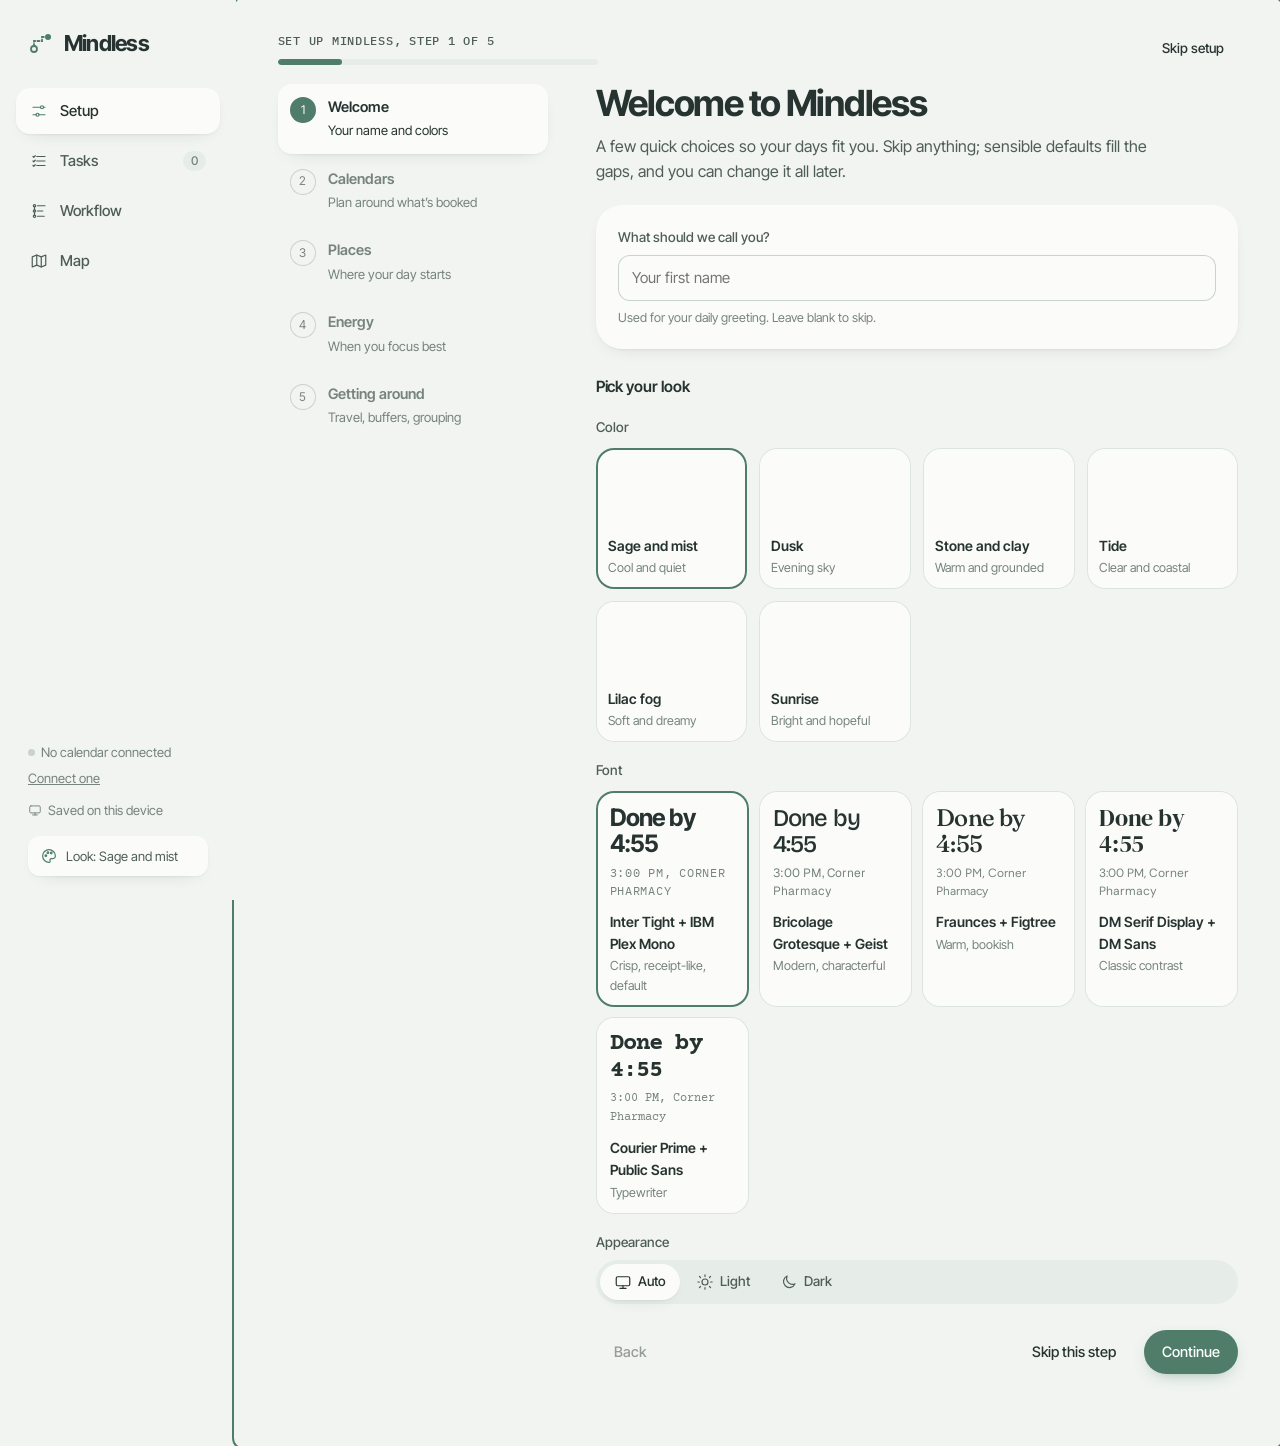
==== index.html @ 7bddb367 "Mindless: AI day planner web app Scheduling engine with order search, route map, one-tap re-plan, Go" ====
<!doctype html><html lang="en"><head><meta charset="utf-8"><meta name="viewport" content="width=device-width,initial-scale=1,viewport-fit=cover"><style>body{margin:0}[hidden]{display:none!important}</style></head><body><title>Mindless</title>
<meta name="claude:viewport-fit-sides" content="cover">
<link rel="preconnect" href="https://fonts.googleapis.com">
<link rel="preconnect" href="https://fonts.gstatic.com" crossorigin>
<link rel="stylesheet" href="https://fonts.googleapis.com/css2?family=Inter+Tight:wght@400;500;600;700&family=IBM+Plex+Mono:wght@400;500&family=Bricolage+Grotesque:opsz,wght@12..96,500;12..96,650&family=Geist:wght@400;500;600&family=Fraunces:opsz,wght@9..144,500;9..144,600&family=Figtree:wght@400;500;600&family=DM+Serif+Display&family=DM+Sans:opsz,wght@9..40,400;9..40,500;9..40,600&family=Courier+Prime:wght@400;700&family=Public+Sans:wght@400;500;600&display=swap">
<style>
/* Layout: an app shell. Desktop = left rail + content; phone = content + bottom tab bar.
   Softer pass: rounder shapes, tinted shadows instead of borders, one accent per theme.
   Theme colors are injected at runtime (six palettes x light/dark); these are the Sage defaults. */
:root{
  --bg:#F1F4F1; --surface:#FBFCFA; --sunk:#E6ECE7; --ink:#263330; --ink-2:#4F5D58; --ink-3:#76837E;
  --line:#DDE4DF; --line-2:#C9D3CC;
  --accent:#4F7D69; --accent-ink:#FFFFFF; --accent-soft:#E0EBE4; --accent-line:#A9C7B9; --accent-text:#3B6452;
  --map-bg:#E6ECE7; --map-street:#FBFCFA; --map-major:#FBFCFA;
  --warn:#9A5A1B; --warn-soft:color-mix(in srgb, #E9A35A 22%, var(--surface)); --bad:#A93A2F;
  --water:color-mix(in srgb, #6FA3BF 30%, var(--bg)); --park:color-mix(in srgb, #7DB38A 26%, var(--bg)); --map-label:var(--ink-3);
  --shadow:0 1px 2px color-mix(in srgb, var(--ink) 6%, transparent), 0 10px 30px -18px color-mix(in srgb, var(--ink) 35%, transparent);
  --shadow-soft:0 1px 2px color-mix(in srgb, var(--ink) 5%, transparent), 0 6px 20px -14px color-mix(in srgb, var(--ink) 30%, transparent);
  --display:'Inter Tight', ui-sans-serif, system-ui, -apple-system, 'Segoe UI', sans-serif;
  --body:'Inter Tight', ui-sans-serif, system-ui, -apple-system, 'Segoe UI', Roboto, sans-serif;
  --label:'IBM Plex Mono', ui-monospace, Menlo, monospace;
  --display-w:700; --display-ls:-.035em; --label-case:uppercase; --label-ls:.06em; --label-size:.88;
  --r-s:12px; --r-m:18px; --r-l:26px;
  --rail:236px; --tabbar:66px;
  --ease:cubic-bezier(.16,1,.3,1);
}
@media (prefers-color-scheme: dark){ :root:not([data-theme="light"]){
  --bg:#131816; --surface:#1A211F; --sunk:#212926; --ink:#E4EBE7; --ink-2:#AAB7B1; --ink-3:#7F8C86;
  --line:#2A3330; --line-2:#37423E;
  --accent:#8DBBA6; --accent-ink:#102019; --accent-soft:#1E3029; --accent-line:#38594B; --accent-text:#A9D1BF;
  --map-bg:#1A211F; --map-street:#2A3330; --map-major:#37423E; --warn:#E6AC6E; --bad:#EE8B7F;
  color-scheme:dark;
}}
:root[data-theme="dark"]{
  --bg:#131816; --surface:#1A211F; --sunk:#212926; --ink:#E4EBE7; --ink-2:#AAB7B1; --ink-3:#7F8C86;
  --line:#2A3330; --line-2:#37423E;
  --accent:#8DBBA6; --accent-ink:#102019; --accent-soft:#1E3029; --accent-line:#38594B; --accent-text:#A9D1BF;
  --map-bg:#1A211F; --map-street:#2A3330; --map-major:#37423E; --warn:#E6AC6E; --bad:#EE8B7F;
  color-scheme:dark;
}
:root[data-appearance="dark"]{--warn:#E6AC6E; --bad:#EE8B7F}
*{box-sizing:border-box}
html,body{height:100%}
body{background:var(--bg);color:var(--ink);font-family:var(--body);font-size:15px;line-height:1.55;-webkit-font-smoothing:antialiased;transition:background .4s var(--ease), color .4s var(--ease)}
button,input,select,textarea{font:inherit;color:inherit}
button{cursor:pointer}
a{color:inherit}
:focus-visible{outline:2px solid var(--accent);outline-offset:2px;border-radius:8px}
.tnum{font-variant-numeric:tabular-nums}
.sr{position:absolute;width:1px;height:1px;overflow:hidden;clip:rect(0 0 0 0);white-space:nowrap}
svg.i{width:18px;height:18px;flex:none;stroke:currentColor;fill:none;stroke-width:1.6;stroke-linecap:round;stroke-linejoin:round}

/* ---------- shell ---------- */
.app{display:grid;grid-template-columns:var(--rail) minmax(0,1fr);min-height:100%}
.rail{position:sticky;top:0;height:100dvh;display:flex;flex-direction:column;gap:4px;padding:24px 16px;background:var(--bg)}
.brand{display:flex;align-items:center;gap:10px;padding:2px 12px 24px;font-family:var(--display);font-weight:var(--display-w);font-size:22px;letter-spacing:var(--display-ls);color:var(--ink)}
.brand-mark{width:26px;height:26px;color:var(--accent)}
.nav-link{display:flex;align-items:center;gap:12px;padding:10px 14px;border-radius:14px;text-decoration:none;color:var(--ink-2);font-weight:500;min-height:46px;transition:background .2s, color .2s}
.nav-link:hover{background:var(--sunk);color:var(--ink)}
.nav-link[aria-current="page"]{background:var(--surface);color:var(--ink);box-shadow:var(--shadow-soft)}
.nav-link[aria-current="page"] svg.i{color:var(--accent)}
.nav-link .count{margin-left:auto;font-size:12px;color:var(--ink-3);background:var(--sunk);padding:1px 8px;border-radius:999px}
.rail-foot{margin-top:auto;padding:14px 12px 0;font-size:13px;color:var(--ink-3);display:flex;flex-direction:column;gap:6px}
.sync-dot{display:inline-block;width:7px;height:7px;border-radius:50%;background:var(--accent);margin-right:6px;vertical-align:1px}
.sync-dot.off{background:var(--line-2)}
.theme-mini{display:flex;align-items:center;gap:8px;margin-top:10px;border:0;background:var(--surface);box-shadow:var(--shadow-soft);border-radius:12px;padding:9px 12px;font-size:13px;color:var(--ink-2);text-align:left;min-height:40px}
.theme-mini:hover{color:var(--ink)}
.theme-mini svg.i{color:var(--accent)}

main{min-width:0;padding-block:30px 72px;padding-left:max(16px, env(safe-area-inset-left, 0px));padding-right:max(16px, env(safe-area-inset-right, 0px))}
.wrap{max-width:1140px;margin:0 auto;padding:0 clamp(0px, 2vw, 28px)}
.desk-only{}

@media (max-width: 820px){
  .app{grid-template-columns:minmax(0,1fr)}
  .rail{position:fixed;top:auto;bottom:0;left:0;right:0;height:auto;z-index:20;flex-direction:row;justify-content:space-around;gap:0;padding:6px max(8px, env(safe-area-inset-right, 0px)) calc(6px + env(safe-area-inset-bottom, 0px)) max(8px, env(safe-area-inset-left, 0px));background:var(--surface);box-shadow:0 -8px 24px -18px color-mix(in srgb, var(--ink) 40%, transparent)}
  .brand,.rail-foot{display:none}
  .nav-link{flex-direction:column;gap:3px;padding:6px 4px;font-size:11.5px;flex:1;justify-content:center;min-height:52px;border-radius:12px}
  .nav-link[aria-current="page"]{box-shadow:none;background:var(--accent-soft);color:var(--accent-text)}
  .nav-link .count{display:none}
  main{padding-block:14px calc(var(--tabbar) + 40px + env(safe-area-inset-bottom, 0px))}
  .mobile-top{display:flex!important}
  .desk-only{display:none!important}
}
.mobile-top{display:none;align-items:center;justify-content:space-between;margin-bottom:16px;gap:8px}
.mobile-top .brand{display:flex;padding:0;font-size:20px}

/* ---------- type ---------- */
.eyebrow{font-size:calc(14px * var(--label-size));color:var(--ink-2);font-weight:500}
.eyebrow,.nn-k,.fact .k,.tl .time,.ml-area,.inbox li.inbox-h,.nn-clock > span,.fc-lbl{font-family:var(--label);text-transform:var(--label-case);letter-spacing:var(--label-ls)}
h1,h2,h3{margin:0;text-wrap:balance}
.h-display{font-family:var(--display);font-weight:var(--display-w);letter-spacing:var(--display-ls);line-height:1.02;font-size:clamp(36px, 5.4vw, 62px)}
.h-display .soft{color:var(--ink-3)}
.h-page{font-family:var(--display);font-weight:var(--display-w);letter-spacing:var(--display-ls);font-size:clamp(27px, 3.4vw, 36px);line-height:1.1}
.h-sec{font-size:15.5px;font-weight:600;letter-spacing:-.005em}
.lede{color:var(--ink-2);max-width:62ch;margin:10px 0 0;font-size:16px;line-height:1.6}
.muted{color:var(--ink-3)}
.small{font-size:13px}

/* ---------- controls ---------- */
.btn{display:inline-flex;align-items:center;justify-content:center;gap:8px;min-height:44px;padding:0 18px;border-radius:999px;border:0;background:var(--surface);box-shadow:inset 0 0 0 1px var(--line-2);font-weight:500;font-size:14.5px;transition:transform .2s var(--ease), background .2s, box-shadow .2s;white-space:nowrap;text-decoration:none}
.btn:hover{box-shadow:inset 0 0 0 1px var(--ink-3)}
.btn:active{transform:scale(.97)}
.btn.primary,.btn.accent{background:var(--accent);color:var(--accent-ink);box-shadow:0 6px 18px -10px color-mix(in srgb, var(--accent) 80%, transparent)}
.btn.primary:hover,.btn.accent:hover{background:color-mix(in srgb, var(--accent) 88%, var(--ink))}
.btn.ghost{box-shadow:none;background:transparent}
.btn.ghost:hover{background:var(--sunk)}
.btn.sm{min-height:36px;padding:0 14px;font-size:13.5px}
.btn[disabled]{opacity:.45;cursor:not-allowed}
.icon-btn{display:inline-grid;place-items:center;width:38px;height:38px;border-radius:12px;border:0;background:transparent;color:var(--ink-3);flex:none}
.icon-btn:hover{background:var(--sunk);color:var(--ink)}
.icon-btn[aria-pressed="true"]{color:var(--accent-text);background:var(--accent-soft)}
.row{display:flex;flex-wrap:wrap;gap:10px;align-items:center}

.field{display:flex;flex-direction:column;gap:7px;min-width:0}
.field label,.field .lbl{font-size:13.5px;font-weight:500;color:var(--ink-2)}
.field .help{font-size:12.5px;color:var(--ink-3)}
.field .err{font-size:12.5px;color:var(--bad)}
.input,select.input,textarea.input{width:100%;min-height:46px;padding:11px 14px;border-radius:var(--r-s);border:0;box-shadow:inset 0 0 0 1px var(--line-2);background:var(--surface)}
textarea.input{resize:vertical;line-height:1.6;min-height:150px}
.input:focus{outline:2px solid var(--accent);outline-offset:0;box-shadow:none}
.input[aria-invalid="true"]{box-shadow:inset 0 0 0 1.5px var(--bad)}
.seg{display:inline-flex;padding:4px;border-radius:999px;background:var(--sunk);gap:2px;flex-wrap:wrap}
.seg button{border:0;background:transparent;padding:7px 14px;border-radius:999px;font-size:13.5px;font-weight:500;color:var(--ink-2);min-height:36px;display:inline-flex;align-items:center;gap:6px;transition:background .2s, color .2s}
.seg button[aria-pressed="true"],.seg button[aria-selected="true"],.seg button[aria-checked="true"]{background:var(--surface);color:var(--ink);box-shadow:var(--shadow-soft)}

.chip{display:inline-flex;align-items:center;gap:5px;padding:3px 10px;border-radius:999px;background:var(--sunk);color:var(--ink-2);font-size:12.5px;line-height:1.45;white-space:nowrap}
.chip.acc{background:var(--accent-soft);color:var(--accent-text)}
.chip.warn{background:var(--warn-soft);color:var(--warn)}
.chip button{border:0;background:transparent;padding:0;margin-left:2px;color:inherit;display:inline-grid;place-items:center;width:18px;height:18px;border-radius:50%}
.chip button:hover{background:color-mix(in srgb, currentColor 16%, transparent)}
.chip svg.i{width:13px;height:13px}

.panel{background:var(--surface);border-radius:var(--r-l);padding:22px;box-shadow:var(--shadow-soft)}
.panel + .panel{margin-top:14px}

/* ---------- theme picker ---------- */
.pick-h{font-size:13.5px;font-weight:500;color:var(--ink-2);margin:18px 0 10px}
.font-grid{display:grid;grid-template-columns:repeat(auto-fill, minmax(150px, 1fr));gap:10px}
@media (max-width: 420px){ .font-grid,.theme-grid{grid-template-columns:repeat(2, minmax(0,1fr))} .fc-aa{font-size:20px} .font-card{padding:12px 12px 10px} }
.font-card{display:flex;flex-direction:column;gap:2px;text-align:left;padding:14px 14px 12px;border-radius:var(--r-m);border:0;background:var(--surface);box-shadow:inset 0 0 0 1px var(--line);transition:transform .25s var(--ease), box-shadow .2s}
.font-card:hover{transform:translateY(-2px)}
.font-card[aria-checked="true"]{box-shadow:inset 0 0 0 2px var(--accent)}
.fc-aa{font-size:24px;line-height:1.1;color:var(--ink);margin-bottom:4px}
.fc-lbl{font-size:12px;color:var(--ink-3);margin-bottom:8px}
.font-card .tc-name,.font-card .tc-sub{padding:0}
.theme-grid{display:grid;grid-template-columns:repeat(auto-fill, minmax(148px, 1fr));gap:12px}
.theme-card{display:flex;flex-direction:column;gap:1px;text-align:left;padding:8px 8px 12px;border-radius:var(--r-m);border:0;background:var(--surface);box-shadow:inset 0 0 0 1px var(--line);transition:transform .25s var(--ease), box-shadow .2s}
.theme-card:hover{transform:translateY(-2px)}
.theme-card[aria-checked="true"]{box-shadow:inset 0 0 0 2px var(--accent)}
.tc-prev{display:block;position:relative;height:70px;border-radius:12px;background:var(--tb);margin-bottom:8px;overflow:hidden}
.tc-bar{position:absolute;left:10px;right:38px;top:12px;height:24px;border-radius:8px;background:var(--ts);display:flex;align-items:center;padding-left:7px}
.tc-chip{width:24px;height:8px;border-radius:999px;background:var(--tsoft)}
.tc-line{position:absolute;left:10px;top:45px;width:52%;height:6px;border-radius:3px;background:var(--ti);opacity:.8}
.tc-line.short{top:55px;width:32%;opacity:.35}
.tc-dot{position:absolute;right:10px;top:12px;width:22px;height:22px;border-radius:50%;background:var(--ta)}
.tc-name{font-weight:600;font-size:14px;padding:0 4px}
.tc-sub{font-size:12.5px;color:var(--ink-3);padding:0 4px}

/* ---------- setup ---------- */
.setup-top{display:flex;justify-content:space-between;align-items:center;gap:12px;max-width:1040px}
.progress{width:min(320px, 60vw);height:6px;border-radius:999px;background:var(--sunk);margin-top:8px;overflow:hidden}
.progress span{display:block;height:100%;background:var(--accent);border-radius:inherit;transition:width .5s var(--ease)}
.setup{display:grid;grid-template-columns:minmax(0,270px) minmax(0,1fr);gap:48px;align-items:start;max-width:1040px}
.setup-body{animation:rise .5s var(--ease) both}
.steps-nav{display:flex;flex-direction:column;gap:2px;position:sticky;top:28px}
.steps-nav button{display:flex;gap:12px;align-items:flex-start;text-align:left;border:0;background:transparent;padding:12px;border-radius:14px;color:var(--ink-3)}
.steps-nav button:hover{background:var(--sunk)}
.steps-nav .n{width:26px;height:26px;border-radius:50%;box-shadow:inset 0 0 0 1px var(--line-2);display:grid;place-items:center;font-size:12px;flex:none;margin-top:1px}
.steps-nav .n svg.i{width:14px;height:14px}
.steps-nav button[aria-current="step"]{color:var(--ink);background:var(--surface);box-shadow:var(--shadow-soft)}
.steps-nav button[aria-current="step"] .n{background:var(--accent);box-shadow:none;color:var(--accent-ink)}
.steps-nav button.done .n{background:var(--accent-soft);box-shadow:none;color:var(--accent-text)}
.steps-nav b{display:block;font-weight:600;font-size:14.5px}
.steps-nav span.s{font-size:13px}
.choice-grid{display:grid;grid-template-columns:repeat(auto-fit, minmax(180px, 1fr));gap:12px}
.choice{display:flex;flex-direction:column;gap:6px;text-align:left;padding:16px 18px;border-radius:var(--r-m);border:0;background:var(--surface);box-shadow:inset 0 0 0 1px var(--line);min-height:44px;transition:box-shadow .2s, transform .25s var(--ease)}
.choice:hover{transform:translateY(-1px)}
.choice[aria-pressed="true"],.choice[aria-checked="true"]{box-shadow:inset 0 0 0 2px var(--accent);background:color-mix(in srgb, var(--accent-soft) 45%, var(--surface))}
.choice svg.i{color:var(--accent)}
.choice b{font-weight:600}
.choice .muted{font-size:13px}
.cal-row{display:flex;align-items:center;gap:14px;padding:14px 0;border-top:1px solid var(--line)}
.cal-row:first-child{border-top:0;padding-top:0}
.cal-row:last-child{padding-bottom:0}
.cal-logo{width:40px;height:40px;border-radius:13px;display:grid;place-items:center;background:var(--sunk);font-weight:600;font-size:13px;flex:none}
.cal-row .grow{flex:1;min-width:0}
.form-grid{display:grid;grid-template-columns:repeat(2, minmax(0,1fr));gap:18px}
.form-grid .span{grid-column:1 / -1}
.curve{width:100%;height:46px;margin-top:4px}
.curve path{fill:none;stroke:var(--ink-3);stroke-width:1.8;stroke-linecap:round}
.choice[aria-pressed="true"] .curve path{stroke:var(--accent)}
.range-row{display:flex;align-items:center;gap:14px}
.range-row input{flex:1;accent-color:var(--accent)}
.switch{position:relative;width:46px;height:28px;border-radius:999px;border:0;background:var(--line-2);flex:none;transition:background .25s}
.switch::after{content:"";position:absolute;top:3px;left:3px;width:22px;height:22px;border-radius:50%;background:var(--surface);transition:transform .3s var(--ease);box-shadow:0 1px 3px rgba(0,0,0,.2)}
.switch[aria-checked="true"]{background:var(--accent)}
.switch[aria-checked="true"]::after{transform:translateX(18px)}
.setup-foot{display:flex;justify-content:space-between;gap:12px;margin-top:26px;flex-wrap:wrap}

@media (max-width: 820px){
  .setup{grid-template-columns:minmax(0,1fr);gap:16px}
  .steps-nav{position:static;flex-direction:row;overflow-x:auto;gap:4px;padding-bottom:4px}
  .steps-nav button{flex:none;padding:8px 12px}
  .steps-nav span.s{display:none}
  .form-grid{grid-template-columns:minmax(0,1fr)}
  .setup-foot{position:sticky;bottom:calc(var(--tabbar) + 10px + env(safe-area-inset-bottom, 0px));background:color-mix(in srgb, var(--bg) 92%, transparent);padding:10px 0;margin-top:20px}
}

/* ---------- add tasks ---------- */
.add-grid{display:grid;grid-template-columns:minmax(0,1.15fr) minmax(0,1fr);gap:28px;align-items:start;margin-top:26px}
.tabs{display:inline-flex;gap:2px;padding:4px;border-radius:999px;background:var(--sunk);margin-bottom:20px;max-width:100%;overflow-x:auto}
.tabs button{border:0;background:transparent;padding:8px 14px;display:inline-flex;align-items:center;gap:7px;color:var(--ink-2);font-weight:500;border-radius:999px;white-space:nowrap;min-height:40px;transition:background .2s, color .2s}
.tabs button[aria-selected="true"]{background:var(--surface);color:var(--ink);box-shadow:var(--shadow-soft)}
.tabs button[aria-selected="true"] svg.i{color:var(--accent)}
#addPane{animation:rise .35s var(--ease) both}
.parsed{display:flex;flex-direction:column;gap:8px;margin-top:16px}
.parsed-row{display:flex;flex-direction:column;gap:7px;padding:12px 14px;border-radius:var(--r-m);background:var(--bg)}
.parsed-row .t{font-weight:500}
.parsed-row .chips{display:flex;flex-wrap:wrap;gap:6px}
.mic{width:116px;height:116px;border-radius:50%;border:0;background:var(--accent-soft);color:var(--accent-text);display:grid;place-items:center;margin:8px auto 14px;position:relative;transition:transform .25s var(--ease), background .25s}
.mic svg.i{width:34px;height:34px}
.mic:active{transform:scale(.96)}
.mic.rec{background:var(--accent);color:var(--accent-ink)}
.mic.rec::before,.mic.rec::after{content:"";position:absolute;inset:-10px;border-radius:50%;border:2px solid var(--accent);opacity:.5;animation:ring 1.8s var(--ease) infinite}
.mic.rec::after{animation-delay:.9s}
@keyframes ring{from{transform:scale(.92);opacity:.6}to{transform:scale(1.3);opacity:0}}
.transcript{min-height:88px;padding:16px 18px;border-radius:var(--r-m);background:var(--bg);color:var(--ink-2);font-size:15.5px}
.caret{display:inline-block;width:2px;height:1.05em;background:var(--accent);vertical-align:-2px;margin-left:2px;animation:blink 1s steps(1) infinite}
@keyframes blink{50%{opacity:0}}
.import-src{padding:14px 0;border-top:1px solid var(--line)}
.import-src:first-child{border-top:0;padding-top:0}
.import-item{display:flex;align-items:center;gap:12px;padding:8px 0}
.import-item input{width:18px;height:18px;accent-color:var(--accent);flex:none}
.import-item .grow{flex:1;min-width:0}
.list-head{display:flex;align-items:baseline;justify-content:space-between;gap:10px;margin-bottom:10px}
.inbox{list-style:none;margin:0;padding:0}
.inbox li{display:flex;gap:12px;align-items:flex-start;padding:12px 0;border-top:1px solid var(--line)}
.inbox li.inbox-h{border:0;padding:16px 0 2px;font-size:12.5px;font-weight:600;color:var(--ink-3)}
.inbox li.inbox-h:first-child{padding-top:8px}
.inbox li.inbox-h + li{border-top:0}
.inbox .grow{flex:1;min-width:0}
.inbox .t{font-weight:500}
.inbox .meta{display:flex;flex-wrap:wrap;gap:6px;margin-top:6px}
.kind{width:9px;height:9px;border-radius:50%;background:var(--accent);margin-top:8px;flex:none;opacity:.7}
.kind.fixed{background:transparent;box-shadow:inset 0 0 0 2px var(--ink-3);border-radius:3px}
.build-bar{margin-top:16px;display:flex;justify-content:flex-end}
@media (max-width: 960px){ .add-grid{grid-template-columns:minmax(0,1fr)} }
@media (max-width: 820px){ .build-bar{position:sticky;z-index:5;bottom:calc(var(--tabbar) + 12px + env(safe-area-inset-bottom, 0px))} .build-bar .btn{width:100%} }

/* ---------- plan ---------- */
@keyframes rise{from{opacity:.001;transform:translateY(10px)}to{opacity:1;transform:none}}
.plan-grid{display:grid;grid-template-columns:minmax(0,1fr) 300px;gap:40px;align-items:start;margin-top:30px}
.plan-head{display:flex;flex-direction:column;gap:14px;max-width:840px}
.enter .plan-head > *{animation:rise .7s var(--ease) both}
.enter .plan-head > *:nth-child(2){animation-delay:.06s}
.enter .plan-head > *:nth-child(3){animation-delay:.14s}
.enter .plan-head > *:nth-child(4){animation-delay:.2s}
.enter .tl > li{animation:rise .5s var(--ease) both;animation-delay:calc(.25s + var(--i, 0) * 30ms)}
.banner{display:flex;gap:12px;align-items:center;flex-wrap:wrap;padding:12px 12px 12px 16px;border-radius:var(--r-m);background:var(--accent-soft);color:var(--ink);margin-top:22px;animation:rise .4s var(--ease) both}
.banner > svg.i{color:var(--accent-text)}
.banner .grow{flex:1;min-width:200px}

.nownext{display:grid;grid-template-columns:minmax(0,1.3fr) minmax(0,1fr);gap:0;border-radius:var(--r-l);background:var(--surface);box-shadow:var(--shadow);overflow:hidden;margin-bottom:28px}
.nn-now{padding:20px 22px;background:var(--accent-soft)}
.nn-next{padding:20px 22px}
.nn-k{display:flex;align-items:center;gap:8px;font-size:13px;font-weight:500;color:var(--accent-text)}
.nn-next .nn-k{color:var(--ink-3)}
.pulse{width:8px;height:8px;border-radius:50%;background:var(--accent);position:relative}
.pulse::after{content:"";position:absolute;inset:-4px;border-radius:50%;border:1.5px solid var(--accent);animation:ring 2.2s var(--ease) infinite}
.nn-t{font-family:var(--display);font-weight:var(--display-w);font-size:22px;letter-spacing:var(--display-ls);line-height:1.2;margin-top:6px}
.nn-t2{font-weight:600;font-size:16px;margin-top:6px;line-height:1.3}
.nn-s{color:var(--ink-2);font-size:14px;margin-top:4px}
.nn-clock{grid-column:1 / -1;display:flex;align-items:center;justify-content:flex-end;gap:10px;padding:10px 16px;border-top:1px solid var(--line);color:var(--ink-3)}
.nn-clock .input{width:auto;min-height:34px;padding:4px 10px}
.tl-head{display:flex;justify-content:space-between;align-items:baseline;gap:10px}
.meter{height:6px;border-radius:999px;background:var(--sunk);margin:10px 0 18px;overflow:hidden}
.meter span{display:block;height:100%;background:var(--accent);border-radius:inherit;transition:width .6s var(--ease)}

.tl{list-style:none;margin:0;padding:0;position:relative}
.tl > li{display:grid;grid-template-columns:78px 22px minmax(0,1fr);column-gap:12px;position:relative}
.tl > li::before{content:"";position:absolute;left:calc(78px + 12px + 10px);top:0;bottom:0;width:2px;margin-left:-.5px;background:var(--line);border-radius:2px}
.tl > li:first-child::before{top:20px}
.tl > li:last-child::before{bottom:calc(100% - 20px)}
.tl .time{padding-top:14px;text-align:right;font-size:calc(13.5px * var(--label-size));color:var(--ink-2);line-height:1.25}
.tl .time small{display:block;color:var(--ink-3);font-size:12px}
.tl .node{position:relative;z-index:1;width:12px;height:12px;border-radius:50%;background:var(--surface);box-shadow:0 0 0 2px var(--line-2);margin:19px auto 0;transition:background .3s, box-shadow .3s}
.tl .body{padding:8px 0 10px;min-width:0}
.tl .step{display:flex;gap:12px;align-items:flex-start;padding:14px 14px 14px 16px;border-radius:var(--r-m);background:var(--surface);box-shadow:var(--shadow-soft);transition:box-shadow .25s, opacity .3s, transform .25s var(--ease)}
.tl .step .grow{flex:1;min-width:0}
.tl .step .title{font-weight:600;font-size:15.5px;line-height:1.35;transition:color .3s}
.tl .step .where{display:flex;flex-wrap:wrap;gap:6px 10px;align-items:center;margin-top:4px;color:var(--ink-3);font-size:13px}
.tl .step .where svg.i{width:14px;height:14px}
.hint{margin:9px 0 0;font-size:13.5px;color:var(--ink-2);line-height:1.5}
.hint.more{margin-top:4px;animation:rise .3s var(--ease) both}
.why-btn{border:0;background:transparent;padding:2px 4px;margin-left:2px;color:var(--accent-text);font-size:13px;font-weight:500;border-radius:6px;text-decoration:underline;text-underline-offset:3px;text-decoration-color:color-mix(in srgb, currentColor 40%, transparent)}
.check{width:26px;height:26px;border-radius:50%;border:0;box-shadow:inset 0 0 0 1.5px var(--line-2);background:transparent;display:grid;place-items:center;flex:none;margin-top:-1px;color:transparent;transition:background .25s, box-shadow .25s, color .25s, transform .25s var(--ease)}
.check svg.i{width:15px;height:15px;stroke-width:2.2}
.check:hover{box-shadow:inset 0 0 0 1.5px var(--accent);color:var(--accent)}
.check[aria-checked="true"]{background:var(--accent);box-shadow:none;color:var(--accent-ink);animation:tick .4s var(--ease)}
.check[disabled]{cursor:default}
@keyframes tick{0%{transform:scale(.7)}60%{transform:scale(1.12)}100%{transform:scale(1)}}
.cal-ic{width:26px;height:26px;display:grid;place-items:center;color:var(--ink-3);flex:none;margin-top:-1px}
.tl li.is-fixed .node{border-radius:4px;background:var(--ink-3);box-shadow:none}
.tl li.is-fixed .step{background:var(--sunk);box-shadow:none}
.tl li.is-pinned .node{box-shadow:0 0 0 2px var(--accent)}
.tl li.is-sel .step{box-shadow:inset 0 0 0 2px var(--accent)}
.tl li.is-live .step{box-shadow:inset 0 0 0 2px var(--accent), var(--shadow)}
.tl li.is-live .node{background:var(--accent);box-shadow:0 0 0 4px var(--accent-soft)}
.tl li.is-done .step{opacity:.62;box-shadow:none;background:color-mix(in srgb, var(--surface) 60%, transparent)}
.tl li.is-done .title{text-decoration:line-through;text-decoration-color:color-mix(in srgb, var(--ink-3) 70%, transparent);color:var(--ink-2)}
.tl li.is-done .node{background:var(--accent);box-shadow:none}
.tl li.leg .time{padding-top:8px;font-size:12px;color:var(--ink-3)}
.tl li.leg .node{width:8px;height:8px;box-shadow:none;background:var(--line-2);margin-top:12px}
.tl li.leg .body{padding:6px 0;display:flex;align-items:center;gap:8px;color:var(--ink-3);font-size:13px;flex-wrap:wrap}
.tl li.leg .body svg.i{width:16px;height:16px;color:var(--ink-2)}
.tl li.leg .body b{color:var(--ink-2);font-weight:500}
.tl li.leg.brk .body{color:var(--accent-text)}
.tl li.leg.brk .body svg.i{color:var(--accent-text)}
.tl li.now-li .time{padding-top:2px;font-size:12px;color:var(--accent-text);font-weight:600}
.now-dot{position:relative;z-index:1;width:12px;height:12px;border-radius:50%;background:var(--accent);margin:4px auto 0;box-shadow:0 0 0 4px var(--accent-soft)}
.now-line{display:flex;align-items:center;gap:8px;padding:4px 0 8px}
.now-line::before{content:"";flex:1;height:2px;border-radius:2px;background:var(--accent);order:2;opacity:.6}
.now-line span{font-size:12px;font-weight:600;color:var(--accent-text)}

.aside{display:flex;flex-direction:column;gap:14px;position:sticky;top:24px}
.aside h3{font-size:14px;font-weight:600;margin-bottom:10px}
.facts-panel{display:grid;grid-template-columns:1fr 1fr;gap:16px 12px}
.fact{display:flex;flex-direction:column}
.fact .k{font-size:12.5px;color:var(--ink-3)}
.fact .v{font-weight:600;font-size:16px}
.fact .v svg.i{color:var(--accent)}
.cal-mini{display:flex;flex-direction:column;gap:8px;font-size:13.5px}
.cal-mini .r{display:flex;justify-content:space-between;gap:8px}
.miss{list-style:none;margin:0;padding:0}
.miss li{padding:10px 0;border-top:1px solid var(--line);font-size:13.5px}
.miss li:first-child{border-top:0;padding-top:0}
@media (max-width: 1060px){ .plan-grid{grid-template-columns:minmax(0,1fr)} .aside{position:static} }
@media (max-width: 600px){
  .nownext{grid-template-columns:minmax(0,1fr)}
  .nn-next{border-top:1px solid var(--line)}
  .tl > li{grid-template-columns:50px 16px minmax(0,1fr);column-gap:8px}
  .tl > li::before{left:calc(50px + 8px + 7px)}
  .tl .time{font-size:12.5px}
  .tl .step{padding:12px;gap:10px}
}

.skel{border-radius:var(--r-m);background:linear-gradient(90deg, var(--sunk) 0%, var(--surface) 45%, var(--sunk) 90%);background-size:300% 100%;animation:shimmer 1.4s linear infinite}
@keyframes shimmer{from{background-position:100% 0}to{background-position:0 0}}

/* ---------- map ---------- */
.map-grid{display:grid;grid-template-columns:minmax(0,1fr) minmax(0,360px);grid-template-rows:minmax(0,1fr);margin-top:20px;border-radius:var(--r-l);overflow:hidden;background:var(--surface);box-shadow:var(--shadow);height:min(78dvh, 760px)}
.map-list{display:flex;flex-direction:column;min-height:0;border-left:1px solid var(--line);background:var(--surface)}
.sheet-handle{display:none}
.sheet-title{display:flex;justify-content:space-between;align-items:baseline;padding:16px 18px 6px}
.sheet-body{overflow:auto;flex:1;padding:4px 0 12px;position:relative}
.map-pane{position:relative;background:var(--map-bg);min-width:0;min-height:0;overflow:hidden}
.map-pane svg.map{position:absolute;inset:0;width:100%;height:100%;display:block;cursor:grab;touch-action:none;-webkit-user-select:none;user-select:none}
.map-pane svg.map.grabbing{cursor:grabbing}
.map-pane svg.map:focus-visible{outline:2px solid var(--accent);outline-offset:-4px}
.map-zoom{position:absolute;right:12px;bottom:12px;display:flex;flex-direction:column;background:var(--surface);border-radius:14px;box-shadow:var(--shadow);overflow:hidden}
.map-zoom button{width:42px;height:42px;display:grid;place-items:center;border:0;background:transparent;color:var(--ink-2)}
.map-zoom button + button{border-top:1px solid var(--line)}
.map-zoom button:hover{background:var(--sunk);color:var(--ink)}
.map-zoom button[disabled]{opacity:.35;cursor:default}
.map-tools{position:absolute;top:12px;left:12px;right:12px;display:flex;justify-content:space-between;gap:8px;flex-wrap:wrap;pointer-events:none}
.map-tools > *{pointer-events:auto}
.map-tools .seg{background:var(--surface);box-shadow:var(--shadow);flex-wrap:nowrap}
.map-tools .seg button{white-space:nowrap;flex:none}
.map-tools .seg button[aria-pressed="true"]{background:var(--accent);color:var(--accent-ink);box-shadow:none}
.legend{position:absolute;left:12px;bottom:12px;background:var(--surface);border-radius:14px;box-shadow:var(--shadow);padding:10px 12px;font-size:12.5px;color:var(--ink-2);display:flex;flex-direction:column;gap:5px}
.legend svg{width:34px;height:8px}
.legend .r{display:flex;align-items:center;gap:8px}
.ml-item{display:flex;gap:12px;align-items:flex-start;width:calc(100% - 16px);margin:0 8px;text-align:left;border:0;background:transparent;padding:10px 12px;border-radius:14px;transition:background .2s}
.ml-item:hover{background:var(--sunk)}
.ml-item[aria-pressed="true"]{background:var(--accent-soft)}
.ml-item.is-done .t{text-decoration:line-through;color:var(--ink-3)}
.ml-item .badge{width:28px;height:28px;border-radius:50%;display:grid;place-items:center;font-size:12.5px;font-weight:600;background:var(--ink);color:var(--bg);flex:none}
.ml-item .badge.fixed{border-radius:9px}
.ml-item .badge.done{background:var(--accent);color:var(--accent-ink)}
.ml-item .badge.done svg.i{width:14px;height:14px;stroke-width:2.2}
.ml-item .badge.none{background:transparent;box-shadow:inset 0 0 0 1.5px var(--line-2);color:var(--ink-3)}
.ml-item .badge.none svg.i{width:14px;height:14px}
.ml-item .grow{flex:1;min-width:0}
.ml-item .t{font-weight:500;line-height:1.3}
.ml-item .s{font-size:12.5px;color:var(--ink-3)}
.ml-leg{display:flex;align-items:center;gap:8px;padding:2px 16px 2px 60px;font-size:12px;color:var(--ink-3)}
.ml-leg svg.i{width:14px;height:14px}
.ml-area{padding:14px 20px 4px;font-size:12.5px;font-weight:600;color:var(--ink-2)}

svg.map .street{stroke:var(--map-street);stroke-width:.8}
svg.map .major{stroke:var(--map-major);stroke-width:1.8}
svg.map .water{fill:var(--water)}
svg.map .park{fill:var(--park)}
svg.map .lbl{fill:var(--map-label);font-size:calc(var(--u, .15) * 11px);font-family:var(--body)}
svg.map .lbl.area{font-size:calc(var(--u, .15) * 12.5px);font-weight:600;fill:var(--ink-3);letter-spacing:calc(var(--u, .15) * 1px)}
svg.map .cluster,svg.map .cluster-lbl,svg.map .lbl,svg.map .leg-path,svg.map .street,svg.map .major,svg.map .water,svg.map .park{pointer-events:none}
svg.map .leg-path{fill:none;stroke:var(--accent);stroke-width:calc(var(--u, .15) * 3.4px);stroke-linecap:round;stroke-linejoin:round;transition:opacity .25s, stroke-width .25s, stroke .25s}
svg.map .leg-path.walk{stroke-dasharray:calc(var(--u, .15) * .5px) calc(var(--u, .15) * 7px);stroke-width:calc(var(--u, .15) * 4.4px)}
svg.map .leg-path.transit{stroke-dasharray:calc(var(--u, .15) * 13px) calc(var(--u, .15) * 6px)}
svg.map .leg-path.drive{stroke-width:calc(var(--u, .15) * 4.6px)}
svg.map .leg-path.bike{stroke-dasharray:calc(var(--u, .15) * 18px) calc(var(--u, .15) * 4px) calc(var(--u, .15) * 3px) calc(var(--u, .15) * 4px)}
svg.map.has-sel .leg-path{opacity:.25}
svg.map .leg-path.hot{opacity:1;stroke:var(--ink);stroke-width:calc(var(--u, .15) * 5px)}
@keyframes drawleg{to{stroke-dashoffset:0}}
@keyframes popin{from{opacity:.001}to{opacity:1}}
svg.map .stop{cursor:pointer;outline:none}
svg.map .stop:focus,svg.map .stop:focus-visible{outline:none}
svg.map .stop circle,svg.map .stop rect{fill:var(--ink);stroke:var(--map-bg);stroke-width:.7}
svg.map .stop text{fill:var(--bg);font-size:2.4px;font-weight:600;text-anchor:middle;dominant-baseline:central;font-family:var(--body);pointer-events:none}
svg.map .stop .nm{fill:var(--ink);font-size:2.1px;font-weight:500;text-anchor:start;paint-order:stroke;stroke:var(--map-bg);stroke-width:.9px}
svg.map .stop .shape{transform-box:fill-box;transform-origin:center;transition:transform .3s var(--ease), fill .2s}
svg.map .stop.hot .shape{fill:var(--accent);transform:scale(1.25)}
svg.map .stop.hot text:not(.nm){fill:var(--accent-ink)}
svg.map .stop:focus-visible .shape{stroke:var(--accent);stroke-width:.9}
svg.map .home .shape{fill:var(--surface);stroke:var(--ink);stroke-width:.6}
svg.map .home text{fill:var(--ink)}
svg.map .cluster{fill:var(--accent);fill-opacity:.08;stroke:var(--accent);stroke-width:calc(var(--u, .15) * 1.4px);stroke-dasharray:calc(var(--u, .15) * 6px) calc(var(--u, .15) * 5px)}
svg.map .cluster-lbl{fill:var(--accent-text);font-size:calc(var(--u, .15) * 12px);font-weight:600;font-family:var(--body)}
@media (min-width: 821px) and (max-width: 1180px){
  .map-grid{grid-template-columns:minmax(0,1fr);grid-template-rows:auto auto;height:auto}
  .map-pane{height:min(64dvh, 600px);min-height:420px}
  .map-list{border-left:0;border-top:1px solid var(--line)}
  .sheet-body{overflow:visible}
}
@media (max-width: 820px){
  .map-head .lede{display:none}
  .map-grid{display:block;position:relative;height:calc(100dvh - 210px - env(safe-area-inset-bottom, 0px) - env(safe-area-inset-top, 0px));min-height:480px;margin-top:12px}
  .map-pane{position:absolute;inset:0}
  .map-zoom{transition:bottom .45s var(--ease)}
  .map-tools .lbl-opt{display:none}
  .map-list{position:absolute;left:0;right:0;bottom:0;height:var(--sheet, 34%);border-left:0;border-radius:24px 24px 0 0;box-shadow:0 -10px 30px -16px color-mix(in srgb, var(--ink) 45%, transparent);transition:height .45s var(--ease);z-index:4}
  .map-list.dragging{transition:none}
  .sheet-handle{display:flex;justify-content:center;align-items:center;width:100%;height:28px;border:0;background:transparent;touch-action:none;cursor:grab;flex:none}
  .sheet-handle span{width:40px;height:5px;border-radius:5px;background:var(--line-2)}
  .sheet-title{padding:0 18px 6px}
  .legend{display:none}
}

/* ---------- modal & toast ---------- */
.scrim{position:fixed;inset:0;background:color-mix(in srgb, var(--ink) 38%, transparent);z-index:40;display:grid;place-items:center;padding:16px;animation:fade .2s ease-out}
@keyframes fade{from{opacity:0}}
.dialog{width:min(600px, 100%);max-height:calc(100dvh - 32px);overflow:auto;background:var(--surface);border-radius:28px;padding:24px;box-shadow:0 30px 80px -30px rgba(0,0,0,.5);animation:pop .35s var(--ease)}
@keyframes pop{from{opacity:0;transform:translateY(14px) scale(.98)}}
.dialog header{display:flex;justify-content:space-between;align-items:flex-start;gap:12px;margin-bottom:6px}
.opt-list{display:flex;flex-direction:column;gap:8px;margin-top:16px}
.opt{border-radius:var(--r-m);padding:13px 15px;box-shadow:inset 0 0 0 1px var(--line);transition:box-shadow .2s, background .2s}
.opt[data-on="true"]{box-shadow:inset 0 0 0 2px var(--accent);background:color-mix(in srgb, var(--accent-soft) 40%, var(--surface))}
.opt > label{display:flex;gap:10px;align-items:center;font-weight:500;cursor:pointer}
.opt > label input{width:18px;height:18px;accent-color:var(--accent)}
.opt .more{margin:10px 0 2px 28px;display:flex;flex-wrap:wrap;gap:8px;align-items:center}
.opt .more .input{width:auto;min-height:40px;padding:6px 12px}
.diff{list-style:none;margin:14px 0 0;padding:0}
.diff li{display:flex;gap:10px;justify-content:space-between;align-items:center;padding:10px 0;border-top:1px solid var(--line);font-size:14px}
.diff li:first-child{border-top:0}
.toast{position:fixed;left:50%;bottom:24px;transform:translate(-50%, 20px);opacity:0;z-index:50;background:var(--ink);color:var(--bg);padding:12px 18px;border-radius:16px;font-size:14px;transition:opacity .25s, transform .4s var(--ease);pointer-events:none;max-width:calc(100vw - 32px);box-shadow:var(--shadow)}
.toast.show{opacity:1;transform:translate(-50%, 0)}
@media (max-width: 820px){ .toast{bottom:calc(var(--tabbar) + 18px + env(safe-area-inset-bottom, 0px))} }

@media (prefers-reduced-motion: reduce){ *,*::before,*::after{animation-duration:.01ms!important;animation-delay:0s!important;animation-iteration-count:1!important;transition-duration:.01ms!important} }

/* ---- web app additions ---- */
.chip-sel { appearance: none; -webkit-appearance: none; border: 0; background: transparent; font: inherit; color: inherit; padding: 0 2px; max-width: 170px; text-overflow: ellipsis; cursor: pointer; border-radius: 4px; }
.chip-sel:focus-visible { outline: 2px solid var(--accent-line, var(--line-strong)); outline-offset: 1px; }
.places-edit { display: flex; flex-direction: column; gap: 10px; }
.pl-row { display: grid; grid-template-columns: minmax(0, 1fr) minmax(0, 1fr) auto; gap: 8px; align-items: center; }
.pl-row .input[type="time"] { width: 136px; }
@media (max-width: 720px) { .pl-row { grid-template-columns: 1fr; padding-bottom: 10px; border-bottom: 1px solid var(--line); } .pl-row:last-child { border-bottom: 0; padding-bottom: 0; } }
.day-seg { display: inline-flex; width: auto; }
.day-seg button { padding: 6px 12px; font-size: 13px; }
.store-line { display: flex; align-items: center; gap: 6px; margin-top: 6px; }
.store-line .i { width: 14px; height: 14px; }
.store-line.cloud { color: var(--accent-text, inherit); }
.hist { list-style: none; margin: 0; padding: 0; font-size: 13px; }
.hist li { display: flex; justify-content: space-between; gap: 10px; padding: 7px 0; border-top: 1px solid var(--line); }
.hist li:first-child { border-top: 0; }
.mic:disabled { opacity: .45; cursor: not-allowed; }
</style>

<div class="app">
  <nav class="rail" aria-label="Main">
    <div class="brand"><svg class="brand-mark" viewBox="0 0 26 26" aria-hidden="true"><circle cx="6" cy="19" r="3" fill="none" stroke="currentColor" stroke-width="1.8"/><circle cx="20" cy="7" r="3" fill="currentColor"/><path d="M6 16 V11 H14 V7 H17" fill="none" stroke="currentColor" stroke-width="1.8" stroke-dasharray="2 2.2" stroke-linecap="round"/></svg>Mindless</div>
    <a class="nav-link" href="#setup" data-view="setup"></a>
    <a class="nav-link" href="#add" data-view="add"></a>
    <a class="nav-link" href="#plan" data-view="plan"></a>
    <a class="nav-link" href="#map" data-view="map"></a>
    <div class="rail-foot" id="railFoot"></div>
  </nav>
  <main id="view" tabindex="-1"></main>
</div>
<div id="modalRoot"></div>
<div class="toast" id="toast" role="status" aria-live="polite"></div>

<script>
// ===== Mindless planning engine (pure functions, no DOM) =====
const PLACES = {
  home:    { name: 'Home', addr: '41 Hazel Ct', x: 16, y: 76, area: 'Elm Street', open: 0, close: 1440 },
  work:    { name: 'Linden Cowork', addr: '214 Linden Ave', x: 56, y: 28, area: 'Downtown', open: 420, close: 1320 },
  pharmacy:{ name: 'Corner Pharmacy', addr: '9 State St', x: 64, y: 38, area: 'Downtown', open: 540, close: 1080 },
  post:    { name: 'Post Office', addr: '213 N Tioga St', x: 61, y: 20, area: 'Downtown', open: 540, close: 1020 },
  cafe:    { name: 'Café Alder', addr: '118 Green St', x: 48, y: 42, area: 'Downtown', open: 420, close: 1140 },
  library: { name: 'Fall Creek Library', addr: '101 E Green St', x: 42, y: 30, area: 'Downtown', open: 600, close: 1200 },
  market:  { name: 'Greenway Market', addr: '702 Elm St', x: 30, y: 64, area: 'Elm Street', open: 480, close: 1260 },
  cleaner: { name: 'Bright Press Cleaners', addr: '640 Elm St', x: 25, y: 57, area: 'Elm Street', open: 420, close: 1140 },
  paper:   { name: 'Paperleaf Stationers', addr: '27 Aurora St', x: 53, y: 35, area: 'Downtown', open: 600, close: 1080 },
  friend:  { name: "Marisol's place", addr: '12 Hazel Ct', x: 20, y: 70, area: 'Elm Street', open: 0, close: 1440 },
  gym:     { name: 'Northside Gym', addr: '1290 Lake Rd', x: 84, y: 14, area: 'Northside', open: 330, close: 1320 },
  dentist: { name: 'Riverside Dental', addr: '55 Inlet Way', x: 76, y: 60, area: 'Riverside', open: 480, close: 1020 },
};

const MODES = {
  walk:    { label: 'Walk',    perUnit: 0.42, fixed: 0 },
  bike:    { label: 'Bike',    perUnit: 0.15, fixed: 2 },
  transit: { label: 'Transit', perUnit: 0.12, fixed: 7 },
  drive:   { label: 'Drive',   perUnit: 0.08, fixed: 5 },
};

const PEAKS = { morning: [480, 720], afternoon: [780, 990], evening: [1020, 1200] };

function dist(a, b) { const A = PLACES[a], B = PLACES[b]; return Math.abs(A.x - B.x) + Math.abs(A.y - B.y); }
function miles(a, b) { return dist(a, b) * 0.025; }
function travel(a, b, mode) {
  if (!a || !b || a === b) return 0;
  const m = MODES[mode];
  return Math.max(2, Math.round(m.fixed + dist(a, b) * m.perUnit));
}

function fmt(min) {
  min = Math.round(min);
  let h = Math.floor(min / 60), m = min % 60;
  const ap = h >= 12 ? 'PM' : 'AM';
  h = h % 12 || 12;
  return `${h}:${String(m).padStart(2, '0')} ${ap}`;
}
function fmtShort(min) { return fmt(min).replace(':00', ''); }
function dur(min) {
  min = Math.round(min);
  if (min < 60) return `${min} min`;
  const h = Math.floor(min / 60), m = min % 60;
  return m ? `${h} h ${m} min` : `${h} h`;
}

function inPeak(t, peak) { const p = PEAKS[peak]; return t >= p[0] && t < p[1]; }

/**
 * Schedule one day.
 * opts: { tasks, fixed, settings, startTime, startPlace, order: 'smart'|'input' }
 * Returns { steps, unscheduled, stats }
 */
function schedule(opts) {
  const { tasks, fixed, settings } = opts;
  const mode = settings.mode, buffer = settings.buffer;
  const order = opts.order || 'smart';
  let t = opts.startTime, loc = opts.startPlace;
  const steps = [];
  const remaining = tasks.filter(x => !x.done);
  const fixedQ = fixed.filter(f => f.end > t).sort((a, b) => a.start - b.start);
  let focusRun = 0, needBreak = false, lastTaskPlace = null, lastArea = null;

  const pushTravel = (to, why) => {
    const tr = travel(loc, to, mode);
    if (tr > 0) {
      steps.push({ type: 'travel', from: loc, to, start: t, end: t + tr + buffer, minutes: tr, buffer, mode, miles: miles(loc, to), why });
      t += tr + buffer;
      if (tr >= 8) { focusRun = 0; needBreak = false; }
    }
    loc = to;
  };

  for (let guard = 0; guard < 80; guard++) {
    const F = fixedQ[0];
    const cands = [];
    remaining.forEach((task, idx) => {
      const p = task.place || loc;
      const P = PLACES[p];
      let bt = t;
      const breakFirst = needBreak && travel(loc, p, mode) < 8;
      if (breakFirst) bt += settings.breakLen;
      const tr = travel(loc, p, mode);
      const arrive = bt + tr + (tr ? buffer : 0);
      const winStart = task.window ? task.window[0] : 0;
      const begin = Math.max(arrive, P.open, winStart);
      const wait = begin - arrive;
      const finish = begin + task.dur;
      if (finish > P.close) return;
      if (task.window && finish > task.window[1]) return;
      if (finish > settings.dayEnd) return;
      if (F) {
        const trF = travel(p, F.place, mode);
        if (finish + trF + (trF ? buffer : 0) > F.start) return;
      }
      if (wait > 45) return; // don't idle long when something else could happen
      let score;
      if (order === 'input') score = tasks.indexOf(task);
      else if (Array.isArray(order)) score = order.indexOf(task.id);
      else {
        score = tr * 1.0 + wait * 1.3;
        if (task.deadline != null) {
          const slack = task.deadline - finish;
          score -= slack < 0 ? -200 : Math.max(0, 150 - slack) * 0.35;
        }
        if (P.close < 1440) score -= Math.max(0, 210 - (P.close - finish)) * 0.22;
        if (task.window) score -= Math.max(0, 180 - (task.window[1] - finish)) * 0.15;
        const peak = inPeak(begin, settings.peak);
        if (task.energy === 'high') score += peak ? -28 : 22;
        if (task.energy === 'low') score += peak ? 10 : -4;
        score -= (task.priority - 1) * 5;
        // prefer finishing an area before leaving it
        if (task.place && lastArea && PLACES[task.place].area === lastArea) score -= 6;
      }
      cands.push({ task, idx, p, tr, begin, wait, finish, breakFirst, score });
    });

    if (!cands.length) {
      if (F) {
        if (needBreak && travel(loc, F.place, mode) < 8 && t + settings.breakLen + travel(loc, F.place, mode) + buffer <= F.start) {
          steps.push({ type: 'break', start: t, end: t + settings.breakLen });
          t += settings.breakLen; needBreak = false; focusRun = 0;
        }
        const trF = travel(loc, F.place, mode);
        const leave = Math.max(t, F.start - trF - (trF ? buffer : 0));
        if (leave > t) { steps.push({ type: 'free', start: t, end: leave }); t = leave; }
        pushTravel(F.place, `Gets you to ${F.title.toLowerCase()} on time`);
        steps.push({ type: 'fixed', event: F, place: F.place, start: F.start, end: F.end });
        t = Math.max(t, F.end);
        lastArea = PLACES[F.place].area;
        lastTaskPlace = F.place;
        fixedQ.shift();
        focusRun = 0;
        continue;
      }
      break;
    }

    cands.sort((a, b) => a.score - b.score);
    const c = cands[0];
    if (c.breakFirst) {
      steps.push({ type: 'break', start: t, end: t + settings.breakLen });
      t += settings.breakLen; needBreak = false; focusRun = 0;
    }
    const prevLoc = loc, prevArea = lastArea;
    if (c.task.place && c.task.place !== loc) pushTravel(c.task.place);
    if (c.begin > t) { steps.push({ type: 'free', start: t, end: c.begin }); t = c.begin; }

    // reasons
    const P = PLACES[c.p];
    const reasons = [];
    const peak = inPeak(c.begin, settings.peak);
    if (c.task.energy === 'high' && peak) reasons.push(`Deep work in your ${settings.peak} focus peak.`);
    if (c.task.deadline != null) {
      const slack = c.task.deadline - c.finish;
      reasons.push(slack >= 0 ? `Due ${fmtShort(c.task.deadline)}; done with ${dur(slack)} to spare.` : `Due ${fmtShort(c.task.deadline)}; this is the earliest open slot.`);
    }
    if (c.task.place && P.close < 1440 && P.close - c.finish < 240) reasons.push(`${P.name} closes at ${fmtShort(P.close)}.`);
    if (c.task.window && !reasons.length) reasons.push(`Fits your ${fmtShort(c.task.window[0])} to ${fmtShort(c.task.window[1])} window.`);
    if (c.task.place && c.task.place === prevLoc) reasons.push('Same place as your last stop, no travel.');
    else if (c.task.place && c.tr && c.tr <= 8 && lastTaskPlace) reasons.push(`${c.tr} min from ${PLACES[prevLoc].name}.`);
    if (c.task.place && prevArea && P.area === prevArea && c.task.place !== prevLoc) reasons.push(`Grouped with your other ${P.area} stops.`);
    if (!c.task.place) {
      if (F && F.start - c.finish < 40) reasons.push(`No location needed; fills the gap before ${F.title.toLowerCase()}.`);
      else reasons.push(`No location needed; done at ${PLACES[c.p].name}.`);
    }
    if (c.task.energy === 'low' && !peak && reasons.length < 2) reasons.push('Light task, kept out of your focus peak.');
    if (c.task.energy === 'med' && reasons.length < 2) reasons.push(peak ? 'Moderate effort while your energy is up.' : 'Moderate effort, after your deep work is done.');
    if (c.task.place && prevArea && P.area !== prevArea && reasons.length < 2) reasons.push(`Starts your ${P.area} stops.`);
    if (c.task.place && !prevArea && reasons.length < 2) reasons.push('First errand, on your way out.');
    if (!reasons.length) reasons.push('Shortest detour from where you are.');

    steps.push({ type: 'task', task: c.task, place: c.p, start: c.begin, end: c.finish, reasons: reasons.slice(0, 2) });
    t = c.finish;
    if (c.task.place) { lastTaskPlace = c.task.place; lastArea = P.area; }
    remaining.splice(remaining.indexOf(c.task), 1);
    focusRun += c.task.dur;
    if (focusRun >= settings.breakEvery) needBreak = true;
  }

  // remaining fixed events
  while (fixedQ.length) {
    const F = fixedQ.shift();
    const trF = travel(loc, F.place, mode);
    const leave = Math.max(t, F.start - trF - (trF ? buffer : 0));
    if (leave > t) { steps.push({ type: 'free', start: t, end: leave }); t = leave; }
    pushTravel(F.place, `Gets you to ${F.title.toLowerCase()} on time`);
    steps.push({ type: 'fixed', event: F, place: F.place, start: F.start, end: F.end });
    t = Math.max(t, F.end);
  }
  if (loc !== settings.home) pushTravel(settings.home, 'Back home');
  const finishAt = t;

  const travelMin = steps.filter(s => s.type === 'travel').reduce((a, s) => a + s.minutes, 0);
  const waitMin = steps.filter(s => s.type === 'free').reduce((a, s) => a + (s.end - s.start), 0);
  const unscheduled = remaining.map(task => {
    const P = PLACES[task.place || settings.home];
    let why = 'No open slot long enough today.';
    if (task.place && P.close < 1440) why = `${P.name} closes at ${fmtShort(P.close)} and the day is full before then.`;
    if (task.deadline != null) why = `Couldn't fit before its ${fmtShort(task.deadline)} deadline.`;
    return { task, why };
  });
  return { steps, unscheduled, stats: { finishAt, travelMin, waitMin, stops: new Set(steps.filter(s => s.type === 'task' && s.task.place).map(s => s.place)).size } };
}

// Objective: lower is better.
function cost(r, settings) {
  let c = r.stats.finishAt + r.stats.travelMin * 0.9 + r.stats.waitMin * 0.35 + r.unscheduled.length * 600;
  r.steps.forEach(s => {
    if (s.type !== 'task') return;
    const pk = inPeak(s.start, settings.peak);
    if (s.task.energy === 'high' && !pk) c += 45;
    if (s.task.energy === 'low' && pk) c += 8;
    if (s.task.deadline != null && s.end > s.task.deadline) c += (s.end - s.task.deadline) * 4 + 120;
    c -= (s.task.priority - 1) * 0; // priority only matters when something must drop
  });
  r.unscheduled.forEach(u => { c += (u.task.priority) * 150; });
  return c;
}

// Seeded RNG so the same inputs always give the same plan.
function rng(seed) { return () => { seed = (seed * 1664525 + 1013904223) % 4294967296; return seed / 4294967296; }; }

/** Search task orderings; returns the best schedule plus the input-order baseline. */
function optimize(opts) {
  const active = opts.tasks.filter(t => !t.done);
  const ids = active.map(t => t.id);
  const run = order => schedule({ ...opts, order });
  const evalOrder = order => { const r = run(order); return { r, c: cost(r, opts.settings), order }; };

  const baseline = run('input');
  const greedy = run('smart');
  const greedyOrder = greedy.steps.filter(s => s.type === 'task').map(s => s.task.id);
  ids.forEach(id => { if (!greedyOrder.includes(id)) greedyOrder.push(id); });

  let best = evalOrder(greedyOrder);
  const inp = evalOrder(ids.slice());
  if (inp.c < best.c) best = inp;

  const rand = rng(ids.length * 7919 + Math.round(opts.startTime) + opts.settings.mode.length * 31);
  const localSearch = start => {
    let cur = start, improved = true;
    while (improved) {
      improved = false;
      for (let i = 0; i < ids.length && !improved; i++) {
        for (let j = 0; j < ids.length && !improved; j++) {
          if (i === j) continue;
          const o = cur.order.slice();
          const [x] = o.splice(i, 1); o.splice(j, 0, x);
          const e = evalOrder(o);
          if (e.c < cur.c - 0.01) { cur = e; improved = true; }
        }
      }
    }
    return cur;
  };
  best = localSearch(best);
  for (let k = 0; k < 24; k++) {
    const o = ids.slice();
    for (let i = o.length - 1; i > 0; i--) { const j = Math.floor(rand() * (i + 1)); [o[i], o[j]] = [o[j], o[i]]; }
    const e = localSearch(evalOrder(o));
    if (e.c < best.c) best = e;
  }
  return { ...best.r, baseline, cost: best.c };
}



</script>
<script>
// ===== Mindless web app UI =====
const $ = (s, r = document) => r.querySelector(s);
const $$ = (s, r = document) => Array.from(r.querySelectorAll(s));
const esc = s => String(s).replace(/[&<>"']/g, c => ({ '&': '&amp;', '<': '&lt;', '>': '&gt;', '"': '&quot;', "'": '&#39;' }[c]));
const hm = s => { const [a, b] = s.split(':').map(Number); return a * 60 + (b || 0); };
const toHM = m => `${String(Math.floor(m / 60)).padStart(2, '0')}:${String(m % 60).padStart(2, '0')}`;
let uid = 0; const nid = p => `${p}${Date.now().toString(36)}${(uid++).toString(36)}${Math.random().toString(36).slice(2, 5)}`;

// ---------- icons (stroke, 24 grid) ----------
const IC = {
  setup: '<path d="M4 7h10M18 7h2M4 17h4M12 17h8"/><circle cx="16" cy="7" r="2"/><circle cx="10" cy="17" r="2"/>',
  tasks: '<path d="M9 6h11M9 12h11M9 18h11"/><path d="M4 6l1 1 2-2M4 12l1 1 2-2M4 18l1 1 2-2"/>',
  plan: '<circle cx="6" cy="5" r="1.6"/><circle cx="6" cy="12" r="1.6"/><circle cx="6" cy="19" r="1.6"/><path d="M6 6.6v3.8M6 13.6v3.8M10 5h10M10 12h7M10 19h9"/>',
  map: '<path d="M9 4 3 6.5v13.5l6-2.5 6 2.5 6-2.5V4l-6 2.5z"/><path d="M9 4v13.5M15 6.5V20"/>',
  pin: '<path d="M12 21s-6.5-5.6-6.5-11a6.5 6.5 0 0 1 13 0c0 5.4-6.5 11-6.5 11z"/><circle cx="12" cy="10" r="2.3"/>',
  clock: '<circle cx="12" cy="12" r="8.5"/><path d="M12 7.5V12l3 2"/>',
  lock: '<rect x="5" y="10.5" width="14" height="10" rx="2"/><path d="M8 10.5V8a4 4 0 0 1 8 0v2.5"/>',
  unlock: '<rect x="5" y="10.5" width="14" height="10" rx="2"/><path d="M8 10.5V8a4 4 0 0 1 7.6-1.7"/>',
  walk: '<circle cx="13" cy="4.5" r="1.8"/><path d="m10 21 2-6 3 3v3M8.5 12.5l2-4.5 4 1.5 2 3.5M12 15l-1-6.5"/>',
  bike: '<circle cx="6" cy="16" r="3.5"/><circle cx="18" cy="16" r="3.5"/><path d="M6 16l4-8h5l3 8M10 8 13 16h-3M14 5h2"/>',
  transit: '<rect x="5" y="3.5" width="14" height="14" rx="3"/><path d="M5 11h14M8.5 14.5h.01M15.5 14.5h.01M8 21l1.5-3.5M16 21l-1.5-3.5"/>',
  drive: '<path d="M4 16v-3.5L6 7.5h12l2 5V16"/><path d="M3 16h18v3H3z"/><circle cx="7.5" cy="16" r=".5"/><path d="M4 12.5h16"/>',
  refresh: '<path d="M20 11a8 8 0 0 0-14.5-4.5L4 8"/><path d="M4 4v4h4"/><path d="M4 13a8 8 0 0 0 14.5 4.5L20 16"/><path d="M20 20v-4h-4"/>',
  calendar: '<rect x="3.5" y="5" width="17" height="15.5" rx="2.5"/><path d="M3.5 9.5h17M8 3v4M16 3v4"/>',
  mic: '<rect x="9" y="3" width="6" height="11" rx="3"/><path d="M5.5 11a6.5 6.5 0 0 0 13 0M12 17.5V21"/>',
  text: '<path d="M4 6h16M4 11h16M4 16h10"/>',
  form: '<rect x="4" y="4" width="16" height="16" rx="2.5"/><path d="M8 9h8M8 13h8M8 17h4"/>',
  import: '<path d="M12 4v11M7.5 10.5 12 15l4.5-4.5"/><path d="M4 16v3a1 1 0 0 0 1 1h14a1 1 0 0 0 1-1v-3"/>',
  x: '<path d="M6 6l12 12M18 6 6 18"/>',
  check: '<path d="m5 12.5 4.5 4.5L19 7.5"/>',
  plus: '<path d="M12 5v14M5 12h14"/>',
  pause: '<path d="M8 12h.01M12 12h.01M16 12h.01"/>',
  undo: '<path d="M9 14 4 9l5-5"/><path d="M4 9h10a6 6 0 0 1 0 12h-3"/>',
  layers: '<path d="m12 3 9 5-9 5-9-5z"/><path d="m3 13 9 5 9-5"/>',
  focus: '<circle cx="12" cy="12" r="8.5"/><circle cx="12" cy="12" r="4"/><circle cx="12" cy="12" r=".8"/>',
  bolt: '<path d="M13 3 5 13.5h6L10 21l8-10.5h-6z"/>',
  minus: '<path d="M5 12h14"/>',
  fit: '<path d="M4 9V4h5M20 9V4h-5M4 15v5h5M20 15v5h-5"/><circle cx="12" cy="12" r="2.5"/>',
  palette: '<path d="M12 3.5a8.5 8.5 0 1 0 0 17c1.4 0 2-1 1.4-2.1-.7-1.3.2-2.9 1.7-2.9H17a3.5 3.5 0 0 0 3.5-3.5c0-4.7-3.8-8.5-8.5-8.5z"/><circle cx="7.8" cy="11.5" r="1.1"/><circle cx="10.5" cy="7.6" r="1.1"/><circle cx="15" cy="8" r="1.1"/>',
  device: '<rect x="3" y="5" width="18" height="12" rx="2"/><path d="M8 20.5h8M12 17v3.5"/>',
  sun: '<circle cx="12" cy="12" r="4"/><path d="M12 2.5v2M12 19.5v2M4.6 4.6 6 6M18 18l1.4 1.4M2.5 12h2M19.5 12h2M4.6 19.4 6 18M18 6l1.4-1.4"/>',
  moon: '<path d="M20 14.5A8 8 0 0 1 9.5 4a8 8 0 1 0 10.5 10.5z"/>',
  leaf: '<path d="M5 19c0-8 6-14 15-14 0 9-6 15-14 15"/><path d="M5 19 13 11"/>',
};
const icon = (n, cls = '') => `<svg class="i ${cls}" viewBox="0 0 24 24" aria-hidden="true">${IC[n] || ''}</svg>`;

// ---------- state ----------
const SAMPLE_TASKS = () => [
  { id: 't1', title: 'Finish Q4 budget report draft', dur: 120, place: null, energy: 'high', deadline: hm('17:00'), priority: 3, source: 'Brain dump' },
  { id: 't2', title: 'Pick up prescription', dur: 15, place: 'pharmacy', energy: 'low', priority: 2, source: 'Brain dump' },
  { id: 't3', title: 'Mail return package', dur: 10, place: 'post', energy: 'low', priority: 2, source: 'Voice' },
  { id: 't4', title: 'Grocery run for the week', dur: 40, place: 'market', energy: 'low', priority: 1, source: 'Todoist' },
  { id: 't5', title: 'Drop off dry cleaning', dur: 10, place: 'cleaner', energy: 'low', priority: 1, source: 'Form' },
  { id: 't6', title: 'Strength workout', dur: 60, place: 'gym', energy: 'med', priority: 2, source: 'Form' },
  { id: 't7', title: 'Clear inbox backlog', dur: 45, place: null, energy: 'low', priority: 1, source: 'Brain dump' },
  { id: 't8', title: 'Call landlord about lease renewal', dur: 15, place: null, energy: 'low', priority: 2, window: [600, 960], source: 'Brain dump' },
];
const SAMPLE_FIXED = () => [
  { id: 'f1', title: 'Team standup', start: hm('11:00'), end: hm('11:20'), place: 'work', source: 'Google Calendar' },
  { id: 'f2', title: 'Lunch with Odessa', start: hm('13:00'), end: hm('14:00'), place: 'cafe', source: 'Google Calendar' },
];
const DEFAULT_SETTINGS = () => ({
  mode: 'transit', modes: ['walk', 'transit', 'bike'], buffer: 5, breakLen: 10, breakEvery: 90, peak: 'morning',
  dayStart: hm('08:00'), dayEnd: hm('21:00'), home: 'home', homeAddr: '', workAddr: '', startAt: 'home',
  cluster: true, calendars: { google: false, apple: false, outlook: false }, syncMode: 'two-way', theme: 'sage', appearance: 'system', name: '', font: 'inter',
});

// ---------- dates and the real clock ----------
const pad2 = n => String(n).padStart(2, '0');
const dayKey = d => `${d.getFullYear()}-${pad2(d.getMonth() + 1)}-${pad2(d.getDate())}`;
const todayKey = () => dayKey(new Date());
const tomorrowKey = () => { const d = new Date(); d.setDate(d.getDate() + 1); return dayKey(d); };
const keyDate = k => { const [y, m, d] = k.split('-').map(Number); return new Date(y, m - 1, d); };
const longDate = k => keyDate(k).toLocaleDateString(undefined, { weekday: 'long', month: 'long', day: 'numeric' });
const nowMin = () => { const d = new Date(); return d.getHours() * 60 + d.getMinutes(); };
const isToday = () => S.day === todayKey();
const dayWord = () => isToday() ? 'today' : S.day === tomorrowKey() ? 'tomorrow' : longDate(S.day);

// ---------- state ----------
const KEY = 'mindless-v2';
const SAVED_FIELDS = ['settings', 'places', 'tasks', 'fixed', 'later', 'day', 'setupStep', 'onboarded', 'base', 'synced', 'checked', 'gcal', 'placeFor', 'history', 'updatedAt'];
function fresh() {
  return { settings: DEFAULT_SETTINGS(), places: {}, tasks: [], fixed: [], later: [], day: todayKey(), setupStep: 0, onboarded: false, base: null, synced: false, checked: {}, gcal: { ids: [], day: null }, placeFor: {}, history: [], updatedAt: 0 };
}
function normalize(x) {
  const f = fresh(), s = { ...f, ...(x || {}) };
  s.settings = { ...f.settings, ...(s.settings || {}) };
  s.settings.calendars = { ...f.settings.calendars, ...(s.settings.calendars || {}) };
  ['tasks', 'fixed', 'later', 'history'].forEach(k => { if (!Array.isArray(s[k])) s[k] = []; });
  ['checked', 'places', 'placeFor'].forEach(k => { if (!s[k] || typeof s[k] !== 'object') s[k] = {}; });
  if (!s.gcal || !Array.isArray(s.gcal.ids)) s.gcal = { ids: [], day: null };
  return s;
}
function snapshotState() { const o = {}; SAVED_FIELDS.forEach(k => { o[k] = S[k]; }); return JSON.parse(JSON.stringify(o)); }
function loadLocal() { try { const r = localStorage.getItem(KEY); return r ? JSON.parse(r) : null; } catch (e) { return null; } }
let S = normalize(loadLocal());
S.clock = nowMin();

// Saving: instantly to this browser, and (when signed in) to the person's private account storage.
const STORE = { db: null, ref: null, mode: 'local', pending: null, writing: false, lastRev: null };
function save() {
  S.updatedAt = Date.now();
  const snap = snapshotState();
  try { localStorage.setItem(KEY, JSON.stringify(snap)); } catch (e) { /* storage unavailable */ }
  if (!STORE.ref) return;
  STORE.pending = snap;
  clearTimeout(save._t); save._t = setTimeout(flushRemote, 600);
}
async function flushRemote() {
  if (STORE.writing || !STORE.pending || !STORE.ref) return;
  const body = STORE.pending; STORE.pending = null; STORE.writing = true;
  body.rev = STORE.lastRev = Math.random().toString(36).slice(2);
  try { await STORE.ref.set(body); setStoreMode('cloud'); }
  catch (e) {
    if (e && e.code === 'unavailable') { STORE.pending = STORE.pending || body; setTimeout(flushRemote, 1500 + Math.random() * 1500); }
    else if (e && e.code === 'quota_exceeded') toast('Your account storage is full. Clear old history to keep saving.');
    else { STORE.ref = null; setStoreMode('local'); }
  } finally { STORE.writing = false; if (STORE.pending) flushRemote(); }
}
function setStoreMode(m) { if (STORE.mode === m) return; STORE.mode = m; if ($('#railFoot')) renderRailFoot(); }
function adoptRemote(data) {
  const keepUI = S.clock;
  S = normalize(data); S.clock = keepUI; applyPlaces();
  try { localStorage.setItem(KEY, JSON.stringify(snapshotState())); } catch (e) { /* ignore */ }
  rollDay(); refreshPlan();
  if (!$('#modalRoot') || !$('#modalRoot').innerHTML) route();
}
async function connectStore() {
  const api = window.claude && window.claude.use;
  if (!api) return;
  const [db, user] = await Promise.all([window.claude.use('db'), window.claude.use('user')]);
  const id = user ? await user.id() : null;
  if (!db || !id) { setStoreMode('local'); return; }
  STORE.db = db;
  const ref = db.collection('data/users/' + id).doc('state');
  let first = true, timer = setTimeout(() => { if (first) setStoreMode('offline'); }, 10000);
  ref.onSnapshot(snap => {
    if (snap.metadata.fromCache && first) return;
    clearTimeout(timer);
    const data = snap.exists ? snap.data() : null;
    if (first) {
      first = false; STORE.ref = ref; setStoreMode('cloud');
      if (data && (data.updatedAt || 0) >= (S.updatedAt || 0)) adoptRemote(data);
      else save(); // first visit on this account, or this browser has newer changes: upload them
      return;
    }
    if (!data || snap.metadata.hasPendingWrites || data.rev === STORE.lastRev) return;
    if ((data.updatedAt || 0) > (S.updatedAt || 0)) adoptRemote(data); // edited on another device
  }, () => { clearTimeout(timer); STORE.ref = null; setStoreMode('local'); });
}

// Places: the twelve map spots can be renamed to the person's real places.
const PLACE_DEFAULTS = JSON.parse(JSON.stringify(PLACES));
function applyPlaces() {
  // only addresses the person typed are kept; the map spots themselves are illustrative
  Object.keys(PLACE_DEFAULTS).forEach(k => { PLACES[k] = { ...PLACE_DEFAULTS[k], addr: '', ...((S.places || {})[k] || {}) }; });
  PLACES.home.addr = S.settings.homeAddr || ''; PLACES.work.addr = S.settings.workAddr || '';
  if (!(S.places.work || {}).name) PLACES.work.name = 'Work';
}

// A new day: archive yesterday, carry unfinished tasks forward.
function rollDay() {
  const today = todayKey();
  if (S.day >= today) return false;
  const p = (() => { try { return computePlan(); } catch (e) { return null; } })();
  const done = S.tasks.filter(t => S.checked[t.id]);
  S.history = [{ day: S.day, done: done.length, total: S.tasks.length, travelMin: p ? planStats(p).travelMin : 0 }].concat(S.history || []).slice(0, 60);
  S.tasks = S.tasks.filter(t => !S.checked[t.id]).map(t => { const c = { ...t }; delete c.pinned; return c; }).concat((S.later || []).filter(l => !l.for || l.for <= today).map(l => l.task));
  S.later = (S.later || []).filter(l => l.for && l.for > today);
  S.fixed = [];
  S.day = today; S.base = null; S.checked = {}; S.synced = false; S.gcal = { ids: [], day: null };
  save();
  return true;
}

// transient UI state
const U = { firstPlan: true, drawRoute: false, sheet: 34, addTab: 'dump', dumpText: null, parsed: [], voice: 'idle', voiceText: '', voiceParsed: [], sel: null, plan: null, diff: null, undo: null, loading: false, formErr: {} };

// ---------- planning ----------
function buildInputs(extra = {}) {
  const st = { ...S.settings, ...(extra.settings || {}) };
  const tasks = (extra.tasks || S.tasks);
  const fixed = (extra.fixed || S.fixed).slice();
  const free = [];
  tasks.forEach(t => {
    if (t.pinned) fixed.push({ id: t.id, title: t.title, start: t.pinned.start, end: t.pinned.end, place: t.pinned.place, source: 'Locked by you', fromTask: t });
    else free.push(t);
  });
  return { st, free, fixed };
}

function computePlan(extra = {}) {
  const { st, free, fixed } = buildInputs(extra);
  const base = extra.base !== undefined ? extra.base : S.base;
  const startPlace = st.startAt === 'work' ? 'work' : st.home;
  let startTime = st.dayStart, loc = startPlace, kept = [], doneIds = new Set();
  // planning today: start from the next five minutes, never in the past
  if (!base && S.day === todayKey()) startTime = Math.max(st.dayStart, Math.min(Math.ceil((nowMin() + 1) / 5) * 5, st.dayEnd - 15));
  if (base) {
    startTime = base.time; loc = base.loc; kept = base.kept;
    doneIds = new Set(base.doneIds);
  }
  const remaining = free.filter(t => !doneIds.has(t.id));
  const fx = fixed.filter(f => !doneIds.has(f.id) && f.end > startTime);
  const r = optimize({ tasks: remaining, fixed: fx, settings: st, startTime, startPlace: loc });
  // "doing it in the order you wrote it", from the same starting point
  return { ...r, steps: kept.concat(r.steps), keptCount: kept.length, baseTime: base ? base.time : null, settings: st };
}

function planStats(p) {
  const travelMin = p.steps.filter(s => s.type === 'travel').reduce((a, s) => a + s.minutes, 0);
  const waitMin = p.steps.filter(s => s.type === 'free').reduce((a, s) => a + (s.end - s.start), 0);
  const bl = p.baseline.stats;
  const saved = Math.max(0, (bl.travelMin + bl.waitMin) - (p.stats.travelMin + p.stats.waitMin));
  const earlier = Math.max(0, bl.finishAt - p.stats.finishAt);
  return { travelMin, waitMin, saved, earlier, finishAt: p.stats.finishAt };
}

function diffPlans(a, b) {
  const pos = p => { const m = {}; p.steps.forEach(s => { if (s.type === 'task') m[s.task.id] = s.start; if (s.type === 'fixed' && s.event.fromTask) m[s.event.fromTask.id] = s.start; }); return m; };
  const A = pos(a), B = pos(b), out = { moved: [], added: [], dropped: [], map: {} };
  Object.keys(B).forEach(id => {
    if (A[id] == null) { out.added.push(id); out.map[id] = 'New'; }
    else { const d = B[id] - A[id]; if (Math.abs(d) >= 5) { out.moved.push({ id, d }); out.map[id] = d < 0 ? `${dur(-d)} earlier` : `${dur(d)} later`; } }
  });
  Object.keys(A).forEach(id => { if (B[id] == null) out.dropped.push(id); });
  return out;
}

const taskById = id => S.tasks.find(t => t.id === id);

function refreshPlan() { U.plan = computePlan(); }


// ---------- fonts ----------
const SANS = "ui-sans-serif, system-ui, -apple-system, 'Segoe UI', Roboto, sans-serif", SERIF = "Georgia, 'Times New Roman', serif", MONO = "ui-monospace, 'SFMono-Regular', Menlo, monospace";
const FONTS = {
  inter: { name: 'Inter Tight + IBM Plex Mono', mood: 'Crisp, receipt-like', display: `'Inter Tight', ${SANS}`, body: `'Inter Tight', ${SANS}`, label: `'IBM Plex Mono', ${MONO}`, w: 700, ls: '-.035em', lcase: 'uppercase', lls: '.06em', lsize: 0.88 },
  bricolage: { name: 'Bricolage Grotesque + Geist', mood: 'Modern, characterful', display: `'Bricolage Grotesque', ${SANS}`, body: `'Geist', ${SANS}`, label: `'Geist', ${SANS}`, w: 500, ls: '-.035em', lcase: 'none', lls: '0', lsize: 1 },
  fraunces: { name: 'Fraunces + Figtree', mood: 'Warm, bookish', display: `'Fraunces', ${SERIF}`, body: `'Figtree', ${SANS}`, label: `'Figtree', ${SANS}`, w: 500, ls: '-.025em', lcase: 'none', lls: '0', lsize: 1 },
  dm: { name: 'DM Serif Display + DM Sans', mood: 'Classic contrast', display: `'DM Serif Display', ${SERIF}`, body: `'DM Sans', ${SANS}`, label: `'DM Sans', ${SANS}`, w: 400, ls: '-.01em', lcase: 'none', lls: '0', lsize: 1 },
  courier: { name: 'Courier Prime + Public Sans', mood: 'Typewriter', display: `'Courier Prime', ${MONO}`, body: `'Public Sans', ${SANS}`, label: `'Courier Prime', ${MONO}`, w: 700, ls: '-.035em', lcase: 'none', lls: '0', lsize: 1 },
};
function fontCSS(f) {
  return `:root{--display:${f.display};--body:${f.body};--label:${f.label};--display-w:${f.w};--display-ls:${f.ls};--label-case:${f.lcase};--label-ls:${f.lls};--label-size:${f.lsize}}`;
}
function fontPicker() {
  const cur = S.settings.font;
  return `<div class="pick-h">Font</div><div class="font-grid" role="radiogroup" aria-label="Font">${Object.keys(FONTS).map(k => {
    const f = FONTS[k];
    return `<button type="button" role="radio" class="font-card" data-font-pick="${k}" aria-checked="${cur === k}">
      <span class="fc-aa" style="font-family:${f.display.replace(/"/g, '&quot;')};font-weight:${f.w};letter-spacing:${f.ls}">Done by 4:55</span>
      <span class="fc-lbl" style="font-family:${f.label.replace(/"/g, '&quot;')};text-transform:${f.lcase};letter-spacing:${f.lls}">3:00 PM, Corner Pharmacy</span>
      <span class="tc-name">${f.name}</span><span class="tc-sub">${f.mood}${k === 'inter' ? ', default' : ''}</span></button>`;
  }).join('')}</div>`;
}

// ---------- themes ----------
const THEMES = {
  sage: { name: 'Sage and mist', mood: 'Cool and quiet',
    light: { bg: '#F1F4F1', surface: '#FBFCFA', sunk: '#E6ECE7', ink: '#263330', ink2: '#4F5D58', ink3: '#76837E', line: '#DDE4DF', line2: '#C9D3CC', accent: '#4F7D69', accentInk: '#FFFFFF', accentSoft: '#E0EBE4', accentLine: '#A9C7B9', accentText: '#3B6452' },
    dark: { bg: '#131816', surface: '#1A211F', sunk: '#212926', ink: '#E4EBE7', ink2: '#AAB7B1', ink3: '#7F8C86', line: '#2A3330', line2: '#37423E', accent: '#8DBBA6', accentInk: '#102019', accentSoft: '#1E3029', accentLine: '#38594B', accentText: '#A9D1BF' } },
  dusk: { name: 'Dusk', mood: 'Evening sky',
    light: { bg: '#EEF1F5', surface: '#FAFBFD', sunk: '#E3E8EF', ink: '#232B38', ink2: '#4E5869', ink3: '#737D8F', line: '#DBE1EA', line2: '#C6CEDA', accent: '#D98C5F', accentInk: '#2B1A10', accentSoft: '#F6E3D6', accentLine: '#E8B898', accentText: '#8E4F2C' },
    dark: { bg: '#141922', surface: '#1B212C', sunk: '#222935', ink: '#E6EAF1', ink2: '#A9B2C2', ink3: '#7C8597', line: '#2A3240', line2: '#37404F', accent: '#E7A07A', accentInk: '#25160D', accentSoft: '#3A2A22', accentLine: '#6B4A37', accentText: '#F0B996' } },
  clay: { name: 'Stone and clay', mood: 'Warm and grounded',
    light: { bg: '#F3F0EC', surface: '#FCFBF9', sunk: '#EAE5DF', ink: '#2E2925', ink2: '#5A524C', ink3: '#81776F', line: '#E2DBD4', line2: '#D2C8BF', accent: '#A8636C', accentInk: '#FFFFFF', accentSoft: '#F1E1DF', accentLine: '#D9AEB2', accentText: '#7E4048' },
    dark: { bg: '#191614', surface: '#211D1A', sunk: '#29241F', ink: '#EEE8E3', ink2: '#B9AFA7', ink3: '#8A8079', line: '#332D28', line2: '#413933', accent: '#D9969E', accentInk: '#2A1316', accentSoft: '#3A2427', accentLine: '#6A444A', accentText: '#E8B1B7' } },
  tide: { name: 'Tide', mood: 'Clear and coastal',
    light: { bg: '#EDF3F5', surface: '#FAFCFD', sunk: '#E1EAEE', ink: '#1F2E35', ink2: '#4A5C64', ink3: '#71838B', line: '#D7E2E7', line2: '#C1D0D7', accent: '#3D7D92', accentInk: '#FFFFFF', accentSoft: '#DCEBF0', accentLine: '#9CC3D0', accentText: '#2B5E6F' },
    dark: { bg: '#11181B', surface: '#172024', sunk: '#1E292E', ink: '#E2ECEF', ink2: '#A6B8BF', ink3: '#7A8E96', line: '#26343A', line2: '#33434A', accent: '#7FBACB', accentInk: '#0C1A1F', accentSoft: '#1A3039', accentLine: '#335664', accentText: '#9DCFDD' } },
  lilac: { name: 'Lilac fog', mood: 'Soft and dreamy',
    light: { bg: '#F3F1F6', surface: '#FCFBFD', sunk: '#E9E5EF', ink: '#2B2733', ink2: '#575062', ink3: '#7D768A', line: '#E0DBE7', line2: '#CEC7D8', accent: '#7D6B9A', accentInk: '#FFFFFF', accentSoft: '#EAE4F2', accentLine: '#BDB0D2', accentText: '#5A4A75' },
    dark: { bg: '#16141A', surface: '#1D1A22', sunk: '#25212B', ink: '#ECE8F1', ink2: '#B5AEBF', ink3: '#878092', line: '#2F2A36', line2: '#3D3745', accent: '#B3A3D0', accentInk: '#1C1626', accentSoft: '#2C2538', accentLine: '#544867', accentText: '#C9BCE2' } },
  sunrise: { name: 'Sunrise', mood: 'Bright and hopeful',
    light: { bg: '#F7F3EA', surface: '#FFFDF8', sunk: '#EFE8DA', ink: '#2F2A20', ink2: '#5C5444', ink3: '#81786A', line: '#E7DFCE', line2: '#D8CDB7', accent: '#9C7124', accentInk: '#FFFFFF', accentSoft: '#F3E6C8', accentLine: '#DCC08A', accentText: '#76551A' },
    dark: { bg: '#18150F', surface: '#201C15', sunk: '#28231A', ink: '#F0EBE0', ink2: '#BDB4A3', ink3: '#8D8473', line: '#332D22', line2: '#423A2C', accent: '#E2B868', accentInk: '#271C08', accentSoft: '#3A2F17', accentLine: '#6B5528', accentText: '#EBCB8B' } },
};
const TOK = { bg: 'bg', surface: 'surface', sunk: 'sunk', ink: 'ink', ink2: 'ink-2', ink3: 'ink-3', line: 'line', line2: 'line-2', accent: 'accent', accentInk: 'accent-ink', accentSoft: 'accent-soft', accentLine: 'accent-line', accentText: 'accent-text' };
function themeCSS(t) {
  const decl = (c, dark) => Object.keys(TOK).map(k => `--${TOK[k]}:${c[k]}`).join(';') + `;--map-bg:${dark ? c.surface : c.sunk};--map-street:${dark ? c.line : c.surface};--map-major:${dark ? c.line2 : c.surface};color-scheme:${dark ? 'dark' : 'light'}`;
  return `:root{${decl(t.light, false)}}
:root[data-appearance="light"]{${decl(t.light, false)}}
@media (prefers-color-scheme: dark){:root:not([data-theme="light"]):not([data-appearance="light"]){${decl(t.dark, true)}}}
:root[data-theme="dark"]:not([data-appearance="light"]),:root[data-appearance="dark"]{${decl(t.dark, true)}}`;
}
function isDark() {
  const r = document.documentElement, a = S.settings.appearance;
  if (a === 'dark') return true; if (a === 'light') return false;
  if (r.getAttribute('data-theme') === 'dark') return true; if (r.getAttribute('data-theme') === 'light') return false;
  return matchMedia('(prefers-color-scheme: dark)').matches;
}
function applyTheme() {
  const st = S.settings;
  let el = document.getElementById('themeVars');
  if (!el) { el = document.createElement('style'); el.id = 'themeVars'; document.body.appendChild(el); }
  el.textContent = themeCSS(THEMES[st.theme] || THEMES.sage) + '\n' + fontCSS(FONTS[st.font] || FONTS.inter);
  const r = document.documentElement;
  if (st.appearance === 'system') r.removeAttribute('data-appearance'); else r.setAttribute('data-appearance', st.appearance);
}
function themePicker() {
  const st = S.settings, dk = isDark();
  return `<div class="pick-h">Color</div><div class="theme-grid" role="radiogroup" aria-label="Color theme">${Object.keys(THEMES).map(k => {
    const t = THEMES[k], c = dk ? t.dark : t.light;
    return `<button type="button" role="radio" class="theme-card" data-theme-pick="${k}" aria-checked="${st.theme === k}" style="--tb:${c.bg};--ts:${c.surface};--ta:${c.accent};--ti:${c.ink};--tsoft:${c.accentSoft}">
      <span class="tc-prev" aria-hidden="true"><span class="tc-bar"><span class="tc-chip"></span></span><span class="tc-line"></span><span class="tc-line short"></span><span class="tc-dot"></span></span>
      <span class="tc-name">${t.name}</span><span class="tc-sub">${t.mood}</span></button>`;
  }).join('')}</div>
  ${fontPicker()}
  <div class="field" style="margin-top:18px"><span class="lbl" id="apL">Appearance</span><div class="seg" role="radiogroup" aria-labelledby="apL">${['system', 'light', 'dark'].map(a => `<button type="button" role="radio" data-appear="${a}" aria-checked="${st.appearance === a}" aria-pressed="${st.appearance === a}">${icon(a === 'system' ? 'device' : a === 'light' ? 'sun' : 'moon')}${{ system: 'Auto', light: 'Light', dark: 'Dark' }[a]}</button>`).join('')}</div></div>`;
}
function bindThemePicker(rerender) {
  $$('[data-theme-pick]').forEach(b => b.onclick = () => { S.settings.theme = b.dataset.themePick; save(); applyTheme(); rerender(); const n = $(`[data-theme-pick="${S.settings.theme}"]`); n && n.focus(); });
  $$('[data-font-pick]').forEach(b => b.onclick = () => { S.settings.font = b.dataset.fontPick; save(); applyTheme(); rerender(); const n = $(`[data-font-pick="${S.settings.font}"]`); n && n.focus(); });
  $$('[data-appear]').forEach(b => b.onclick = () => { S.settings.appearance = b.dataset.appear; save(); applyTheme(); rerender(); const n = $(`[data-appear="${S.settings.appearance}"]`); n && n.focus(); });
}
function openTheme() {
  const root = $('#modalRoot'), prev = document.activeElement;
  const close = () => { root.innerHTML = ''; document.removeEventListener('keydown', onKey); renderRailFoot(); prev && prev.focus && prev.focus(); };
  const onKey = e => { if (e.key === 'Escape') close(); };
  document.addEventListener('keydown', onKey);
  const draw = () => {
    root.innerHTML = `<div class="scrim" id="scrim"><div class="dialog" role="dialog" aria-modal="true" aria-labelledby="thTitle">
      <header><div><h2 class="h-page" id="thTitle" style="font-size:24px">Look and feel</h2><p class="small muted" style="margin:4px 0 0">Pick the colors and type that feel calm to you. It changes everywhere at once.</p></div><button class="icon-btn" id="thClose" aria-label="Close">${icon('x')}</button></header>
      <div style="margin-top:16px">${themePicker()}</div>
      <div class="row" style="justify-content:flex-end;margin-top:20px"><button class="btn primary" id="thDone">Done</button></div></div></div>`;
    $('#scrim').onclick = e => { if (e.target.id === 'scrim') close(); };
    $('#thClose').onclick = close; $('#thDone').onclick = close;
    bindThemePicker(draw);
  };
  draw();
  setTimeout(() => { const f = $(`[data-theme-pick="${S.settings.theme}"]`); f && f.focus(); }, 30);
}

// FLIP: animate list items from old to new positions after a re-render
function withFlip(fn) {
  const before = {};
  $$('[data-flip]').forEach(el => { before[el.dataset.flip] = el.getBoundingClientRect(); });
  fn();
  if (matchMedia('(prefers-reduced-motion: reduce)').matches) return;
  $$('[data-flip]').forEach(el => {
    const a = before[el.dataset.flip];
    if (!a) { el.animate([{ opacity: 0.001, transform: 'translateY(8px)' }, { opacity: 1, transform: 'none' }], { duration: 380, easing: 'cubic-bezier(.16,1,.3,1)' }); return; }
    const b = el.getBoundingClientRect(), dy = a.top - b.top;
    if (Math.abs(dy) < 1) return;
    el.animate([{ transform: `translateY(${dy}px)` }, { transform: 'none' }], { duration: 560, easing: 'cubic-bezier(.16,1,.3,1)' });
  });
}

// ---------- routing ----------
const VIEWS = { setup: 'Setup', add: 'Tasks', plan: 'Workflow', map: 'Map' };
const VIEW_ICON = { setup: 'setup', add: 'tasks', plan: 'plan', map: 'map' };
function route() {
  let v = (location.hash || '').slice(1);
  if (!VIEWS[v]) v = 'plan';
  $$('.nav-link').forEach(a => {
    const k = a.dataset.view;
    const count = k === 'add' ? `<span class="count tnum">${S.tasks.length + S.fixed.length}</span>` : '';
    a.innerHTML = `${icon(VIEW_ICON[k])}<span>${VIEWS[k]}</span>${count}`;
    if (k === v) a.setAttribute('aria-current', 'page'); else a.removeAttribute('aria-current');
  });
  renderRailFoot();
  const main = $('#view');
  if (v === 'map' && U.view !== 'map') { U.drawRoute = true; U.mapView = null; }
  if (v === 'setup') main.innerHTML = renderSetup();
  if (v === 'add') main.innerHTML = renderAdd();
  if (v === 'plan') main.innerHTML = renderPlan();
  if (v === 'map') main.innerHTML = renderMap();
  bind(v);
  U.view = v;
  $$('[data-themebtn]').forEach(b => b.onclick = openTheme);
}
window.addEventListener('hashchange', () => { route(); window.scrollTo(0, 0); $('#view').focus({ preventScroll: true }); });

function renderRailFoot() {
  const c = S.settings.calendars, on = Object.keys(c).filter(k => c[k]);
  const names = { google: 'Google', apple: 'Apple', outlook: 'Outlook' };
  const th = THEMES[S.settings.theme] || THEMES.sage;
  $('#railFoot').innerHTML = (on.length
    ? `<div><span class="sync-dot"></span>${on.map(k => names[k]).join(', ')} connected</div><div>${S.settings.syncMode === 'two-way' ? 'Two-way sync' : 'Read-only'}${S.synced ? ', plan synced' : ''}</div>`
    : `<div><span class="sync-dot off"></span>No calendar connected</div><a href="#setup">Connect one</a>`)
    + `<div class="store-line ${STORE.mode}" title="${STORE.mode === 'cloud' ? 'Saved privately to your account. Open Mindless on any device to pick up where you left off.' : STORE.mode === 'offline' ? 'Can’t reach your account right now. Changes are kept in this browser and sync when it’s back.' : 'Saved in this browser only. Open Mindless on claude.ai while signed in to save to your account.'}">${icon(STORE.mode === 'cloud' ? 'check' : 'device')}${STORE.mode === 'cloud' ? 'Saved to your account' : STORE.mode === 'offline' ? 'Offline, saved here' : 'Saved on this device'}</div>`
    + `<button class="theme-mini" data-themebtn>${icon('palette')}<span>Look: ${th.name}</span></button>`;
  $$('#railFoot [data-themebtn]').forEach(b => b.onclick = openTheme);
}
const mobileTop = right => `<div class="mobile-top"><div class="brand"><svg class="brand-mark" viewBox="0 0 26 26" aria-hidden="true"><circle cx="6" cy="19" r="3" fill="none" stroke="currentColor" stroke-width="1.8"/><circle cx="20" cy="7" r="3" fill="currentColor"/><path d="M6 16 V11 H14 V7 H17" fill="none" stroke="currentColor" stroke-width="1.8" stroke-dasharray="2 2.2" stroke-linecap="round"/></svg>Mindless</div><div class="row" style="gap:6px"><button class="icon-btn" data-themebtn aria-label="Look and feel">${icon('palette')}</button>${right || ''}</div></div>`;

function toast(msg) {
  const t = $('#toast'); t.textContent = msg; t.classList.add('show');
  clearTimeout(toast._t); toast._t = setTimeout(() => t.classList.remove('show'), 2800);
}

// ================= SETUP =================
const SETUP_STEPS = [
  { t: 'Welcome', s: 'Your name and colors' },
  { t: 'Calendars', s: 'Plan around what’s booked' },
  { t: 'Places', s: 'Where your day starts' },
  { t: 'Energy', s: 'When you focus best' },
  { t: 'Getting around', s: 'Travel, buffers, grouping' },
];
const LAST_STEP = SETUP_STEPS.length - 1;
function renderSetup() {
  const i = Math.min(S.setupStep, LAST_STEP), st = S.settings;
  const nav = SETUP_STEPS.map((x, k) => `<button type="button" data-step="${k}" ${k === i ? 'aria-current="step"' : ''} class="${k < i ? 'done' : ''}"><span class="n">${k < i ? icon('check') : k + 1}</span><span><b>${x.t}</b><span class="s">${x.s}</span></span></button>`).join('');
  let body = '';
  if (i === 0) {
    body = `<h2 class="h-page">Welcome to Mindless</h2>
      <p class="lede">A few quick choices so your days fit you. Skip anything; sensible defaults fill the gaps, and you can change it all later.</p>
      <div class="panel" style="margin-top:20px"><div class="field"><label for="userName">What should we call you?</label><input class="input" id="userName" value="${esc(st.name || '')}" placeholder="Your first name" autocomplete="given-name"><span class="help">Used for your daily greeting. Leave blank to skip.</span></div></div>
      <h3 class="h-sec" style="margin:26px 0 4px">Pick your look</h3>
      ${themePicker()}`;
  }
  if (i === 1) {
    const cal = (k, name, logo, note, soon) => `<div class="cal-row"><div class="cal-logo" aria-hidden="true">${logo}</div><div class="grow"><b>${name}</b><div class="small muted">${note}</div></div>${soon ? '<span class="chip">Not available yet</span>' : st.calendars[k] ? `<span class="chip acc">${icon('check')}Connected</span><button class="btn sm ghost" data-cal="${k}">Disconnect</button>` : `<button class="btn sm" data-cal="${k}" ${GCAL.busy ? 'disabled' : ''}>${GCAL.busy ? 'Connecting…' : 'Connect'}</button>`}</div>`;
    body = `<h2 class="h-page">Connect your calendars</h2>
      <p class="lede">Mindless reads when you’re busy and plans tasks around it. You can skip this and add events by hand.</p>
      <div class="panel" style="margin-top:20px">
        ${cal('google', 'Google Calendar', 'G', 'Uses your Google Calendar connection in Claude. You approve access the first time.')}
        ${cal('apple', 'Apple Calendar', 'A', 'Subscribe it to Google Calendar to use it here', true)}
        ${cal('outlook', 'Outlook', 'O', 'Work, school or personal Microsoft account', true)}
      </div>
      <div class="field" style="margin-top:22px"><span class="lbl">After you approve a plan</span>
        <div class="choice-grid">
          <button class="choice" data-sync="two-way" aria-pressed="${st.syncMode === 'two-way'}"><b>Add it to my calendar</b><span class="muted">Reads busy times and writes plan blocks back. Re-plans update them.</span></button>
          <button class="choice" data-sync="read" aria-pressed="${st.syncMode === 'read'}"><b>Only read my calendar</b><span class="muted">Your calendar is never changed. The plan lives in Mindless.</span></button>
        </div></div>`;
  }
  if (i === 2) {
    body = `<h2 class="h-page">Where does your day happen?</h2>
      <p class="lede">These anchor every route. Travel times are measured from here.</p>
      <div class="panel form-grid" style="margin-top:20px">
        <div class="field span"><label for="homeAddr">Home</label><input class="input" id="homeAddr" value="${esc(st.homeAddr)}" placeholder="Your street address" autocomplete="street-address"><span class="help">Shown on your plan and calendar blocks. Saved privately to your account.</span></div>
        <div class="field span"><label for="workAddr">Work or school</label><input class="input" id="workAddr" value="${esc(st.workAddr)}" placeholder="Office, campus or cowork"></div>
        <div class="field"><label for="startAt">Start the day at</label><select class="input" id="startAt"><option value="home" ${st.startAt === 'home' ? 'selected' : ''}>Home</option><option value="work" ${st.startAt === 'work' ? 'selected' : ''}>Work or school</option></select></div>
        <div class="field"><span class="lbl">Plan between</span><div class="row" style="flex-wrap:nowrap"><input class="input tnum" type="time" id="dayStart" value="${toHM(st.dayStart)}" aria-label="Day starts"><span class="muted">and</span><input class="input tnum" type="time" id="dayEnd" value="${toHM(st.dayEnd)}" aria-label="Day ends"></div></div>
      </div>
      <h3 class="h-sec" style="margin:26px 0 4px">Your regular spots</h3>
      <p class="small muted" style="margin:0 0 12px">Rename these to the places you actually go and set their hours. Each keeps its spot on the map, and Mindless checks the hours when it plans.</p>
      <div class="panel places-edit">${Object.keys(PLACES).filter(k => k !== 'home' && k !== 'work').map(k => { const P = PLACES[k]; return `<div class="pl-row"><input class="input" data-pname="${k}" value="${esc(P.name)}" aria-label="Name for the ${esc(PLACE_DEFAULTS[k].name)} spot"><input class="input" data-paddr="${k}" value="${esc(P.addr || '')}" placeholder="Address (optional)" aria-label="${esc(P.name)} address"><span class="row" style="flex-wrap:nowrap;gap:6px"><input class="input tnum" type="time" data-popen="${k}" value="${toHM(Math.min(P.open, 1439))}" aria-label="${esc(P.name)} opens"><span class="muted small">to</span><input class="input tnum" type="time" data-pclose="${k}" value="${toHM(Math.min(P.close, 1439))}" aria-label="${esc(P.name)} closes"></span></div>`; }).join('')}</div>`;
  }
  if (i === 3) {
    const curves = { morning: 'M0 34 C 20 6, 40 4, 60 18 S 100 30, 120 34 S 160 38, 180 40', afternoon: 'M0 38 C 30 34, 50 26, 75 10 S 110 8, 130 26 S 165 38, 180 40', evening: 'M0 40 C 40 38, 80 34, 110 26 S 150 6, 180 10' };
    const lbl = { morning: ['Morning', '8 AM to noon'], afternoon: ['Afternoon', '1 to 4:30 PM'], evening: ['Evening', '5 to 8 PM'] };
    body = `<h2 class="h-page">When do you focus best?</h2>
      <p class="lede">Deep work goes into your peak. Errands and calls fill the dips.</p>
      <div class="choice-grid" style="margin-top:20px">${Object.keys(curves).map(k => `<button class="choice" data-peak="${k}" aria-pressed="${st.peak === k}"><b>${lbl[k][0]}</b><span class="muted tnum">${lbl[k][1]}</span><svg class="curve" viewBox="0 0 180 44" preserveAspectRatio="none" aria-hidden="true"><path d="${curves[k]}"/></svg></button>`).join('')}</div>
      <div class="panel form-grid" style="margin-top:16px">
        <div class="field"><label for="breakEvery">Take a break after</label><select class="input" id="breakEvery">${[60, 90, 120].map(v => `<option value="${v}" ${st.breakEvery === v ? 'selected' : ''}>${dur(v)} of work</option>`).join('')}</select></div>
        <div class="field"><label for="breakLen">Break length</label><select class="input" id="breakLen">${[5, 10, 15].map(v => `<option value="${v}" ${st.breakLen === v ? 'selected' : ''}>${v} min</option>`).join('')}</select><span class="help">A walk of 8 minutes or more counts as a break.</span></div>
      </div>`;
  }
  if (i === 4) {
    body = `<h2 class="h-page">How do you get around?</h2>
      <p class="lede">Pick every way you travel. You can switch modes on the map at any time.</p>
      <div class="choice-grid" style="margin-top:20px">${Object.keys(MODES).map(k => `<button class="choice" data-mode-opt="${k}" aria-pressed="${st.modes.includes(k)}">${icon(k)}<b>${MODES[k].label}</b></button>`).join('')}</div>
      <div class="panel form-grid" style="margin-top:16px">
        <div class="field"><label for="defMode">Usually</label><select class="input" id="defMode">${st.modes.map(k => `<option value="${k}" ${st.mode === k ? 'selected' : ''}>${MODES[k].label}</option>`).join('')}</select></div>
        <div class="field"><label for="buffer">Buffer before each stop</label><div class="range-row"><input type="range" id="buffer" min="0" max="15" step="1" value="${st.buffer}"><span class="tnum" id="bufferOut" style="width:52px;text-align:right">${st.buffer} min</span></div><span class="help">Time to find parking, a door, a seat.</span></div>
        <div class="field span"><div class="row" style="justify-content:space-between;flex-wrap:nowrap"><span><b style="font-weight:500">Group nearby errands</b><br><span class="small muted">Finish one neighborhood before moving to the next.</span></span><button class="switch" role="switch" id="cluster" aria-checked="${st.cluster}" aria-label="Group nearby errands"></button></div></div>
      </div>`;
  }
  return `<div class="wrap">${mobileTop()}
    <div class="setup-top"><div><div class="eyebrow">Set up Mindless, step ${i + 1} of ${SETUP_STEPS.length}</div><div class="progress" aria-hidden="true"><span style="width:${(i + 1) / SETUP_STEPS.length * 100}%"></span></div></div><button class="btn sm ghost" id="setupAll">Skip setup</button></div>
    <div class="setup" style="margin-top:18px">
      <nav class="steps-nav" aria-label="Setup steps">${nav}</nav>
      <section class="setup-body">${body}
        <div class="setup-foot">
          <button class="btn ghost" id="setupBack" ${i === 0 ? 'disabled' : ''}>Back</button>
          <div class="row">${i < LAST_STEP ? `<button class="btn ghost" id="setupSkip">Skip this step</button><button class="btn primary" id="setupNext">Continue</button>` : `<button class="btn primary" id="setupDone">Save and add tasks</button>`}</div>
        </div>
      </section>
    </div></div>`;
}
function bindSetup() {
  const st = S.settings;
  $$('[data-step]').forEach(b => b.onclick = () => { readSetupInputs(); S.setupStep = +b.dataset.step; save(); route(); });
  $('#setupBack').onclick = () => { readSetupInputs(); S.setupStep = Math.max(0, S.setupStep - 1); save(); route(); };
  const next = () => { readSetupInputs(); S.setupStep = Math.min(LAST_STEP, S.setupStep + 1); save(); route(); window.scrollTo(0, 0); };
  $('#setupNext') && ($('#setupNext').onclick = next);
  $('#setupSkip') && ($('#setupSkip').onclick = () => { S.setupStep = Math.min(LAST_STEP, S.setupStep + 1); save(); route(); });
  $('#setupDone') && ($('#setupDone').onclick = () => { readSetupInputs(); S.onboarded = true; save(); refreshPlan(); toast('Preferences saved'); location.hash = 'add'; });
  $('#setupAll').onclick = () => { readSetupInputs(); S.onboarded = true; save(); refreshPlan(); toast('Using defaults. Change them any time in Setup.'); location.hash = 'add'; };
  bindThemePicker(() => { const n = $('#userName'); if (n) st.name = n.value.trim(); route(); });
  $$('[data-cal]').forEach(b => b.onclick = () => { if (b.dataset.cal !== 'google') return; if (st.calendars.google) gcalDisconnect(); else gcalConnect(); });
  $$('[data-pname]').forEach(inp => inp.onchange = () => { readPlaces(); });
  $$('[data-paddr],[data-popen],[data-pclose]').forEach(inp => inp.onchange = () => { readPlaces(); });
  $$('[data-sync]').forEach(b => b.onclick = () => { st.syncMode = b.dataset.sync; save(); route(); });
  $$('[data-peak]').forEach(b => b.onclick = () => { st.peak = b.dataset.peak; save(); route(); });
  $$('[data-mode-opt]').forEach(b => b.onclick = () => {
    const k = b.dataset.modeOpt, has = st.modes.includes(k);
    if (has && st.modes.length === 1) { toast('Keep at least one way to get around'); return; }
    st.modes = has ? st.modes.filter(x => x !== k) : st.modes.concat(k);
    if (!st.modes.includes(st.mode)) st.mode = st.modes[0];
    save(); route();
  });
  const buf = $('#buffer'); if (buf) buf.oninput = () => { $('#bufferOut').textContent = `${buf.value} min`; };
  const cl = $('#cluster'); if (cl) cl.onclick = () => { st.cluster = !st.cluster; cl.setAttribute('aria-checked', st.cluster); save(); };
}
function readPlaces() {
  $$('[data-pname]').forEach(inp => {
    const k = inp.dataset.pname, o = { ...(S.places[k] || {}) };
    const name = inp.value.trim(), addr = ($(`[data-paddr="${k}"]`) || {}).value, op = ($(`[data-popen="${k}"]`) || {}).value, cl = ($(`[data-pclose="${k}"]`) || {}).value;
    if (name) o.name = name.slice(0, 60);
    if (addr != null) o.addr = addr.trim().slice(0, 120);
    if (op) o.open = hm(op);
    if (cl) o.close = hm(cl) >= 1439 ? 1440 : hm(cl);
    if (o.close != null && o.open != null && o.close <= o.open) { o.open = 0; o.close = 1440; }
    S.places[k] = o;
  });
  applyPlaces(); S.base = null; save(); refreshPlan();
}
function readSetupInputs() {
  if ($('[data-pname]')) readPlaces();
  const st = S.settings, v = id => $('#' + id) && $('#' + id).value;
  if (v('userName') != null) st.name = v('userName').trim();
  if (v('homeAddr') != null) st.homeAddr = v('homeAddr').trim();
  if (v('workAddr') != null) st.workAddr = v('workAddr').trim();
  applyPlaces();
  if (v('startAt')) st.startAt = v('startAt');
  if (v('dayStart')) st.dayStart = hm(v('dayStart'));
  if (v('dayEnd')) st.dayEnd = hm(v('dayEnd'));
  if (v('breakEvery')) st.breakEvery = +v('breakEvery');
  if (v('breakLen')) st.breakLen = +v('breakLen');
  if (v('defMode')) st.mode = v('defMode');
  if ($('#buffer')) st.buffer = +v('buffer');
  if ($('#homeAddr') || $('#breakEvery') || $('#defMode')) { S.base = null; U.diff = null; }
}

// ================= PARSER =================
const PLACE_WORDS = [[/pharmac|prescription|\bmeds\b/i, 'pharmacy'], [/post office|\bmail\b|package|\bship\b/i, 'post'], [/grocer|groceries|market/i, 'market'], [/dry clean|cleaners/i, 'cleaner'], [/\bgym\b|workout|\blift/i, 'gym'], [/librar/i, 'library'], [/birthday card|\bcard\b|stationer|paperleaf/i, 'paper'], [/marisol/i, 'friend'], [/dentist|dental/i, 'dentist'], [/caf[eé]|coffee/i, 'cafe'], [/\boffice\b|cowork/i, 'work']];
const NUMW = { one: 1, two: 2, three: 3, four: 4, five: 5, six: 6, seven: 7, eight: 8, nine: 9, ten: 10, eleven: 11, twelve: 12, fifteen: 15, twenty: 20, thirty: 30, forty: 40, ninety: 90 };
const DEF_DUR = { market: 40, gym: 60, post: 10, pharmacy: 15, library: 10, paper: 15, friend: 10, cleaner: 10, dentist: 45, cafe: 30, work: 30 };
const VERBS = '(?:grab|drop|call|buy|pick|return|book|mail|email|go|get|finish|send|water|order|text|write|schedule|renew|clean)';
function splitDump(text) {
  const out = [];
  text.split(/\n|;/).forEach(line => {
    line.split(new RegExp(`,?\\s+and\\s+(?:then\\s+)?(?=(?:i\\s+(?:need\\s+to|should|have\\s+to|want\\s+to|gotta)\\s+)?${VERBS}\\b)|,\\s*(?=(?:and\\s+)?(?:i\\s+(?:need\\s+to|should|have\\s+to|want\\s+to|gotta)\\s+)?${VERBS}\\b)`, 'i')).forEach(p => { const q = (p || '').trim(); if (q.length > 2 && !/^(okay|ok|um|so|well|alright)[,.!]*$/i.test(q)) out.push(q); });
  });
  return out;
}
function parseLine(raw) {
  let s = ' ' + raw.replace(/^\s*(okay|ok|um|so)[,\s]+/i, '').trim() + ' ';
  s = s.replace(/\b(forty-five)\b/gi, '45').replace(new RegExp(`\\b(${Object.keys(NUMW).join('|')})\\b`, 'gi'), m => NUMW[m.toLowerCase()]);
  const tok = {};
  let m;
  if ((m = s.match(/\b(?:for\s+)?(?:about\s+)?(\d+(?:\.\d+)?)\s*(h|hr|hrs|hour|hours)\b/i))) { tok.dur = Math.round(parseFloat(m[1]) * 60); s = s.replace(m[0], ' '); }
  else if ((m = s.match(/\b(?:for\s+)?(?:about\s+)?(\d+)\s*(m|min|mins|minutes)\b/i))) { tok.dur = +m[1]; s = s.replace(m[0], ' '); }
  else if ((m = s.match(/\b(?:for\s+)?half an hour\b/i))) { tok.dur = 30; s = s.replace(m[0], ' '); }
  else if ((m = s.match(/\b(?:for\s+)?an hour\b/i))) { tok.dur = 60; s = s.replace(m[0], ' '); }
  if ((m = s.match(/\b(before|by)\s+(\d{1,2})(?::(\d\d))?\s*(am|pm)?\b/i))) {
    let h = +m[2]; const mm = +(m[3] || 0), ap = (m[4] || '').toLowerCase();
    if (ap === 'pm' && h < 12) h += 12; if (!ap && h < 8) h += 12;
    tok.deadline = h * 60 + mm; s = s.replace(m[0], ' ');
  }
  if ((m = s.match(/\btonight\b|\bthis evening\b/i))) { tok.window = [1080, 1260]; s = s.replace(m[0], ' '); }
  else if ((m = s.match(/\bthis morning\b/i))) { tok.window = [480, 720]; s = s.replace(m[0], ' '); }
  const remote = /^\s*(?:and\s+)?(?:i\s+(?:need\s+to|should|have\s+to|want\s+to|gotta)\s+)?(?:call|text|email|phone|message)\b/i.test(s);
  if (!remote) for (const [re, key] of PLACE_WORDS) if (re.test(s)) { tok.place = key; break; }
  if (/focus|write|draft|study|essay|report|research|book flights|slides|plan\b|deep/i.test(s)) tok.energy = 'high';
  else if (/\bcall|email|reply|text|pick up|drop|buy|mail|return|grab|water|order/i.test(s)) tok.energy = 'low';
  else tok.energy = 'med';
  s = s.replace(/[—–-]\s*needs focus/i, ' ').replace(/\bneeds focus\b/i, ' ');
  let title = s.replace(/^\s*(?:and\s+)?(?:i\s+(?:need\s+to|should|have\s+to|want\s+to|gotta)\s+)/i, '').replace(/\s+/g, ' ').replace(/^[\s,.\-—]+|[\s,.\-—]+$/g, '');
  title = title.charAt(0).toUpperCase() + title.slice(1);
  if (!tok.dur) tok.dur = tok.place ? DEF_DUR[tok.place] : (/\bcall\b/i.test(title) ? 15 : 30);
  return { id: nid('p'), title, dur: tok.dur, place: tok.place || null, deadline: tok.deadline ?? null, window: tok.window || null, energy: tok.energy, priority: tok.deadline != null ? 2 : 1 };
}
const ENERGY_LABEL = { high: 'Deep focus', med: 'Steady', low: 'Light' };
const DURS = [10, 15, 20, 30, 45, 60, 90, 120];
function parsedChips(p, scope) {
  const c = [];
  c.push(`<span class="chip tnum">${icon('clock')}<button type="button" data-cyc="${scope}:${p.id}" aria-label="Change duration, now ${p.dur} minutes" style="width:auto;padding:0 2px;border-radius:4px">${dur(p.dur)}</button></span>`);
  c.push(p.place ? `<span class="chip acc">${icon('pin')}${esc(PLACES[p.place].name)}<button type="button" data-rm="${scope}:${p.id}:place" aria-label="Remove place">${icon('x')}</button></span>` : `<span class="chip">${icon('pin')}Anywhere</span>`);
  if (p.deadline != null) c.push(`<span class="chip warn tnum">By ${fmt(p.deadline)}<button type="button" data-rm="${scope}:${p.id}:deadline" aria-label="Remove deadline">${icon('x')}</button></span>`);
  if (p.window) c.push(`<span class="chip tnum">${fmt(p.window[0])} to ${fmt(p.window[1])}<button type="button" data-rm="${scope}:${p.id}:window" aria-label="Remove time window">${icon('x')}</button></span>`);
  c.push(`<span class="chip">${icon(p.energy === 'high' ? 'focus' : p.energy === 'low' ? 'leaf' : 'bolt')}${ENERGY_LABEL[p.energy]}</span>`);
  return c.join('');
}


// ================= INTEGRATIONS =================
const SR = window.SpeechRecognition || window.webkitSpeechRecognition || null;
const nextDayKey = k => { const d = keyDate(k); d.setDate(d.getDate() + 1); return dayKey(d); };

function guessPlace(text) {
  const t = ' ' + String(text || '').toLowerCase() + ' ';
  for (const k of Object.keys(PLACES)) {
    const P = PLACES[k];
    if ((P.name && P.name.length > 3 && t.includes(P.name.toLowerCase())) || (P.addr && P.addr.length > 5 && t.includes(P.addr.toLowerCase()))) return k;
  }
  for (const [re, key] of PLACE_WORDS) if (re.test(t)) return key;
  return null;
}

// ---- AI reading (Claude, through the page's sample capability) ----
const AI = { ok: null };
async function aiApi() {
  const sm = window.claude && window.claude.use ? await window.claude.use('sample') : null;
  AI.ok = !!sm;
  if (!sm) throw new Error('AI reading isn’t available here. The quick reader still works.');
  return sm;
}
async function aiParse(text) {
  const sm = await aiApi();
  const places = Object.keys(PLACES).filter(k => k !== 'home').map(k => `${k}: ${PLACES[k].name}`).join('\n');
  const prompt = `You turn a person's messy to-do notes into tasks for a day planner. The day being planned is ${longDate(S.day)}.
Known places (key: name):
${places}

<notes>
${text.slice(0, 6000)}
</notes>

Reply with only a JSON array. One object per distinct task, in this shape:
{"title": "Pick up prescription", "dur": 15, "place": "pharmacy", "deadline": "17:00", "window": null, "energy": "low", "priority": 2}
Rules: title is short and starts with a verb, with no times or durations in it. dur is minutes (estimate if not given). place is one of the keys above, or null when the task can be done anywhere (calls, emails, online). deadline is "HH:MM" 24-hour or null. window is ["HH:MM","HH:MM"] when the note limits when it can happen (tonight = ["18:00","21:00"]) or null. energy is "high" for focused work, "low" for errands and quick admin, otherwise "med". priority is 3 urgent, 2 normal, 1 can wait. Skip filler that is not a task.`;
  const arr = await sm.json(prompt, { modelTier: 'quick' }).catch(e => {
    if (e && e.code === 'not_granted') { AI.ok = false; throw new Error('AI reading wasn’t allowed. The quick reader still works.'); }
    if (e && e.code === 'rate_limited') throw new Error('AI is busy. Try again in a moment.');
    throw new Error('AI couldn’t read that. The quick reader’s result is kept.');
  });
  if (!Array.isArray(arr)) return null;
  const toMin = v => (typeof v === 'string' && /^\d{1,2}:\d{2}$/.test(v)) ? hm(v) : null;
  return arr.filter(x => x && typeof x.title === 'string' && x.title.trim()).slice(0, 40).map(x => {
    const d = Math.min(480, Math.max(5, Math.round(+x.dur || 30)));
    const w = Array.isArray(x.window) && toMin(x.window[0]) != null && toMin(x.window[1]) > toMin(x.window[0]) ? [toMin(x.window[0]), toMin(x.window[1])] : null;
    return { id: nid('p'), title: x.title.trim().slice(0, 120), dur: d, place: PLACES[x.place] && x.place !== 'home' ? x.place : null, deadline: toMin(x.deadline), window: w, energy: ['high', 'med', 'low'].includes(x.energy) ? x.energy : 'med', priority: [1, 2, 3].includes(+x.priority) ? +x.priority : 2 };
  });
}

// ---- Google Calendar (the viewer's own connector, through the page's mcp capability) ----
const GSERVER = 'Google Calendar';
const GCAL = { busy: false, last: null, pulledFor: null };
const MARK = '#mindless';
async function mcpApi() {
  const m = window.claude && window.claude.use ? await window.claude.use('mcp') : null;
  if (!m) throw { code: 'unavailable_here' };
  return m;
}
function gErr(e) {
  const c = e && e.code;
  if (c === 'unavailable_here') return 'Calendar access works when Mindless is open on claude.ai and you’re signed in.';
  if (c === 'server_not_connected' || c === 'server_not_found') return 'Connect Google Calendar in Claude (Settings, Connectors), then try again.';
  if (c === 'needs_reauth') return 'Google Calendar needs you to sign in again in your Claude connector settings.';
  if (c === 'consent_required' || c === 'not_granted' || c === 'approval_required' || c === 'blocked_by_policy' || c === 'self_only') return 'Mindless needs your OK to use Google Calendar. Try again and allow it.';
  if (c === 'rate_limited') return 'Google Calendar is busy. Try again in a minute.';
  return 'Google Calendar didn’t respond. Try again in a moment.';
}
const localISO = (day, min) => `${day}T${toHM(Math.max(0, Math.min(1439, Math.round(min))))}:00`;
async function gcalConnect() {
  S.settings.calendars.google = true; save();
  const ok = await gcalPull(true);
  if (!ok) { S.settings.calendars.google = false; save(); }
  route();
}
function gcalDisconnect() {
  S.settings.calendars.google = false;
  S.fixed = S.fixed.filter(f => !f.gid); S.synced = false; S.base = null;
  save(); refreshPlan(); route(); toast('Google Calendar disconnected. Blocks already added stay on your calendar.');
}
async function gcalPull(manual) {
  if (GCAL.busy) return false;
  GCAL.busy = true; if (manual && U.view) route();
  try {
    const m = await mcpApi();
    const r = await m.callTool(GSERVER, 'list_events', { startTime: localISO(S.day, 0), endTime: `${nextDayKey(S.day)}T00:00:00`, orderBy: 'startTime', pageSize: 100 });
    const pl = r && r.payload, evs = (pl && Array.isArray(pl.events)) ? pl.events : [];
    const own = new Set(S.gcal.ids || []);
    const mapped = [];
    evs.forEach(ev => {
      if (!ev || ev.status === 'cancelled' || own.has(ev.id) || !ev.start || !ev.start.dateTime || !ev.end) return;
      if ((ev.description || '').includes(MARK)) return;
      if ((ev.attendees || []).some(a => a.self && a.responseStatus === 'declined')) return;
      const a = new Date(ev.start.dateTime), b = new Date(ev.end.dateTime || ev.start.dateTime);
      const start = dayKey(a) === S.day ? a.getHours() * 60 + a.getMinutes() : 0;
      const end = dayKey(b) === S.day ? b.getHours() * 60 + b.getMinutes() : 1440;
      if (end <= start) return;
      const place = S.placeFor[ev.id] || guessPlace((ev.summary || '') + ' ' + (ev.location || '')) || S.settings.home;
      mapped.push({ id: 'g' + String(ev.id).replace(/[^a-zA-Z0-9]/g, '').slice(-24), gid: ev.id, title: ev.summary || 'Busy', start, end, place, source: 'Google Calendar' });
    });
    const sig = arr => JSON.stringify(arr.map(f => [f.gid, f.start, f.end, f.title]));
    const changed = sig(S.fixed.filter(f => f.gid)) !== sig(mapped);
    S.fixed = S.fixed.filter(f => !f.gid).concat(mapped);
    GCAL.last = nowMin(); GCAL.pulledFor = S.day;
    if (changed) { save(); refreshPlan(); }
    if (manual) toast(mapped.length ? `${mapped.length} ${mapped.length === 1 ? 'event' : 'events'} from Google Calendar for ${dayWord()}` : `No timed events on Google Calendar for ${dayWord()}`);
    return true;
  } catch (e) {
    if (manual) toast(gErr(e));
    return false;
  } finally { GCAL.busy = false; if (U.view) route(); }
}
async function gcalPush() {
  if (GCAL.busy || !U.plan) return;
  GCAL.busy = true; route();
  let made = 0;
  try {
    const m = await mcpApi();
    for (const id of (S.gcal.ids || [])) {
      try { await m.callTool(GSERVER, 'delete_event', { eventId: id, notificationLevel: 'NONE' }); }
      catch (e) { if (e && e.code !== 'tool_error') throw e; }
    }
    S.gcal.ids = []; save();
    const steps = U.plan.steps.filter(x => (x.type === 'task' || x.type === 'travel') && !(isToday() && x.end <= S.clock) && !S.checked[x.type === 'task' ? x.task.id : '']);
    for (const x of steps) {
      const summary = x.type === 'task' ? x.task.title : `${MODES[x.mode].label} to ${PLACES[x.to].name}`;
      const where = x.type === 'task' ? (x.task.place ? PLACES[x.place] : null) : PLACES[x.to];
      const why = x.type === 'task' && x.reasons && x.reasons.length ? x.reasons.join(' ') + '\n\n' : '';
      const input = { summary, startTime: localISO(S.day, x.start), endTime: localISO(S.day, x.end), description: `${why}Planned by Mindless ${MARK}` };
      if (where && where.addr) input.location = where.addr;
      const r = await m.callTool(GSERVER, 'create_event', input);
      const ev = r && r.payload; if (ev && ev.id) { S.gcal.ids.push(ev.id); made++; }
    }
    S.gcal.day = S.day; S.synced = true; save();
    toast(`${made} ${made === 1 ? 'block' : 'blocks'} on your Google Calendar`);
  } catch (e) { toast(gErr(e)); }
  finally { GCAL.busy = false; route(); }
}
function resyncIfSynced() {
  if (S.synced && S.settings.calendars.google && S.settings.syncMode === 'two-way') gcalPush();
}

// ---- which day is being planned ----
function daySwitch() {
  const t = todayKey(), tm = tomorrowKey();
  return `<div class="seg day-seg" role="group" aria-label="Day to plan"><button type="button" data-day="${t}" aria-pressed="${S.day === t}">Today</button><button type="button" data-day="${tm}" aria-pressed="${S.day === tm}">Tomorrow</button></div>`;
}
function bindDaySwitch() {
  $$('[data-day]').forEach(b => b.onclick = () => {
    const k = b.dataset.day; if (k === S.day) return;
    if (S.day === todayKey() && k === tomorrowKey()) {
      const done = S.tasks.filter(t => S.checked[t.id]);
      if (done.length) S.history = [{ day: S.day, done: done.length, total: S.tasks.length, travelMin: U.plan ? planStats(U.plan).travelMin : 0 }].concat(S.history).slice(0, 60);
      S.tasks = S.tasks.filter(t => !S.checked[t.id]);
    }
    S.tasks.forEach(t => delete t.pinned);
    S.day = k; S.fixed = []; S.base = null; S.checked = {}; S.synced = false; S.gcal = { ids: [], day: null }; U.diff = null; U.undo = null;
    save(); refreshPlan(); route();
    if (S.settings.calendars.google) gcalPull(false);
  });
}
function loadSample() {
  S.tasks = SAMPLE_TASKS().map(t => ({ ...t, id: nid('t'), source: 'Sample' }));
  if (!S.settings.calendars.google) S.fixed = SAMPLE_FIXED().map(f => ({ ...f, id: nid('f'), source: 'Sample event' }));
  S.base = null; S.checked = {}; S.synced = false; U.diff = null;
  save(); refreshPlan(); route(); toast('Sample day loaded. Remove any of it from the Tasks screen.');
}

// ================= ADD TASKS =================
const DUMP_SAMPLE = `return library books, 10 min
buy a birthday card for Theo before 6pm
pick up spare keys from Marisol
book flights for December, needs focus, 30 min`;

function renderAdd() {
  if (U.dumpText == null) { U.dumpText = ''; U.parsed = []; }
  const tabs = [['dump', 'text', 'Brain dump'], ['form', 'form', 'Form'], ['voice', 'mic', 'Voice'], ['import', 'import', 'Import']];
  let pane = '';
  if (U.addTab === 'dump') {
    pane = `<div class="field"><label for="dump">Type everything on your mind</label>
      <textarea class="input" id="dump" spellcheck="true" placeholder="${esc(DUMP_SAMPLE)}">${esc(U.dumpText)}</textarea>
      <span class="help">One per line, or run them together. Mindless picks out times, places and deadlines; tap a chip to fix it.</span></div>
      <div class="parsed" id="parsed" aria-live="polite">${renderParsed(U.parsed, 'dump')}</div>
      <div class="row" style="margin-top:14px;justify-content:flex-end">${AI.ok !== false ? `<button class="btn ghost" id="aiParse" ${U.dumpText.trim() && !U.aiBusy ? '' : 'disabled'}>${icon('bolt')}${U.aiBusy ? 'Reading…' : 'Read it with AI'}</button>` : ''}<button class="btn primary" id="addParsed" ${U.parsed.length ? '' : 'disabled'}>${icon('plus')}Add ${U.parsed.length} ${U.parsed.length === 1 ? 'task' : 'tasks'}</button></div>`;
  }
  if (U.addTab === 'form') {
    const e = U.formErr;
    pane = `<form id="taskForm" class="form-grid" novalidate>
      <div class="field span"><label for="fTitle">Task</label><input class="input" id="fTitle" placeholder="Return the library books" ${e.title ? 'aria-invalid="true" aria-describedby="fTitleErr"' : ''}>${e.title ? `<span class="err" id="fTitleErr">${e.title}</span>` : ''}</div>
      <div class="field"><label for="fDur">How long</label><select class="input" id="fDur">${DURS.map(d => `<option value="${d}" ${d === 30 ? 'selected' : ''}>${dur(d)}</option>`).join('')}</select></div>
      <div class="field"><label for="fPlace">Where</label><select class="input" id="fPlace"><option value="">Anywhere</option>${Object.keys(PLACES).filter(k => k !== 'home').map(k => `<option value="${k}">${esc(PLACES[k].name)}</option>`).join('')}</select><span class="help">Opening hours are checked automatically.</span></div>
      <div class="field span"><span class="lbl" id="fEnergyL">Focus needed</span><div class="seg" role="radiogroup" aria-labelledby="fEnergyL" id="fEnergy">${['high', 'med', 'low'].map(k => `<button type="button" role="radio" data-en="${k}" aria-pressed="${k === 'med'}" aria-checked="${k === 'med'}">${ENERGY_LABEL[k]}</button>`).join('')}</div></div>
      <div class="field"><label for="fBy">Finish by <span class="muted">(optional)</span></label><input class="input tnum" type="time" id="fBy"></div>
      <div class="field"><label for="fPri">Priority</label><select class="input" id="fPri"><option value="3">High</option><option value="2" selected>Normal</option><option value="1">Low, can wait</option></select></div>
      <div class="field"><label for="fFrom">Only between <span class="muted">(optional)</span></label><input class="input tnum" type="time" id="fFrom"></div>
      <div class="field"><label for="fTo">and</label><input class="input tnum" type="time" id="fTo" ${e.win ? 'aria-invalid="true"' : ''}>${e.win ? `<span class="err">${e.win}</span>` : ''}</div>
      <div class="span row" style="justify-content:flex-end"><button class="btn primary" type="submit">${icon('plus')}Add task</button></div>
    </form>`;
  }
  if (U.addTab === 'voice') {
    const rec = U.voice === 'rec';
    pane = `<div style="text-align:center"><button class="mic ${rec ? 'rec' : ''}" id="mic" ${SR ? '' : 'disabled'} aria-pressed="${rec}" aria-label="${rec ? 'Stop recording' : 'Start recording'}">${icon('mic')}</button>
      <div class="small muted">${rec ? 'Listening… tap to stop' : U.voice === 'done' ? 'Got it. Review what Mindless heard.' : U.voice === 'err' ? esc(U.voiceErr) : SR ? 'Tap and talk through your day.' : 'Voice input needs Chrome, Edge or Safari. Brain dump works everywhere.'}</div></div>
      <div class="transcript" style="margin-top:16px" aria-live="polite">${U.voiceText ? esc(U.voiceText) : '<span class="muted">Your words appear here.</span>'}${rec ? '<span class="caret"></span>' : ''}</div>
      ${U.voice === 'done' ? `<div class="parsed">${renderParsed(U.voiceParsed, 'voice')}</div><div class="row" style="margin-top:14px;justify-content:flex-end"><button class="btn ghost" id="voiceAgain">Record again</button><button class="btn primary" id="addVoice">${icon('plus')}Add ${U.voiceParsed.length} tasks</button></div>` : ''}`;
  }
  if (U.addTab === 'import') {
    const g = S.settings.calendars.google;
    pane = `<div class="import-src"><div class="row" style="justify-content:space-between"><b>Google Calendar</b>${g ? `<span class="chip acc">${icon('check')}Connected</span>` : `<button class="btn sm" data-gconnect>Connect</button>`}</div>
        <p class="small muted" style="margin:8px 0 0">${g ? `Events for ${esc(dayWord())} come in as busy time. ${GCAL.last ? `Last checked ${fmt(GCAL.last)}.` : ''}` : 'Read your events so tasks fit around them. Uses your Google Calendar connection in Claude.'}</p>
        ${g ? `<div class="row" style="margin-top:10px"><button class="btn sm" data-gsync ${GCAL.busy ? 'disabled' : ''}>${icon('refresh')}${GCAL.busy ? 'Checking…' : 'Check for new events'}</button></div>` : ''}</div>
      <div class="import-src"><b>From another app</b>
        <p class="small muted" style="margin:8px 0 10px">Copy a list from Todoist, Notes or an email and paste it here. Each line becomes a task.</p>
        <textarea class="input" id="pasteList" style="min-height:96px" placeholder="Paste a list"></textarea>
        <div class="row" style="justify-content:flex-end;margin-top:10px"><button class="btn primary" id="doImport">${icon('import')}Read this list</button></div></div>
      <div class="import-src small muted">Apple Calendar and Outlook aren’t available yet. You can add events by hand on the Workflow screen with Re-plan.</div>`;
  }
  const items = S.fixed.map(f => ({ kind: 'fixed', start: f.start, f })).concat(S.tasks.map(t => ({ kind: 'task', t }))).sort((a, b) => (a.kind === 'fixed' ? 0 : 1) - (b.kind === 'fixed' ? 0 : 1) || (a.start || 0) - (b.start || 0));
  const list = items.map((x, ix) => { const head = (ix === 0 || items[ix - 1].kind !== x.kind) ? `<li class="inbox-h">${x.kind === 'fixed' ? 'On your calendar' : 'To do'}</li>` : '';
    if (x.kind === 'fixed') { const f = x.f; return head + `<li><span class="kind fixed" aria-hidden="true"></span><div class="grow"><div class="t">${esc(f.title)}</div><div class="meta"><span class="chip tnum">${fmt(f.start)} to ${fmt(f.end)}</span><span class="chip">${icon('pin')}<select class="chip-sel" data-fplace="${f.id}" aria-label="Where is ${esc(f.title)}?">${Object.keys(PLACES).map(k => `<option value="${k}" ${k === f.place ? 'selected' : ''}>${esc(PLACES[k].name)}</option>`).join('')}</select></span><span class="chip">${icon('calendar')}${esc(f.source)}</span></div></div><button class="icon-btn" data-delf="${f.id}" aria-label="Remove ${esc(f.title)}">${icon('x')}</button></li>`; }
    const t = x.t;
    return head + `<li><span class="kind" aria-hidden="true"></span><div class="grow"><div class="t">${esc(t.title)}</div><div class="meta"><span class="chip tnum">${dur(t.dur)}</span><span class="chip">${icon('pin')}${t.place ? esc(PLACES[t.place].name) : 'Anywhere'}</span>${t.deadline != null ? `<span class="chip warn tnum">By ${fmt(t.deadline)}</span>` : ''}${t.window ? `<span class="chip tnum">${fmt(t.window[0])} to ${fmt(t.window[1])}</span>` : ''}<span class="chip">${ENERGY_LABEL[t.energy]}</span></div></div><button class="icon-btn" data-delt="${t.id}" aria-label="Remove ${esc(t.title)}">${icon('x')}</button></li>`;
  }).join('');
  return `<div class="wrap">${mobileTop()}
    <div class="row" style="justify-content:space-between;align-items:center"><div class="eyebrow">${esc(longDate(S.day))}</div>${daySwitch()}</div>
    <h1 class="h-page" style="margin-top:6px">What needs doing ${esc(dayWord())}?</h1>
    <p class="lede">Add tasks however is easiest. Mindless works out the order, the route and the timing.</p>
    <div class="add-grid">
      <section class="panel" aria-label="Add tasks">
        <div class="tabs" role="tablist">${tabs.map(([k, ic, l]) => `<button role="tab" id="tab-${k}" aria-selected="${U.addTab === k}" aria-controls="addPane" data-tab="${k}">${icon(ic)}${l}</button>`).join('')}</div>
        <div id="addPane" role="tabpanel" aria-labelledby="tab-${U.addTab}">${pane}</div>
      </section>
      <section aria-label="Your list">
        <div class="list-head"><h2 class="h-sec">${isToday() ? 'Today’s' : 'Your'} list</h2><span class="small muted tnum">${S.tasks.length} tasks, ${S.fixed.length} events</span></div>
        <div class="panel" style="padding:4px 18px">${items.length ? `<ul class="inbox">${list}</ul>` : `<div style="padding:28px 0;text-align:center" class="muted">Nothing here yet. Add a task on the left, or import from a calendar.<div style="margin-top:12px"><button class="btn sm" id="loadSample">Load a sample day</button></div></div>`}</div>
        <div class="build-bar"><a class="btn accent" href="#plan" id="buildBtn" ${S.tasks.length ? '' : 'aria-disabled="true"'}>${icon('plan')}Build my workflow</a></div>
      </section>
    </div></div>`;
}
function renderParsed(arr, scope) {
  if (!arr.length) return `<div class="small muted" style="padding:12px 0">Nothing recognized yet.</div>`;
  return arr.map(p => `<div class="parsed-row"><div class="t">${esc(p.title)}</div><div class="chips">${parsedChips(p, scope)}</div></div>`).join('');
}
function addTasks(arr, source) {
  arr.forEach(p => S.tasks.push({ ...p, id: nid('t'), source }));
  S.base = null; U.diff = null; S.synced = false; save(); refreshPlan();
}
function bindAdd() {
  $$('[data-tab]').forEach(b => b.onclick = () => { U.addTab = b.dataset.tab; route(); $(`#tab-${U.addTab}`).focus(); });
  const tabList = $('[role="tablist"]');
  tabList.onkeydown = e => {
    if (!['ArrowLeft', 'ArrowRight'].includes(e.key)) return;
    const keys = ['dump', 'form', 'voice', 'import']; let i = keys.indexOf(U.addTab);
    i = (i + (e.key === 'ArrowRight' ? 1 : -1) + keys.length) % keys.length; U.addTab = keys[i]; route(); $(`#tab-${U.addTab}`).focus();
  };
  // chips (shared by dump and voice)
  $('#addPane').onclick = e => {
    const rm = e.target.closest('[data-rm]'), cy = e.target.closest('[data-cyc]');
    if (!rm && !cy) return;
    const [scope, id, field] = (rm || cy).dataset[rm ? 'rm' : 'cyc'].split(':');
    const arr = scope === 'dump' ? U.parsed : U.voiceParsed, p = arr.find(x => x.id === id);
    if (rm) p[field] = field === 'deadline' ? null : null;
    if (cy) p.dur = DURS[(DURS.indexOf(p.dur) + 1) % DURS.length] || 30;
    const host = scope === 'dump' ? $('#parsed') : $('.parsed');
    host.innerHTML = renderParsed(arr, scope);
  };
  const dump = $('#dump');
  if (dump) {
    let t;
    dump.oninput = () => { clearTimeout(t); t = setTimeout(() => {
      U.dumpText = dump.value; U.parsed = splitDump(dump.value).map(parseLine);
      $('#parsed').innerHTML = renderParsed(U.parsed, 'dump');
      const b = $('#addParsed'); b.disabled = !U.parsed.length; b.innerHTML = `${icon('plus')}Add ${U.parsed.length} ${U.parsed.length === 1 ? 'task' : 'tasks'}`;
      const ai = $('#aiParse'); if (ai) ai.disabled = !dump.value.trim() || U.aiBusy;
    }, 220); };
    const ai = $('#aiParse');
    if (ai) ai.onclick = async () => {
      U.dumpText = dump.value; U.aiBusy = true; route();
      try { const r = await aiParse(U.dumpText); if (r && r.length) { U.parsed = r; toast(`AI found ${r.length} ${r.length === 1 ? 'task' : 'tasks'}. Check the chips, then add.`); } else toast('AI couldn’t read that. The quick reader’s result is kept.'); }
      catch (e) { toast(e.message || 'AI is unavailable right now'); }
      U.aiBusy = false; if (U.view === 'add') route();
    };
    $('#addParsed').onclick = () => { const n = U.parsed.length; addTasks(U.parsed, 'Brain dump'); U.dumpText = ''; U.parsed = []; toast(`Added ${n} ${n === 1 ? 'task' : 'tasks'}`); route(); };
  }
  const form = $('#taskForm');
  if (form) {
    $$('#fEnergy button').forEach(b => b.onclick = () => $$('#fEnergy button').forEach(x => { const on = x === b; x.setAttribute('aria-pressed', on); x.setAttribute('aria-checked', on); }));
    form.onsubmit = e => {
      e.preventDefault();
      const title = $('#fTitle').value.trim(), from = $('#fFrom').value, to = $('#fTo').value, by = $('#fBy').value;
      U.formErr = {};
      if (!title) U.formErr.title = 'Give the task a name so you can find it in your plan.';
      if ((from && !to) || (!from && to)) U.formErr.win = 'Add both times, or leave both empty.';
      else if (from && to && hm(to) <= hm(from)) U.formErr.win = 'The end time needs to be after the start time.';
      if (Object.keys(U.formErr).length) { route(); $('#fTitle').value = title; ($('[aria-invalid="true"]') || $('#fTitle')).focus(); return; }
      const en = $('#fEnergy [aria-pressed="true"]').dataset.en;
      addTasks([{ title, dur: +$('#fDur').value, place: $('#fPlace').value || null, energy: en, priority: +$('#fPri').value, deadline: by ? hm(by) : null, window: from ? [hm(from), hm(to)] : null }], 'Form');
      toast(`Added “${title}”`); route();
    };
  }
  const mic = $('#mic');
  if (mic) mic.onclick = () => {
    if (U.voice === 'rec') { U._rec && U._rec.stop(); return; }
    if (!SR) return;
    const rec = new SR(); U._rec = rec;
    rec.lang = navigator.language || 'en-US'; rec.continuous = true; rec.interimResults = true;
    let finalText = '';
    rec.onresult = e => {
      let interim = '';
      for (let i = e.resultIndex; i < e.results.length; i++) { const r = e.results[i]; if (r.isFinal) finalText += r[0].transcript + ' '; else interim += r[0].transcript; }
      U.voiceText = (finalText + interim).trim();
      const tr = $('.transcript'); if (tr) tr.innerHTML = esc(U.voiceText) + '<span class="caret"></span>';
    };
    rec.onerror = e => { U.voice = 'err'; U.voiceErr = e.error === 'not-allowed' || e.error === 'service-not-allowed' ? 'Microphone access was blocked here. Use Brain dump instead, or try again after allowing the microphone.' : e.error === 'no-speech' ? 'Didn’t catch anything. Tap to try again.' : 'Voice stopped unexpectedly. Tap to try again.'; if (U.view === 'add') route(); };
    rec.onend = () => { if (U.voice !== 'rec') return; finishVoice((finalText || U.voiceText).trim()); };
    U.voice = 'rec'; U.voiceText = ''; route();
    try { rec.start(); } catch (e) { U.voice = 'err'; U.voiceErr = 'Voice input couldn’t start here. Use Brain dump instead.'; route(); }
  };
  function finishVoice(text) {
    U.voiceText = text; U.voiceParsed = text ? splitDump(text).map(parseLine) : [];
    U.voice = text ? 'done' : 'idle'; route();
  }
  $('#voiceAgain') && ($('#voiceAgain').onclick = () => { U.voice = 'idle'; U.voiceText = ''; route(); });
  $('#addVoice') && ($('#addVoice').onclick = () => { const n = U.voiceParsed.length; addTasks(U.voiceParsed, 'Voice'); U.voice = 'idle'; U.voiceText = ''; toast(`Added ${n} tasks from voice`); route(); });
  $$('[data-gconnect]').forEach(b => b.onclick = () => gcalConnect());
  $$('[data-gsync]').forEach(b => b.onclick = () => gcalPull(true));
  $('#doImport') && ($('#doImport').onclick = () => {
    const txt = $('#pasteList').value.trim();
    if (!txt) { toast('Paste a list first'); return; }
    const lines = txt.split(/\n+/).map(l => l.replace(/^\s*([-*•–]|\d+[.)]|\[[ x]?\])\s*/i, '').trim()).filter(l => l.length > 1);
    U.addTab = 'dump'; U.dumpText = lines.join('\n'); U.parsed = lines.map(parseLine); route();
    toast(`Read ${lines.length} ${lines.length === 1 ? 'line' : 'lines'}. Check them, then add.`);
  });
  $$('[data-fplace]').forEach(sel => sel.onchange = () => {
    const f = S.fixed.find(x => x.id === sel.dataset.fplace); if (!f) return;
    f.place = sel.value; if (f.gid) S.placeFor[f.gid] = sel.value;
    S.base = null; save(); refreshPlan(); toast(`${f.title}: ${PLACES[f.place].name}`);
  });
  bindDaySwitch();
  $('#loadSample') && ($('#loadSample').onclick = loadSample);
  $$('[data-delt]').forEach(b => b.onclick = () => { S.tasks = S.tasks.filter(t => t.id !== b.dataset.delt); S.synced = false; S.base = null; U.diff = null; save(); refreshPlan(); route(); });
  $$('[data-delf]').forEach(b => b.onclick = () => { S.fixed = S.fixed.filter(f => f.id !== b.dataset.delf); S.synced = false; S.base = null; U.diff = null; save(); refreshPlan(); route(); });
  const bb = $('#buildBtn'); bb.onclick = e => {
    if (!S.tasks.length) { e.preventDefault(); toast('Add at least one task first'); return; }
    U.loading = true; U.firstPlan = true;
  };
}

// ================= PLAN =================
function placeLabel(k) { return k ? PLACES[k].name : 'Anywhere'; }
function greeting() {
  const c = S.clock, n = (S.settings.name || '').trim();
  const g = c < 720 ? 'Good morning' : c < 1020 ? 'Good afternoon' : 'Good evening';
  return n ? `${g}, ${esc(n)}` : g;
}
function headline(p, ps) {
  return `Everything’s done by <span class="tnum">${fmt(ps.finishAt)}</span><span class="soft">${p.unscheduled.length ? `, with ${p.unscheduled.length} left for tomorrow.` : '.'}</span>`;
}
function rationale(p) {
  const st = p.settings, bits = [];
  const tasks = p.steps.filter(s => s.type === 'task');
  const deep = tasks.filter(s => s.task.energy === 'high');
  if (deep.length) {
    const inPk = deep.every(s => s.start >= PEAKS[st.peak][0] && s.start < PEAKS[st.peak][1]);
    bits.push(inPk ? `deep work lands in your ${st.peak} peak` : `deep work takes the longest open block before its deadline`);
  }
  const areas = []; tasks.forEach(s => { if (s.task.place) { const a = PLACES[s.task.place].area; if (areas[areas.length - 1] !== a) areas.push(a); } });
  const uniq = [...new Set(areas)];
  if (uniq.length > 1) bits.push(`errands are grouped by neighborhood`);
  const closing = tasks.filter(s => s.task.place && PLACES[s.task.place].close < 1440 && PLACES[s.task.place].close - s.end < 120);
  if (closing.length) bits.push(`${PLACES[closing[0].task.place].name} is reached before it closes`);
  if (!bits.length) return 'Tasks are ordered to keep travel short and fit around your calendar.';
  const s = bits.length > 1 ? bits.slice(0, -1).join(', ') + ' and ' + bits[bits.length - 1] : bits[0];
  return s.charAt(0).toUpperCase() + s.slice(1) + '.';
}
const stepId = s => s.type === 'task' ? s.task.id : s.event.fromTask ? s.event.fromTask.id : s.event.id;
const stepTitle = s => s.type === 'task' ? s.task.title : s.event.title;
function isStepDone(p, s, i) { return (p.baseTime != null && i < p.keptCount) || !!S.checked[stepId(s)]; }

function nowNext(p) {
  const c = S.clock, steps = p.steps;
  if (!isToday()) {
    const first = steps.find(s => s.type === 'task' || s.type === 'fixed');
    return `<section class="nownext" aria-label="Day ahead"><div class="nn-now"><div class="nn-k">Planned for ${esc(dayWord())}</div><div class="nn-t">${first ? esc(stepTitle(first)) : 'Nothing yet'}</div><div class="nn-s">${first ? `First up at ${fmt(first.start)}, at ${esc(PLACES[first.place].name)}.` : ''}</div></div><div class="nn-next"><div class="nn-k">Check-offs</div><div class="nn-t2 muted">Open on ${esc(longDate(S.day))} to tick things off as you go.</div></div></section>`;
  }
  const cur = steps.find(s => s.start <= c && c < s.end && s.type !== 'free');
  const real = steps.map((s, i) => ({ s, i })).filter(x => (x.s.type === 'task' || x.s.type === 'fixed') && x.s.start >= c && x.s !== cur && !S.checked[stepId(x.s)]);
  const nx = real[0];
  let nowT, nowS, nowAct = '';
  if (!cur) {
    if (c < steps[0].start) { nowT = 'Your day hasn’t started'; nowS = `First up at ${fmt(steps[0].start)}.`; }
    else if (!nx) { nowT = 'All done for today'; nowS = 'Nothing else is planned. Enjoy the evening.'; }
    else { nowT = 'Free time'; nowS = `Nothing scheduled until ${fmt(nx.s.start)}.`; }
  } else if (cur.type === 'travel') { nowT = `Heading to ${PLACES[cur.to].name}`; nowS = `${MODES[cur.mode].label}, arrive about ${fmt(cur.end)}.`; }
  else if (cur.type === 'break') { nowT = 'Taking a break'; nowS = `Back to it at ${fmt(cur.end)}.`; }
  else {
    nowT = stepTitle(cur); nowS = `Until ${fmt(cur.end)}, at ${esc(PLACES[cur.place].name)}.`;
    const id = stepId(cur);
    if (cur.type === 'task') nowAct = S.checked[id] ? `<span class="chip acc">${icon('check')}Done</span>` : `<button class="btn sm" data-check="${id}">${icon('check')}Mark done</button>`;
  }
  let next = `<div class="nn-t2 muted">Nothing after this</div>`;
  if (nx) {
    const prev = steps[nx.i - 1];
    const leave = prev && prev.type === 'travel' && prev.start > c ? `, leave by ${fmt(prev.start)}` : '';
    next = `<div class="nn-t2">${esc(stepTitle(nx.s))}</div><div class="nn-s tnum">${fmt(nx.s.start)} at ${esc(PLACES[nx.s.place].name)}${leave}</div>`;
  }
  return `<section class="nownext" aria-label="Now and next">
    <div class="nn-now"><div class="nn-k"><span class="pulse" aria-hidden="true"></span>Now, <span class="tnum">${fmt(c)}</span></div><div class="nn-t">${esc(nowT)}</div><div class="nn-s">${nowS}</div>${nowAct ? `<div style="margin-top:10px">${nowAct}</div>` : ''}</div>
    <div class="nn-next"><div class="nn-k">Next</div>${next}</div>
  </section>`;
}

function renderSteps(p) {
  const c = isToday() ? S.clock : -1;
  const out = [];
  let nowPlaced = false;
  const nowLi = `<li class="now-li" aria-label="Now, ${fmt(c)}"><div class="time tnum">${fmtShort(c)}</div><div class="now-dot" aria-hidden="true"></div><div class="now-line"><span>Now</span></div></li>`;
  p.steps.forEach((s, i) => {
    if (c >= 0 && !nowPlaced && s.start >= c && i > 0) { out.push(nowLi); nowPlaced = true; }
    if (!nowPlaced && s.start < c && c < s.end && s.type !== 'travel' && s.type !== 'free') { /* now line goes after the current step */ }
    if (s.type === 'travel') { out.push(`<li class="leg"><div class="time tnum">${fmtShort(s.start)}</div><div class="node"></div><div class="body">${icon(s.mode)}<b>${MODES[s.mode].label} ${s.minutes} min</b><span>to ${esc(PLACES[s.to].name)}, ${s.miles.toFixed(1)} mi${s.buffer ? `, plus ${s.buffer} min buffer` : ''}</span></div></li>`); return; }
    if (s.type === 'break') { out.push(`<li class="leg brk"><div class="time tnum">${fmtShort(s.start)}</div><div class="node"></div><div class="body">${icon('leaf')}<b style="color:inherit">Break, ${dur(s.end - s.start)}</b><span class="muted">Stretch, refill your water.</span></div></li>`); return; }
    if (s.type === 'free') { if (s.end - s.start >= 3) out.push(`<li class="leg"><div class="time tnum">${fmtShort(s.start)}</div><div class="node"></div><div class="body">${icon('pause')}<span>Open time, ${dur(s.end - s.start)}</span></div></li>`); return; }
    const id = stepId(s), done = isStepDone(p, s, i), kept = p.baseTime != null && i < p.keptCount;
    const live = s.start <= c && c < s.end;
    const tag = U.diff && U.diff.map[id] ? `<span class="chip acc">${U.diff.map[id]}</span>` : '';
    const sel = U.sel === s.place ? 'is-sel' : '';
    if (s.type === 'fixed') {
      const ft = s.event.fromTask;
      out.push(`<li class="${ft ? 'is-pinned' : 'is-fixed'} ${done ? 'is-done' : ''} ${live ? 'is-live' : ''} ${sel}" data-flip="${id}" data-place="${s.place}"><div class="time tnum">${fmt(s.start)}<small>${fmt(s.end)}</small></div><div class="node"></div><div class="body"><div class="step">
        ${ft ? `<button class="check" role="checkbox" aria-checked="${done}" data-check="${id}" ${kept ? 'disabled' : ''} aria-label="${esc(s.event.title)} done">${icon('check')}</button>` : `<span class="cal-ic" aria-hidden="true">${icon('calendar')}</span>`}
        <div class="grow"><div class="title">${esc(s.event.title)}</div><div class="where">${icon('pin')}${esc(PLACES[s.place].name)}<span>${icon(ft ? 'lock' : 'calendar')}${esc(s.event.source)}</span>${tag}</div></div>
        ${ft ? `<button class="icon-btn" data-pin="${ft.id}" aria-pressed="true" aria-label="Unlock ${esc(ft.title)} so Mindless can move it">${icon('lock')}</button>` : ''}</div></div></li>`);
      return;
    }
    const t = s.task, r = s.reasons || [];
    out.push(`<li class="${done ? 'is-done' : ''} ${live ? 'is-live' : ''} ${sel}" data-flip="${id}" data-place="${s.place}"><div class="time tnum">${fmt(s.start)}<small>${fmt(s.end)}</small></div><div class="node"></div><div class="body"><div class="step">
      <button class="check" role="checkbox" aria-checked="${done}" data-check="${id}" ${kept ? 'disabled' : ''} aria-label="${esc(t.title)} done">${icon('check')}</button>
      <div class="grow">
        <div class="title">${esc(t.title)}</div>
        <div class="where">${icon('pin')}${t.place ? esc(PLACES[t.place].name) : `Anywhere, at ${esc(PLACES[s.place].name)}`}<span class="tnum">${dur(t.dur)}</span>${tag}</div>
        ${done || !r.length ? '' : `<p class="hint">${esc(r[0])}${r.length > 1 ? ` <button type="button" class="why-btn" data-why aria-expanded="false" aria-controls="why-${id}">Why here?</button>` : ''}</p>${r.length > 1 ? `<p class="hint more" id="why-${id}" hidden>${r.slice(1).map(esc).join(' ')}</p>` : ''}`}
      </div>
      ${done ? '' : `<button class="icon-btn" data-pin="${t.id}" aria-pressed="false" aria-label="Lock ${esc(t.title)} at ${fmt(s.start)}" title="Lock this time">${icon('unlock')}</button>`}
    </div></div></li>`);
  });
  if (c >= 0 && !nowPlaced && p.steps.length && c >= p.steps[0].start && c < p.stats.finishAt) out.push(nowLi);
  return out.join('');
}

function renderPlan() {
  if (!S.tasks.length && !S.fixed.length) {
    const first = !S.onboarded && !S.history.length;
    return `<div class="wrap">${mobileTop()}<div style="max-width:540px;margin:12vh auto 0;text-align:center"><div class="eyebrow">${greeting()}. <span class="muted">${esc(longDate(S.day))}</span></div><h1 class="h-page" style="margin-top:10px">${first ? 'Let’s plan your first day' : `Your ${isToday() ? 'day' : esc(dayWord())} is clear`}</h1><p class="lede" style="margin-inline:auto">${first ? 'Tell Mindless what’s on your plate. It works out the order, the route and the timing, and remembers everything for next time.' : 'Add a few tasks and Mindless will plan the calmest, quickest way through them.'}</p>${first ? `<div class="row" style="justify-content:center;margin-top:6px"><a class="btn sm ghost" href="#setup">Set your preferences first</a></div>` : ''}<div class="row" style="justify-content:center;margin-top:18px"><a class="btn primary" href="#add">${icon('plus')}Add tasks</a><button class="btn" id="loadSample">Load a sample day</button></div></div></div>`;
  }
  if (U.loading) {
    setTimeout(() => { U.loading = false; refreshPlan(); if (U.view === 'plan') { route(); } }, 950);
    return `<div class="wrap">${mobileTop()}<div class="eyebrow">${greeting()}</div>
      <h1 class="h-page" style="margin-top:10px">Planning your day…</h1>
      <p class="lede">Checking ${S.tasks.length} tasks against opening hours, travel times and ${S.fixed.length} calendar events.</p>
      <div style="display:flex;flex-direction:column;gap:12px;margin-top:30px;max-width:720px" aria-hidden="true">${[120, 30, 88, 30, 64, 64].map(h => `<div class="skel" style="height:${h}px"></div>`).join('')}</div></div>`;
  }
  if (!U.plan) refreshPlan();
  if (!U.plan.steps.length) {
    const late = isToday() && S.clock >= S.settings.dayEnd - 30;
    return `<div class="wrap">${mobileTop()}<div style="max-width:560px;margin:12vh auto 0;text-align:center"><div class="eyebrow">${greeting()}. <span class="muted">${esc(longDate(S.day))}</span></div><h1 class="h-page" style="margin-top:10px">${late ? 'Today’s planning window has closed' : 'Nothing fits in the time left'}</h1><p class="lede" style="margin-inline:auto">${late ? `You plan between ${fmt(S.settings.dayStart)} and ${fmt(S.settings.dayEnd)}. Your ${S.tasks.length} ${S.tasks.length === 1 ? 'task is' : 'tasks are'} saved.` : 'Try shorter tasks, or widen your planning hours.'}</p><div class="row" style="justify-content:center;margin-top:18px">${isToday() ? `<button class="btn primary" data-day="${tomorrowKey()}">Plan tomorrow instead</button>` : ''}<a class="btn" href="#setup">Change planning hours</a></div></div></div>`;
  }
  const p = U.plan, ps = planStats(p), st = p.settings;
  const calOn = Object.keys(st.calendars).filter(k => st.calendars[k]);
  const calNames = { google: 'Google Calendar', apple: 'Apple Calendar', outlook: 'Outlook' };
  const blocks = p.steps.filter(s => s.type === 'task' || s.type === 'travel').length;
  const doneCount = p.steps.filter((s, i) => s.type === 'task' && isStepDone(p, s, i)).length, taskCount = p.steps.filter(s => s.type === 'task').length;
  const banner = U.diff ? `<div class="banner" role="status">${icon('refresh')}<div class="grow"><b>${U.diffWhy ? esc(U.diffWhy) : `Re-planned at ${fmt(S.clock)}.`}</b> ${U.diff.moved.length} moved, ${U.diff.added.length} added${U.diff.dropped.length ? `, ${U.diff.dropped.length} moved to tomorrow` : ''}.${S.synced && st.syncMode === 'two-way' ? ' Your calendar was updated.' : ''}</div>${U.undo ? `<button class="btn sm" id="undo">${icon('undo')}Undo</button>` : ''}<button class="icon-btn" id="dismissBanner" aria-label="Dismiss">${icon('x')}</button></div>` : '';
  const savedLine = ps.saved >= 5
    ? `That’s ${dur(ps.saved)} less travel and waiting than doing your list in the order you wrote it.`
    : 'Your list was already in a good order. Mindless kept it close and fitted it around your calendar.';
  const anim = U.firstPlan ? 'enter' : '';
  U.firstPlan = false;
  return `<div class="wrap ${anim}">${mobileTop(`<button class="btn sm" data-replan>${icon('refresh')}Re-plan</button>`)}
    <header class="plan-head">
      <div class="eyebrow">${greeting()}. <span class="muted">${esc(longDate(S.day))}${isToday() ? '' : ' (tomorrow)'}</span></div>
      <h1 class="h-display">${headline(p, ps)}</h1>
      <p class="lede" style="margin-top:0">${savedLine} ${rationale(p)}</p>
      <div class="row"><button class="btn primary" data-replan>${icon('refresh')}Re-plan</button><a class="btn" href="#map">${icon('map')}See it on a map</a></div>
    </header>
    ${banner}
    <div class="plan-grid">
      <section aria-label="Workflow">
        ${nowNext(p)}
        <div class="tl-head"><h2 class="h-sec">${isToday() ? 'Today’s' : 'Tomorrow’s'} workflow</h2><span class="small muted tnum">${doneCount} of ${taskCount} done</span></div>
        <div class="meter" aria-hidden="true"><span style="width:${taskCount ? doneCount / taskCount * 100 : 0}%"></span></div>
        <ol class="tl">${renderSteps(p)}</ol>
      </section>
      <aside class="aside">
        <div class="panel facts-panel tnum">
          <div class="fact"><span class="k">Travel</span><span class="v">${dur(ps.travelMin)}</span></div>
          <div class="fact"><span class="k">Waiting</span><span class="v">${dur(ps.waitMin)}</span></div>
          <div class="fact"><span class="k">Errand stops</span><span class="v">${p.stats.stops}</span></div>
          <div class="fact"><span class="k">Getting around</span><span class="v" style="display:flex;align-items:center;gap:6px">${icon(st.mode)}${MODES[st.mode].label}</span></div>
        </div>
        <div class="panel"><h3>Calendar</h3>
          ${calOn.length ? `<div class="cal-mini">
              ${calOn.map(k => `<div class="r"><span><span class="sync-dot"></span>${calNames[k]}</span><span class="muted">${st.syncMode === 'two-way' ? 'Two-way' : 'Read-only'}</span></div>`).join('')}
              <div class="muted">Planned around ${S.fixed.length} busy ${S.fixed.length === 1 ? 'block' : 'blocks'}.</div>
            </div>
            <button class="btn sm ghost" data-gsync style="margin-top:10px" ${GCAL.busy ? 'disabled' : ''}>${icon('refresh')}${GCAL.busy ? 'Working…' : 'Check for new events'}</button>
            ${st.syncMode === 'two-way' ? (S.synced ? `<div class="chip acc" style="margin-top:12px">${icon('check')}Plan is on your calendar</div><p class="small muted" style="margin:8px 0 0">Re-plans update these blocks automatically.</p>` : `<button class="btn primary" id="syncBtn" style="width:100%;margin-top:14px" ${GCAL.busy ? 'disabled' : ''}>${icon('calendar')}${S.gcal.ids.length ? 'Update your calendar' : 'Add plan to calendar'}</button><p class="small muted" style="margin:8px 0 0">${blocks} blocks go to ${calNames[calOn[0]]}.</p>`) : '<p class="small muted" style="margin:10px 0 0">Read-only: your calendar won’t change.</p>'}`
            : `<p class="small muted" style="margin:0 0 12px">Connect a calendar to plan around meetings and add this plan to it.</p><a class="btn sm" href="#setup">Connect a calendar</a>`}
        </div>
        <div class="panel"><h3>Didn’t fit today</h3>
          ${p.unscheduled.length ? `<ul class="miss">${p.unscheduled.map(u => `<li><b style="font-weight:500">${esc(u.task.title)}</b><div class="muted">${esc(u.why)}</div><div class="row" style="margin-top:8px"><button class="btn sm" data-tomorrow="${u.task.id}">Move to ${isToday() ? 'tomorrow' : 'the next day'}</button><button class="btn sm ghost" data-trim="${u.task.id}">Make it shorter</button></div></li>`).join('')}</ul>` : `<p class="small muted" style="margin:0">Everything fits, with room to breathe.</p>`}
        </div>
        <div class="panel"><h3>Adjust</h3>
          <p class="small muted" style="margin:0 0 10px">Lock a step to keep its time. Re-plan moves everything else.</p>
          <div class="row"><a class="btn sm" href="#add">${icon('plus')}Add a task</a><a class="btn sm ghost" href="#setup">Preferences</a></div>
        </div>
        ${S.history.length ? `<div class="panel"><h3>Recent days</h3><ul class="hist tnum">${S.history.slice(0, 5).map(h => `<li><span>${esc(keyDate(h.day).toLocaleDateString(undefined, { weekday: 'short', month: 'short', day: 'numeric' }))}</span><span class="muted">${h.done} of ${h.total} done${h.travelMin ? `, ${dur(h.travelMin)} travel` : ''}</span></li>`).join('')}</ul></div>` : ''}
      </aside>
    </div></div>`;
}

function bindPlan() {
  $('#loadSample') && ($('#loadSample').onclick = loadSample);
  bindDaySwitch();
  $$('[data-gsync]').forEach(b => b.onclick = () => gcalPull(true));
  $$('[data-replan]').forEach(b => b.onclick = openReplan);
  $('#undo') && ($('#undo').onclick = doUndo);
  $('#dismissBanner') && ($('#dismissBanner').onclick = () => { U.diff = null; U.diffWhy = null; route(); });
  $('#syncBtn') && ($('#syncBtn').onclick = gcalPush);
  $$('[data-pin]').forEach(b => b.onclick = () => togglePin(b.dataset.pin));
  $$('[data-check]').forEach(b => b.onclick = () => {
    const id = b.dataset.check, on = !S.checked[id];
    if (on) S.checked[id] = true; else delete S.checked[id];
    save();
    const t = taskById(id) || S.fixed.find(f => f.id === id);
    withFlip(route);
    const again = $(`.tl [data-check="${id}"]`); again && again.focus();
    if (on) toast(`Done: ${t ? t.title : 'step'}`);
  });
  $$('[data-why]').forEach(b => b.onclick = () => {
    const open = b.getAttribute('aria-expanded') === 'true', more = document.getElementById(b.getAttribute('aria-controls'));
    b.setAttribute('aria-expanded', !open); b.textContent = open ? 'Why here?' : 'Less'; more.hidden = open;
  });
  $$('.tl > li').forEach((li, i) => li.style.setProperty('--i', Math.min(i, 14)));
  $$('[data-tomorrow]').forEach(b => b.onclick = () => { const t = taskById(b.dataset.tomorrow); S.tasks = S.tasks.filter(x => x !== t); const c = { ...t }; delete c.pinned; S.later.push({ for: nextDayKey(S.day), task: c }); save(); refreshPlan(); toast(`“${t.title}” moved to ${longDate(nextDayKey(S.day))}`); route(); });
  $$('[data-trim]').forEach(b => b.onclick = () => { const t = taskById(b.dataset.trim); t.dur = Math.max(10, Math.round(t.dur * 0.6 / 5) * 5); save(); refreshPlan(); toast(`Shortened to ${dur(t.dur)}`); route(); });
}

function togglePin(id) {
  const t = taskById(id); if (!t) return;
  if (t.pinned) { delete t.pinned; toast(`Unlocked. Mindless can move “${t.title}” now.`); }
  else {
    const s = U.plan.steps.find(x => x.type === 'task' && x.task.id === id);
    t.pinned = { start: s.start, end: s.end, place: s.place };
    toast(`Locked at ${fmt(s.start)}`);
  }
  save(); refreshPlan(); withFlip(route); resyncIfSynced();
}

// ---------- re-plan ----------
function makeBase(plan, clock, delay) {
  // keep everything that has finished by `clock`; the step in progress finishes, plus any delay
  const kept = []; let loc = plan.settings.startAt === 'work' ? 'work' : plan.settings.home, time = clock;
  const doneIds = [];
  for (const s of plan.steps) {
    if (s.start >= clock) break;
    kept.push(s);
    if (s.type === 'task') { doneIds.push(s.task.id); loc = s.place; }
    if (s.type === 'fixed') { doneIds.push(s.event.fromTask ? s.event.fromTask.id : s.event.id); loc = s.place; }
    if (s.type === 'travel') loc = s.to;
    time = Math.max(clock, s.end);
  }
  return { time: time + delay, loc, kept, doneIds };
}
function openReplan() {
  const startC = isToday() ? Math.max(S.settings.dayStart, S.clock) : S.settings.dayStart;
  const R = { clock: startC, late: false, delay: 30, skip: false, skipId: '', add: false, addText: '', ev: false, evTitle: '', evStart: toHM(Math.min(1380, Math.ceil((startC + 30) / 15) * 15)), evEnd: toHM(Math.min(1439, Math.ceil((startC + 60) / 15) * 15)), preview: null };
  U.R = R;
  const root = $('#modalRoot');
  const prevFocus = document.activeElement;
  const close = () => { root.innerHTML = ''; document.removeEventListener('keydown', onKey); prevFocus && prevFocus.focus && prevFocus.focus(); };
  const onKey = e => { if (e.key === 'Escape') close(); if (e.key === 'Tab') { const f = $$('.dialog button, .dialog select, .dialog input', root).filter(x => !x.disabled); if (!f.length) return; if (e.shiftKey && document.activeElement === f[0]) { e.preventDefault(); f[f.length - 1].focus(); } else if (!e.shiftKey && document.activeElement === f[f.length - 1]) { e.preventDefault(); f[0].focus(); } } };
  document.addEventListener('keydown', onKey);
  const remainingTasks = () => U.plan.steps.filter(s => s.type === 'task' && s.start >= R.clock).map(s => s.task);
  const draw = () => {
    const rt = remainingTasks(); if (!R.skipId && rt[0]) R.skipId = rt[0].id;
    let inner;
    if (!R.preview) {
      inner = `<header><div><h2 class="h-page" id="rpTitle" style="font-size:24px">What changed?</h2><p class="small muted" style="margin:4px 0 0">Mindless keeps what’s done and locked, and re-orders the rest.</p></div><button class="icon-btn" id="rpClose" aria-label="Close">${icon('x')}</button></header>
        <div class="field" style="margin-top:14px"><label for="rpClock">Re-plan from <span class="muted">(${isToday() ? 'now' : 'start of the day'} by default)</span></label><input class="input tnum" type="time" id="rpClock" value="${toHM(R.clock)}"></div>
        <div class="opt-list">
          <div class="opt" data-on="${R.late}"><label><input type="checkbox" id="rpLate" ${R.late ? 'checked' : ''}>I’m running behind</label>${R.late ? `<div class="more"><select class="input" id="rpDelay" aria-label="How far behind">${[15, 30, 45, 60].map(d => `<option value="${d}" ${d === R.delay ? 'selected' : ''}>${d} min</option>`).join('')}</select></div>` : ''}</div>
          <div class="opt" data-on="${R.skip}"><label><input type="checkbox" id="rpSkip" ${R.skip ? 'checked' : ''} ${rt.length ? '' : 'disabled'}>Skip a task today</label>${R.skip ? `<div class="more"><select class="input" id="rpSkipId" aria-label="Task to skip">${rt.map(t => `<option value="${t.id}" ${t.id === R.skipId ? 'selected' : ''}>${esc(t.title)}</option>`).join('')}</select></div>` : ''}</div>
          <div class="opt" data-on="${R.add}"><label><input type="checkbox" id="rpAdd" ${R.add ? 'checked' : ''}>Something new to fit in</label>${R.add ? `<div class="more"><input class="input" id="rpAddT" value="${esc(R.addText)}" placeholder="Buy a birthday card before 6pm, 15 min" aria-label="New task" style="flex:1;min-width:200px"></div>` : ''}</div>
          <div class="opt" data-on="${R.ev}"><label><input type="checkbox" id="rpEv" ${R.ev ? 'checked' : ''}>A meeting came up</label>${R.ev ? `<div class="more"><input class="input" id="rpEvT" value="${esc(R.evTitle)}" placeholder="Meeting name" aria-label="Meeting name" style="flex:1;min-width:160px"><input class="input tnum" type="time" id="rpEvS" value="${R.evStart}" aria-label="Starts"><span class="muted">to</span><input class="input tnum" type="time" id="rpEvE" value="${R.evEnd}" aria-label="Ends"></div>` : ''}</div>
        </div>
        <div class="row" style="justify-content:flex-end;margin-top:18px"><button class="btn ghost" id="rpCancel">Cancel</button><button class="btn primary" id="rpPreview">Preview changes</button></div>`;
    } else {
      const { plan, diff } = R.preview, ps = planStats(plan), old = planStats(U.plan);
      const rows = [];
      diff.added.forEach(id => { const t = R.preview.tasks.find(x => x.id === id); rows.push(`<li><span>${esc(t ? t.title : id)}</span><span class="chip acc">Added</span></li>`); });
      diff.moved.forEach(m => { const t = R.preview.tasks.find(x => x.id === m.id); rows.push(`<li><span>${esc(t.title)}</span><span class="chip tnum">${m.d < 0 ? `${dur(-m.d)} earlier` : `${dur(m.d)} later`}</span></li>`); });
      diff.dropped.forEach(id => { const t = S.tasks.find(x => x.id === id); rows.push(`<li><span>${esc(t ? t.title : id)}</span><span class="chip warn">${R.skip && id === R.skipId ? 'Skipped' : 'Moves to tomorrow'}</span></li>`); });
      inner = `<header><div><h2 class="h-page" style="font-size:24px">Here’s the new plan</h2><p class="small muted tnum" style="margin:4px 0 0">Finishes at ${fmt(ps.finishAt)}${ps.finishAt !== old.finishAt ? `, was ${fmt(old.finishAt)}` : ', same as before'}.</p></div><button class="icon-btn" id="rpClose" aria-label="Close">${icon('x')}</button></header>
        ${rows.length ? `<ul class="diff">${rows.join('')}</ul>` : `<p class="muted" style="margin-top:14px">Nothing needs to move. Your plan still works.</p>`}
        <p class="small muted" style="margin-top:12px">Locked steps and calendar events stay where they are.</p>
        <div class="row" style="justify-content:flex-end;margin-top:18px"><button class="btn ghost" id="rpBack">Back</button><button class="btn primary" id="rpApply">${icon('check')}Use this plan</button></div>`;
    }
    root.innerHTML = `<div class="scrim" id="scrim"><div class="dialog" role="dialog" aria-modal="true" aria-labelledby="rpTitle">${inner}</div></div>`;
    $('#scrim').onclick = e => { if (e.target.id === 'scrim') close(); };
    $('#rpClose').onclick = close;
    if (!R.preview) {
      $('#rpCancel').onclick = close;
      $('#rpClock').onchange = e => { if (e.target.value) { R.clock = hm(e.target.value); R.skipId = ''; draw(); $('#rpClock').focus(); } };
      $('#rpAddT') && ($('#rpAddT').oninput = e => { R.addText = e.target.value; });
      $('#rpLate').onchange = e => { R.late = e.target.checked; draw(); $('#rpLate').focus(); };
      $('#rpSkip').onchange = e => { R.skip = e.target.checked; draw(); $('#rpSkip').focus(); };
      $('#rpAdd').onchange = e => { R.add = e.target.checked; draw(); $('#rpAdd').focus(); };
      $('#rpEv').onchange = e => { R.ev = e.target.checked; draw(); $('#rpEv').focus(); };
      $('#rpDelay') && ($('#rpDelay').onchange = e => R.delay = +e.target.value);
      $('#rpSkipId') && ($('#rpSkipId').onchange = e => R.skipId = e.target.value);
      ['rpEvT', 'rpEvS', 'rpEvE'].forEach(id => { const el = $('#' + id); if (el) el.oninput = () => { R.evTitle = $('#rpEvT').value; R.evStart = $('#rpEvS').value; R.evEnd = $('#rpEvE').value; }; });
      $('#rpPreview').onclick = () => {
        if (R.ev && (!R.evStart || !R.evEnd || hm(R.evEnd) <= hm(R.evStart))) { toast('Check the meeting times: the end needs to be after the start'); return; }
        let tasks = S.tasks.map(t => ({ ...t })), fixed = S.fixed.slice();
        if (R.skip && R.skipId) tasks = tasks.filter(t => t.id !== R.skipId);
        let addedTask = null;
        if (R.add) { if (!R.addText.trim()) { toast('Type the new task, or untick “Something new”'); return; } addedTask = { ...parseLine(R.addText), id: nid('t'), source: 'Re-plan' }; tasks.push(addedTask); }
        let addedEv = null;
        if (R.ev) { addedEv = { id: nid('f'), title: R.evTitle.trim() || 'New meeting', start: hm(R.evStart), end: hm(R.evEnd), place: guessPlace(R.evTitle) || 'work', source: 'Added by you' }; fixed.push(addedEv); }
        const base = makeBase(U.plan, R.clock, R.late ? R.delay : 0);
        const plan = computePlan({ tasks, fixed, base });
        R.preview = { plan, diff: diffPlans(U.plan, plan), tasks, fixed, base };
        draw(); $('#rpApply').focus();
      };
    } else {
      $('#rpBack').onclick = () => { R.preview = null; draw(); };
      $('#rpApply').onclick = () => {
        U.undo = { tasks: S.tasks, fixed: S.fixed, base: S.base, clock: S.clock, plan: U.plan, diff: U.diff, why: U.diffWhy };
        U.diffWhy = null;
        S.tasks = R.preview.tasks; S.fixed = R.preview.fixed; S.base = R.preview.base;
        S.clock = nowMin(); U.diff = R.preview.diff; U.plan = R.preview.plan; save();
        close(); withFlip(route); toast('Plan updated'); resyncIfSynced();
      };
    }
  };
  draw();
  setTimeout(() => { const f = $('#rpClock'); f && f.focus(); }, 30);
}
function doUndo() {
  if (!U.undo) return;
  const u = U.undo; S.tasks = u.tasks; S.fixed = u.fixed; S.base = u.base; U.plan = u.plan; U.diff = u.diff; U.diffWhy = u.why; if (u.mode) S.settings.mode = u.mode; U.undo = null;
  save(); U.drawRoute = U.view === 'map'; withFlip(route); toast('Change undone'); resyncIfSynced();
}

// ================= MAP =================
const SNAPS = [30, 56, 88];
function renderMap() {
  if (!S.tasks.length && !S.fixed.length) return `<div class="wrap">${mobileTop()}<div style="max-width:520px;margin:12vh auto 0;text-align:center"><h1 class="h-page">No route yet</h1><p class="lede" style="margin-inline:auto">Add tasks with a place and your route shows up here, stop by stop.</p><div class="row" style="justify-content:center;margin-top:18px"><a class="btn primary" href="#add">${icon('plus')}Add tasks</a></div></div></div>`;
  if (!U.plan) refreshPlan();
  const p = U.plan, st = p.settings, draw = U.drawRoute;
  U.drawRoute = false;
  const order = []; p.steps.forEach(s => { if ((s.type === 'task' && s.task.place) || s.type === 'fixed') { if (!order.includes(s.place)) order.push(s.place); } });
  const num = k => order.indexOf(k) + 1;
  const legs = p.steps.map((s, i) => ({ s, i })).filter(x => x.s.type === 'travel');
  const legPath = s => { const A = PLACES[s.from], B = PLACES[s.to]; return `M${A.x} ${A.y} H${B.x} V${B.y}`; };
  const LEG_T = 0.3, arrive = {};
  legs.forEach(({ s }, n) => { if (arrive[s.to] == null) arrive[s.to] = n * LEG_T + 0.3; });
  const areas = {}; order.forEach(k => { const a = PLACES[k].area; (areas[a] = areas[a] || []).push(k); });
  const clusters = st.cluster ? Object.keys(areas).filter(a => areas[a].length > 1).map(a => {
    const pts = areas[a].map(k => PLACES[k]); const cx = pts.reduce((s, q) => s + q.x, 0) / pts.length, cy = pts.reduce((s, q) => s + q.y, 0) / pts.length;
    const r = Math.max(...pts.map(q => Math.hypot(q.x - cx, q.y - cy))) + 6;
    return `<g aria-hidden="true"><circle class="cluster" cx="${cx}" cy="${cy}" r="${r}"/><text class="cluster-lbl" x="${cx}" y="${cy - r - 1.2}" text-anchor="middle">${a}, ${pts.length} stops</text></g>`;
  }).join('') : '';
  const streets = [];
  for (let v = -60; v < 170; v += 8) { streets.push(`<line class="street" x1="${v}" y1="-70" x2="${v}" y2="180"/>`, `<line class="street" x1="-70" y1="${v}" x2="180" y2="${v}"/>`); }
  const sel = U.sel;
  const stops = order.map(k => {
    const P = PLACES[k], n = num(k), isFixed = p.steps.some(s => s.type === 'fixed' && s.place === k && !s.event.fromTask);
    const right = P.x < 80;
    const pop = draw ? `style="animation:popin .5s cubic-bezier(.16,1,.3,1) ${(arrive[k] || 0).toFixed(2)}s both"` : '';
    return `<g class="stop ${sel === k ? 'hot' : ''}" tabindex="0" role="button" data-place="${k}" data-x="${P.x}" data-y="${P.y}" aria-label="Stop ${n}: ${esc(P.name)}" ${pop}>
      ${isFixed ? `<rect class="shape" x="${P.x - 2.4}" y="${P.y - 2.4}" width="4.8" height="4.8" rx="1.4"/>` : `<circle class="shape" cx="${P.x}" cy="${P.y}" r="2.6"/>`}
      <text x="${P.x}" y="${P.y + .1}">${n}</text>
      <text class="nm" x="${right ? P.x + 3.6 : P.x - 3.6}" y="${P.y + .1}" ${right ? '' : 'style="text-anchor:end"'} dominant-baseline="central">${esc(P.name)}</text></g>`;
  }).join('');
  const H = PLACES[st.home];
  const homeMark = `<g class="stop home ${sel === 'home' ? 'hot' : ''}" tabindex="0" role="button" data-place="home" data-x="${H.x}" data-y="${H.y}" aria-label="Home"><rect class="shape" x="${H.x - 2.6}" y="${H.y - 2.6}" width="5.2" height="5.2" rx="1.6"/><text x="${H.x}" y="${H.y + .1}" style="font-size:2px">H</text><text class="nm" x="${H.x + 3.8}" y="${H.y + .1}" dominant-baseline="central">Home</text></g>`;
  const hotLeg = s => sel && (s.from === sel || s.to === sel);
  const masks = draw ? `<defs>${legs.map(({ s, i }, n) => `<mask id="mk${i}" maskUnits="userSpaceOnUse" x="-10" y="-10" width="120" height="120"><path d="${legPath(s)}" fill="none" stroke="#fff" stroke-width="4" stroke-linecap="round" pathLength="1" stroke-dasharray="1 1" stroke-dashoffset="1" style="animation:drawleg ${LEG_T + .05}s cubic-bezier(.45,0,.25,1) ${(n * LEG_T).toFixed(2)}s forwards"/></mask>`).join('')}</defs>` : '';
  const svg = `<svg class="map ${sel ? 'has-sel' : ''}" viewBox="-4 -4 108 108" preserveAspectRatio="xMidYMid meet" tabindex="0" role="group" aria-roledescription="map" aria-label="Route map with ${order.length} places. Drag or use arrow keys to move, scroll or press plus and minus to zoom. The stop list describes the same route in order.">
    ${masks}
    <rect x="-80" y="-80" width="270" height="270" style="fill:var(--map-bg)"/>
    <path class="water" d="M86 -70 L 86 -10 C 90 8, 96 20, 120 26 L 180 40 L 180 -70 Z"/>
    <path class="water" d="M-80 50 L -10 49 C 14 44, 30 52, 52 50 S 84 44, 120 52 L 180 51 L 180 54.5 L 120 55.5 C 84 48, 70 55, 52 54 S 14 48, -10 53 L -80 54 Z"/>
    <rect class="park" x="34" y="74" width="16" height="16" rx="3"/>
    ${streets.join('')}
    <line class="major" x1="-70" y1="28" x2="180" y2="28"/><line class="major" x1="-70" y1="60" x2="180" y2="60"/><line class="major" x1="56" y1="-70" x2="56" y2="180"/><line class="major" x1="84" y1="-70" x2="84" y2="180"/>
    <text class="lbl" x="2" y="27">Linden Ave</text><text class="lbl" x="2" y="59">Elm St</text><text class="lbl" x="57" y="100">State St</text><text class="lbl" x="85" y="100">Lake Rd</text>
    <text class="lbl" x="36" y="83">Hazel Park</text><text class="lbl" x="2" y="47">Six Mile Creek</text><text class="lbl" x="92" y="6">Cayuga Lake</text>
    <text class="lbl area" x="22" y="22">DOWNTOWN</text><text class="lbl area" x="4" y="94">ELM STREET</text><text class="lbl area" x="66" y="70">RIVERSIDE</text><text class="lbl area" x="66" y="6">NORTHSIDE</text>
    ${clusters}
    ${legs.map(({ s, i }) => `<path class="leg-path ${s.mode} ${hotLeg(s) ? 'hot' : ''}" d="${legPath(s)}" data-leg="${i}" ${draw ? `mask="url(#mk${i})"` : ''}/>`).join('')}
    ${homeMark}${stops}
  </svg>`;

  let lastArea = null;
  const listItems = p.steps.map((s, i) => {
    if (s.type === 'travel') return `<div class="ml-leg">${icon(s.mode)}<span>${MODES[s.mode].label} ${s.minutes} min, ${s.miles.toFixed(1)} mi</span></div>`;
    if (s.type !== 'task' && s.type !== 'fixed') return '';
    const title = stepTitle(s);
    const real = s.type === 'fixed' || s.task.place;
    const area = PLACES[s.place].area;
    let head = '';
    if (st.cluster && real && area !== lastArea) { head = `<div class="ml-area"><span>${area}</span></div>`; lastArea = area; }
    const done = isStepDone(p, s, i);
    const badge = real ? `<span class="badge ${s.type === 'fixed' && !s.event.fromTask ? 'fixed' : ''} ${done ? 'done' : ''}">${done ? icon('check') : num(s.place)}</span>` : `<span class="badge none" aria-hidden="true">${icon('pin')}</span>`;
    return `${head}<button class="ml-item ${done ? 'is-done' : ''}" data-place="${s.place}" aria-pressed="${sel === s.place}">${badge}<span class="grow"><span class="t">${esc(title)}</span><br><span class="s tnum">${fmt(s.start)}, ${real ? esc(PLACES[s.place].name) : `anywhere (at ${esc(PLACES[s.place].name)})`}</span></span></button>`;
  }).join('');

  const ps = planStats(p);
  const sheet = U.sheet || 34;
  const modeWord = { walk: 'walking', bike: 'biking', transit: 'transit', drive: 'driving' }[st.mode];
  return `<div class="wrap">${mobileTop(`<button class="btn sm" data-replan>${icon('refresh')}Re-plan</button>`)}
    <div class="map-head row" style="justify-content:space-between;align-items:flex-end">
      <div><div class="eyebrow">${esc(longDate(S.day))}</div><h1 class="h-page" style="margin-top:6px">${isToday() ? 'Today’s' : 'Tomorrow’s'} route</h1>
      <p class="lede tnum" style="margin-top:6px">${order.length} places, ${dur(ps.travelMin)} of ${modeWord}, home by ${fmt(ps.finishAt)}.</p></div>
      <button class="btn desk-only" data-replan>${icon('refresh')}Re-plan</button>
    </div>
    <div class="map-grid">
      <div class="map-pane">${svg}
        <div class="map-tools">
          <div class="seg" role="group" aria-label="Travel mode">${st.modes.map(k => `<button data-mode="${k}" aria-pressed="${st.mode === k}">${icon(k)}<span>${MODES[k].label}</span></button>`).join('')}</div>
          <div class="seg" role="group" aria-label="Map options"><button id="clusterBtn" aria-pressed="${st.cluster}" aria-label="Group areas">${icon('layers')}<span class="lbl-opt">Group areas</span></button></div>
        </div>
        <div class="map-zoom" role="group" aria-label="Zoom"><button data-zoom="in" aria-label="Zoom in" title="Zoom in">${icon('plus')}</button><button data-zoom="out" aria-label="Zoom out" title="Zoom out">${icon('minus')}</button><button data-zoom="fit" aria-label="Show whole route" title="Show whole route">${icon('fit')}</button></div>
        <div class="legend" aria-hidden="true">
          <div class="r"><svg viewBox="0 0 34 8"><circle cx="4" cy="4" r="3.5" style="fill:var(--ink)"/></svg>Task stop</div>
          <div class="r"><svg viewBox="0 0 34 8"><rect x=".5" y=".5" width="7" height="7" rx="2" style="fill:var(--ink)"/></svg>Calendar event</div>
          <div class="r"><svg viewBox="0 0 34 8"><line x1="0" y1="4" x2="34" y2="4" style="stroke:var(--accent)" stroke-width="1.8" ${{ walk: 'stroke-dasharray=".2 3" stroke-linecap="round" stroke-width="2.4"', transit: 'stroke-dasharray="6 3"', bike: 'stroke-dasharray="8 2 1.5 2"', drive: 'stroke-width="2.6"' }[st.mode]}/></svg>${MODES[st.mode].label} route</div>
        </div>
      </div>
      <div class="map-list" id="sheet" style="--sheet:${sheet}%">
        <button class="sheet-handle" id="sheetHandle" aria-label="Stop list size. Drag, or press to resize."><span></span></button>
        <div class="sheet-title"><b>${order.length} places</b><span class="muted small tnum">Home by ${fmt(ps.finishAt)}</span></div>
        <div class="sheet-body" aria-label="Stops in order">${listItems}</div>
      </div>
    </div></div>`;
}

function bindMap() {
  const pick = k => {
    U.sel = U.sel === k ? null : k;
    $$('.ml-item').forEach(b => b.setAttribute('aria-pressed', b.dataset.place === U.sel));
    $$('svg.map .stop').forEach(g => g.classList.toggle('hot', g.dataset.place === U.sel));
    $('svg.map').classList.toggle('has-sel', !!U.sel);
    $$('svg.map .leg-path').forEach(pth => { const s = U.plan.steps[+pth.dataset.leg]; pth.classList.toggle('hot', !!U.sel && (s.from === U.sel || s.to === U.sel)); });
  };
  $$('.ml-item').forEach(b => b.onclick = () => { pick(b.dataset.place); if (U.sel && U.panTo) U.panTo(b.dataset.place); });
  $$('svg.map .stop').forEach(g => {
    const go = () => {
      pick(g.dataset.place);
      const li = $(`.ml-item[data-place="${g.dataset.place}"]`);
      if (li && U.sel) { const body = $('.sheet-body'); body.scrollTo({ top: li.offsetTop - body.offsetTop - 40, behavior: 'smooth' }); }
    };
    g.onclick = () => { if (U.mapDragged) return; go(); }; g.onkeydown = e => { if (e.key === 'Enter' || e.key === ' ') { e.preventDefault(); go(); } };
  });
  $$('[data-mode]').forEach(b => b.onclick = () => {
    if (b.dataset.mode === S.settings.mode) return;
    const before = planStats(U.plan).finishAt, prevMode = S.settings.mode, old = U.plan;
    U.undo = { tasks: S.tasks, fixed: S.fixed, base: S.base, clock: S.clock, plan: old, diff: U.diff, why: U.diffWhy, mode: prevMode };
    S.settings.mode = b.dataset.mode; if (S.synced) S.synced = false; save();
    refreshPlan(); U.diff = diffPlans(old, U.plan); U.diffWhy = `Switched to ${MODES[S.settings.mode].label.toLowerCase()}.`;
    const after = planStats(U.plan).finishAt, d = after - before;
    U.drawRoute = true; route();
    const nb = $(`[data-mode="${S.settings.mode}"]`); nb && nb.focus();
    toast(d === 0 ? `${MODES[S.settings.mode].label}: same finish time` : `${MODES[S.settings.mode].label}: home ${dur(Math.abs(d))} ${d < 0 ? 'sooner' : 'later'}, at ${fmt(after)}`);
  });
  $('#clusterBtn').onclick = () => { S.settings.cluster = !S.settings.cluster; save(); route(); $('#clusterBtn').focus(); };
  $$('[data-replan]').forEach(b => b.onclick = openReplan);

  // draggable bottom sheet (phones)
  const sheet = $('#sheet'), handle = $('#sheetHandle'), grid = $('.map-grid');
  const mobile = () => matchMedia('(max-width: 820px)').matches;
  const setSnap = v => { U.sheet = v; sheet.style.setProperty('--sheet', v + '%'); if (U.mapApply) setTimeout(U.mapApply, 460); handle.setAttribute('aria-label', `Stop list ${v < 40 ? 'collapsed' : v < 70 ? 'half open' : 'expanded'}. Drag, or press to resize.`); };
  let startY = null, startH = 0, moved = false;
  handle.onpointerdown = e => { if (!mobile()) return; startY = e.clientY; startH = sheet.getBoundingClientRect().height; moved = false; handle.setPointerCapture(e.pointerId); sheet.classList.add('dragging'); };
  handle.onpointermove = e => {
    if (startY == null) return;
    const dy = startY - e.clientY; if (Math.abs(dy) > 4) moved = true;
    const H = grid.clientHeight, h = Math.min(H * 0.92, Math.max(H * 0.18, startH + dy));
    sheet.style.setProperty('--sheet', (h / H * 100) + '%');
  };
  const end = () => {
    if (startY == null) return;
    sheet.classList.remove('dragging');
    const H = grid.clientHeight, pct = sheet.getBoundingClientRect().height / H * 100; startY = null;
    if (!moved) { const i = SNAPS.findIndex(s => s > (U.sheet || 34) + 1); setSnap(SNAPS[i === -1 ? 0 : i]); }
    else setSnap(SNAPS.reduce((a, b) => Math.abs(b - pct) < Math.abs(a - pct) ? b : a));
  };
  handle.onpointerup = end; handle.onpointercancel = end;
  handle.onclick = e => { if (e.detail === 0) { const i = SNAPS.findIndex(s => s > (U.sheet || 34) + 1); setSnap(SNAPS[i === -1 ? 0 : i]); } };

  // ---- pan and zoom (Google Maps style) ----
  const svg = $('svg.map'), pane = $('.map-pane');
  const mobileNow = () => matchMedia('(max-width: 820px)').matches;
  const stopsEl = $$('svg.map .stop');
  const pts = [U.plan.settings.home, ...new Set(U.plan.steps.filter(s => (s.type === 'task' && s.task.place) || s.type === 'fixed').map(s => s.place))].map(k => PLACES[k]);
  const size = () => ({ W: Math.max(1, pane.clientWidth), H: Math.max(1, pane.clientHeight) });
  const pad = () => mobileNow() ? { t: 70, b: Math.round(grid.clientHeight * (U.sheet || 34) / 100) + 16, l: 18, r: 64 } : { t: 76, b: 104, l: 44, r: 140 };
  const MIN_W = 26, MAX_W = 190;
  const fit = () => {
    const { W, H } = size(), p = pad();
    const xs = pts.map(q => q.x), ys = pts.map(q => q.y);
    const minX = Math.min(...xs), maxX = Math.max(...xs), minY = Math.min(...ys), maxY = Math.max(...ys);
    const aw = Math.max(80, W - p.l - p.r), ah = Math.max(80, H - p.t - p.b);
    const u = Math.max((maxX - minX) / aw, (maxY - minY) / ah, MIN_W / W);
    return { x: (minX + maxX) / 2 - (p.l + aw / 2) * u, y: (minY + maxY) / 2 - (p.t + ah / 2) * u, w: W * u };
  };
  const clamp = v => {
    const { W, H } = size(); const w = Math.min(MAX_W, Math.max(MIN_W, v.w)), h = w * H / W;
    const cl = (val, len) => (170 - len < -60) ? 50 - len / 2 : Math.min(170 - len, Math.max(-60, val));
    return { x: cl(v.x, w), y: cl(v.y, h), w };
  };
  const apply = () => {
    const { W, H } = size(); const v = U.mapView = clamp(U.mapView); const u = v.w / W;
    svg.setAttribute('viewBox', `${v.x} ${v.y} ${v.w} ${v.w * H / W}`);
    svg.style.setProperty('--u', u);
    stopsEl.forEach(g => { const X = +g.dataset.x, Y = +g.dataset.y, k = u * 5; g.setAttribute('transform', `translate(${X} ${Y}) scale(${k}) translate(${-X} ${-Y})`); });
    const zc = $('.map-zoom');
    if (zc) { if (mobileNow()) { const sh = grid.clientHeight * (U.sheet || 34) / 100; zc.style.top = 'auto'; zc.style.bottom = (sh + 12) + 'px'; zc.hidden = (U.sheet || 34) > 60; } else { zc.style.top = ''; zc.style.bottom = ''; zc.hidden = false; } }
    const zin = $('[data-zoom="in"]'), zout = $('[data-zoom="out"]');
    if (zin) zin.disabled = v.w <= MIN_W + 0.01; if (zout) zout.disabled = v.w >= MAX_W - 0.01;
  };
  const local = e => { const r = pane.getBoundingClientRect(); return [e.clientX - r.left, e.clientY - r.top]; };
  const zoomAt = (f, px, py, v = U.mapView) => { const { W } = size(); const u = v.w / W, wx = v.x + px * u, wy = v.y + py * u; const w = Math.min(MAX_W, Math.max(MIN_W, v.w / f)), nu = w / W; return { x: wx - px * nu, y: wy - py * nu, w }; };
  let anim = null;
  const animateTo = target => {
    cancelAnimationFrame(anim); const from = { ...U.mapView }, to = clamp(target);
    if (matchMedia('(prefers-reduced-motion: reduce)').matches) { U.mapView = to; apply(); return; }
    const t0 = performance.now(), D = 320, ease = t => 1 - Math.pow(1 - t, 3);
    const step = now => { const t = Math.min(1, (now - t0) / D), k = ease(t); U.mapView = { x: from.x + (to.x - from.x) * k, y: from.y + (to.y - from.y) * k, w: from.w + (to.w - from.w) * k }; apply(); if (t < 1) anim = requestAnimationFrame(step); };
    anim = requestAnimationFrame(step);
  };
  if (!U.mapView) U.mapView = fit();
  apply(); U.mapApply = apply;
  U.panTo = k => {
    const P = PLACES[k]; if (!P) return; const { W, H } = size(), p = pad(), v = U.mapView, u = v.w / W;
    const sx = (P.x - v.x) / u, sy = (P.y - v.y) / u;
    if (sx > p.l && sx < W - p.r && sy > p.t && sy < H - p.b) return;
    animateTo({ x: P.x - (p.l + (W - p.l - p.r) / 2) * u, y: P.y - (p.t + (H - p.t - p.b) / 2) * u, w: v.w });
  };
  // pointers: drag to pan, two fingers to pinch
  const ptrs = new Map(); let dragged = false, total = 0, pinchD = 0;
  svg.addEventListener('pointerdown', e => {
    if (e.pointerType === 'mouse' && e.button !== 0) return;
    ptrs.set(e.pointerId, { x: e.clientX, y: e.clientY }); if (ptrs.size === 1) { dragged = false; total = 0; }
    if (ptrs.size === 2) { const [a, b] = [...ptrs.values()]; pinchD = Math.hypot(a.x - b.x, a.y - b.y); }
    cancelAnimationFrame(anim);
  });
  svg.addEventListener('pointermove', e => {
    const prev = ptrs.get(e.pointerId); if (!prev) return;
    const cur = { x: e.clientX, y: e.clientY }; ptrs.set(e.pointerId, cur);
    const { W } = size(), u = U.mapView.w / W;
    if (ptrs.size === 1) {
      const dx = cur.x - prev.x, dy = cur.y - prev.y; total += Math.abs(dx) + Math.abs(dy);
      if (!dragged && total > 5) { dragged = true; svg.classList.add('grabbing'); try { svg.setPointerCapture(e.pointerId); } catch (_) {} }
      if (dragged) { U.mapView = { ...U.mapView, x: U.mapView.x - dx * u, y: U.mapView.y - dy * u }; apply(); }
    } else if (ptrs.size === 2) {
      dragged = true; const [a, b] = [...ptrs.values()], d = Math.hypot(a.x - b.x, a.y - b.y);
      if (pinchD > 0) { const r = pane.getBoundingClientRect(); U.mapView = zoomAt(d / pinchD, (a.x + b.x) / 2 - r.left, (a.y + b.y) / 2 - r.top); apply(); }
      pinchD = d;
    }
  });
  const up = e => {
    ptrs.delete(e.pointerId); if (ptrs.size < 2) pinchD = 0;
    if (!ptrs.size) { svg.classList.remove('grabbing'); if (dragged) { U.mapDragged = true; setTimeout(() => { U.mapDragged = false; }, 0); } }
  };
  svg.addEventListener('pointerup', up); svg.addEventListener('pointercancel', up);
  svg.addEventListener('wheel', e => { e.preventDefault(); const [px, py] = local(e); const f = Math.exp(-e.deltaY * (e.ctrlKey ? 0.01 : 0.0018)); U.mapView = zoomAt(f, px, py); apply(); }, { passive: false });
  svg.addEventListener('dblclick', e => { if (e.target.closest('.stop')) return; const [px, py] = local(e); animateTo(zoomAt(2, px, py)); });
  svg.addEventListener('keydown', e => {
    if (e.target !== svg) return; const { W, H } = size(), u = U.mapView.w / W, s = 80 * u; let t = null;
    if (e.key === 'ArrowLeft') t = { ...U.mapView, x: U.mapView.x - s }; if (e.key === 'ArrowRight') t = { ...U.mapView, x: U.mapView.x + s };
    if (e.key === 'ArrowUp') t = { ...U.mapView, y: U.mapView.y - s }; if (e.key === 'ArrowDown') t = { ...U.mapView, y: U.mapView.y + s };
    if (e.key === '+' || e.key === '=') t = zoomAt(1.6, W / 2, H / 2); if (e.key === '-' || e.key === '_') t = zoomAt(1 / 1.6, W / 2, H / 2); if (e.key === '0') t = fit();
    if (t) { e.preventDefault(); animateTo(t); }
  });
  $$('[data-zoom]').forEach(b => b.onclick = () => { const { W, H } = size(); const z = b.dataset.zoom; animateTo(z === 'fit' ? fit() : zoomAt(z === 'in' ? 1.6 : 1 / 1.6, W / 2, H / 2)); });
  if (U._mapRO) U._mapRO.disconnect();
  U._mapRO = new ResizeObserver(() => { if (document.body.contains(pane)) apply(); }); U._mapRO.observe(pane);
}

function bind(v) {
  if (v === 'setup') bindSetup();
  if (v === 'add') bindAdd();
  if (v === 'plan') bindPlan();
  if (v === 'map') bindMap();
}

// boot
(function boot() {
  applyPlaces();
  rollDay();
  if (!location.hash && !S.onboarded && !S.tasks.length) location.hash = 'setup';
  applyTheme();
  refreshPlan();
  route();
  connectStore().catch(() => setStoreMode('local'));
  if (S.settings.calendars.google) gcalPull(false);
  // the real clock: move the "now" line every minute; roll over at midnight
  setInterval(() => {
    const c = nowMin(); if (c === S.clock) return;
    S.clock = c;
    if (rollDay()) { refreshPlan(); route(); if (S.settings.calendars.google) gcalPull(false); return; }
    const busy = ($('#modalRoot') && $('#modalRoot').innerHTML) || (document.activeElement && /INPUT|TEXTAREA|SELECT/.test(document.activeElement.tagName));
    if (U.view === 'plan' && !busy && !U.loading) route();
  }, 15000);
  document.addEventListener('visibilitychange', () => { if (document.visibilityState === 'visible' && S.settings.calendars.google && !GCAL.busy && GCAL.last != null && nowMin() - GCAL.last > 10) gcalPull(false); });
})();

</script>
</body></html>
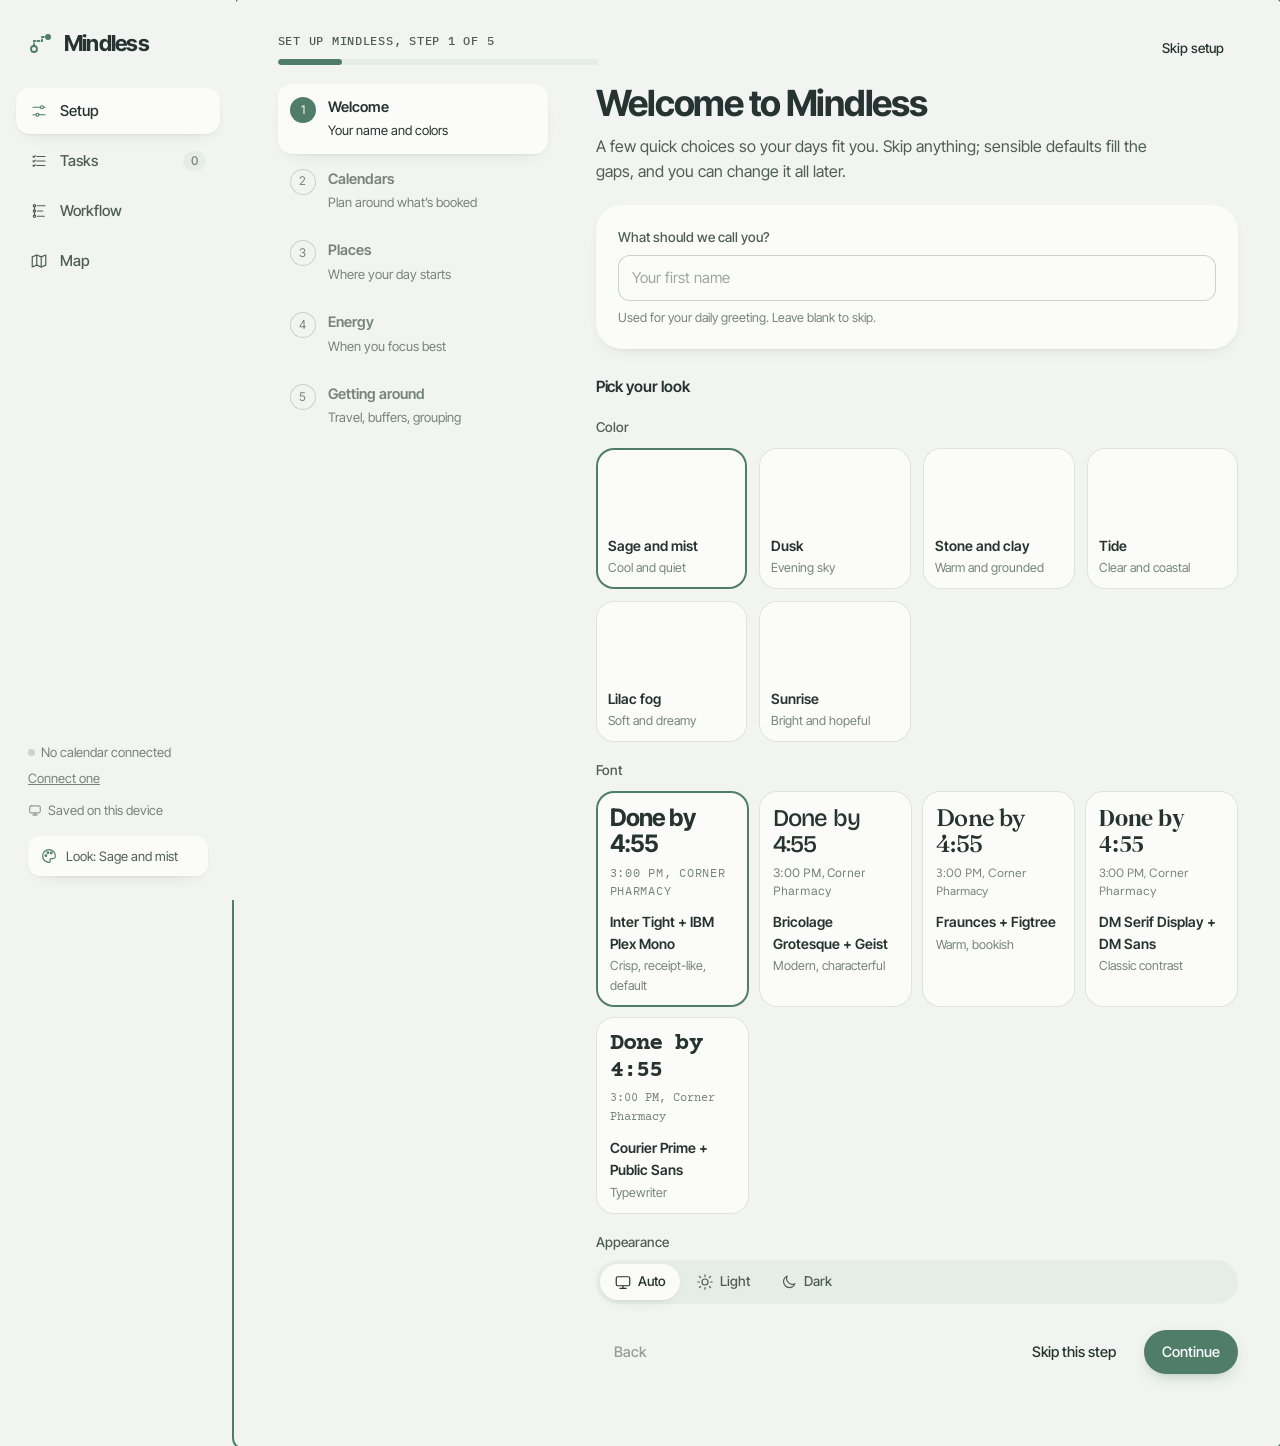
==== commit 1cbed474: "Add demo GIF to README; soften input placeholder text" ====
--- a/index.html
+++ b/index.html
@@ -475,6 +475,7 @@
 .hist li { display: flex; justify-content: space-between; gap: 10px; padding: 7px 0; border-top: 1px solid var(--line); }
 .hist li:first-child { border-top: 0; }
 .mic:disabled { opacity: .45; cursor: not-allowed; }
+.input::placeholder{color:var(--ink-3);opacity:.7}
 </style>
 
 <div class="app">
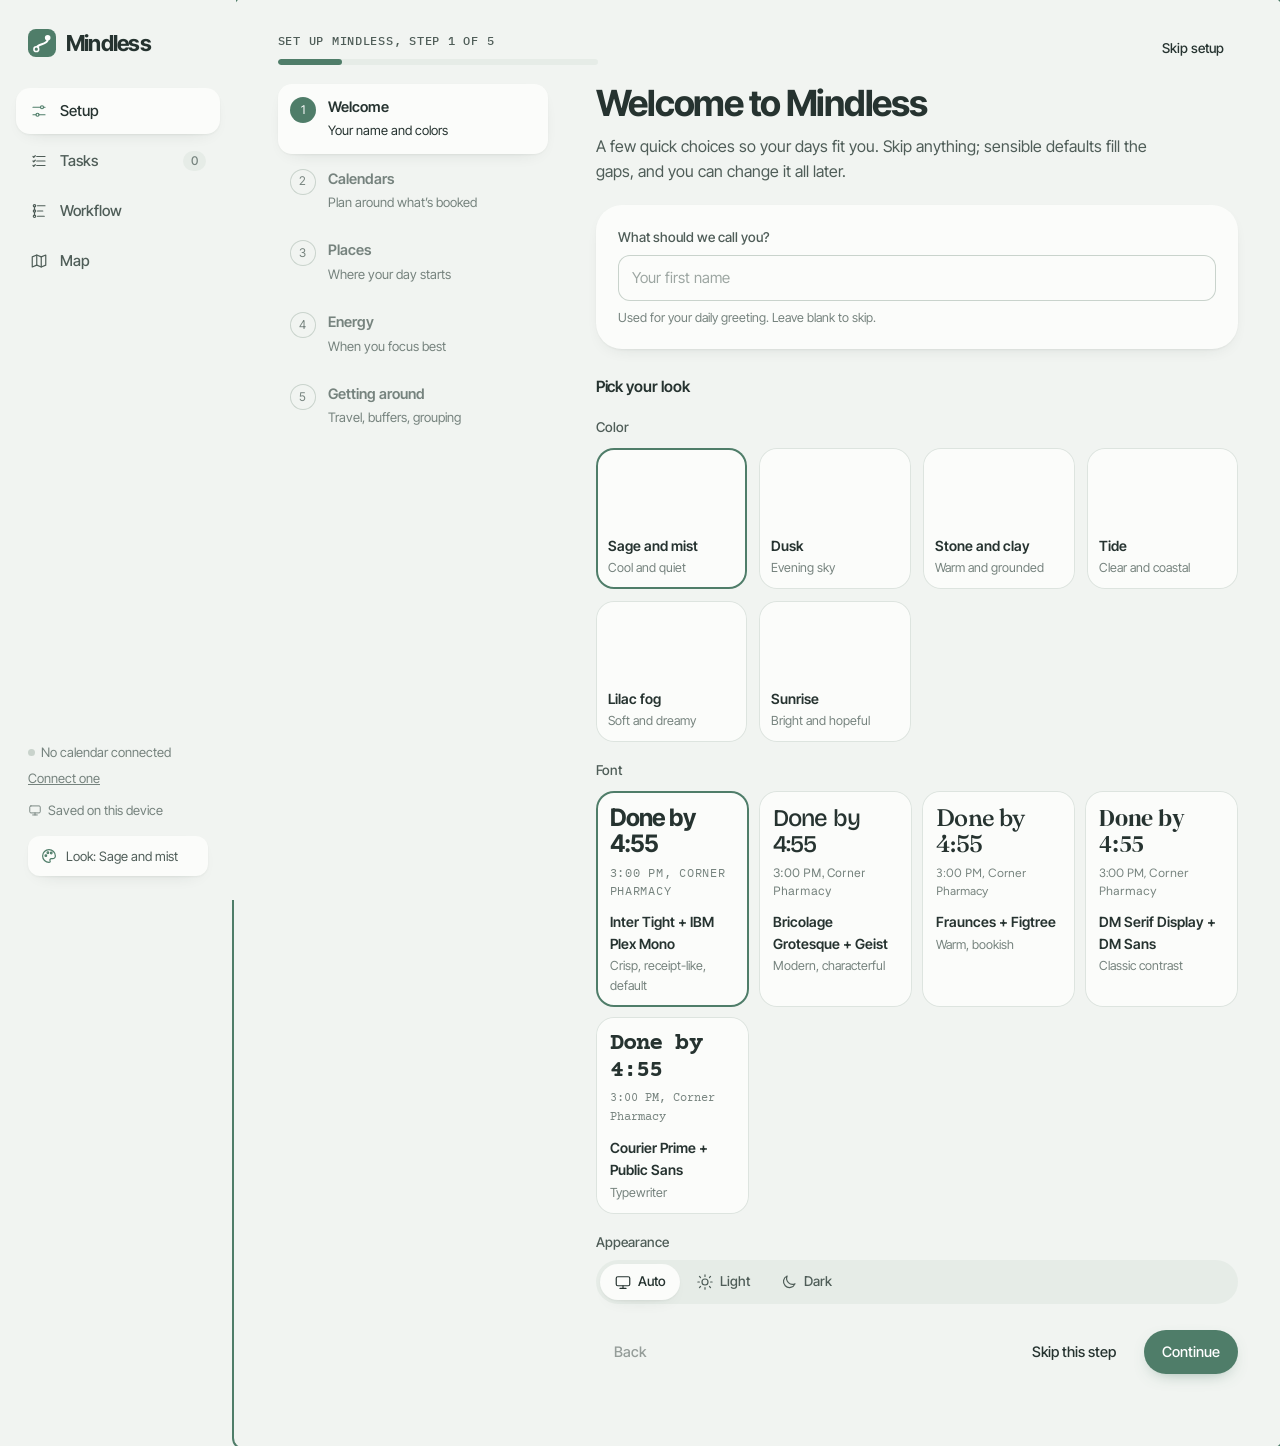
==== commit f932dadf: "Real places, live map and Google Maps links; new logo; clearer calendar errors - Pin places by addre" ====
--- a/index.html
+++ b/index.html
@@ -4,6 +4,668 @@
 <link rel="preconnect" href="https://fonts.gstatic.com" crossorigin>
 <link rel="stylesheet" href="https://fonts.googleapis.com/css2?family=Inter+Tight:wght@400;500;600;700&family=IBM+Plex+Mono:wght@400;500&family=Bricolage+Grotesque:opsz,wght@12..96,500;12..96,650&family=Geist:wght@400;500;600&family=Fraunces:opsz,wght@9..144,500;9..144,600&family=Figtree:wght@400;500;600&family=DM+Serif+Display&family=DM+Sans:opsz,wght@9..40,400;9..40,500;9..40,600&family=Courier+Prime:wght@400;700&family=Public+Sans:wght@400;500;600&display=swap">
 <style>
+/* required styles */
+
+.leaflet-pane,
+.leaflet-tile,
+.leaflet-marker-icon,
+.leaflet-marker-shadow,
+.leaflet-tile-container,
+.leaflet-pane > svg,
+.leaflet-pane > canvas,
+.leaflet-zoom-box,
+.leaflet-image-layer,
+.leaflet-layer {
+	position: absolute;
+	left: 0;
+	top: 0;
+	}
+.leaflet-container {
+	overflow: hidden;
+	}
+.leaflet-tile,
+.leaflet-marker-icon,
+.leaflet-marker-shadow {
+	-webkit-user-select: none;
+	   -moz-user-select: none;
+	        user-select: none;
+	  -webkit-user-drag: none;
+	}
+/* Prevents IE11 from highlighting tiles in blue */
+.leaflet-tile::selection {
+	background: transparent;
+}
+/* Safari renders non-retina tile on retina better with this, but Chrome is worse */
+.leaflet-safari .leaflet-tile {
+	image-rendering: -webkit-optimize-contrast;
+	}
+/* hack that prevents hw layers "stretching" when loading new tiles */
+.leaflet-safari .leaflet-tile-container {
+	width: 1600px;
+	height: 1600px;
+	-webkit-transform-origin: 0 0;
+	}
+.leaflet-marker-icon,
+.leaflet-marker-shadow {
+	display: block;
+	}
+/* .leaflet-container svg: reset svg max-width decleration shipped in Joomla! (joomla.org) 3.x */
+/* .leaflet-container img: map is broken in FF if you have max-width: 100% on tiles */
+.leaflet-container .leaflet-overlay-pane svg {
+	max-width: none !important;
+	max-height: none !important;
+	}
+.leaflet-container .leaflet-marker-pane img,
+.leaflet-container .leaflet-shadow-pane img,
+.leaflet-container .leaflet-tile-pane img,
+.leaflet-container img.leaflet-image-layer,
+.leaflet-container .leaflet-tile {
+	max-width: none !important;
+	max-height: none !important;
+	width: auto;
+	padding: 0;
+	}
+
+.leaflet-container img.leaflet-tile {
+	/* See: https://bugs.chromium.org/p/chromium/issues/detail?id=600120 */
+	mix-blend-mode: plus-lighter;
+}
+
+.leaflet-container.leaflet-touch-zoom {
+	-ms-touch-action: pan-x pan-y;
+	touch-action: pan-x pan-y;
+	}
+.leaflet-container.leaflet-touch-drag {
+	-ms-touch-action: pinch-zoom;
+	/* Fallback for FF which doesn't support pinch-zoom */
+	touch-action: none;
+	touch-action: pinch-zoom;
+}
+.leaflet-container.leaflet-touch-drag.leaflet-touch-zoom {
+	-ms-touch-action: none;
+	touch-action: none;
+}
+.leaflet-container {
+	-webkit-tap-highlight-color: transparent;
+}
+.leaflet-container a {
+	-webkit-tap-highlight-color: rgba(51, 181, 229, 0.4);
+}
+.leaflet-tile {
+	filter: inherit;
+	visibility: hidden;
+	}
+.leaflet-tile-loaded {
+	visibility: inherit;
+	}
+.leaflet-zoom-box {
+	width: 0;
+	height: 0;
+	-moz-box-sizing: border-box;
+	     box-sizing: border-box;
+	z-index: 800;
+	}
+/* workaround for https://bugzilla.mozilla.org/show_bug.cgi?id=888319 */
+.leaflet-overlay-pane svg {
+	-moz-user-select: none;
+	}
+
+.leaflet-pane         { z-index: 400; }
+
+.leaflet-tile-pane    { z-index: 200; }
+.leaflet-overlay-pane { z-index: 400; }
+.leaflet-shadow-pane  { z-index: 500; }
+.leaflet-marker-pane  { z-index: 600; }
+.leaflet-tooltip-pane   { z-index: 650; }
+.leaflet-popup-pane   { z-index: 700; }
+
+.leaflet-map-pane canvas { z-index: 100; }
+.leaflet-map-pane svg    { z-index: 200; }
+
+.leaflet-vml-shape {
+	width: 1px;
+	height: 1px;
+	}
+.lvml {
+	behavior: url(#default#VML);
+	display: inline-block;
+	position: absolute;
+	}
+
+
+/* control positioning */
+
+.leaflet-control {
+	position: relative;
+	z-index: 800;
+	pointer-events: visiblePainted; /* IE 9-10 doesn't have auto */
+	pointer-events: auto;
+	}
+.leaflet-top,
+.leaflet-bottom {
+	position: absolute;
+	z-index: 1000;
+	pointer-events: none;
+	}
+.leaflet-top {
+	top: 0;
+	}
+.leaflet-right {
+	right: 0;
+	}
+.leaflet-bottom {
+	bottom: 0;
+	}
+.leaflet-left {
+	left: 0;
+	}
+.leaflet-control {
+	float: left;
+	clear: both;
+	}
+.leaflet-right .leaflet-control {
+	float: right;
+	}
+.leaflet-top .leaflet-control {
+	margin-top: 10px;
+	}
+.leaflet-bottom .leaflet-control {
+	margin-bottom: 10px;
+	}
+.leaflet-left .leaflet-control {
+	margin-left: 10px;
+	}
+.leaflet-right .leaflet-control {
+	margin-right: 10px;
+	}
+
+
+/* zoom and fade animations */
+
+.leaflet-fade-anim .leaflet-popup {
+	opacity: 0;
+	-webkit-transition: opacity 0.2s linear;
+	   -moz-transition: opacity 0.2s linear;
+	        transition: opacity 0.2s linear;
+	}
+.leaflet-fade-anim .leaflet-map-pane .leaflet-popup {
+	opacity: 1;
+	}
+.leaflet-zoom-animated {
+	-webkit-transform-origin: 0 0;
+	    -ms-transform-origin: 0 0;
+	        transform-origin: 0 0;
+	}
+svg.leaflet-zoom-animated {
+	will-change: transform;
+}
+
+.leaflet-zoom-anim .leaflet-zoom-animated {
+	-webkit-transition: -webkit-transform 0.25s cubic-bezier(0,0,0.25,1);
+	   -moz-transition:    -moz-transform 0.25s cubic-bezier(0,0,0.25,1);
+	        transition:         transform 0.25s cubic-bezier(0,0,0.25,1);
+	}
+.leaflet-zoom-anim .leaflet-tile,
+.leaflet-pan-anim .leaflet-tile {
+	-webkit-transition: none;
+	   -moz-transition: none;
+	        transition: none;
+	}
+
+.leaflet-zoom-anim .leaflet-zoom-hide {
+	visibility: hidden;
+	}
+
+
+/* cursors */
+
+.leaflet-interactive {
+	cursor: pointer;
+	}
+.leaflet-grab {
+	cursor: -webkit-grab;
+	cursor:    -moz-grab;
+	cursor:         grab;
+	}
+.leaflet-crosshair,
+.leaflet-crosshair .leaflet-interactive {
+	cursor: crosshair;
+	}
+.leaflet-popup-pane,
+.leaflet-control {
+	cursor: auto;
+	}
+.leaflet-dragging .leaflet-grab,
+.leaflet-dragging .leaflet-grab .leaflet-interactive,
+.leaflet-dragging .leaflet-marker-draggable {
+	cursor: move;
+	cursor: -webkit-grabbing;
+	cursor:    -moz-grabbing;
+	cursor:         grabbing;
+	}
+
+/* marker & overlays interactivity */
+.leaflet-marker-icon,
+.leaflet-marker-shadow,
+.leaflet-image-layer,
+.leaflet-pane > svg path,
+.leaflet-tile-container {
+	pointer-events: none;
+	}
+
+.leaflet-marker-icon.leaflet-interactive,
+.leaflet-image-layer.leaflet-interactive,
+.leaflet-pane > svg path.leaflet-interactive,
+svg.leaflet-image-layer.leaflet-interactive path {
+	pointer-events: visiblePainted; /* IE 9-10 doesn't have auto */
+	pointer-events: auto;
+	}
+
+/* visual tweaks */
+
+.leaflet-container {
+	background: #ddd;
+	outline-offset: 1px;
+	}
+.leaflet-container a {
+	color: #0078A8;
+	}
+.leaflet-zoom-box {
+	border: 2px dotted #38f;
+	background: rgba(255,255,255,0.5);
+	}
+
+
+/* general typography */
+.leaflet-container {
+	font-family: "Helvetica Neue", Arial, Helvetica, sans-serif;
+	font-size: 12px;
+	font-size: 0.75rem;
+	line-height: 1.5;
+	}
+
+
+/* general toolbar styles */
+
+.leaflet-bar {
+	box-shadow: 0 1px 5px rgba(0,0,0,0.65);
+	border-radius: 4px;
+	}
+.leaflet-bar a {
+	background-color: #fff;
+	border-bottom: 1px solid #ccc;
+	width: 26px;
+	height: 26px;
+	line-height: 26px;
+	display: block;
+	text-align: center;
+	text-decoration: none;
+	color: black;
+	}
+.leaflet-bar a,
+.leaflet-control-layers-toggle {
+	background-position: 50% 50%;
+	background-repeat: no-repeat;
+	display: block;
+	}
+.leaflet-bar a:hover,
+.leaflet-bar a:focus {
+	background-color: #f4f4f4;
+	}
+.leaflet-bar a:first-child {
+	border-top-left-radius: 4px;
+	border-top-right-radius: 4px;
+	}
+.leaflet-bar a:last-child {
+	border-bottom-left-radius: 4px;
+	border-bottom-right-radius: 4px;
+	border-bottom: none;
+	}
+.leaflet-bar a.leaflet-disabled {
+	cursor: default;
+	background-color: #f4f4f4;
+	color: #bbb;
+	}
+
+.leaflet-touch .leaflet-bar a {
+	width: 30px;
+	height: 30px;
+	line-height: 30px;
+	}
+.leaflet-touch .leaflet-bar a:first-child {
+	border-top-left-radius: 2px;
+	border-top-right-radius: 2px;
+	}
+.leaflet-touch .leaflet-bar a:last-child {
+	border-bottom-left-radius: 2px;
+	border-bottom-right-radius: 2px;
+	}
+
+/* zoom control */
+
+.leaflet-control-zoom-in,
+.leaflet-control-zoom-out {
+	font: bold 18px 'Lucida Console', Monaco, monospace;
+	text-indent: 1px;
+	}
+
+.leaflet-touch .leaflet-control-zoom-in, .leaflet-touch .leaflet-control-zoom-out  {
+	font-size: 22px;
+	}
+
+
+/* layers control */
+
+.leaflet-control-layers {
+	box-shadow: 0 1px 5px rgba(0,0,0,0.4);
+	background: #fff;
+	border-radius: 5px;
+	}
+.leaflet-control-layers-toggle {
+	background-image: url(images/layers.png);
+	width: 36px;
+	height: 36px;
+	}
+.leaflet-retina .leaflet-control-layers-toggle {
+	background-image: url(images/layers-2x.png);
+	background-size: 26px 26px;
+	}
+.leaflet-touch .leaflet-control-layers-toggle {
+	width: 44px;
+	height: 44px;
+	}
+.leaflet-control-layers .leaflet-control-layers-list,
+.leaflet-control-layers-expanded .leaflet-control-layers-toggle {
+	display: none;
+	}
+.leaflet-control-layers-expanded .leaflet-control-layers-list {
+	display: block;
+	position: relative;
+	}
+.leaflet-control-layers-expanded {
+	padding: 6px 10px 6px 6px;
+	color: #333;
+	background: #fff;
+	}
+.leaflet-control-layers-scrollbar {
+	overflow-y: scroll;
+	overflow-x: hidden;
+	padding-right: 5px;
+	}
+.leaflet-control-layers-selector {
+	margin-top: 2px;
+	position: relative;
+	top: 1px;
+	}
+.leaflet-control-layers label {
+	display: block;
+	font-size: 13px;
+	font-size: 1.08333em;
+	}
+.leaflet-control-layers-separator {
+	height: 0;
+	border-top: 1px solid #ddd;
+	margin: 5px -10px 5px -6px;
+	}
+
+/* Default icon URLs */
+.leaflet-default-icon-path { /* used only in path-guessing heuristic, see L.Icon.Default */
+	background-image: url(images/marker-icon.png);
+	}
+
+
+/* attribution and scale controls */
+
+.leaflet-container .leaflet-control-attribution {
+	background: #fff;
+	background: rgba(255, 255, 255, 0.8);
+	margin: 0;
+	}
+.leaflet-control-attribution,
+.leaflet-control-scale-line {
+	padding: 0 5px;
+	color: #333;
+	line-height: 1.4;
+	}
+.leaflet-control-attribution a {
+	text-decoration: none;
+	}
+.leaflet-control-attribution a:hover,
+.leaflet-control-attribution a:focus {
+	text-decoration: underline;
+	}
+.leaflet-attribution-flag {
+	display: inline !important;
+	vertical-align: baseline !important;
+	width: 1em;
+	height: 0.6669em;
+	}
+.leaflet-left .leaflet-control-scale {
+	margin-left: 5px;
+	}
+.leaflet-bottom .leaflet-control-scale {
+	margin-bottom: 5px;
+	}
+.leaflet-control-scale-line {
+	border: 2px solid #777;
+	border-top: none;
+	line-height: 1.1;
+	padding: 2px 5px 1px;
+	white-space: nowrap;
+	-moz-box-sizing: border-box;
+	     box-sizing: border-box;
+	background: rgba(255, 255, 255, 0.8);
+	text-shadow: 1px 1px #fff;
+	}
+.leaflet-control-scale-line:not(:first-child) {
+	border-top: 2px solid #777;
+	border-bottom: none;
+	margin-top: -2px;
+	}
+.leaflet-control-scale-line:not(:first-child):not(:last-child) {
+	border-bottom: 2px solid #777;
+	}
+
+.leaflet-touch .leaflet-control-attribution,
+.leaflet-touch .leaflet-control-layers,
+.leaflet-touch .leaflet-bar {
+	box-shadow: none;
+	}
+.leaflet-touch .leaflet-control-layers,
+.leaflet-touch .leaflet-bar {
+	border: 2px solid rgba(0,0,0,0.2);
+	background-clip: padding-box;
+	}
+
+
+/* popup */
+
+.leaflet-popup {
+	position: absolute;
+	text-align: center;
+	margin-bottom: 20px;
+	}
+.leaflet-popup-content-wrapper {
+	padding: 1px;
+	text-align: left;
+	border-radius: 12px;
+	}
+.leaflet-popup-content {
+	margin: 13px 24px 13px 20px;
+	line-height: 1.3;
+	font-size: 13px;
+	font-size: 1.08333em;
+	min-height: 1px;
+	}
+.leaflet-popup-content p {
+	margin: 17px 0;
+	margin: 1.3em 0;
+	}
+.leaflet-popup-tip-container {
+	width: 40px;
+	height: 20px;
+	position: absolute;
+	left: 50%;
+	margin-top: -1px;
+	margin-left: -20px;
+	overflow: hidden;
+	pointer-events: none;
+	}
+.leaflet-popup-tip {
+	width: 17px;
+	height: 17px;
+	padding: 1px;
+
+	margin: -10px auto 0;
+	pointer-events: auto;
+
+	-webkit-transform: rotate(45deg);
+	   -moz-transform: rotate(45deg);
+	    -ms-transform: rotate(45deg);
+	        transform: rotate(45deg);
+	}
+.leaflet-popup-content-wrapper,
+.leaflet-popup-tip {
+	background: white;
+	color: #333;
+	box-shadow: 0 3px 14px rgba(0,0,0,0.4);
+	}
+.leaflet-container a.leaflet-popup-close-button {
+	position: absolute;
+	top: 0;
+	right: 0;
+	border: none;
+	text-align: center;
+	width: 24px;
+	height: 24px;
+	font: 16px/24px Tahoma, Verdana, sans-serif;
+	color: #757575;
+	text-decoration: none;
+	background: transparent;
+	}
+.leaflet-container a.leaflet-popup-close-button:hover,
+.leaflet-container a.leaflet-popup-close-button:focus {
+	color: #585858;
+	}
+.leaflet-popup-scrolled {
+	overflow: auto;
+	}
+
+.leaflet-oldie .leaflet-popup-content-wrapper {
+	-ms-zoom: 1;
+	}
+.leaflet-oldie .leaflet-popup-tip {
+	width: 24px;
+	margin: 0 auto;
+
+	-ms-filter: "progid:DXImageTransform.Microsoft.Matrix(M11=0.70710678, M12=0.70710678, M21=-0.70710678, M22=0.70710678)";
+	filter: progid:DXImageTransform.Microsoft.Matrix(M11=0.70710678, M12=0.70710678, M21=-0.70710678, M22=0.70710678);
+	}
+
+.leaflet-oldie .leaflet-control-zoom,
+.leaflet-oldie .leaflet-control-layers,
+.leaflet-oldie .leaflet-popup-content-wrapper,
+.leaflet-oldie .leaflet-popup-tip {
+	border: 1px solid #999;
+	}
+
+
+/* div icon */
+
+.leaflet-div-icon {
+	background: #fff;
+	border: 1px solid #666;
+	}
+
+
+/* Tooltip */
+/* Base styles for the element that has a tooltip */
+.leaflet-tooltip {
+	position: absolute;
+	padding: 6px;
+	background-color: #fff;
+	border: 1px solid #fff;
+	border-radius: 3px;
+	color: #222;
+	white-space: nowrap;
+	-webkit-user-select: none;
+	-moz-user-select: none;
+	-ms-user-select: none;
+	user-select: none;
+	pointer-events: none;
+	box-shadow: 0 1px 3px rgba(0,0,0,0.4);
+	}
+.leaflet-tooltip.leaflet-interactive {
+	cursor: pointer;
+	pointer-events: auto;
+	}
+.leaflet-tooltip-top:before,
+.leaflet-tooltip-bottom:before,
+.leaflet-tooltip-left:before,
+.leaflet-tooltip-right:before {
+	position: absolute;
+	pointer-events: none;
+	border: 6px solid transparent;
+	background: transparent;
+	content: "";
+	}
+
+/* Directions */
+
+.leaflet-tooltip-bottom {
+	margin-top: 6px;
+}
+.leaflet-tooltip-top {
+	margin-top: -6px;
+}
+.leaflet-tooltip-bottom:before,
+.leaflet-tooltip-top:before {
+	left: 50%;
+	margin-left: -6px;
+	}
+.leaflet-tooltip-top:before {
+	bottom: 0;
+	margin-bottom: -12px;
+	border-top-color: #fff;
+	}
+.leaflet-tooltip-bottom:before {
+	top: 0;
+	margin-top: -12px;
+	margin-left: -6px;
+	border-bottom-color: #fff;
+	}
+.leaflet-tooltip-left {
+	margin-left: -6px;
+}
+.leaflet-tooltip-right {
+	margin-left: 6px;
+}
+.leaflet-tooltip-left:before,
+.leaflet-tooltip-right:before {
+	top: 50%;
+	margin-top: -6px;
+	}
+.leaflet-tooltip-left:before {
+	right: 0;
+	margin-right: -12px;
+	border-left-color: #fff;
+	}
+.leaflet-tooltip-right:before {
+	left: 0;
+	margin-left: -12px;
+	border-right-color: #fff;
+	}
+
+/* Printing */
+
+@media print {
+	/* Prevent printers from removing background-images of controls. */
+	.leaflet-control {
+		-webkit-print-color-adjust: exact;
+		print-color-adjust: exact;
+		}
+	}
+
 /* Layout: an app shell. Desktop = left rail + content; phone = content + bottom tab bar.
    Softer pass: rounder shapes, tinted shadows instead of borders, one accent per theme.
    Theme colors are injected at runtime (six palettes x light/dark); these are the Sage defaults. */
@@ -476,11 +1138,64 @@
 .hist li:first-child { border-top: 0; }
 .mic:disabled { opacity: .45; cursor: not-allowed; }
 .input::placeholder{color:var(--ink-3);opacity:.7}
+
+/* ---- real places, live map, Google Maps ---- */
+.brand-mark{width:28px;height:28px}
+.addr-row{display:flex;gap:8px;align-items:center;min-width:0}
+.addr-row .input{flex:1;min-width:0}
+.btn.pinned{background:var(--accent-soft);color:var(--accent-text);border-color:var(--accent-line)}
+.pl-row{grid-template-columns:minmax(0,1fr) minmax(0,1.4fr) auto}
+.gerr{display:flex;gap:10px;align-items:flex-start;margin-top:12px;padding:12px 14px;border-radius:14px;background:color-mix(in srgb,#c0573e 9%,var(--surface));border:1px solid color-mix(in srgb,#c0573e 28%,transparent);color:var(--ink);font-size:14px}
+.gerr .i{width:16px;height:16px;flex:none;margin-top:2px;color:#b04a33}
+.gerr b{display:block;font-weight:500}
+.gerr .mono{display:block;margin-top:4px;font-family:var(--label);font-size:12px;word-break:break-word}
+.leg-dir,.ml-dir{margin-left:auto;font-size:12px;font-weight:500;color:var(--accent-text);text-decoration:none;padding:2px 8px;border-radius:999px;border:1px solid var(--accent-line);white-space:nowrap;flex:none}
+.leg-dir:hover,.ml-dir:hover{background:var(--accent-soft)}
+.tl .leg .body{display:flex;align-items:center;gap:8px;flex-wrap:wrap}
+.ml-leg{display:flex;align-items:center;gap:8px}
+.mob-only{display:none}
+@media (max-width:820px){.mob-only{display:inline-flex}.gm-mob{margin:0 0 12px}}
+.live-map{position:absolute;inset:0;z-index:0;background:var(--map-bg,var(--sunk))}
+.live-map.tiles-wait{background:repeating-linear-gradient(135deg,var(--sunk) 0 12px,color-mix(in srgb,var(--sunk) 70%,var(--surface)) 12px 24px)}
+.map-pane.is-live .legend{z-index:500}
+.map-pane.is-live .map-tools{z-index:500}
+.live-note{position:absolute;left:50%;top:70px;transform:translateX(-50%);z-index:500;background:var(--surface);border:1px solid var(--line);border-radius:999px;padding:7px 14px;font-size:13px;box-shadow:var(--shadow);white-space:nowrap;max-width:calc(100% - 32px);overflow:hidden;text-overflow:ellipsis}
+.live-note a{color:var(--accent-text);font-weight:500}
+.live-cta{position:absolute;right:16px;top:16px;z-index:3;display:inline-flex;align-items:center;gap:6px;padding:8px 14px;border-radius:999px;background:var(--surface);border:1px solid var(--line);font-size:13px;font-weight:500;color:var(--ink);text-decoration:none;box-shadow:var(--shadow)}
+.live-cta .i{width:15px;height:15px;color:var(--accent)}
+@media (max-width:820px){.live-cta{top:auto;bottom:calc(var(--sheet,34%) + 14px);right:12px}.live-note{top:64px}}
+.lm-pin{display:grid!important;place-items:center;width:30px!important;height:30px!important;border-radius:50%;background:var(--ink);color:var(--bg);font:600 13px/1 var(--body);border:2.5px solid var(--surface);box-shadow:0 6px 14px -6px rgba(0,0,0,.45)}
+.lm-pin.fixed{border-radius:9px}
+.lm-pin.home{background:var(--accent);color:var(--accent-ink);border-radius:9px}
+.lm-pin.pick{background:var(--accent);color:var(--accent-ink)}
+.lm-pin.pick .i{width:16px;height:16px}
+.leaflet-tooltip.lm-tip{background:var(--surface);color:var(--ink);border:1px solid var(--line);border-radius:10px;box-shadow:var(--shadow);font:500 12px var(--body);padding:4px 8px}
+.leaflet-tooltip.lm-tip:before{display:none}
+.leaflet-container{font-family:var(--body);background:var(--map-bg,var(--sunk))}
+.leaflet-control-zoom{border:1px solid var(--line)!important;border-radius:14px!important;overflow:hidden;box-shadow:var(--shadow)!important;margin:0 16px 104px 0!important}
+.leaflet-control-zoom a{background:var(--surface)!important;color:var(--ink)!important;border-color:var(--line)!important;width:38px!important;height:38px!important;line-height:36px!important}
+.leaflet-control-attribution{background:color-mix(in srgb,var(--surface) 85%,transparent)!important;color:var(--ink-3)!important;font-size:10px!important}
+.leaflet-control-attribution a{color:var(--ink-2)!important}
+.pin-dialog{width:min(680px,calc(100vw - 32px))}
+.pin-search{display:flex;gap:8px;margin-top:16px}
+.pin-search .input{flex:1}
+.pin-results{display:flex;flex-direction:column;gap:4px;margin-top:6px}
+.pin-hit{display:flex;flex-direction:column;align-items:flex-start;gap:2px;text-align:left;padding:9px 12px;border-radius:12px;border:1px solid var(--line);background:var(--surface);color:var(--ink);font:inherit;cursor:pointer}
+.pin-hit:hover,.pin-hit:focus-visible{border-color:var(--accent-line);background:var(--accent-soft)}
+.pin-hit span{font-size:12px;color:var(--ink-3);overflow:hidden;text-overflow:ellipsis;white-space:nowrap;max-width:100%}
+.pin-map-wrap{position:relative;margin-top:12px}
+.pin-map{height:min(46vh,380px);border-radius:18px;overflow:hidden;border:1px solid var(--line);background:var(--sunk)}
+.pin-map.tiles-blocked::after{content:'The live map can’t load here. Search an address or use your location to place the pin.';position:absolute;inset:0;display:grid;place-items:center;padding:24px;text-align:center;color:var(--ink-3);font-size:14px;background:var(--sunk);border-radius:18px;z-index:600}
+.pin-locate{position:absolute;left:12px;bottom:12px;z-index:500;background:var(--surface);box-shadow:var(--shadow)}
+@media (max-width:820px){
+  .live-note{top:118px;font-size:12px}
+  .map-pane.is-live .leaflet-control-zoom{display:none}
+}
 </style>
 
 <div class="app">
   <nav class="rail" aria-label="Main">
-    <div class="brand"><svg class="brand-mark" viewBox="0 0 26 26" aria-hidden="true"><circle cx="6" cy="19" r="3" fill="none" stroke="currentColor" stroke-width="1.8"/><circle cx="20" cy="7" r="3" fill="currentColor"/><path d="M6 16 V11 H14 V7 H17" fill="none" stroke="currentColor" stroke-width="1.8" stroke-dasharray="2 2.2" stroke-linecap="round"/></svg>Mindless</div>
+    <div class="brand"><svg class="brand-mark" viewBox="0 0 64 64" aria-hidden="true"><rect width="64" height="64" rx="18" fill="currentColor"/><path d="M19 45 C19 33, 45 37, 45 24" fill="none" stroke="var(--accent-ink)" stroke-width="4.6" stroke-linecap="round"/><circle cx="19" cy="46" r="5.4" fill="currentColor" stroke="var(--accent-ink)" stroke-width="3.6"/><circle cx="45" cy="20" r="6.4" fill="var(--accent-ink)"/></svg>Mindless</div>
     <a class="nav-link" href="#setup" data-view="setup"></a>
     <a class="nav-link" href="#add" data-view="add"></a>
     <a class="nav-link" href="#plan" data-view="plan"></a>
@@ -519,9 +1234,20 @@
 const PEAKS = { morning: [480, 720], afternoon: [780, 990], evening: [1020, 1200] };
 
 function dist(a, b) { const A = PLACES[a], B = PLACES[b]; return Math.abs(A.x - B.x) + Math.abs(A.y - B.y); }
-function miles(a, b) { return dist(a, b) * 0.025; }
+// Real places: when both ends are pinned on the live map, use the straight-line
+// distance on Earth with a 1.3x street-detour factor, and per-mode city speeds.
+const REAL = { walk: { perMile: 20, fixed: 0 }, bike: { perMile: 6, fixed: 2 }, transit: { perMile: 3.6, fixed: 8 }, drive: { perMile: 2.6, fixed: 4 } };
+const pinned = k => PLACES[k] && typeof PLACES[k].lat === 'number' && typeof PLACES[k].lng === 'number';
+function realMiles(a, b) {
+  const A = PLACES[a], B = PLACES[b], R = 3958.8, rad = Math.PI / 180;
+  const dLat = (B.lat - A.lat) * rad, dLng = (B.lng - A.lng) * rad;
+  const h = Math.sin(dLat / 2) ** 2 + Math.cos(A.lat * rad) * Math.cos(B.lat * rad) * Math.sin(dLng / 2) ** 2;
+  return 2 * R * Math.asin(Math.min(1, Math.sqrt(h))) * 1.3;
+}
+function miles(a, b) { return pinned(a) && pinned(b) ? realMiles(a, b) : dist(a, b) * 0.025; }
 function travel(a, b, mode) {
   if (!a || !b || a === b) return 0;
+  if (pinned(a) && pinned(b)) { const r = REAL[mode]; const mi = realMiles(a, b); return mi < 0.05 ? 0 : Math.max(2, Math.round(r.fixed + mi * r.perMile)); }
   const m = MODES[mode];
   return Math.max(2, Math.round(m.fixed + dist(a, b) * m.perUnit));
 }
@@ -765,6 +1491,223 @@
 
 </script>
 <script>
+/* @preserve
+ * Leaflet 1.9.4, a JS library for interactive maps. https://leafletjs.com
+ * (c) 2010-2023 Vladimir Agafonkin, (c) 2010-2011 CloudMade
+ */
+!function(t,e){"object"==typeof exports&&"undefined"!=typeof module?e(exports):"function"==typeof define&&define.amd?define(["exports"],e):e((t="undefined"!=typeof globalThis?globalThis:t||self).leaflet={})}(this,function(t){"use strict";function l(t){for(var e,i,n=1,o=arguments.length;n<o;n++)for(e in i=arguments[n])t[e]=i[e];return t}var R=Object.create||function(t){return N.prototype=t,new N};function N(){}function a(t,e){var i,n=Array.prototype.slice;return t.bind?t.bind.apply(t,n.call(arguments,1)):(i=n.call(arguments,2),function(){return t.apply(e,i.length?i.concat(n.call(arguments)):arguments)})}var D=0;function h(t){return"_leaflet_id"in t||(t._leaflet_id=++D),t._leaflet_id}function j(t,e,i){var n,o,s=function(){n=!1,o&&(r.apply(i,o),o=!1)},r=function(){n?o=arguments:(t.apply(i,arguments),setTimeout(s,e),n=!0)};return r}function H(t,e,i){var n=e[1],e=e[0],o=n-e;return t===n&&i?t:((t-e)%o+o)%o+e}function u(){return!1}function i(t,e){return!1===e?t:(e=Math.pow(10,void 0===e?6:e),Math.round(t*e)/e)}function W(t){return t.trim?t.trim():t.replace(/^\s+|\s+$/g,"")}function F(t){return W(t).split(/\s+/)}function c(t,e){for(var i in Object.prototype.hasOwnProperty.call(t,"options")||(t.options=t.options?R(t.options):{}),e)t.options[i]=e[i];return t.options}function U(t,e,i){var n,o=[];for(n in t)o.push(encodeURIComponent(i?n.toUpperCase():n)+"="+encodeURIComponent(t[n]));return(e&&-1!==e.indexOf("?")?"&":"?")+o.join("&")}var V=/\{ *([\w_ -]+) *\}/g;function q(t,i){return t.replace(V,function(t,e){e=i[e];if(void 0===e)throw new Error("No value provided for variable "+t);return e="function"==typeof e?e(i):e})}var d=Array.isArray||function(t){return"[object Array]"===Object.prototype.toString.call(t)};function G(t,e){for(var i=0;i<t.length;i++)if(t[i]===e)return i;return-1}var K="[data-uri]";function Y(t){return window["webkit"+t]||window["moz"+t]||window["ms"+t]}var X=0;function J(t){var e=+new Date,i=Math.max(0,16-(e-X));return X=e+i,window.setTimeout(t,i)}var $=window.requestAnimationFrame||Y("RequestAnimationFrame")||J,Q=window.cancelAnimationFrame||Y("CancelAnimationFrame")||Y("CancelRequestAnimationFrame")||function(t){window.clearTimeout(t)};function x(t,e,i){if(!i||$!==J)return $.call(window,a(t,e));t.call(e)}function r(t){t&&Q.call(window,t)}var tt={__proto__:null,extend:l,create:R,bind:a,get lastId(){return D},stamp:h,throttle:j,wrapNum:H,falseFn:u,formatNum:i,trim:W,splitWords:F,setOptions:c,getParamString:U,template:q,isArray:d,indexOf:G,emptyImageUrl:K,requestFn:$,cancelFn:Q,requestAnimFrame:x,cancelAnimFrame:r};function et(){}et.extend=function(t){function e(){c(this),this.initialize&&this.initialize.apply(this,arguments),this.callInitHooks()}var i,n=e.__super__=this.prototype,o=R(n);for(i in(o.constructor=e).prototype=o,this)Object.prototype.hasOwnProperty.call(this,i)&&"prototype"!==i&&"__super__"!==i&&(e[i]=this[i]);if(t.statics&&l(e,t.statics),t.includes){var s=t.includes;if("undefined"!=typeof L&&L&&L.Mixin){s=d(s)?s:[s];for(var r=0;r<s.length;r++)s[r]===L.Mixin.Events&&console.warn("Deprecated include of L.Mixin.Events: this property will be removed in future releases, please inherit from L.Evented instead.",(new Error).stack)}l.apply(null,[o].concat(t.includes))}return l(o,t),delete o.statics,delete o.includes,o.options&&(o.options=n.options?R(n.options):{},l(o.options,t.options)),o._initHooks=[],o.callInitHooks=function(){if(!this._initHooksCalled){n.callInitHooks&&n.callInitHooks.call(this),this._initHooksCalled=!0;for(var t=0,e=o._initHooks.length;t<e;t++)o._initHooks[t].call(this)}},e},et.include=function(t){var e=this.prototype.options;return l(this.prototype,t),t.options&&(this.prototype.options=e,this.mergeOptions(t.options)),this},et.mergeOptions=function(t){return l(this.prototype.options,t),this},et.addInitHook=function(t){var e=Array.prototype.slice.call(arguments,1),i="function"==typeof t?t:function(){this[t].apply(this,e)};return this.prototype._initHooks=this.prototype._initHooks||[],this.prototype._initHooks.push(i),this};var e={on:function(t,e,i){if("object"==typeof t)for(var n in t)this._on(n,t[n],e);else for(var o=0,s=(t=F(t)).length;o<s;o++)this._on(t[o],e,i);return this},off:function(t,e,i){if(arguments.length)if("object"==typeof t)for(var n in t)this._off(n,t[n],e);else{t=F(t);for(var o=1===arguments.length,s=0,r=t.length;s<r;s++)o?this._off(t[s]):this._off(t[s],e,i)}else delete this._events;return this},_on:function(t,e,i,n){"function"!=typeof e?console.warn("wrong listener type: "+typeof e):!1===this._listens(t,e,i)&&(e={fn:e,ctx:i=i===this?void 0:i},n&&(e.once=!0),this._events=this._events||{},this._events[t]=this._events[t]||[],this._events[t].push(e))},_off:function(t,e,i){var n,o,s;if(this._events&&(n=this._events[t]))if(1===arguments.length){if(this._firingCount)for(o=0,s=n.length;o<s;o++)n[o].fn=u;delete this._events[t]}else"function"!=typeof e?console.warn("wrong listener type: "+typeof e):!1!==(e=this._listens(t,e,i))&&(i=n[e],this._firingCount&&(i.fn=u,this._events[t]=n=n.slice()),n.splice(e,1))},fire:function(t,e,i){if(this.listens(t,i)){var n=l({},e,{type:t,target:this,sourceTarget:e&&e.sourceTarget||this});if(this._events){var o=this._events[t];if(o){this._firingCount=this._firingCount+1||1;for(var s=0,r=o.length;s<r;s++){var a=o[s],h=a.fn;a.once&&this.off(t,h,a.ctx),h.call(a.ctx||this,n)}this._firingCount--}}i&&this._propagateEvent(n)}return this},listens:function(t,e,i,n){"string"!=typeof t&&console.warn('"string" type argument expected');var o=e,s=("function"!=typeof e&&(n=!!e,i=o=void 0),this._events&&this._events[t]);if(s&&s.length&&!1!==this._listens(t,o,i))return!0;if(n)for(var r in this._eventParents)if(this._eventParents[r].listens(t,e,i,n))return!0;return!1},_listens:function(t,e,i){if(this._events){var n=this._events[t]||[];if(!e)return!!n.length;i===this&&(i=void 0);for(var o=0,s=n.length;o<s;o++)if(n[o].fn===e&&n[o].ctx===i)return o}return!1},once:function(t,e,i){if("object"==typeof t)for(var n in t)this._on(n,t[n],e,!0);else for(var o=0,s=(t=F(t)).length;o<s;o++)this._on(t[o],e,i,!0);return this},addEventParent:function(t){return this._eventParents=this._eventParents||{},this._eventParents[h(t)]=t,this},removeEventParent:function(t){return this._eventParents&&delete this._eventParents[h(t)],this},_propagateEvent:function(t){for(var e in this._eventParents)this._eventParents[e].fire(t.type,l({layer:t.target,propagatedFrom:t.target},t),!0)}},it=(e.addEventListener=e.on,e.removeEventListener=e.clearAllEventListeners=e.off,e.addOneTimeEventListener=e.once,e.fireEvent=e.fire,e.hasEventListeners=e.listens,et.extend(e));function p(t,e,i){this.x=i?Math.round(t):t,this.y=i?Math.round(e):e}var nt=Math.trunc||function(t){return 0<t?Math.floor(t):Math.ceil(t)};function m(t,e,i){return t instanceof p?t:d(t)?new p(t[0],t[1]):null==t?t:"object"==typeof t&&"x"in t&&"y"in t?new p(t.x,t.y):new p(t,e,i)}function f(t,e){if(t)for(var i=e?[t,e]:t,n=0,o=i.length;n<o;n++)this.extend(i[n])}function _(t,e){return!t||t instanceof f?t:new f(t,e)}function s(t,e){if(t)for(var i=e?[t,e]:t,n=0,o=i.length;n<o;n++)this.extend(i[n])}function g(t,e){return t instanceof s?t:new s(t,e)}function v(t,e,i){if(isNaN(t)||isNaN(e))throw new Error("Invalid LatLng object: ("+t+", "+e+")");this.lat=+t,this.lng=+e,void 0!==i&&(this.alt=+i)}function w(t,e,i){return t instanceof v?t:d(t)&&"object"!=typeof t[0]?3===t.length?new v(t[0],t[1],t[2]):2===t.length?new v(t[0],t[1]):null:null==t?t:"object"==typeof t&&"lat"in t?new v(t.lat,"lng"in t?t.lng:t.lon,t.alt):void 0===e?null:new v(t,e,i)}p.prototype={clone:function(){return new p(this.x,this.y)},add:function(t){return this.clone()._add(m(t))},_add:function(t){return this.x+=t.x,this.y+=t.y,this},subtract:function(t){return this.clone()._subtract(m(t))},_subtract:function(t){return this.x-=t.x,this.y-=t.y,this},divideBy:function(t){return this.clone()._divideBy(t)},_divideBy:function(t){return this.x/=t,this.y/=t,this},multiplyBy:function(t){return this.clone()._multiplyBy(t)},_multiplyBy:function(t){return this.x*=t,this.y*=t,this},scaleBy:function(t){return new p(this.x*t.x,this.y*t.y)},unscaleBy:function(t){return new p(this.x/t.x,this.y/t.y)},round:function(){return this.clone()._round()},_round:function(){return this.x=Math.round(this.x),this.y=Math.round(this.y),this},floor:function(){return this.clone()._floor()},_floor:function(){return this.x=Math.floor(this.x),this.y=Math.floor(this.y),this},ceil:function(){return this.clone()._ceil()},_ceil:function(){return this.x=Math.ceil(this.x),this.y=Math.ceil(this.y),this},trunc:function(){return this.clone()._trunc()},_trunc:function(){return this.x=nt(this.x),this.y=nt(this.y),this},distanceTo:function(t){var e=(t=m(t)).x-this.x,t=t.y-this.y;return Math.sqrt(e*e+t*t)},equals:function(t){return(t=m(t)).x===this.x&&t.y===this.y},contains:function(t){return t=m(t),Math.abs(t.x)<=Math.abs(this.x)&&Math.abs(t.y)<=Math.abs(this.y)},toString:function(){return"Point("+i(this.x)+", "+i(this.y)+")"}},f.prototype={extend:function(t){var e,i;if(t){if(t instanceof p||"number"==typeof t[0]||"x"in t)e=i=m(t);else if(e=(t=_(t)).min,i=t.max,!e||!i)return this;this.min||this.max?(this.min.x=Math.min(e.x,this.min.x),this.max.x=Math.max(i.x,this.max.x),this.min.y=Math.min(e.y,this.min.y),this.max.y=Math.max(i.y,this.max.y)):(this.min=e.clone(),this.max=i.clone())}return this},getCenter:function(t){return m((this.min.x+this.max.x)/2,(this.min.y+this.max.y)/2,t)},getBottomLeft:function(){return m(this.min.x,this.max.y)},getTopRight:function(){return m(this.max.x,this.min.y)},getTopLeft:function(){return this.min},getBottomRight:function(){return this.max},getSize:function(){return this.max.subtract(this.min)},contains:function(t){var e,i;return(t=("number"==typeof t[0]||t instanceof p?m:_)(t))instanceof f?(e=t.min,i=t.max):e=i=t,e.x>=this.min.x&&i.x<=this.max.x&&e.y>=this.min.y&&i.y<=this.max.y},intersects:function(t){t=_(t);var e=this.min,i=this.max,n=t.min,t=t.max,o=t.x>=e.x&&n.x<=i.x,t=t.y>=e.y&&n.y<=i.y;return o&&t},overlaps:function(t){t=_(t);var e=this.min,i=this.max,n=t.min,t=t.max,o=t.x>e.x&&n.x<i.x,t=t.y>e.y&&n.y<i.y;return o&&t},isValid:function(){return!(!this.min||!this.max)},pad:function(t){var e=this.min,i=this.max,n=Math.abs(e.x-i.x)*t,t=Math.abs(e.y-i.y)*t;return _(m(e.x-n,e.y-t),m(i.x+n,i.y+t))},equals:function(t){return!!t&&(t=_(t),this.min.equals(t.getTopLeft())&&this.max.equals(t.getBottomRight()))}},s.prototype={extend:function(t){var e,i,n=this._southWest,o=this._northEast;if(t instanceof v)i=e=t;else{if(!(t instanceof s))return t?this.extend(w(t)||g(t)):this;if(e=t._southWest,i=t._northEast,!e||!i)return this}return n||o?(n.lat=Math.min(e.lat,n.lat),n.lng=Math.min(e.lng,n.lng),o.lat=Math.max(i.lat,o.lat),o.lng=Math.max(i.lng,o.lng)):(this._southWest=new v(e.lat,e.lng),this._northEast=new v(i.lat,i.lng)),this},pad:function(t){var e=this._southWest,i=this._northEast,n=Math.abs(e.lat-i.lat)*t,t=Math.abs(e.lng-i.lng)*t;return new s(new v(e.lat-n,e.lng-t),new v(i.lat+n,i.lng+t))},getCenter:function(){return new v((this._southWest.lat+this._northEast.lat)/2,(this._southWest.lng+this._northEast.lng)/2)},getSouthWest:function(){return this._southWest},getNorthEast:function(){return this._northEast},getNorthWest:function(){return new v(this.getNorth(),this.getWest())},getSouthEast:function(){return new v(this.getSouth(),this.getEast())},getWest:function(){return this._southWest.lng},getSouth:function(){return this._southWest.lat},getEast:function(){return this._northEast.lng},getNorth:function(){return this._northEast.lat},contains:function(t){t=("number"==typeof t[0]||t instanceof v||"lat"in t?w:g)(t);var e,i,n=this._southWest,o=this._northEast;return t instanceof s?(e=t.getSouthWest(),i=t.getNorthEast()):e=i=t,e.lat>=n.lat&&i.lat<=o.lat&&e.lng>=n.lng&&i.lng<=o.lng},intersects:function(t){t=g(t);var e=this._southWest,i=this._northEast,n=t.getSouthWest(),t=t.getNorthEast(),o=t.lat>=e.lat&&n.lat<=i.lat,t=t.lng>=e.lng&&n.lng<=i.lng;return o&&t},overlaps:function(t){t=g(t);var e=this._southWest,i=this._northEast,n=t.getSouthWest(),t=t.getNorthEast(),o=t.lat>e.lat&&n.lat<i.lat,t=t.lng>e.lng&&n.lng<i.lng;return o&&t},toBBoxString:function(){return[this.getWest(),this.getSouth(),this.getEast(),this.getNorth()].join(",")},equals:function(t,e){return!!t&&(t=g(t),this._southWest.equals(t.getSouthWest(),e)&&this._northEast.equals(t.getNorthEast(),e))},isValid:function(){return!(!this._southWest||!this._northEast)}};var ot={latLngToPoint:function(t,e){t=this.projection.project(t),e=this.scale(e);return this.transformation._transform(t,e)},pointToLatLng:function(t,e){e=this.scale(e),t=this.transformation.untransform(t,e);return this.projection.unproject(t)},project:function(t){return this.projection.project(t)},unproject:function(t){return this.projection.unproject(t)},scale:function(t){return 256*Math.pow(2,t)},zoom:function(t){return Math.log(t/256)/Math.LN2},getProjectedBounds:function(t){var e;return this.infinite?null:(e=this.projection.bounds,t=this.scale(t),new f(this.transformation.transform(e.min,t),this.transformation.transform(e.max,t)))},infinite:!(v.prototype={equals:function(t,e){return!!t&&(t=w(t),Math.max(Math.abs(this.lat-t.lat),Math.abs(this.lng-t.lng))<=(void 0===e?1e-9:e))},toString:function(t){return"LatLng("+i(this.lat,t)+", "+i(this.lng,t)+")"},distanceTo:function(t){return st.distance(this,w(t))},wrap:function(){return st.wrapLatLng(this)},toBounds:function(t){var t=180*t/40075017,e=t/Math.cos(Math.PI/180*this.lat);return g([this.lat-t,this.lng-e],[this.lat+t,this.lng+e])},clone:function(){return new v(this.lat,this.lng,this.alt)}}),wrapLatLng:function(t){var e=this.wrapLng?H(t.lng,this.wrapLng,!0):t.lng;return new v(this.wrapLat?H(t.lat,this.wrapLat,!0):t.lat,e,t.alt)},wrapLatLngBounds:function(t){var e=t.getCenter(),i=this.wrapLatLng(e),n=e.lat-i.lat,e=e.lng-i.lng;return 0==n&&0==e?t:(i=t.getSouthWest(),t=t.getNorthEast(),new s(new v(i.lat-n,i.lng-e),new v(t.lat-n,t.lng-e)))}},st=l({},ot,{wrapLng:[-180,180],R:6371e3,distance:function(t,e){var i=Math.PI/180,n=t.lat*i,o=e.lat*i,s=Math.sin((e.lat-t.lat)*i/2),e=Math.sin((e.lng-t.lng)*i/2),t=s*s+Math.cos(n)*Math.cos(o)*e*e,i=2*Math.atan2(Math.sqrt(t),Math.sqrt(1-t));return this.R*i}}),rt=6378137,rt={R:rt,MAX_LATITUDE:85.0511287798,project:function(t){var e=Math.PI/180,i=this.MAX_LATITUDE,i=Math.max(Math.min(i,t.lat),-i),i=Math.sin(i*e);return new p(this.R*t.lng*e,this.R*Math.log((1+i)/(1-i))/2)},unproject:function(t){var e=180/Math.PI;return new v((2*Math.atan(Math.exp(t.y/this.R))-Math.PI/2)*e,t.x*e/this.R)},bounds:new f([-(rt=rt*Math.PI),-rt],[rt,rt])};function at(t,e,i,n){d(t)?(this._a=t[0],this._b=t[1],this._c=t[2],this._d=t[3]):(this._a=t,this._b=e,this._c=i,this._d=n)}function ht(t,e,i,n){return new at(t,e,i,n)}at.prototype={transform:function(t,e){return this._transform(t.clone(),e)},_transform:function(t,e){return t.x=(e=e||1)*(this._a*t.x+this._b),t.y=e*(this._c*t.y+this._d),t},untransform:function(t,e){return new p((t.x/(e=e||1)-this._b)/this._a,(t.y/e-this._d)/this._c)}};var lt=l({},st,{code:"EPSG:3857",projection:rt,transformation:ht(lt=.5/(Math.PI*rt.R),.5,-lt,.5)}),ut=l({},lt,{code:"EPSG:900913"});function ct(t){return document.createElementNS("http://www.w3.org/2000/svg",t)}function dt(t,e){for(var i,n,o,s,r="",a=0,h=t.length;a<h;a++){for(i=0,n=(o=t[a]).length;i<n;i++)r+=(i?"L":"M")+(s=o[i]).x+" "+s.y;r+=e?b.svg?"z":"x":""}return r||"M0 0"}var _t=document.documentElement.style,pt="ActiveXObject"in window,mt=pt&&!document.addEventListener,n="msLaunchUri"in navigator&&!("documentMode"in document),ft=y("webkit"),gt=y("android"),vt=y("android 2")||y("android 3"),yt=parseInt(/WebKit\/([0-9]+)|$/.exec(navigator.userAgent)[1],10),yt=gt&&y("Google")&&yt<537&&!("AudioNode"in window),xt=!!window.opera,wt=!n&&y("chrome"),bt=y("gecko")&&!ft&&!xt&&!pt,Pt=!wt&&y("safari"),Lt=y("phantom"),o="OTransition"in _t,Tt=0===navigator.platform.indexOf("Win"),Mt=pt&&"transition"in _t,zt="WebKitCSSMatrix"in window&&"m11"in new window.WebKitCSSMatrix&&!vt,_t="MozPerspective"in _t,Ct=!window.L_DISABLE_3D&&(Mt||zt||_t)&&!o&&!Lt,Zt="undefined"!=typeof orientation||y("mobile"),St=Zt&&ft,Et=Zt&&zt,kt=!window.PointerEvent&&window.MSPointerEvent,Ot=!(!window.PointerEvent&&!kt),At="ontouchstart"in window||!!window.TouchEvent,Bt=!window.L_NO_TOUCH&&(At||Ot),It=Zt&&xt,Rt=Zt&&bt,Nt=1<(window.devicePixelRatio||window.screen.deviceXDPI/window.screen.logicalXDPI),Dt=function(){var t=!1;try{var e=Object.defineProperty({},"passive",{get:function(){t=!0}});window.addEventListener("testPassiveEventSupport",u,e),window.removeEventListener("testPassiveEventSupport",u,e)}catch(t){}return t}(),jt=!!document.createElement("canvas").getContext,Ht=!(!document.createElementNS||!ct("svg").createSVGRect),Wt=!!Ht&&((Wt=document.createElement("div")).innerHTML="<svg/>","http://www.w3.org/2000/svg"===(Wt.firstChild&&Wt.firstChild.namespaceURI));function y(t){return 0<=navigator.userAgent.toLowerCase().indexOf(t)}var b={ie:pt,ielt9:mt,edge:n,webkit:ft,android:gt,android23:vt,androidStock:yt,opera:xt,chrome:wt,gecko:bt,safari:Pt,phantom:Lt,opera12:o,win:Tt,ie3d:Mt,webkit3d:zt,gecko3d:_t,any3d:Ct,mobile:Zt,mobileWebkit:St,mobileWebkit3d:Et,msPointer:kt,pointer:Ot,touch:Bt,touchNative:At,mobileOpera:It,mobileGecko:Rt,retina:Nt,passiveEvents:Dt,canvas:jt,svg:Ht,vml:!Ht&&function(){try{var t=document.createElement("div"),e=(t.innerHTML='<v:shape adj="1"/>',t.firstChild);return e.style.behavior="url(#default#VML)",e&&"object"==typeof e.adj}catch(t){return!1}}(),inlineSvg:Wt,mac:0===navigator.platform.indexOf("Mac"),linux:0===navigator.platform.indexOf("Linux")},Ft=b.msPointer?"MSPointerDown":"pointerdown",Ut=b.msPointer?"MSPointerMove":"pointermove",Vt=b.msPointer?"MSPointerUp":"pointerup",qt=b.msPointer?"MSPointerCancel":"pointercancel",Gt={touchstart:Ft,touchmove:Ut,touchend:Vt,touchcancel:qt},Kt={touchstart:function(t,e){e.MSPOINTER_TYPE_TOUCH&&e.pointerType===e.MSPOINTER_TYPE_TOUCH&&O(e);ee(t,e)},touchmove:ee,touchend:ee,touchcancel:ee},Yt={},Xt=!1;function Jt(t,e,i){return"touchstart"!==e||Xt||(document.addEventListener(Ft,$t,!0),document.addEventListener(Ut,Qt,!0),document.addEventListener(Vt,te,!0),document.addEventListener(qt,te,!0),Xt=!0),Kt[e]?(i=Kt[e].bind(this,i),t.addEventListener(Gt[e],i,!1),i):(console.warn("wrong event specified:",e),u)}function $t(t){Yt[t.pointerId]=t}function Qt(t){Yt[t.pointerId]&&(Yt[t.pointerId]=t)}function te(t){delete Yt[t.pointerId]}function ee(t,e){if(e.pointerType!==(e.MSPOINTER_TYPE_MOUSE||"mouse")){for(var i in e.touches=[],Yt)e.touches.push(Yt[i]);e.changedTouches=[e],t(e)}}var ie=200;function ne(t,i){t.addEventListener("dblclick",i);var n,o=0;function e(t){var e;1!==t.detail?n=t.detail:"mouse"===t.pointerType||t.sourceCapabilities&&!t.sourceCapabilities.firesTouchEvents||((e=Ne(t)).some(function(t){return t instanceof HTMLLabelElement&&t.attributes.for})&&!e.some(function(t){return t instanceof HTMLInputElement||t instanceof HTMLSelectElement})||((e=Date.now())-o<=ie?2===++n&&i(function(t){var e,i,n={};for(i in t)e=t[i],n[i]=e&&e.bind?e.bind(t):e;return(t=n).type="dblclick",n.detail=2,n.isTrusted=!1,n._simulated=!0,n}(t)):n=1,o=e))}return t.addEventListener("click",e),{dblclick:i,simDblclick:e}}var oe,se,re,ae,he,le,ue=we(["transform","webkitTransform","OTransform","MozTransform","msTransform"]),ce=we(["webkitTransition","transition","OTransition","MozTransition","msTransition"]),de="webkitTransition"===ce||"OTransition"===ce?ce+"End":"transitionend";function _e(t){return"string"==typeof t?document.getElementById(t):t}function pe(t,e){var i=t.style[e]||t.currentStyle&&t.currentStyle[e];return"auto"===(i=i&&"auto"!==i||!document.defaultView?i:(t=document.defaultView.getComputedStyle(t,null))?t[e]:null)?null:i}function P(t,e,i){t=document.createElement(t);return t.className=e||"",i&&i.appendChild(t),t}function T(t){var e=t.parentNode;e&&e.removeChild(t)}function me(t){for(;t.firstChild;)t.removeChild(t.firstChild)}function fe(t){var e=t.parentNode;e&&e.lastChild!==t&&e.appendChild(t)}function ge(t){var e=t.parentNode;e&&e.firstChild!==t&&e.insertBefore(t,e.firstChild)}function ve(t,e){return void 0!==t.classList?t.classList.contains(e):0<(t=xe(t)).length&&new RegExp("(^|\\s)"+e+"(\\s|$)").test(t)}function M(t,e){var i;if(void 0!==t.classList)for(var n=F(e),o=0,s=n.length;o<s;o++)t.classList.add(n[o]);else ve(t,e)||ye(t,((i=xe(t))?i+" ":"")+e)}function z(t,e){void 0!==t.classList?t.classList.remove(e):ye(t,W((" "+xe(t)+" ").replace(" "+e+" "," ")))}function ye(t,e){void 0===t.className.baseVal?t.className=e:t.className.baseVal=e}function xe(t){return void 0===(t=t.correspondingElement?t.correspondingElement:t).className.baseVal?t.className:t.className.baseVal}function C(t,e){if("opacity"in t.style)t.style.opacity=e;else if("filter"in t.style){var i=!1,n="DXImageTransform.Microsoft.Alpha";try{i=t.filters.item(n)}catch(t){if(1===e)return}e=Math.round(100*e),i?(i.Enabled=100!==e,i.Opacity=e):t.style.filter+=" progid:"+n+"(opacity="+e+")"}}function we(t){for(var e=document.documentElement.style,i=0;i<t.length;i++)if(t[i]in e)return t[i];return!1}function be(t,e,i){e=e||new p(0,0);t.style[ue]=(b.ie3d?"translate("+e.x+"px,"+e.y+"px)":"translate3d("+e.x+"px,"+e.y+"px,0)")+(i?" scale("+i+")":"")}function Z(t,e){t._leaflet_pos=e,b.any3d?be(t,e):(t.style.left=e.x+"px",t.style.top=e.y+"px")}function Pe(t){return t._leaflet_pos||new p(0,0)}function Le(){S(window,"dragstart",O)}function Te(){k(window,"dragstart",O)}function Me(t){for(;-1===t.tabIndex;)t=t.parentNode;t.style&&(ze(),le=(he=t).style.outlineStyle,t.style.outlineStyle="none",S(window,"keydown",ze))}function ze(){he&&(he.style.outlineStyle=le,le=he=void 0,k(window,"keydown",ze))}function Ce(t){for(;!((t=t.parentNode).offsetWidth&&t.offsetHeight||t===document.body););return t}function Ze(t){var e=t.getBoundingClientRect();return{x:e.width/t.offsetWidth||1,y:e.height/t.offsetHeight||1,boundingClientRect:e}}ae="onselectstart"in document?(re=function(){S(window,"selectstart",O)},function(){k(window,"selectstart",O)}):(se=we(["userSelect","WebkitUserSelect","OUserSelect","MozUserSelect","msUserSelect"]),re=function(){var t;se&&(t=document.documentElement.style,oe=t[se],t[se]="none")},function(){se&&(document.documentElement.style[se]=oe,oe=void 0)});pt={__proto__:null,TRANSFORM:ue,TRANSITION:ce,TRANSITION_END:de,get:_e,getStyle:pe,create:P,remove:T,empty:me,toFront:fe,toBack:ge,hasClass:ve,addClass:M,removeClass:z,setClass:ye,getClass:xe,setOpacity:C,testProp:we,setTransform:be,setPosition:Z,getPosition:Pe,get disableTextSelection(){return re},get enableTextSelection(){return ae},disableImageDrag:Le,enableImageDrag:Te,preventOutline:Me,restoreOutline:ze,getSizedParentNode:Ce,getScale:Ze};function S(t,e,i,n){if(e&&"object"==typeof e)for(var o in e)ke(t,o,e[o],i);else for(var s=0,r=(e=F(e)).length;s<r;s++)ke(t,e[s],i,n);return this}var E="_leaflet_events";function k(t,e,i,n){if(1===arguments.length)Se(t),delete t[E];else if(e&&"object"==typeof e)for(var o in e)Oe(t,o,e[o],i);else if(e=F(e),2===arguments.length)Se(t,function(t){return-1!==G(e,t)});else for(var s=0,r=e.length;s<r;s++)Oe(t,e[s],i,n);return this}function Se(t,e){for(var i in t[E]){var n=i.split(/\d/)[0];e&&!e(n)||Oe(t,n,null,null,i)}}var Ee={mouseenter:"mouseover",mouseleave:"mouseout",wheel:!("onwheel"in window)&&"mousewheel"};function ke(e,t,i,n){var o,s,r=t+h(i)+(n?"_"+h(n):"");e[E]&&e[E][r]||(s=o=function(t){return i.call(n||e,t||window.event)},!b.touchNative&&b.pointer&&0===t.indexOf("touch")?o=Jt(e,t,o):b.touch&&"dblclick"===t?o=ne(e,o):"addEventListener"in e?"touchstart"===t||"touchmove"===t||"wheel"===t||"mousewheel"===t?e.addEventListener(Ee[t]||t,o,!!b.passiveEvents&&{passive:!1}):"mouseenter"===t||"mouseleave"===t?e.addEventListener(Ee[t],o=function(t){t=t||window.event,We(e,t)&&s(t)},!1):e.addEventListener(t,s,!1):e.attachEvent("on"+t,o),e[E]=e[E]||{},e[E][r]=o)}function Oe(t,e,i,n,o){o=o||e+h(i)+(n?"_"+h(n):"");var s,r,i=t[E]&&t[E][o];i&&(!b.touchNative&&b.pointer&&0===e.indexOf("touch")?(n=t,r=i,Gt[s=e]?n.removeEventListener(Gt[s],r,!1):console.warn("wrong event specified:",s)):b.touch&&"dblclick"===e?(n=i,(r=t).removeEventListener("dblclick",n.dblclick),r.removeEventListener("click",n.simDblclick)):"removeEventListener"in t?t.removeEventListener(Ee[e]||e,i,!1):t.detachEvent("on"+e,i),t[E][o]=null)}function Ae(t){return t.stopPropagation?t.stopPropagation():t.originalEvent?t.originalEvent._stopped=!0:t.cancelBubble=!0,this}function Be(t){return ke(t,"wheel",Ae),this}function Ie(t){return S(t,"mousedown touchstart dblclick contextmenu",Ae),t._leaflet_disable_click=!0,this}function O(t){return t.preventDefault?t.preventDefault():t.returnValue=!1,this}function Re(t){return O(t),Ae(t),this}function Ne(t){if(t.composedPath)return t.composedPath();for(var e=[],i=t.target;i;)e.push(i),i=i.parentNode;return e}function De(t,e){var i,n;return e?(n=(i=Ze(e)).boundingClientRect,new p((t.clientX-n.left)/i.x-e.clientLeft,(t.clientY-n.top)/i.y-e.clientTop)):new p(t.clientX,t.clientY)}var je=b.linux&&b.chrome?window.devicePixelRatio:b.mac?3*window.devicePixelRatio:0<window.devicePixelRatio?2*window.devicePixelRatio:1;function He(t){return b.edge?t.wheelDeltaY/2:t.deltaY&&0===t.deltaMode?-t.deltaY/je:t.deltaY&&1===t.deltaMode?20*-t.deltaY:t.deltaY&&2===t.deltaMode?60*-t.deltaY:t.deltaX||t.deltaZ?0:t.wheelDelta?(t.wheelDeltaY||t.wheelDelta)/2:t.detail&&Math.abs(t.detail)<32765?20*-t.detail:t.detail?t.detail/-32765*60:0}function We(t,e){var i=e.relatedTarget;if(!i)return!0;try{for(;i&&i!==t;)i=i.parentNode}catch(t){return!1}return i!==t}var mt={__proto__:null,on:S,off:k,stopPropagation:Ae,disableScrollPropagation:Be,disableClickPropagation:Ie,preventDefault:O,stop:Re,getPropagationPath:Ne,getMousePosition:De,getWheelDelta:He,isExternalTarget:We,addListener:S,removeListener:k},Fe=it.extend({run:function(t,e,i,n){this.stop(),this._el=t,this._inProgress=!0,this._duration=i||.25,this._easeOutPower=1/Math.max(n||.5,.2),this._startPos=Pe(t),this._offset=e.subtract(this._startPos),this._startTime=+new Date,this.fire("start"),this._animate()},stop:function(){this._inProgress&&(this._step(!0),this._complete())},_animate:function(){this._animId=x(this._animate,this),this._step()},_step:function(t){var e=+new Date-this._startTime,i=1e3*this._duration;e<i?this._runFrame(this._easeOut(e/i),t):(this._runFrame(1),this._complete())},_runFrame:function(t,e){t=this._startPos.add(this._offset.multiplyBy(t));e&&t._round(),Z(this._el,t),this.fire("step")},_complete:function(){r(this._animId),this._inProgress=!1,this.fire("end")},_easeOut:function(t){return 1-Math.pow(1-t,this._easeOutPower)}}),A=it.extend({options:{crs:lt,center:void 0,zoom:void 0,minZoom:void 0,maxZoom:void 0,layers:[],maxBounds:void 0,renderer:void 0,zoomAnimation:!0,zoomAnimationThreshold:4,fadeAnimation:!0,markerZoomAnimation:!0,transform3DLimit:8388608,zoomSnap:1,zoomDelta:1,trackResize:!0},initialize:function(t,e){e=c(this,e),this._handlers=[],this._layers={},this._zoomBoundLayers={},this._sizeChanged=!0,this._initContainer(t),this._initLayout(),this._onResize=a(this._onResize,this),this._initEvents(),e.maxBounds&&this.setMaxBounds(e.maxBounds),void 0!==e.zoom&&(this._zoom=this._limitZoom(e.zoom)),e.center&&void 0!==e.zoom&&this.setView(w(e.center),e.zoom,{reset:!0}),this.callInitHooks(),this._zoomAnimated=ce&&b.any3d&&!b.mobileOpera&&this.options.zoomAnimation,this._zoomAnimated&&(this._createAnimProxy(),S(this._proxy,de,this._catchTransitionEnd,this)),this._addLayers(this.options.layers)},setView:function(t,e,i){if((e=void 0===e?this._zoom:this._limitZoom(e),t=this._limitCenter(w(t),e,this.options.maxBounds),i=i||{},this._stop(),this._loaded&&!i.reset&&!0!==i)&&(void 0!==i.animate&&(i.zoom=l({animate:i.animate},i.zoom),i.pan=l({animate:i.animate,duration:i.duration},i.pan)),this._zoom!==e?this._tryAnimatedZoom&&this._tryAnimatedZoom(t,e,i.zoom):this._tryAnimatedPan(t,i.pan)))return clearTimeout(this._sizeTimer),this;return this._resetView(t,e,i.pan&&i.pan.noMoveStart),this},setZoom:function(t,e){return this._loaded?this.setView(this.getCenter(),t,{zoom:e}):(this._zoom=t,this)},zoomIn:function(t,e){return t=t||(b.any3d?this.options.zoomDelta:1),this.setZoom(this._zoom+t,e)},zoomOut:function(t,e){return t=t||(b.any3d?this.options.zoomDelta:1),this.setZoom(this._zoom-t,e)},setZoomAround:function(t,e,i){var n=this.getZoomScale(e),o=this.getSize().divideBy(2),t=(t instanceof p?t:this.latLngToContainerPoint(t)).subtract(o).multiplyBy(1-1/n),n=this.containerPointToLatLng(o.add(t));return this.setView(n,e,{zoom:i})},_getBoundsCenterZoom:function(t,e){e=e||{},t=t.getBounds?t.getBounds():g(t);var i=m(e.paddingTopLeft||e.padding||[0,0]),n=m(e.paddingBottomRight||e.padding||[0,0]),o=this.getBoundsZoom(t,!1,i.add(n));return(o="number"==typeof e.maxZoom?Math.min(e.maxZoom,o):o)===1/0?{center:t.getCenter(),zoom:o}:(e=n.subtract(i).divideBy(2),n=this.project(t.getSouthWest(),o),i=this.project(t.getNorthEast(),o),{center:this.unproject(n.add(i).divideBy(2).add(e),o),zoom:o})},fitBounds:function(t,e){if((t=g(t)).isValid())return t=this._getBoundsCenterZoom(t,e),this.setView(t.center,t.zoom,e);throw new Error("Bounds are not valid.")},fitWorld:function(t){return this.fitBounds([[-90,-180],[90,180]],t)},panTo:function(t,e){return this.setView(t,this._zoom,{pan:e})},panBy:function(t,e){var i;return e=e||{},(t=m(t).round()).x||t.y?(!0===e.animate||this.getSize().contains(t)?(this._panAnim||(this._panAnim=new Fe,this._panAnim.on({step:this._onPanTransitionStep,end:this._onPanTransitionEnd},this)),e.noMoveStart||this.fire("movestart"),!1!==e.animate?(M(this._mapPane,"leaflet-pan-anim"),i=this._getMapPanePos().subtract(t).round(),this._panAnim.run(this._mapPane,i,e.duration||.25,e.easeLinearity)):(this._rawPanBy(t),this.fire("move").fire("moveend"))):this._resetView(this.unproject(this.project(this.getCenter()).add(t)),this.getZoom()),this):this.fire("moveend")},flyTo:function(n,o,t){if(!1===(t=t||{}).animate||!b.any3d)return this.setView(n,o,t);this._stop();var s=this.project(this.getCenter()),r=this.project(n),e=this.getSize(),a=this._zoom,h=(n=w(n),o=void 0===o?a:o,Math.max(e.x,e.y)),i=h*this.getZoomScale(a,o),l=r.distanceTo(s)||1,u=1.42,c=u*u;function d(t){t=(i*i-h*h+(t?-1:1)*c*c*l*l)/(2*(t?i:h)*c*l),t=Math.sqrt(t*t+1)-t;return t<1e-9?-18:Math.log(t)}function _(t){return(Math.exp(t)-Math.exp(-t))/2}function p(t){return(Math.exp(t)+Math.exp(-t))/2}var m=d(0);function f(t){return h*(p(m)*(_(t=m+u*t)/p(t))-_(m))/c}var g=Date.now(),v=(d(1)-m)/u,y=t.duration?1e3*t.duration:1e3*v*.8;return this._moveStart(!0,t.noMoveStart),function t(){var e=(Date.now()-g)/y,i=(1-Math.pow(1-e,1.5))*v;e<=1?(this._flyToFrame=x(t,this),this._move(this.unproject(s.add(r.subtract(s).multiplyBy(f(i)/l)),a),this.getScaleZoom(h/(e=i,h*(p(m)/p(m+u*e))),a),{flyTo:!0})):this._move(n,o)._moveEnd(!0)}.call(this),this},flyToBounds:function(t,e){t=this._getBoundsCenterZoom(t,e);return this.flyTo(t.center,t.zoom,e)},setMaxBounds:function(t){return t=g(t),this.listens("moveend",this._panInsideMaxBounds)&&this.off("moveend",this._panInsideMaxBounds),t.isValid()?(this.options.maxBounds=t,this._loaded&&this._panInsideMaxBounds(),this.on("moveend",this._panInsideMaxBounds)):(this.options.maxBounds=null,this)},setMinZoom:function(t){var e=this.options.minZoom;return this.options.minZoom=t,this._loaded&&e!==t&&(this.fire("zoomlevelschange"),this.getZoom()<this.options.minZoom)?this.setZoom(t):this},setMaxZoom:function(t){var e=this.options.maxZoom;return this.options.maxZoom=t,this._loaded&&e!==t&&(this.fire("zoomlevelschange"),this.getZoom()>this.options.maxZoom)?this.setZoom(t):this},panInsideBounds:function(t,e){this._enforcingBounds=!0;var i=this.getCenter(),t=this._limitCenter(i,this._zoom,g(t));return i.equals(t)||this.panTo(t,e),this._enforcingBounds=!1,this},panInside:function(t,e){var i=m((e=e||{}).paddingTopLeft||e.padding||[0,0]),n=m(e.paddingBottomRight||e.padding||[0,0]),o=this.project(this.getCenter()),t=this.project(t),s=this.getPixelBounds(),i=_([s.min.add(i),s.max.subtract(n)]),s=i.getSize();return i.contains(t)||(this._enforcingBounds=!0,n=t.subtract(i.getCenter()),i=i.extend(t).getSize().subtract(s),o.x+=n.x<0?-i.x:i.x,o.y+=n.y<0?-i.y:i.y,this.panTo(this.unproject(o),e),this._enforcingBounds=!1),this},invalidateSize:function(t){if(!this._loaded)return this;t=l({animate:!1,pan:!0},!0===t?{animate:!0}:t);var e=this.getSize(),i=(this._sizeChanged=!0,this._lastCenter=null,this.getSize()),n=e.divideBy(2).round(),o=i.divideBy(2).round(),n=n.subtract(o);return n.x||n.y?(t.animate&&t.pan?this.panBy(n):(t.pan&&this._rawPanBy(n),this.fire("move"),t.debounceMoveend?(clearTimeout(this._sizeTimer),this._sizeTimer=setTimeout(a(this.fire,this,"moveend"),200)):this.fire("moveend")),this.fire("resize",{oldSize:e,newSize:i})):this},stop:function(){return this.setZoom(this._limitZoom(this._zoom)),this.options.zoomSnap||this.fire("viewreset"),this._stop()},locate:function(t){var e,i;return t=this._locateOptions=l({timeout:1e4,watch:!1},t),"geolocation"in navigator?(e=a(this._handleGeolocationResponse,this),i=a(this._handleGeolocationError,this),t.watch?this._locationWatchId=navigator.geolocation.watchPosition(e,i,t):navigator.geolocation.getCurrentPosition(e,i,t)):this._handleGeolocationError({code:0,message:"Geolocation not supported."}),this},stopLocate:function(){return navigator.geolocation&&navigator.geolocation.clearWatch&&navigator.geolocation.clearWatch(this._locationWatchId),this._locateOptions&&(this._locateOptions.setView=!1),this},_handleGeolocationError:function(t){var e;this._container._leaflet_id&&(e=t.code,t=t.message||(1===e?"permission denied":2===e?"position unavailable":"timeout"),this._locateOptions.setView&&!this._loaded&&this.fitWorld(),this.fire("locationerror",{code:e,message:"Geolocation error: "+t+"."}))},_handleGeolocationResponse:function(t){if(this._container._leaflet_id){var e,i,n=new v(t.coords.latitude,t.coords.longitude),o=n.toBounds(2*t.coords.accuracy),s=this._locateOptions,r=(s.setView&&(e=this.getBoundsZoom(o),this.setView(n,s.maxZoom?Math.min(e,s.maxZoom):e)),{latlng:n,bounds:o,timestamp:t.timestamp});for(i in t.coords)"number"==typeof t.coords[i]&&(r[i]=t.coords[i]);this.fire("locationfound",r)}},addHandler:function(t,e){return e&&(e=this[t]=new e(this),this._handlers.push(e),this.options[t]&&e.enable()),this},remove:function(){if(this._initEvents(!0),this.options.maxBounds&&this.off("moveend",this._panInsideMaxBounds),this._containerId!==this._container._leaflet_id)throw new Error("Map container is being reused by another instance");try{delete this._container._leaflet_id,delete this._containerId}catch(t){this._container._leaflet_id=void 0,this._containerId=void 0}for(var t in void 0!==this._locationWatchId&&this.stopLocate(),this._stop(),T(this._mapPane),this._clearControlPos&&this._clearControlPos(),this._resizeRequest&&(r(this._resizeRequest),this._resizeRequest=null),this._clearHandlers(),this._loaded&&this.fire("unload"),this._layers)this._layers[t].remove();for(t in this._panes)T(this._panes[t]);return this._layers=[],this._panes=[],delete this._mapPane,delete this._renderer,this},createPane:function(t,e){e=P("div","leaflet-pane"+(t?" leaflet-"+t.replace("Pane","")+"-pane":""),e||this._mapPane);return t&&(this._panes[t]=e),e},getCenter:function(){return this._checkIfLoaded(),this._lastCenter&&!this._moved()?this._lastCenter.clone():this.layerPointToLatLng(this._getCenterLayerPoint())},getZoom:function(){return this._zoom},getBounds:function(){var t=this.getPixelBounds();return new s(this.unproject(t.getBottomLeft()),this.unproject(t.getTopRight()))},getMinZoom:function(){return void 0===this.options.minZoom?this._layersMinZoom||0:this.options.minZoom},getMaxZoom:function(){return void 0===this.options.maxZoom?void 0===this._layersMaxZoom?1/0:this._layersMaxZoom:this.options.maxZoom},getBoundsZoom:function(t,e,i){t=g(t),i=m(i||[0,0]);var n=this.getZoom()||0,o=this.getMinZoom(),s=this.getMaxZoom(),r=t.getNorthWest(),t=t.getSouthEast(),i=this.getSize().subtract(i),t=_(this.project(t,n),this.project(r,n)).getSize(),r=b.any3d?this.options.zoomSnap:1,a=i.x/t.x,i=i.y/t.y,t=e?Math.max(a,i):Math.min(a,i),n=this.getScaleZoom(t,n);return r&&(n=Math.round(n/(r/100))*(r/100),n=e?Math.ceil(n/r)*r:Math.floor(n/r)*r),Math.max(o,Math.min(s,n))},getSize:function(){return this._size&&!this._sizeChanged||(this._size=new p(this._container.clientWidth||0,this._container.clientHeight||0),this._sizeChanged=!1),this._size.clone()},getPixelBounds:function(t,e){t=this._getTopLeftPoint(t,e);return new f(t,t.add(this.getSize()))},getPixelOrigin:function(){return this._checkIfLoaded(),this._pixelOrigin},getPixelWorldBounds:function(t){return this.options.crs.getProjectedBounds(void 0===t?this.getZoom():t)},getPane:function(t){return"string"==typeof t?this._panes[t]:t},getPanes:function(){return this._panes},getContainer:function(){return this._container},getZoomScale:function(t,e){var i=this.options.crs;return e=void 0===e?this._zoom:e,i.scale(t)/i.scale(e)},getScaleZoom:function(t,e){var i=this.options.crs,t=(e=void 0===e?this._zoom:e,i.zoom(t*i.scale(e)));return isNaN(t)?1/0:t},project:function(t,e){return e=void 0===e?this._zoom:e,this.options.crs.latLngToPoint(w(t),e)},unproject:function(t,e){return e=void 0===e?this._zoom:e,this.options.crs.pointToLatLng(m(t),e)},layerPointToLatLng:function(t){t=m(t).add(this.getPixelOrigin());return this.unproject(t)},latLngToLayerPoint:function(t){return this.project(w(t))._round()._subtract(this.getPixelOrigin())},wrapLatLng:function(t){return this.options.crs.wrapLatLng(w(t))},wrapLatLngBounds:function(t){return this.options.crs.wrapLatLngBounds(g(t))},distance:function(t,e){return this.options.crs.distance(w(t),w(e))},containerPointToLayerPoint:function(t){return m(t).subtract(this._getMapPanePos())},layerPointToContainerPoint:function(t){return m(t).add(this._getMapPanePos())},containerPointToLatLng:function(t){t=this.containerPointToLayerPoint(m(t));return this.layerPointToLatLng(t)},latLngToContainerPoint:function(t){return this.layerPointToContainerPoint(this.latLngToLayerPoint(w(t)))},mouseEventToContainerPoint:function(t){return De(t,this._container)},mouseEventToLayerPoint:function(t){return this.containerPointToLayerPoint(this.mouseEventToContainerPoint(t))},mouseEventToLatLng:function(t){return this.layerPointToLatLng(this.mouseEventToLayerPoint(t))},_initContainer:function(t){t=this._container=_e(t);if(!t)throw new Error("Map container not found.");if(t._leaflet_id)throw new Error("Map container is already initialized.");S(t,"scroll",this._onScroll,this),this._containerId=h(t)},_initLayout:function(){var t=this._container,e=(this._fadeAnimated=this.options.fadeAnimation&&b.any3d,M(t,"leaflet-container"+(b.touch?" leaflet-touch":"")+(b.retina?" leaflet-retina":"")+(b.ielt9?" leaflet-oldie":"")+(b.safari?" leaflet-safari":"")+(this._fadeAnimated?" leaflet-fade-anim":"")),pe(t,"position"));"absolute"!==e&&"relative"!==e&&"fixed"!==e&&"sticky"!==e&&(t.style.position="relative"),this._initPanes(),this._initControlPos&&this._initControlPos()},_initPanes:function(){var t=this._panes={};this._paneRenderers={},this._mapPane=this.createPane("mapPane",this._container),Z(this._mapPane,new p(0,0)),this.createPane("tilePane"),this.createPane("overlayPane"),this.createPane("shadowPane"),this.createPane("markerPane"),this.createPane("tooltipPane"),this.createPane("popupPane"),this.options.markerZoomAnimation||(M(t.markerPane,"leaflet-zoom-hide"),M(t.shadowPane,"leaflet-zoom-hide"))},_resetView:function(t,e,i){Z(this._mapPane,new p(0,0));var n=!this._loaded,o=(this._loaded=!0,e=this._limitZoom(e),this.fire("viewprereset"),this._zoom!==e);this._moveStart(o,i)._move(t,e)._moveEnd(o),this.fire("viewreset"),n&&this.fire("load")},_moveStart:function(t,e){return t&&this.fire("zoomstart"),e||this.fire("movestart"),this},_move:function(t,e,i,n){void 0===e&&(e=this._zoom);var o=this._zoom!==e;return this._zoom=e,this._lastCenter=t,this._pixelOrigin=this._getNewPixelOrigin(t),n?i&&i.pinch&&this.fire("zoom",i):((o||i&&i.pinch)&&this.fire("zoom",i),this.fire("move",i)),this},_moveEnd:function(t){return t&&this.fire("zoomend"),this.fire("moveend")},_stop:function(){return r(this._flyToFrame),this._panAnim&&this._panAnim.stop(),this},_rawPanBy:function(t){Z(this._mapPane,this._getMapPanePos().subtract(t))},_getZoomSpan:function(){return this.getMaxZoom()-this.getMinZoom()},_panInsideMaxBounds:function(){this._enforcingBounds||this.panInsideBounds(this.options.maxBounds)},_checkIfLoaded:function(){if(!this._loaded)throw new Error("Set map center and zoom first.")},_initEvents:function(t){this._targets={};var e=t?k:S;e((this._targets[h(this._container)]=this)._container,"click dblclick mousedown mouseup mouseover mouseout mousemove contextmenu keypress keydown keyup",this._handleDOMEvent,this),this.options.trackResize&&e(window,"resize",this._onResize,this),b.any3d&&this.options.transform3DLimit&&(t?this.off:this.on).call(this,"moveend",this._onMoveEnd)},_onResize:function(){r(this._resizeRequest),this._resizeRequest=x(function(){this.invalidateSize({debounceMoveend:!0})},this)},_onScroll:function(){this._container.scrollTop=0,this._container.scrollLeft=0},_onMoveEnd:function(){var t=this._getMapPanePos();Math.max(Math.abs(t.x),Math.abs(t.y))>=this.options.transform3DLimit&&this._resetView(this.getCenter(),this.getZoom())},_findEventTargets:function(t,e){for(var i,n=[],o="mouseout"===e||"mouseover"===e,s=t.target||t.srcElement,r=!1;s;){if((i=this._targets[h(s)])&&("click"===e||"preclick"===e)&&this._draggableMoved(i)){r=!0;break}if(i&&i.listens(e,!0)){if(o&&!We(s,t))break;if(n.push(i),o)break}if(s===this._container)break;s=s.parentNode}return n=n.length||r||o||!this.listens(e,!0)?n:[this]},_isClickDisabled:function(t){for(;t&&t!==this._container;){if(t._leaflet_disable_click)return!0;t=t.parentNode}},_handleDOMEvent:function(t){var e,i=t.target||t.srcElement;!this._loaded||i._leaflet_disable_events||"click"===t.type&&this._isClickDisabled(i)||("mousedown"===(e=t.type)&&Me(i),this._fireDOMEvent(t,e))},_mouseEvents:["click","dblclick","mouseover","mouseout","contextmenu"],_fireDOMEvent:function(t,e,i){"click"===t.type&&((a=l({},t)).type="preclick",this._fireDOMEvent(a,a.type,i));var n=this._findEventTargets(t,e);if(i){for(var o=[],s=0;s<i.length;s++)i[s].listens(e,!0)&&o.push(i[s]);n=o.concat(n)}if(n.length){"contextmenu"===e&&O(t);var r,a=n[0],h={originalEvent:t};for("keypress"!==t.type&&"keydown"!==t.type&&"keyup"!==t.type&&(r=a.getLatLng&&(!a._radius||a._radius<=10),h.containerPoint=r?this.latLngToContainerPoint(a.getLatLng()):this.mouseEventToContainerPoint(t),h.layerPoint=this.containerPointToLayerPoint(h.containerPoint),h.latlng=r?a.getLatLng():this.layerPointToLatLng(h.layerPoint)),s=0;s<n.length;s++)if(n[s].fire(e,h,!0),h.originalEvent._stopped||!1===n[s].options.bubblingMouseEvents&&-1!==G(this._mouseEvents,e))return}},_draggableMoved:function(t){return(t=t.dragging&&t.dragging.enabled()?t:this).dragging&&t.dragging.moved()||this.boxZoom&&this.boxZoom.moved()},_clearHandlers:function(){for(var t=0,e=this._handlers.length;t<e;t++)this._handlers[t].disable()},whenReady:function(t,e){return this._loaded?t.call(e||this,{target:this}):this.on("load",t,e),this},_getMapPanePos:function(){return Pe(this._mapPane)||new p(0,0)},_moved:function(){var t=this._getMapPanePos();return t&&!t.equals([0,0])},_getTopLeftPoint:function(t,e){return(t&&void 0!==e?this._getNewPixelOrigin(t,e):this.getPixelOrigin()).subtract(this._getMapPanePos())},_getNewPixelOrigin:function(t,e){var i=this.getSize()._divideBy(2);return this.project(t,e)._subtract(i)._add(this._getMapPanePos())._round()},_latLngToNewLayerPoint:function(t,e,i){i=this._getNewPixelOrigin(i,e);return this.project(t,e)._subtract(i)},_latLngBoundsToNewLayerBounds:function(t,e,i){i=this._getNewPixelOrigin(i,e);return _([this.project(t.getSouthWest(),e)._subtract(i),this.project(t.getNorthWest(),e)._subtract(i),this.project(t.getSouthEast(),e)._subtract(i),this.project(t.getNorthEast(),e)._subtract(i)])},_getCenterLayerPoint:function(){return this.containerPointToLayerPoint(this.getSize()._divideBy(2))},_getCenterOffset:function(t){return this.latLngToLayerPoint(t).subtract(this._getCenterLayerPoint())},_limitCenter:function(t,e,i){var n,o;return!i||(n=this.project(t,e),o=this.getSize().divideBy(2),o=new f(n.subtract(o),n.add(o)),o=this._getBoundsOffset(o,i,e),Math.abs(o.x)<=1&&Math.abs(o.y)<=1)?t:this.unproject(n.add(o),e)},_limitOffset:function(t,e){var i;return e?(i=new f((i=this.getPixelBounds()).min.add(t),i.max.add(t)),t.add(this._getBoundsOffset(i,e))):t},_getBoundsOffset:function(t,e,i){e=_(this.project(e.getNorthEast(),i),this.project(e.getSouthWest(),i)),i=e.min.subtract(t.min),e=e.max.subtract(t.max);return new p(this._rebound(i.x,-e.x),this._rebound(i.y,-e.y))},_rebound:function(t,e){return 0<t+e?Math.round(t-e)/2:Math.max(0,Math.ceil(t))-Math.max(0,Math.floor(e))},_limitZoom:function(t){var e=this.getMinZoom(),i=this.getMaxZoom(),n=b.any3d?this.options.zoomSnap:1;return n&&(t=Math.round(t/n)*n),Math.max(e,Math.min(i,t))},_onPanTransitionStep:function(){this.fire("move")},_onPanTransitionEnd:function(){z(this._mapPane,"leaflet-pan-anim"),this.fire("moveend")},_tryAnimatedPan:function(t,e){t=this._getCenterOffset(t)._trunc();return!(!0!==(e&&e.animate)&&!this.getSize().contains(t))&&(this.panBy(t,e),!0)},_createAnimProxy:function(){var t=this._proxy=P("div","leaflet-proxy leaflet-zoom-animated");this._panes.mapPane.appendChild(t),this.on("zoomanim",function(t){var e=ue,i=this._proxy.style[e];be(this._proxy,this.project(t.center,t.zoom),this.getZoomScale(t.zoom,1)),i===this._proxy.style[e]&&this._animatingZoom&&this._onZoomTransitionEnd()},this),this.on("load moveend",this._animMoveEnd,this),this._on("unload",this._destroyAnimProxy,this)},_destroyAnimProxy:function(){T(this._proxy),this.off("load moveend",this._animMoveEnd,this),delete this._proxy},_animMoveEnd:function(){var t=this.getCenter(),e=this.getZoom();be(this._proxy,this.project(t,e),this.getZoomScale(e,1))},_catchTransitionEnd:function(t){this._animatingZoom&&0<=t.propertyName.indexOf("transform")&&this._onZoomTransitionEnd()},_nothingToAnimate:function(){return!this._container.getElementsByClassName("leaflet-zoom-animated").length},_tryAnimatedZoom:function(t,e,i){if(!this._animatingZoom){if(i=i||{},!this._zoomAnimated||!1===i.animate||this._nothingToAnimate()||Math.abs(e-this._zoom)>this.options.zoomAnimationThreshold)return!1;var n=this.getZoomScale(e),n=this._getCenterOffset(t)._divideBy(1-1/n);if(!0!==i.animate&&!this.getSize().contains(n))return!1;x(function(){this._moveStart(!0,i.noMoveStart||!1)._animateZoom(t,e,!0)},this)}return!0},_animateZoom:function(t,e,i,n){this._mapPane&&(i&&(this._animatingZoom=!0,this._animateToCenter=t,this._animateToZoom=e,M(this._mapPane,"leaflet-zoom-anim")),this.fire("zoomanim",{center:t,zoom:e,noUpdate:n}),this._tempFireZoomEvent||(this._tempFireZoomEvent=this._zoom!==this._animateToZoom),this._move(this._animateToCenter,this._animateToZoom,void 0,!0),setTimeout(a(this._onZoomTransitionEnd,this),250))},_onZoomTransitionEnd:function(){this._animatingZoom&&(this._mapPane&&z(this._mapPane,"leaflet-zoom-anim"),this._animatingZoom=!1,this._move(this._animateToCenter,this._animateToZoom,void 0,!0),this._tempFireZoomEvent&&this.fire("zoom"),delete this._tempFireZoomEvent,this.fire("move"),this._moveEnd(!0))}});function Ue(t){return new B(t)}var B=et.extend({options:{position:"topright"},initialize:function(t){c(this,t)},getPosition:function(){return this.options.position},setPosition:function(t){var e=this._map;return e&&e.removeControl(this),this.options.position=t,e&&e.addControl(this),this},getContainer:function(){return this._container},addTo:function(t){this.remove(),this._map=t;var e=this._container=this.onAdd(t),i=this.getPosition(),t=t._controlCorners[i];return M(e,"leaflet-control"),-1!==i.indexOf("bottom")?t.insertBefore(e,t.firstChild):t.appendChild(e),this._map.on("unload",this.remove,this),this},remove:function(){return this._map&&(T(this._container),this.onRemove&&this.onRemove(this._map),this._map.off("unload",this.remove,this),this._map=null),this},_refocusOnMap:function(t){this._map&&t&&0<t.screenX&&0<t.screenY&&this._map.getContainer().focus()}}),Ve=(A.include({addControl:function(t){return t.addTo(this),this},removeControl:function(t){return t.remove(),this},_initControlPos:function(){var i=this._controlCorners={},n="leaflet-",o=this._controlContainer=P("div",n+"control-container",this._container);function t(t,e){i[t+e]=P("div",n+t+" "+n+e,o)}t("top","left"),t("top","right"),t("bottom","left"),t("bottom","right")},_clearControlPos:function(){for(var t in this._controlCorners)T(this._controlCorners[t]);T(this._controlContainer),delete this._controlCorners,delete this._controlContainer}}),B.extend({options:{collapsed:!0,position:"topright",autoZIndex:!0,hideSingleBase:!1,sortLayers:!1,sortFunction:function(t,e,i,n){return i<n?-1:n<i?1:0}},initialize:function(t,e,i){for(var n in c(this,i),this._layerControlInputs=[],this._layers=[],this._lastZIndex=0,this._handlingClick=!1,this._preventClick=!1,t)this._addLayer(t[n],n);for(n in e)this._addLayer(e[n],n,!0)},onAdd:function(t){this._initLayout(),this._update(),(this._map=t).on("zoomend",this._checkDisabledLayers,this);for(var e=0;e<this._layers.length;e++)this._layers[e].layer.on("add remove",this._onLayerChange,this);return this._container},addTo:function(t){return B.prototype.addTo.call(this,t),this._expandIfNotCollapsed()},onRemove:function(){this._map.off("zoomend",this._checkDisabledLayers,this);for(var t=0;t<this._layers.length;t++)this._layers[t].layer.off("add remove",this._onLayerChange,this)},addBaseLayer:function(t,e){return this._addLayer(t,e),this._map?this._update():this},addOverlay:function(t,e){return this._addLayer(t,e,!0),this._map?this._update():this},removeLayer:function(t){t.off("add remove",this._onLayerChange,this);t=this._getLayer(h(t));return t&&this._layers.splice(this._layers.indexOf(t),1),this._map?this._update():this},expand:function(){M(this._container,"leaflet-control-layers-expanded"),this._section.style.height=null;var t=this._map.getSize().y-(this._container.offsetTop+50);return t<this._section.clientHeight?(M(this._section,"leaflet-control-layers-scrollbar"),this._section.style.height=t+"px"):z(this._section,"leaflet-control-layers-scrollbar"),this._checkDisabledLayers(),this},collapse:function(){return z(this._container,"leaflet-control-layers-expanded"),this},_initLayout:function(){var t="leaflet-control-layers",e=this._container=P("div",t),i=this.options.collapsed,n=(e.setAttribute("aria-haspopup",!0),Ie(e),Be(e),this._section=P("section",t+"-list")),o=(i&&(this._map.on("click",this.collapse,this),S(e,{mouseenter:this._expandSafely,mouseleave:this.collapse},this)),this._layersLink=P("a",t+"-toggle",e));o.href="#",o.title="Layers",o.setAttribute("role","button"),S(o,{keydown:function(t){13===t.keyCode&&this._expandSafely()},click:function(t){O(t),this._expandSafely()}},this),i||this.expand(),this._baseLayersList=P("div",t+"-base",n),this._separator=P("div",t+"-separator",n),this._overlaysList=P("div",t+"-overlays",n),e.appendChild(n)},_getLayer:function(t){for(var e=0;e<this._layers.length;e++)if(this._layers[e]&&h(this._layers[e].layer)===t)return this._layers[e]},_addLayer:function(t,e,i){this._map&&t.on("add remove",this._onLayerChange,this),this._layers.push({layer:t,name:e,overlay:i}),this.options.sortLayers&&this._layers.sort(a(function(t,e){return this.options.sortFunction(t.layer,e.layer,t.name,e.name)},this)),this.options.autoZIndex&&t.setZIndex&&(this._lastZIndex++,t.setZIndex(this._lastZIndex)),this._expandIfNotCollapsed()},_update:function(){if(this._container){me(this._baseLayersList),me(this._overlaysList),this._layerControlInputs=[];for(var t,e,i,n=0,o=0;o<this._layers.length;o++)i=this._layers[o],this._addItem(i),e=e||i.overlay,t=t||!i.overlay,n+=i.overlay?0:1;this.options.hideSingleBase&&(this._baseLayersList.style.display=(t=t&&1<n)?"":"none"),this._separator.style.display=e&&t?"":"none"}return this},_onLayerChange:function(t){this._handlingClick||this._update();var e=this._getLayer(h(t.target)),t=e.overlay?"add"===t.type?"overlayadd":"overlayremove":"add"===t.type?"baselayerchange":null;t&&this._map.fire(t,e)},_createRadioElement:function(t,e){t='<input type="radio" class="leaflet-control-layers-selector" name="'+t+'"'+(e?' checked="checked"':"")+"/>",e=document.createElement("div");return e.innerHTML=t,e.firstChild},_addItem:function(t){var e,i=document.createElement("label"),n=this._map.hasLayer(t.layer),n=(t.overlay?((e=document.createElement("input")).type="checkbox",e.className="leaflet-control-layers-selector",e.defaultChecked=n):e=this._createRadioElement("leaflet-base-layers_"+h(this),n),this._layerControlInputs.push(e),e.layerId=h(t.layer),S(e,"click",this._onInputClick,this),document.createElement("span")),o=(n.innerHTML=" "+t.name,document.createElement("span"));return i.appendChild(o),o.appendChild(e),o.appendChild(n),(t.overlay?this._overlaysList:this._baseLayersList).appendChild(i),this._checkDisabledLayers(),i},_onInputClick:function(){if(!this._preventClick){var t,e,i=this._layerControlInputs,n=[],o=[];this._handlingClick=!0;for(var s=i.length-1;0<=s;s--)t=i[s],e=this._getLayer(t.layerId).layer,t.checked?n.push(e):t.checked||o.push(e);for(s=0;s<o.length;s++)this._map.hasLayer(o[s])&&this._map.removeLayer(o[s]);for(s=0;s<n.length;s++)this._map.hasLayer(n[s])||this._map.addLayer(n[s]);this._handlingClick=!1,this._refocusOnMap()}},_checkDisabledLayers:function(){for(var t,e,i=this._layerControlInputs,n=this._map.getZoom(),o=i.length-1;0<=o;o--)t=i[o],e=this._getLayer(t.layerId).layer,t.disabled=void 0!==e.options.minZoom&&n<e.options.minZoom||void 0!==e.options.maxZoom&&n>e.options.maxZoom},_expandIfNotCollapsed:function(){return this._map&&!this.options.collapsed&&this.expand(),this},_expandSafely:function(){var t=this._section,e=(this._preventClick=!0,S(t,"click",O),this.expand(),this);setTimeout(function(){k(t,"click",O),e._preventClick=!1})}})),qe=B.extend({options:{position:"topleft",zoomInText:'<span aria-hidden="true">+</span>',zoomInTitle:"Zoom in",zoomOutText:'<span aria-hidden="true">&#x2212;</span>',zoomOutTitle:"Zoom out"},onAdd:function(t){var e="leaflet-control-zoom",i=P("div",e+" leaflet-bar"),n=this.options;return this._zoomInButton=this._createButton(n.zoomInText,n.zoomInTitle,e+"-in",i,this._zoomIn),this._zoomOutButton=this._createButton(n.zoomOutText,n.zoomOutTitle,e+"-out",i,this._zoomOut),this._updateDisabled(),t.on("zoomend zoomlevelschange",this._updateDisabled,this),i},onRemove:function(t){t.off("zoomend zoomlevelschange",this._updateDisabled,this)},disable:function(){return this._disabled=!0,this._updateDisabled(),this},enable:function(){return this._disabled=!1,this._updateDisabled(),this},_zoomIn:function(t){!this._disabled&&this._map._zoom<this._map.getMaxZoom()&&this._map.zoomIn(this._map.options.zoomDelta*(t.shiftKey?3:1))},_zoomOut:function(t){!this._disabled&&this._map._zoom>this._map.getMinZoom()&&this._map.zoomOut(this._map.options.zoomDelta*(t.shiftKey?3:1))},_createButton:function(t,e,i,n,o){i=P("a",i,n);return i.innerHTML=t,i.href="#",i.title=e,i.setAttribute("role","button"),i.setAttribute("aria-label",e),Ie(i),S(i,"click",Re),S(i,"click",o,this),S(i,"click",this._refocusOnMap,this),i},_updateDisabled:function(){var t=this._map,e="leaflet-disabled";z(this._zoomInButton,e),z(this._zoomOutButton,e),this._zoomInButton.setAttribute("aria-disabled","false"),this._zoomOutButton.setAttribute("aria-disabled","false"),!this._disabled&&t._zoom!==t.getMinZoom()||(M(this._zoomOutButton,e),this._zoomOutButton.setAttribute("aria-disabled","true")),!this._disabled&&t._zoom!==t.getMaxZoom()||(M(this._zoomInButton,e),this._zoomInButton.setAttribute("aria-disabled","true"))}}),Ge=(A.mergeOptions({zoomControl:!0}),A.addInitHook(function(){this.options.zoomControl&&(this.zoomControl=new qe,this.addControl(this.zoomControl))}),B.extend({options:{position:"bottomleft",maxWidth:100,metric:!0,imperial:!0},onAdd:function(t){var e="leaflet-control-scale",i=P("div",e),n=this.options;return this._addScales(n,e+"-line",i),t.on(n.updateWhenIdle?"moveend":"move",this._update,this),t.whenReady(this._update,this),i},onRemove:function(t){t.off(this.options.updateWhenIdle?"moveend":"move",this._update,this)},_addScales:function(t,e,i){t.metric&&(this._mScale=P("div",e,i)),t.imperial&&(this._iScale=P("div",e,i))},_update:function(){var t=this._map,e=t.getSize().y/2,t=t.distance(t.containerPointToLatLng([0,e]),t.containerPointToLatLng([this.options.maxWidth,e]));this._updateScales(t)},_updateScales:function(t){this.options.metric&&t&&this._updateMetric(t),this.options.imperial&&t&&this._updateImperial(t)},_updateMetric:function(t){var e=this._getRoundNum(t);this._updateScale(this._mScale,e<1e3?e+" m":e/1e3+" km",e/t)},_updateImperial:function(t){var e,i,t=3.2808399*t;5280<t?(i=this._getRoundNum(e=t/5280),this._updateScale(this._iScale,i+" mi",i/e)):(i=this._getRoundNum(t),this._updateScale(this._iScale,i+" ft",i/t))},_updateScale:function(t,e,i){t.style.width=Math.round(this.options.maxWidth*i)+"px",t.innerHTML=e},_getRoundNum:function(t){var e=Math.pow(10,(Math.floor(t)+"").length-1),t=t/e;return e*(t=10<=t?10:5<=t?5:3<=t?3:2<=t?2:1)}})),Ke=B.extend({options:{position:"bottomright",prefix:'<a href="https://leafletjs.com" title="A JavaScript library for interactive maps">'+(b.inlineSvg?'<svg aria-hidden="true" xmlns="http://www.w3.org/2000/svg" width="12" height="8" viewBox="0 0 12 8" class="leaflet-attribution-flag"><path fill="#4C7BE1" d="M0 0h12v4H0z"/><path fill="#FFD500" d="M0 4h12v3H0z"/><path fill="#E0BC00" d="M0 7h12v1H0z"/></svg> ':"")+"Leaflet</a>"},initialize:function(t){c(this,t),this._attributions={}},onAdd:function(t){for(var e in(t.attributionControl=this)._container=P("div","leaflet-control-attribution"),Ie(this._container),t._layers)t._layers[e].getAttribution&&this.addAttribution(t._layers[e].getAttribution());return this._update(),t.on("layeradd",this._addAttribution,this),this._container},onRemove:function(t){t.off("layeradd",this._addAttribution,this)},_addAttribution:function(t){t.layer.getAttribution&&(this.addAttribution(t.layer.getAttribution()),t.layer.once("remove",function(){this.removeAttribution(t.layer.getAttribution())},this))},setPrefix:function(t){return this.options.prefix=t,this._update(),this},addAttribution:function(t){return t&&(this._attributions[t]||(this._attributions[t]=0),this._attributions[t]++,this._update()),this},removeAttribution:function(t){return t&&this._attributions[t]&&(this._attributions[t]--,this._update()),this},_update:function(){if(this._map){var t,e=[];for(t in this._attributions)this._attributions[t]&&e.push(t);var i=[];this.options.prefix&&i.push(this.options.prefix),e.length&&i.push(e.join(", ")),this._container.innerHTML=i.join(' <span aria-hidden="true">|</span> ')}}}),n=(A.mergeOptions({attributionControl:!0}),A.addInitHook(function(){this.options.attributionControl&&(new Ke).addTo(this)}),B.Layers=Ve,B.Zoom=qe,B.Scale=Ge,B.Attribution=Ke,Ue.layers=function(t,e,i){return new Ve(t,e,i)},Ue.zoom=function(t){return new qe(t)},Ue.scale=function(t){return new Ge(t)},Ue.attribution=function(t){return new Ke(t)},et.extend({initialize:function(t){this._map=t},enable:function(){return this._enabled||(this._enabled=!0,this.addHooks()),this},disable:function(){return this._enabled&&(this._enabled=!1,this.removeHooks()),this},enabled:function(){return!!this._enabled}})),ft=(n.addTo=function(t,e){return t.addHandler(e,this),this},{Events:e}),Ye=b.touch?"touchstart mousedown":"mousedown",Xe=it.extend({options:{clickTolerance:3},initialize:function(t,e,i,n){c(this,n),this._element=t,this._dragStartTarget=e||t,this._preventOutline=i},enable:function(){this._enabled||(S(this._dragStartTarget,Ye,this._onDown,this),this._enabled=!0)},disable:function(){this._enabled&&(Xe._dragging===this&&this.finishDrag(!0),k(this._dragStartTarget,Ye,this._onDown,this),this._enabled=!1,this._moved=!1)},_onDown:function(t){var e,i;this._enabled&&(this._moved=!1,ve(this._element,"leaflet-zoom-anim")||(t.touches&&1!==t.touches.length?Xe._dragging===this&&this.finishDrag():Xe._dragging||t.shiftKey||1!==t.which&&1!==t.button&&!t.touches||((Xe._dragging=this)._preventOutline&&Me(this._element),Le(),re(),this._moving||(this.fire("down"),i=t.touches?t.touches[0]:t,e=Ce(this._element),this._startPoint=new p(i.clientX,i.clientY),this._startPos=Pe(this._element),this._parentScale=Ze(e),i="mousedown"===t.type,S(document,i?"mousemove":"touchmove",this._onMove,this),S(document,i?"mouseup":"touchend touchcancel",this._onUp,this)))))},_onMove:function(t){var e;this._enabled&&(t.touches&&1<t.touches.length?this._moved=!0:!(e=new p((e=t.touches&&1===t.touches.length?t.touches[0]:t).clientX,e.clientY)._subtract(this._startPoint)).x&&!e.y||Math.abs(e.x)+Math.abs(e.y)<this.options.clickTolerance||(e.x/=this._parentScale.x,e.y/=this._parentScale.y,O(t),this._moved||(this.fire("dragstart"),this._moved=!0,M(document.body,"leaflet-dragging"),this._lastTarget=t.target||t.srcElement,window.SVGElementInstance&&this._lastTarget instanceof window.SVGElementInstance&&(this._lastTarget=this._lastTarget.correspondingUseElement),M(this._lastTarget,"leaflet-drag-target")),this._newPos=this._startPos.add(e),this._moving=!0,this._lastEvent=t,this._updatePosition()))},_updatePosition:function(){var t={originalEvent:this._lastEvent};this.fire("predrag",t),Z(this._element,this._newPos),this.fire("drag",t)},_onUp:function(){this._enabled&&this.finishDrag()},finishDrag:function(t){z(document.body,"leaflet-dragging"),this._lastTarget&&(z(this._lastTarget,"leaflet-drag-target"),this._lastTarget=null),k(document,"mousemove touchmove",this._onMove,this),k(document,"mouseup touchend touchcancel",this._onUp,this),Te(),ae();var e=this._moved&&this._moving;this._moving=!1,Xe._dragging=!1,e&&this.fire("dragend",{noInertia:t,distance:this._newPos.distanceTo(this._startPos)})}});function Je(t,e,i){for(var n,o,s,r,a,h,l,u=[1,4,2,8],c=0,d=t.length;c<d;c++)t[c]._code=si(t[c],e);for(s=0;s<4;s++){for(h=u[s],n=[],c=0,o=(d=t.length)-1;c<d;o=c++)r=t[c],a=t[o],r._code&h?a._code&h||((l=oi(a,r,h,e,i))._code=si(l,e),n.push(l)):(a._code&h&&((l=oi(a,r,h,e,i))._code=si(l,e),n.push(l)),n.push(r));t=n}return t}function $e(t,e){var i,n,o,s,r,a,h;if(!t||0===t.length)throw new Error("latlngs not passed");I(t)||(console.warn("latlngs are not flat! Only the first ring will be used"),t=t[0]);for(var l=w([0,0]),u=g(t),c=(u.getNorthWest().distanceTo(u.getSouthWest())*u.getNorthEast().distanceTo(u.getNorthWest())<1700&&(l=Qe(t)),t.length),d=[],_=0;_<c;_++){var p=w(t[_]);d.push(e.project(w([p.lat-l.lat,p.lng-l.lng])))}for(_=r=a=h=0,i=c-1;_<c;i=_++)n=d[_],o=d[i],s=n.y*o.x-o.y*n.x,a+=(n.x+o.x)*s,h+=(n.y+o.y)*s,r+=3*s;u=0===r?d[0]:[a/r,h/r],u=e.unproject(m(u));return w([u.lat+l.lat,u.lng+l.lng])}function Qe(t){for(var e=0,i=0,n=0,o=0;o<t.length;o++){var s=w(t[o]);e+=s.lat,i+=s.lng,n++}return w([e/n,i/n])}var ti,gt={__proto__:null,clipPolygon:Je,polygonCenter:$e,centroid:Qe};function ei(t,e){if(e&&t.length){var i=t=function(t,e){for(var i=[t[0]],n=1,o=0,s=t.length;n<s;n++)(function(t,e){var i=e.x-t.x,e=e.y-t.y;return i*i+e*e})(t[n],t[o])>e&&(i.push(t[n]),o=n);o<s-1&&i.push(t[s-1]);return i}(t,e=e*e),n=i.length,o=new(typeof Uint8Array!=void 0+""?Uint8Array:Array)(n);o[0]=o[n-1]=1,function t(e,i,n,o,s){var r,a,h,l=0;for(a=o+1;a<=s-1;a++)h=ri(e[a],e[o],e[s],!0),l<h&&(r=a,l=h);n<l&&(i[r]=1,t(e,i,n,o,r),t(e,i,n,r,s))}(i,o,e,0,n-1);var s,r=[];for(s=0;s<n;s++)o[s]&&r.push(i[s]);return r}return t.slice()}function ii(t,e,i){return Math.sqrt(ri(t,e,i,!0))}function ni(t,e,i,n,o){var s,r,a,h=n?ti:si(t,i),l=si(e,i);for(ti=l;;){if(!(h|l))return[t,e];if(h&l)return!1;a=si(r=oi(t,e,s=h||l,i,o),i),s===h?(t=r,h=a):(e=r,l=a)}}function oi(t,e,i,n,o){var s,r,a=e.x-t.x,e=e.y-t.y,h=n.min,n=n.max;return 8&i?(s=t.x+a*(n.y-t.y)/e,r=n.y):4&i?(s=t.x+a*(h.y-t.y)/e,r=h.y):2&i?(s=n.x,r=t.y+e*(n.x-t.x)/a):1&i&&(s=h.x,r=t.y+e*(h.x-t.x)/a),new p(s,r,o)}function si(t,e){var i=0;return t.x<e.min.x?i|=1:t.x>e.max.x&&(i|=2),t.y<e.min.y?i|=4:t.y>e.max.y&&(i|=8),i}function ri(t,e,i,n){var o=e.x,e=e.y,s=i.x-o,r=i.y-e,a=s*s+r*r;return 0<a&&(1<(a=((t.x-o)*s+(t.y-e)*r)/a)?(o=i.x,e=i.y):0<a&&(o+=s*a,e+=r*a)),s=t.x-o,r=t.y-e,n?s*s+r*r:new p(o,e)}function I(t){return!d(t[0])||"object"!=typeof t[0][0]&&void 0!==t[0][0]}function ai(t){return console.warn("Deprecated use of _flat, please use L.LineUtil.isFlat instead."),I(t)}function hi(t,e){var i,n,o,s,r,a;if(!t||0===t.length)throw new Error("latlngs not passed");I(t)||(console.warn("latlngs are not flat! Only the first ring will be used"),t=t[0]);for(var h=w([0,0]),l=g(t),u=(l.getNorthWest().distanceTo(l.getSouthWest())*l.getNorthEast().distanceTo(l.getNorthWest())<1700&&(h=Qe(t)),t.length),c=[],d=0;d<u;d++){var _=w(t[d]);c.push(e.project(w([_.lat-h.lat,_.lng-h.lng])))}for(i=d=0;d<u-1;d++)i+=c[d].distanceTo(c[d+1])/2;if(0===i)a=c[0];else for(n=d=0;d<u-1;d++)if(o=c[d],s=c[d+1],i<(n+=r=o.distanceTo(s))){a=[s.x-(r=(n-i)/r)*(s.x-o.x),s.y-r*(s.y-o.y)];break}l=e.unproject(m(a));return w([l.lat+h.lat,l.lng+h.lng])}var vt={__proto__:null,simplify:ei,pointToSegmentDistance:ii,closestPointOnSegment:function(t,e,i){return ri(t,e,i)},clipSegment:ni,_getEdgeIntersection:oi,_getBitCode:si,_sqClosestPointOnSegment:ri,isFlat:I,_flat:ai,polylineCenter:hi},yt={project:function(t){return new p(t.lng,t.lat)},unproject:function(t){return new v(t.y,t.x)},bounds:new f([-180,-90],[180,90])},xt={R:6378137,R_MINOR:6356752.314245179,bounds:new f([-20037508.34279,-15496570.73972],[20037508.34279,18764656.23138]),project:function(t){var e=Math.PI/180,i=this.R,n=t.lat*e,o=this.R_MINOR/i,o=Math.sqrt(1-o*o),s=o*Math.sin(n),s=Math.tan(Math.PI/4-n/2)/Math.pow((1-s)/(1+s),o/2),n=-i*Math.log(Math.max(s,1e-10));return new p(t.lng*e*i,n)},unproject:function(t){for(var e,i=180/Math.PI,n=this.R,o=this.R_MINOR/n,s=Math.sqrt(1-o*o),r=Math.exp(-t.y/n),a=Math.PI/2-2*Math.atan(r),h=0,l=.1;h<15&&1e-7<Math.abs(l);h++)e=s*Math.sin(a),e=Math.pow((1-e)/(1+e),s/2),a+=l=Math.PI/2-2*Math.atan(r*e)-a;return new v(a*i,t.x*i/n)}},wt={__proto__:null,LonLat:yt,Mercator:xt,SphericalMercator:rt},Pt=l({},st,{code:"EPSG:3395",projection:xt,transformation:ht(bt=.5/(Math.PI*xt.R),.5,-bt,.5)}),li=l({},st,{code:"EPSG:4326",projection:yt,transformation:ht(1/180,1,-1/180,.5)}),Lt=l({},ot,{projection:yt,transformation:ht(1,0,-1,0),scale:function(t){return Math.pow(2,t)},zoom:function(t){return Math.log(t)/Math.LN2},distance:function(t,e){var i=e.lng-t.lng,e=e.lat-t.lat;return Math.sqrt(i*i+e*e)},infinite:!0}),o=(ot.Earth=st,ot.EPSG3395=Pt,ot.EPSG3857=lt,ot.EPSG900913=ut,ot.EPSG4326=li,ot.Simple=Lt,it.extend({options:{pane:"overlayPane",attribution:null,bubblingMouseEvents:!0},addTo:function(t){return t.addLayer(this),this},remove:function(){return this.removeFrom(this._map||this._mapToAdd)},removeFrom:function(t){return t&&t.removeLayer(this),this},getPane:function(t){return this._map.getPane(t?this.options[t]||t:this.options.pane)},addInteractiveTarget:function(t){return this._map._targets[h(t)]=this},removeInteractiveTarget:function(t){return delete this._map._targets[h(t)],this},getAttribution:function(){return this.options.attribution},_layerAdd:function(t){var e,i=t.target;i.hasLayer(this)&&(this._map=i,this._zoomAnimated=i._zoomAnimated,this.getEvents&&(e=this.getEvents(),i.on(e,this),this.once("remove",function(){i.off(e,this)},this)),this.onAdd(i),this.fire("add"),i.fire("layeradd",{layer:this}))}})),ui=(A.include({addLayer:function(t){var e;if(t._layerAdd)return e=h(t),this._layers[e]||((this._layers[e]=t)._mapToAdd=this,t.beforeAdd&&t.beforeAdd(this),this.whenReady(t._layerAdd,t)),this;throw new Error("The provided object is not a Layer.")},removeLayer:function(t){var e=h(t);return this._layers[e]&&(this._loaded&&t.onRemove(this),delete this._layers[e],this._loaded&&(this.fire("layerremove",{layer:t}),t.fire("remove")),t._map=t._mapToAdd=null),this},hasLayer:function(t){return h(t)in this._layers},eachLayer:function(t,e){for(var i in this._layers)t.call(e,this._layers[i]);return this},_addLayers:function(t){for(var e=0,i=(t=t?d(t)?t:[t]:[]).length;e<i;e++)this.addLayer(t[e])},_addZoomLimit:function(t){isNaN(t.options.maxZoom)&&isNaN(t.options.minZoom)||(this._zoomBoundLayers[h(t)]=t,this._updateZoomLevels())},_removeZoomLimit:function(t){t=h(t);this._zoomBoundLayers[t]&&(delete this._zoomBoundLayers[t],this._updateZoomLevels())},_updateZoomLevels:function(){var t,e=1/0,i=-1/0,n=this._getZoomSpan();for(t in this._zoomBoundLayers)var o=this._zoomBoundLayers[t].options,e=void 0===o.minZoom?e:Math.min(e,o.minZoom),i=void 0===o.maxZoom?i:Math.max(i,o.maxZoom);this._layersMaxZoom=i===-1/0?void 0:i,this._layersMinZoom=e===1/0?void 0:e,n!==this._getZoomSpan()&&this.fire("zoomlevelschange"),void 0===this.options.maxZoom&&this._layersMaxZoom&&this.getZoom()>this._layersMaxZoom&&this.setZoom(this._layersMaxZoom),void 0===this.options.minZoom&&this._layersMinZoom&&this.getZoom()<this._layersMinZoom&&this.setZoom(this._layersMinZoom)}}),o.extend({initialize:function(t,e){var i,n;if(c(this,e),this._layers={},t)for(i=0,n=t.length;i<n;i++)this.addLayer(t[i])},addLayer:function(t){var e=this.getLayerId(t);return this._layers[e]=t,this._map&&this._map.addLayer(t),this},removeLayer:function(t){t=t in this._layers?t:this.getLayerId(t);return this._map&&this._layers[t]&&this._map.removeLayer(this._layers[t]),delete this._layers[t],this},hasLayer:function(t){return("number"==typeof t?t:this.getLayerId(t))in this._layers},clearLayers:function(){return this.eachLayer(this.removeLayer,this)},invoke:function(t){var e,i,n=Array.prototype.slice.call(arguments,1);for(e in this._layers)(i=this._layers[e])[t]&&i[t].apply(i,n);return this},onAdd:function(t){this.eachLayer(t.addLayer,t)},onRemove:function(t){this.eachLayer(t.removeLayer,t)},eachLayer:function(t,e){for(var i in this._layers)t.call(e,this._layers[i]);return this},getLayer:function(t){return this._layers[t]},getLayers:function(){var t=[];return this.eachLayer(t.push,t),t},setZIndex:function(t){return this.invoke("setZIndex",t)},getLayerId:h})),ci=ui.extend({addLayer:function(t){return this.hasLayer(t)?this:(t.addEventParent(this),ui.prototype.addLayer.call(this,t),this.fire("layeradd",{layer:t}))},removeLayer:function(t){return this.hasLayer(t)?((t=t in this._layers?this._layers[t]:t).removeEventParent(this),ui.prototype.removeLayer.call(this,t),this.fire("layerremove",{layer:t})):this},setStyle:function(t){return this.invoke("setStyle",t)},bringToFront:function(){return this.invoke("bringToFront")},bringToBack:function(){return this.invoke("bringToBack")},getBounds:function(){var t,e=new s;for(t in this._layers){var i=this._layers[t];e.extend(i.getBounds?i.getBounds():i.getLatLng())}return e}}),di=et.extend({options:{popupAnchor:[0,0],tooltipAnchor:[0,0],crossOrigin:!1},initialize:function(t){c(this,t)},createIcon:function(t){return this._createIcon("icon",t)},createShadow:function(t){return this._createIcon("shadow",t)},_createIcon:function(t,e){var i=this._getIconUrl(t);if(i)return i=this._createImg(i,e&&"IMG"===e.tagName?e:null),this._setIconStyles(i,t),!this.options.crossOrigin&&""!==this.options.crossOrigin||(i.crossOrigin=!0===this.options.crossOrigin?"":this.options.crossOrigin),i;if("icon"===t)throw new Error("iconUrl not set in Icon options (see the docs).");return null},_setIconStyles:function(t,e){var i=this.options,n=i[e+"Size"],n=m(n="number"==typeof n?[n,n]:n),o=m("shadow"===e&&i.shadowAnchor||i.iconAnchor||n&&n.divideBy(2,!0));t.className="leaflet-marker-"+e+" "+(i.className||""),o&&(t.style.marginLeft=-o.x+"px",t.style.marginTop=-o.y+"px"),n&&(t.style.width=n.x+"px",t.style.height=n.y+"px")},_createImg:function(t,e){return(e=e||document.createElement("img")).src=t,e},_getIconUrl:function(t){return b.retina&&this.options[t+"RetinaUrl"]||this.options[t+"Url"]}});var _i=di.extend({options:{iconUrl:"marker-icon.png",iconRetinaUrl:"marker-icon-2x.png",shadowUrl:"marker-shadow.png",iconSize:[25,41],iconAnchor:[12,41],popupAnchor:[1,-34],tooltipAnchor:[16,-28],shadowSize:[41,41]},_getIconUrl:function(t){return"string"!=typeof _i.imagePath&&(_i.imagePath=this._detectIconPath()),(this.options.imagePath||_i.imagePath)+di.prototype._getIconUrl.call(this,t)},_stripUrl:function(t){function e(t,e,i){return(e=e.exec(t))&&e[i]}return(t=e(t,/^url\((['"])?(.+)\1\)$/,2))&&e(t,/^(.*)marker-icon\.png$/,1)},_detectIconPath:function(){var t=P("div","leaflet-default-icon-path",document.body),e=pe(t,"background-image")||pe(t,"backgroundImage");return document.body.removeChild(t),(e=this._stripUrl(e))?e:(t=document.querySelector('link[href$="leaflet.css"]'))?t.href.substring(0,t.href.length-"leaflet.css".length-1):""}}),pi=n.extend({initialize:function(t){this._marker=t},addHooks:function(){var t=this._marker._icon;this._draggable||(this._draggable=new Xe(t,t,!0)),this._draggable.on({dragstart:this._onDragStart,predrag:this._onPreDrag,drag:this._onDrag,dragend:this._onDragEnd},this).enable(),M(t,"leaflet-marker-draggable")},removeHooks:function(){this._draggable.off({dragstart:this._onDragStart,predrag:this._onPreDrag,drag:this._onDrag,dragend:this._onDragEnd},this).disable(),this._marker._icon&&z(this._marker._icon,"leaflet-marker-draggable")},moved:function(){return this._draggable&&this._draggable._moved},_adjustPan:function(t){var e=this._marker,i=e._map,n=this._marker.options.autoPanSpeed,o=this._marker.options.autoPanPadding,s=Pe(e._icon),r=i.getPixelBounds(),a=i.getPixelOrigin(),a=_(r.min._subtract(a).add(o),r.max._subtract(a).subtract(o));a.contains(s)||(o=m((Math.max(a.max.x,s.x)-a.max.x)/(r.max.x-a.max.x)-(Math.min(a.min.x,s.x)-a.min.x)/(r.min.x-a.min.x),(Math.max(a.max.y,s.y)-a.max.y)/(r.max.y-a.max.y)-(Math.min(a.min.y,s.y)-a.min.y)/(r.min.y-a.min.y)).multiplyBy(n),i.panBy(o,{animate:!1}),this._draggable._newPos._add(o),this._draggable._startPos._add(o),Z(e._icon,this._draggable._newPos),this._onDrag(t),this._panRequest=x(this._adjustPan.bind(this,t)))},_onDragStart:function(){this._oldLatLng=this._marker.getLatLng(),this._marker.closePopup&&this._marker.closePopup(),this._marker.fire("movestart").fire("dragstart")},_onPreDrag:function(t){this._marker.options.autoPan&&(r(this._panRequest),this._panRequest=x(this._adjustPan.bind(this,t)))},_onDrag:function(t){var e=this._marker,i=e._shadow,n=Pe(e._icon),o=e._map.layerPointToLatLng(n);i&&Z(i,n),e._latlng=o,t.latlng=o,t.oldLatLng=this._oldLatLng,e.fire("move",t).fire("drag",t)},_onDragEnd:function(t){r(this._panRequest),delete this._oldLatLng,this._marker.fire("moveend").fire("dragend",t)}}),mi=o.extend({options:{icon:new _i,interactive:!0,keyboard:!0,title:"",alt:"Marker",zIndexOffset:0,opacity:1,riseOnHover:!1,riseOffset:250,pane:"markerPane",shadowPane:"shadowPane",bubblingMouseEvents:!1,autoPanOnFocus:!0,draggable:!1,autoPan:!1,autoPanPadding:[50,50],autoPanSpeed:10},initialize:function(t,e){c(this,e),this._latlng=w(t)},onAdd:function(t){this._zoomAnimated=this._zoomAnimated&&t.options.markerZoomAnimation,this._zoomAnimated&&t.on("zoomanim",this._animateZoom,this),this._initIcon(),this.update()},onRemove:function(t){this.dragging&&this.dragging.enabled()&&(this.options.draggable=!0,this.dragging.removeHooks()),delete this.dragging,this._zoomAnimated&&t.off("zoomanim",this._animateZoom,this),this._removeIcon(),this._removeShadow()},getEvents:function(){return{zoom:this.update,viewreset:this.update}},getLatLng:function(){return this._latlng},setLatLng:function(t){var e=this._latlng;return this._latlng=w(t),this.update(),this.fire("move",{oldLatLng:e,latlng:this._latlng})},setZIndexOffset:function(t){return this.options.zIndexOffset=t,this.update()},getIcon:function(){return this.options.icon},setIcon:function(t){return this.options.icon=t,this._map&&(this._initIcon(),this.update()),this._popup&&this.bindPopup(this._popup,this._popup.options),this},getElement:function(){return this._icon},update:function(){var t;return this._icon&&this._map&&(t=this._map.latLngToLayerPoint(this._latlng).round(),this._setPos(t)),this},_initIcon:function(){var t=this.options,e="leaflet-zoom-"+(this._zoomAnimated?"animated":"hide"),i=t.icon.createIcon(this._icon),n=!1,i=(i!==this._icon&&(this._icon&&this._removeIcon(),n=!0,t.title&&(i.title=t.title),"IMG"===i.tagName&&(i.alt=t.alt||"")),M(i,e),t.keyboard&&(i.tabIndex="0",i.setAttribute("role","button")),this._icon=i,t.riseOnHover&&this.on({mouseover:this._bringToFront,mouseout:this._resetZIndex}),this.options.autoPanOnFocus&&S(i,"focus",this._panOnFocus,this),t.icon.createShadow(this._shadow)),o=!1;i!==this._shadow&&(this._removeShadow(),o=!0),i&&(M(i,e),i.alt=""),this._shadow=i,t.opacity<1&&this._updateOpacity(),n&&this.getPane().appendChild(this._icon),this._initInteraction(),i&&o&&this.getPane(t.shadowPane).appendChild(this._shadow)},_removeIcon:function(){this.options.riseOnHover&&this.off({mouseover:this._bringToFront,mouseout:this._resetZIndex}),this.options.autoPanOnFocus&&k(this._icon,"focus",this._panOnFocus,this),T(this._icon),this.removeInteractiveTarget(this._icon),this._icon=null},_removeShadow:function(){this._shadow&&T(this._shadow),this._shadow=null},_setPos:function(t){this._icon&&Z(this._icon,t),this._shadow&&Z(this._shadow,t),this._zIndex=t.y+this.options.zIndexOffset,this._resetZIndex()},_updateZIndex:function(t){this._icon&&(this._icon.style.zIndex=this._zIndex+t)},_animateZoom:function(t){t=this._map._latLngToNewLayerPoint(this._latlng,t.zoom,t.center).round();this._setPos(t)},_initInteraction:function(){var t;this.options.interactive&&(M(this._icon,"leaflet-interactive"),this.addInteractiveTarget(this._icon),pi&&(t=this.options.draggable,this.dragging&&(t=this.dragging.enabled(),this.dragging.disable()),this.dragging=new pi(this),t&&this.dragging.enable()))},setOpacity:function(t){return this.options.opacity=t,this._map&&this._updateOpacity(),this},_updateOpacity:function(){var t=this.options.opacity;this._icon&&C(this._icon,t),this._shadow&&C(this._shadow,t)},_bringToFront:function(){this._updateZIndex(this.options.riseOffset)},_resetZIndex:function(){this._updateZIndex(0)},_panOnFocus:function(){var t,e,i=this._map;i&&(t=(e=this.options.icon.options).iconSize?m(e.iconSize):m(0,0),e=e.iconAnchor?m(e.iconAnchor):m(0,0),i.panInside(this._latlng,{paddingTopLeft:e,paddingBottomRight:t.subtract(e)}))},_getPopupAnchor:function(){return this.options.icon.options.popupAnchor},_getTooltipAnchor:function(){return this.options.icon.options.tooltipAnchor}});var fi=o.extend({options:{stroke:!0,color:"#3388ff",weight:3,opacity:1,lineCap:"round",lineJoin:"round",dashArray:null,dashOffset:null,fill:!1,fillColor:null,fillOpacity:.2,fillRule:"evenodd",interactive:!0,bubblingMouseEvents:!0},beforeAdd:function(t){this._renderer=t.getRenderer(this)},onAdd:function(){this._renderer._initPath(this),this._reset(),this._renderer._addPath(this)},onRemove:function(){this._renderer._removePath(this)},redraw:function(){return this._map&&this._renderer._updatePath(this),this},setStyle:function(t){return c(this,t),this._renderer&&(this._renderer._updateStyle(this),this.options.stroke&&t&&Object.prototype.hasOwnProperty.call(t,"weight")&&this._updateBounds()),this},bringToFront:function(){return this._renderer&&this._renderer._bringToFront(this),this},bringToBack:function(){return this._renderer&&this._renderer._bringToBack(this),this},getElement:function(){return this._path},_reset:function(){this._project(),this._update()},_clickTolerance:function(){return(this.options.stroke?this.options.weight/2:0)+(this._renderer.options.tolerance||0)}}),gi=fi.extend({options:{fill:!0,radius:10},initialize:function(t,e){c(this,e),this._latlng=w(t),this._radius=this.options.radius},setLatLng:function(t){var e=this._latlng;return this._latlng=w(t),this.redraw(),this.fire("move",{oldLatLng:e,latlng:this._latlng})},getLatLng:function(){return this._latlng},setRadius:function(t){return this.options.radius=this._radius=t,this.redraw()},getRadius:function(){return this._radius},setStyle:function(t){var e=t&&t.radius||this._radius;return fi.prototype.setStyle.call(this,t),this.setRadius(e),this},_project:function(){this._point=this._map.latLngToLayerPoint(this._latlng),this._updateBounds()},_updateBounds:function(){var t=this._radius,e=this._radiusY||t,i=this._clickTolerance(),t=[t+i,e+i];this._pxBounds=new f(this._point.subtract(t),this._point.add(t))},_update:function(){this._map&&this._updatePath()},_updatePath:function(){this._renderer._updateCircle(this)},_empty:function(){return this._radius&&!this._renderer._bounds.intersects(this._pxBounds)},_containsPoint:function(t){return t.distanceTo(this._point)<=this._radius+this._clickTolerance()}});var vi=gi.extend({initialize:function(t,e,i){if(c(this,e="number"==typeof e?l({},i,{radius:e}):e),this._latlng=w(t),isNaN(this.options.radius))throw new Error("Circle radius cannot be NaN");this._mRadius=this.options.radius},setRadius:function(t){return this._mRadius=t,this.redraw()},getRadius:function(){return this._mRadius},getBounds:function(){var t=[this._radius,this._radiusY||this._radius];return new s(this._map.layerPointToLatLng(this._point.subtract(t)),this._map.layerPointToLatLng(this._point.add(t)))},setStyle:fi.prototype.setStyle,_project:function(){var t,e,i,n,o,s=this._latlng.lng,r=this._latlng.lat,a=this._map,h=a.options.crs;h.distance===st.distance?(n=Math.PI/180,o=this._mRadius/st.R/n,t=a.project([r+o,s]),e=a.project([r-o,s]),e=t.add(e).divideBy(2),i=a.unproject(e).lat,n=Math.acos((Math.cos(o*n)-Math.sin(r*n)*Math.sin(i*n))/(Math.cos(r*n)*Math.cos(i*n)))/n,!isNaN(n)&&0!==n||(n=o/Math.cos(Math.PI/180*r)),this._point=e.subtract(a.getPixelOrigin()),this._radius=isNaN(n)?0:e.x-a.project([i,s-n]).x,this._radiusY=e.y-t.y):(o=h.unproject(h.project(this._latlng).subtract([this._mRadius,0])),this._point=a.latLngToLayerPoint(this._latlng),this._radius=this._point.x-a.latLngToLayerPoint(o).x),this._updateBounds()}});var yi=fi.extend({options:{smoothFactor:1,noClip:!1},initialize:function(t,e){c(this,e),this._setLatLngs(t)},getLatLngs:function(){return this._latlngs},setLatLngs:function(t){return this._setLatLngs(t),this.redraw()},isEmpty:function(){return!this._latlngs.length},closestLayerPoint:function(t){for(var e=1/0,i=null,n=ri,o=0,s=this._parts.length;o<s;o++)for(var r=this._parts[o],a=1,h=r.length;a<h;a++){var l,u,c=n(t,l=r[a-1],u=r[a],!0);c<e&&(e=c,i=n(t,l,u))}return i&&(i.distance=Math.sqrt(e)),i},getCenter:function(){if(this._map)return hi(this._defaultShape(),this._map.options.crs);throw new Error("Must add layer to map before using getCenter()")},getBounds:function(){return this._bounds},addLatLng:function(t,e){return e=e||this._defaultShape(),t=w(t),e.push(t),this._bounds.extend(t),this.redraw()},_setLatLngs:function(t){this._bounds=new s,this._latlngs=this._convertLatLngs(t)},_defaultShape:function(){return I(this._latlngs)?this._latlngs:this._latlngs[0]},_convertLatLngs:function(t){for(var e=[],i=I(t),n=0,o=t.length;n<o;n++)i?(e[n]=w(t[n]),this._bounds.extend(e[n])):e[n]=this._convertLatLngs(t[n]);return e},_project:function(){var t=new f;this._rings=[],this._projectLatlngs(this._latlngs,this._rings,t),this._bounds.isValid()&&t.isValid()&&(this._rawPxBounds=t,this._updateBounds())},_updateBounds:function(){var t=this._clickTolerance(),t=new p(t,t);this._rawPxBounds&&(this._pxBounds=new f([this._rawPxBounds.min.subtract(t),this._rawPxBounds.max.add(t)]))},_projectLatlngs:function(t,e,i){var n,o,s=t[0]instanceof v,r=t.length;if(s){for(o=[],n=0;n<r;n++)o[n]=this._map.latLngToLayerPoint(t[n]),i.extend(o[n]);e.push(o)}else for(n=0;n<r;n++)this._projectLatlngs(t[n],e,i)},_clipPoints:function(){var t=this._renderer._bounds;if(this._parts=[],this._pxBounds&&this._pxBounds.intersects(t))if(this.options.noClip)this._parts=this._rings;else for(var e,i,n,o,s=this._parts,r=0,a=0,h=this._rings.length;r<h;r++)for(e=0,i=(o=this._rings[r]).length;e<i-1;e++)(n=ni(o[e],o[e+1],t,e,!0))&&(s[a]=s[a]||[],s[a].push(n[0]),n[1]===o[e+1]&&e!==i-2||(s[a].push(n[1]),a++))},_simplifyPoints:function(){for(var t=this._parts,e=this.options.smoothFactor,i=0,n=t.length;i<n;i++)t[i]=ei(t[i],e)},_update:function(){this._map&&(this._clipPoints(),this._simplifyPoints(),this._updatePath())},_updatePath:function(){this._renderer._updatePoly(this)},_containsPoint:function(t,e){var i,n,o,s,r,a,h=this._clickTolerance();if(this._pxBounds&&this._pxBounds.contains(t))for(i=0,s=this._parts.length;i<s;i++)for(n=0,o=(r=(a=this._parts[i]).length)-1;n<r;o=n++)if((e||0!==n)&&ii(t,a[o],a[n])<=h)return!0;return!1}});yi._flat=ai;var xi=yi.extend({options:{fill:!0},isEmpty:function(){return!this._latlngs.length||!this._latlngs[0].length},getCenter:function(){if(this._map)return $e(this._defaultShape(),this._map.options.crs);throw new Error("Must add layer to map before using getCenter()")},_convertLatLngs:function(t){var t=yi.prototype._convertLatLngs.call(this,t),e=t.length;return 2<=e&&t[0]instanceof v&&t[0].equals(t[e-1])&&t.pop(),t},_setLatLngs:function(t){yi.prototype._setLatLngs.call(this,t),I(this._latlngs)&&(this._latlngs=[this._latlngs])},_defaultShape:function(){return(I(this._latlngs[0])?this._latlngs:this._latlngs[0])[0]},_clipPoints:function(){var t=this._renderer._bounds,e=this.options.weight,e=new p(e,e),t=new f(t.min.subtract(e),t.max.add(e));if(this._parts=[],this._pxBounds&&this._pxBounds.intersects(t))if(this.options.noClip)this._parts=this._rings;else for(var i,n=0,o=this._rings.length;n<o;n++)(i=Je(this._rings[n],t,!0)).length&&this._parts.push(i)},_updatePath:function(){this._renderer._updatePoly(this,!0)},_containsPoint:function(t){var e,i,n,o,s,r,a,h,l=!1;if(!this._pxBounds||!this._pxBounds.contains(t))return!1;for(o=0,a=this._parts.length;o<a;o++)for(s=0,r=(h=(e=this._parts[o]).length)-1;s<h;r=s++)i=e[s],n=e[r],i.y>t.y!=n.y>t.y&&t.x<(n.x-i.x)*(t.y-i.y)/(n.y-i.y)+i.x&&(l=!l);return l||yi.prototype._containsPoint.call(this,t,!0)}});var wi=ci.extend({initialize:function(t,e){c(this,e),this._layers={},t&&this.addData(t)},addData:function(t){var e,i,n,o=d(t)?t:t.features;if(o){for(e=0,i=o.length;e<i;e++)((n=o[e]).geometries||n.geometry||n.features||n.coordinates)&&this.addData(n);return this}var s,r=this.options;return(!r.filter||r.filter(t))&&(s=bi(t,r))?(s.feature=Zi(t),s.defaultOptions=s.options,this.resetStyle(s),r.onEachFeature&&r.onEachFeature(t,s),this.addLayer(s)):this},resetStyle:function(t){return void 0===t?this.eachLayer(this.resetStyle,this):(t.options=l({},t.defaultOptions),this._setLayerStyle(t,this.options.style),this)},setStyle:function(e){return this.eachLayer(function(t){this._setLayerStyle(t,e)},this)},_setLayerStyle:function(t,e){t.setStyle&&("function"==typeof e&&(e=e(t.feature)),t.setStyle(e))}});function bi(t,e){var i,n,o,s,r="Feature"===t.type?t.geometry:t,a=r?r.coordinates:null,h=[],l=e&&e.pointToLayer,u=e&&e.coordsToLatLng||Li;if(!a&&!r)return null;switch(r.type){case"Point":return Pi(l,t,i=u(a),e);case"MultiPoint":for(o=0,s=a.length;o<s;o++)i=u(a[o]),h.push(Pi(l,t,i,e));return new ci(h);case"LineString":case"MultiLineString":return n=Ti(a,"LineString"===r.type?0:1,u),new yi(n,e);case"Polygon":case"MultiPolygon":return n=Ti(a,"Polygon"===r.type?1:2,u),new xi(n,e);case"GeometryCollection":for(o=0,s=r.geometries.length;o<s;o++){var c=bi({geometry:r.geometries[o],type:"Feature",properties:t.properties},e);c&&h.push(c)}return new ci(h);case"FeatureCollection":for(o=0,s=r.features.length;o<s;o++){var d=bi(r.features[o],e);d&&h.push(d)}return new ci(h);default:throw new Error("Invalid GeoJSON object.")}}function Pi(t,e,i,n){return t?t(e,i):new mi(i,n&&n.markersInheritOptions&&n)}function Li(t){return new v(t[1],t[0],t[2])}function Ti(t,e,i){for(var n,o=[],s=0,r=t.length;s<r;s++)n=e?Ti(t[s],e-1,i):(i||Li)(t[s]),o.push(n);return o}function Mi(t,e){return void 0!==(t=w(t)).alt?[i(t.lng,e),i(t.lat,e),i(t.alt,e)]:[i(t.lng,e),i(t.lat,e)]}function zi(t,e,i,n){for(var o=[],s=0,r=t.length;s<r;s++)o.push(e?zi(t[s],I(t[s])?0:e-1,i,n):Mi(t[s],n));return!e&&i&&0<o.length&&o.push(o[0].slice()),o}function Ci(t,e){return t.feature?l({},t.feature,{geometry:e}):Zi(e)}function Zi(t){return"Feature"===t.type||"FeatureCollection"===t.type?t:{type:"Feature",properties:{},geometry:t}}Tt={toGeoJSON:function(t){return Ci(this,{type:"Point",coordinates:Mi(this.getLatLng(),t)})}};function Si(t,e){return new wi(t,e)}mi.include(Tt),vi.include(Tt),gi.include(Tt),yi.include({toGeoJSON:function(t){var e=!I(this._latlngs);return Ci(this,{type:(e?"Multi":"")+"LineString",coordinates:zi(this._latlngs,e?1:0,!1,t)})}}),xi.include({toGeoJSON:function(t){var e=!I(this._latlngs),i=e&&!I(this._latlngs[0]),t=zi(this._latlngs,i?2:e?1:0,!0,t);return Ci(this,{type:(i?"Multi":"")+"Polygon",coordinates:t=e?t:[t]})}}),ui.include({toMultiPoint:function(e){var i=[];return this.eachLayer(function(t){i.push(t.toGeoJSON(e).geometry.coordinates)}),Ci(this,{type:"MultiPoint",coordinates:i})},toGeoJSON:function(e){var i,n,t=this.feature&&this.feature.geometry&&this.feature.geometry.type;return"MultiPoint"===t?this.toMultiPoint(e):(i="GeometryCollection"===t,n=[],this.eachLayer(function(t){t.toGeoJSON&&(t=t.toGeoJSON(e),i?n.push(t.geometry):"FeatureCollection"===(t=Zi(t)).type?n.push.apply(n,t.features):n.push(t))}),i?Ci(this,{geometries:n,type:"GeometryCollection"}):{type:"FeatureCollection",features:n})}});var Mt=Si,Ei=o.extend({options:{opacity:1,alt:"",interactive:!1,crossOrigin:!1,errorOverlayUrl:"",zIndex:1,className:""},initialize:function(t,e,i){this._url=t,this._bounds=g(e),c(this,i)},onAdd:function(){this._image||(this._initImage(),this.options.opacity<1&&this._updateOpacity()),this.options.interactive&&(M(this._image,"leaflet-interactive"),this.addInteractiveTarget(this._image)),this.getPane().appendChild(this._image),this._reset()},onRemove:function(){T(this._image),this.options.interactive&&this.removeInteractiveTarget(this._image)},setOpacity:function(t){return this.options.opacity=t,this._image&&this._updateOpacity(),this},setStyle:function(t){return t.opacity&&this.setOpacity(t.opacity),this},bringToFront:function(){return this._map&&fe(this._image),this},bringToBack:function(){return this._map&&ge(this._image),this},setUrl:function(t){return this._url=t,this._image&&(this._image.src=t),this},setBounds:function(t){return this._bounds=g(t),this._map&&this._reset(),this},getEvents:function(){var t={zoom:this._reset,viewreset:this._reset};return this._zoomAnimated&&(t.zoomanim=this._animateZoom),t},setZIndex:function(t){return this.options.zIndex=t,this._updateZIndex(),this},getBounds:function(){return this._bounds},getElement:function(){return this._image},_initImage:function(){var t="IMG"===this._url.tagName,e=this._image=t?this._url:P("img");M(e,"leaflet-image-layer"),this._zoomAnimated&&M(e,"leaflet-zoom-animated"),this.options.className&&M(e,this.options.className),e.onselectstart=u,e.onmousemove=u,e.onload=a(this.fire,this,"load"),e.onerror=a(this._overlayOnError,this,"error"),!this.options.crossOrigin&&""!==this.options.crossOrigin||(e.crossOrigin=!0===this.options.crossOrigin?"":this.options.crossOrigin),this.options.zIndex&&this._updateZIndex(),t?this._url=e.src:(e.src=this._url,e.alt=this.options.alt)},_animateZoom:function(t){var e=this._map.getZoomScale(t.zoom),t=this._map._latLngBoundsToNewLayerBounds(this._bounds,t.zoom,t.center).min;be(this._image,t,e)},_reset:function(){var t=this._image,e=new f(this._map.latLngToLayerPoint(this._bounds.getNorthWest()),this._map.latLngToLayerPoint(this._bounds.getSouthEast())),i=e.getSize();Z(t,e.min),t.style.width=i.x+"px",t.style.height=i.y+"px"},_updateOpacity:function(){C(this._image,this.options.opacity)},_updateZIndex:function(){this._image&&void 0!==this.options.zIndex&&null!==this.options.zIndex&&(this._image.style.zIndex=this.options.zIndex)},_overlayOnError:function(){this.fire("error");var t=this.options.errorOverlayUrl;t&&this._url!==t&&(this._url=t,this._image.src=t)},getCenter:function(){return this._bounds.getCenter()}}),ki=Ei.extend({options:{autoplay:!0,loop:!0,keepAspectRatio:!0,muted:!1,playsInline:!0},_initImage:function(){var t="VIDEO"===this._url.tagName,e=this._image=t?this._url:P("video");if(M(e,"leaflet-image-layer"),this._zoomAnimated&&M(e,"leaflet-zoom-animated"),this.options.className&&M(e,this.options.className),e.onselectstart=u,e.onmousemove=u,e.onloadeddata=a(this.fire,this,"load"),t){for(var i=e.getElementsByTagName("source"),n=[],o=0;o<i.length;o++)n.push(i[o].src);this._url=0<i.length?n:[e.src]}else{d(this._url)||(this._url=[this._url]),!this.options.keepAspectRatio&&Object.prototype.hasOwnProperty.call(e.style,"objectFit")&&(e.style.objectFit="fill"),e.autoplay=!!this.options.autoplay,e.loop=!!this.options.loop,e.muted=!!this.options.muted,e.playsInline=!!this.options.playsInline;for(var s=0;s<this._url.length;s++){var r=P("source");r.src=this._url[s],e.appendChild(r)}}}});var Oi=Ei.extend({_initImage:function(){var t=this._image=this._url;M(t,"leaflet-image-layer"),this._zoomAnimated&&M(t,"leaflet-zoom-animated"),this.options.className&&M(t,this.options.className),t.onselectstart=u,t.onmousemove=u}});var Ai=o.extend({options:{interactive:!1,offset:[0,0],className:"",pane:void 0,content:""},initialize:function(t,e){t&&(t instanceof v||d(t))?(this._latlng=w(t),c(this,e)):(c(this,t),this._source=e),this.options.content&&(this._content=this.options.content)},openOn:function(t){return(t=arguments.length?t:this._source._map).hasLayer(this)||t.addLayer(this),this},close:function(){return this._map&&this._map.removeLayer(this),this},toggle:function(t){return this._map?this.close():(arguments.length?this._source=t:t=this._source,this._prepareOpen(),this.openOn(t._map)),this},onAdd:function(t){this._zoomAnimated=t._zoomAnimated,this._container||this._initLayout(),t._fadeAnimated&&C(this._container,0),clearTimeout(this._removeTimeout),this.getPane().appendChild(this._container),this.update(),t._fadeAnimated&&C(this._container,1),this.bringToFront(),this.options.interactive&&(M(this._container,"leaflet-interactive"),this.addInteractiveTarget(this._container))},onRemove:function(t){t._fadeAnimated?(C(this._container,0),this._removeTimeout=setTimeout(a(T,void 0,this._container),200)):T(this._container),this.options.interactive&&(z(this._container,"leaflet-interactive"),this.removeInteractiveTarget(this._container))},getLatLng:function(){return this._latlng},setLatLng:function(t){return this._latlng=w(t),this._map&&(this._updatePosition(),this._adjustPan()),this},getContent:function(){return this._content},setContent:function(t){return this._content=t,this.update(),this},getElement:function(){return this._container},update:function(){this._map&&(this._container.style.visibility="hidden",this._updateContent(),this._updateLayout(),this._updatePosition(),this._container.style.visibility="",this._adjustPan())},getEvents:function(){var t={zoom:this._updatePosition,viewreset:this._updatePosition};return this._zoomAnimated&&(t.zoomanim=this._animateZoom),t},isOpen:function(){return!!this._map&&this._map.hasLayer(this)},bringToFront:function(){return this._map&&fe(this._container),this},bringToBack:function(){return this._map&&ge(this._container),this},_prepareOpen:function(t){if(!(i=this._source)._map)return!1;if(i instanceof ci){var e,i=null,n=this._source._layers;for(e in n)if(n[e]._map){i=n[e];break}if(!i)return!1;this._source=i}if(!t)if(i.getCenter)t=i.getCenter();else if(i.getLatLng)t=i.getLatLng();else{if(!i.getBounds)throw new Error("Unable to get source layer LatLng.");t=i.getBounds().getCenter()}return this.setLatLng(t),this._map&&this.update(),!0},_updateContent:function(){if(this._content){var t=this._contentNode,e="function"==typeof this._content?this._content(this._source||this):this._content;if("string"==typeof e)t.innerHTML=e;else{for(;t.hasChildNodes();)t.removeChild(t.firstChild);t.appendChild(e)}this.fire("contentupdate")}},_updatePosition:function(){var t,e,i;this._map&&(e=this._map.latLngToLayerPoint(this._latlng),t=m(this.options.offset),i=this._getAnchor(),this._zoomAnimated?Z(this._container,e.add(i)):t=t.add(e).add(i),e=this._containerBottom=-t.y,i=this._containerLeft=-Math.round(this._containerWidth/2)+t.x,this._container.style.bottom=e+"px",this._container.style.left=i+"px")},_getAnchor:function(){return[0,0]}}),Bi=(A.include({_initOverlay:function(t,e,i,n){var o=e;return o instanceof t||(o=new t(n).setContent(e)),i&&o.setLatLng(i),o}}),o.include({_initOverlay:function(t,e,i,n){var o=i;return o instanceof t?(c(o,n),o._source=this):(o=e&&!n?e:new t(n,this)).setContent(i),o}}),Ai.extend({options:{pane:"popupPane",offset:[0,7],maxWidth:300,minWidth:50,maxHeight:null,autoPan:!0,autoPanPaddingTopLeft:null,autoPanPaddingBottomRight:null,autoPanPadding:[5,5],keepInView:!1,closeButton:!0,autoClose:!0,closeOnEscapeKey:!0,className:""},openOn:function(t){return!(t=arguments.length?t:this._source._map).hasLayer(this)&&t._popup&&t._popup.options.autoClose&&t.removeLayer(t._popup),t._popup=this,Ai.prototype.openOn.call(this,t)},onAdd:function(t){Ai.prototype.onAdd.call(this,t),t.fire("popupopen",{popup:this}),this._source&&(this._source.fire("popupopen",{popup:this},!0),this._source instanceof fi||this._source.on("preclick",Ae))},onRemove:function(t){Ai.prototype.onRemove.call(this,t),t.fire("popupclose",{popup:this}),this._source&&(this._source.fire("popupclose",{popup:this},!0),this._source instanceof fi||this._source.off("preclick",Ae))},getEvents:function(){var t=Ai.prototype.getEvents.call(this);return(void 0!==this.options.closeOnClick?this.options.closeOnClick:this._map.options.closePopupOnClick)&&(t.preclick=this.close),this.options.keepInView&&(t.moveend=this._adjustPan),t},_initLayout:function(){var t="leaflet-popup",e=this._container=P("div",t+" "+(this.options.className||"")+" leaflet-zoom-animated"),i=this._wrapper=P("div",t+"-content-wrapper",e);this._contentNode=P("div",t+"-content",i),Ie(e),Be(this._contentNode),S(e,"contextmenu",Ae),this._tipContainer=P("div",t+"-tip-container",e),this._tip=P("div",t+"-tip",this._tipContainer),this.options.closeButton&&((i=this._closeButton=P("a",t+"-close-button",e)).setAttribute("role","button"),i.setAttribute("aria-label","Close popup"),i.href="#close",i.innerHTML='<span aria-hidden="true">&#215;</span>',S(i,"click",function(t){O(t),this.close()},this))},_updateLayout:function(){var t=this._contentNode,e=t.style,i=(e.width="",e.whiteSpace="nowrap",t.offsetWidth),i=Math.min(i,this.options.maxWidth),i=(i=Math.max(i,this.options.minWidth),e.width=i+1+"px",e.whiteSpace="",e.height="",t.offsetHeight),n=this.options.maxHeight,o="leaflet-popup-scrolled";(n&&n<i?(e.height=n+"px",M):z)(t,o),this._containerWidth=this._container.offsetWidth},_animateZoom:function(t){var t=this._map._latLngToNewLayerPoint(this._latlng,t.zoom,t.center),e=this._getAnchor();Z(this._container,t.add(e))},_adjustPan:function(){var t,e,i,n,o,s,r,a;this.options.autoPan&&(this._map._panAnim&&this._map._panAnim.stop(),this._autopanning?this._autopanning=!1:(t=this._map,e=parseInt(pe(this._container,"marginBottom"),10)||0,e=this._container.offsetHeight+e,a=this._containerWidth,(i=new p(this._containerLeft,-e-this._containerBottom))._add(Pe(this._container)),i=t.layerPointToContainerPoint(i),o=m(this.options.autoPanPadding),n=m(this.options.autoPanPaddingTopLeft||o),o=m(this.options.autoPanPaddingBottomRight||o),s=t.getSize(),r=0,i.x+a+o.x>s.x&&(r=i.x+a-s.x+o.x),i.x-r-n.x<(a=0)&&(r=i.x-n.x),i.y+e+o.y>s.y&&(a=i.y+e-s.y+o.y),i.y-a-n.y<0&&(a=i.y-n.y),(r||a)&&(this.options.keepInView&&(this._autopanning=!0),t.fire("autopanstart").panBy([r,a]))))},_getAnchor:function(){return m(this._source&&this._source._getPopupAnchor?this._source._getPopupAnchor():[0,0])}})),Ii=(A.mergeOptions({closePopupOnClick:!0}),A.include({openPopup:function(t,e,i){return this._initOverlay(Bi,t,e,i).openOn(this),this},closePopup:function(t){return(t=arguments.length?t:this._popup)&&t.close(),this}}),o.include({bindPopup:function(t,e){return this._popup=this._initOverlay(Bi,this._popup,t,e),this._popupHandlersAdded||(this.on({click:this._openPopup,keypress:this._onKeyPress,remove:this.closePopup,move:this._movePopup}),this._popupHandlersAdded=!0),this},unbindPopup:function(){return this._popup&&(this.off({click:this._openPopup,keypress:this._onKeyPress,remove:this.closePopup,move:this._movePopup}),this._popupHandlersAdded=!1,this._popup=null),this},openPopup:function(t){return this._popup&&(this instanceof ci||(this._popup._source=this),this._popup._prepareOpen(t||this._latlng)&&this._popup.openOn(this._map)),this},closePopup:function(){return this._popup&&this._popup.close(),this},togglePopup:function(){return this._popup&&this._popup.toggle(this),this},isPopupOpen:function(){return!!this._popup&&this._popup.isOpen()},setPopupContent:function(t){return this._popup&&this._popup.setContent(t),this},getPopup:function(){return this._popup},_openPopup:function(t){var e;this._popup&&this._map&&(Re(t),e=t.layer||t.target,this._popup._source!==e||e instanceof fi?(this._popup._source=e,this.openPopup(t.latlng)):this._map.hasLayer(this._popup)?this.closePopup():this.openPopup(t.latlng))},_movePopup:function(t){this._popup.setLatLng(t.latlng)},_onKeyPress:function(t){13===t.originalEvent.keyCode&&this._openPopup(t)}}),Ai.extend({options:{pane:"tooltipPane",offset:[0,0],direction:"auto",permanent:!1,sticky:!1,opacity:.9},onAdd:function(t){Ai.prototype.onAdd.call(this,t),this.setOpacity(this.options.opacity),t.fire("tooltipopen",{tooltip:this}),this._source&&(this.addEventParent(this._source),this._source.fire("tooltipopen",{tooltip:this},!0))},onRemove:function(t){Ai.prototype.onRemove.call(this,t),t.fire("tooltipclose",{tooltip:this}),this._source&&(this.removeEventParent(this._source),this._source.fire("tooltipclose",{tooltip:this},!0))},getEvents:function(){var t=Ai.prototype.getEvents.call(this);return this.options.permanent||(t.preclick=this.close),t},_initLayout:function(){var t="leaflet-tooltip "+(this.options.className||"")+" leaflet-zoom-"+(this._zoomAnimated?"animated":"hide");this._contentNode=this._container=P("div",t),this._container.setAttribute("role","tooltip"),this._container.setAttribute("id","leaflet-tooltip-"+h(this))},_updateLayout:function(){},_adjustPan:function(){},_setPosition:function(t){var e,i=this._map,n=this._container,o=i.latLngToContainerPoint(i.getCenter()),i=i.layerPointToContainerPoint(t),s=this.options.direction,r=n.offsetWidth,a=n.offsetHeight,h=m(this.options.offset),l=this._getAnchor(),i="top"===s?(e=r/2,a):"bottom"===s?(e=r/2,0):(e="center"===s?r/2:"right"===s?0:"left"===s?r:i.x<o.x?(s="right",0):(s="left",r+2*(h.x+l.x)),a/2);t=t.subtract(m(e,i,!0)).add(h).add(l),z(n,"leaflet-tooltip-right"),z(n,"leaflet-tooltip-left"),z(n,"leaflet-tooltip-top"),z(n,"leaflet-tooltip-bottom"),M(n,"leaflet-tooltip-"+s),Z(n,t)},_updatePosition:function(){var t=this._map.latLngToLayerPoint(this._latlng);this._setPosition(t)},setOpacity:function(t){this.options.opacity=t,this._container&&C(this._container,t)},_animateZoom:function(t){t=this._map._latLngToNewLayerPoint(this._latlng,t.zoom,t.center);this._setPosition(t)},_getAnchor:function(){return m(this._source&&this._source._getTooltipAnchor&&!this.options.sticky?this._source._getTooltipAnchor():[0,0])}})),Ri=(A.include({openTooltip:function(t,e,i){return this._initOverlay(Ii,t,e,i).openOn(this),this},closeTooltip:function(t){return t.close(),this}}),o.include({bindTooltip:function(t,e){return this._tooltip&&this.isTooltipOpen()&&this.unbindTooltip(),this._tooltip=this._initOverlay(Ii,this._tooltip,t,e),this._initTooltipInteractions(),this._tooltip.options.permanent&&this._map&&this._map.hasLayer(this)&&this.openTooltip(),this},unbindTooltip:function(){return this._tooltip&&(this._initTooltipInteractions(!0),this.closeTooltip(),this._tooltip=null),this},_initTooltipInteractions:function(t){var e,i;!t&&this._tooltipHandlersAdded||(e=t?"off":"on",i={remove:this.closeTooltip,move:this._moveTooltip},this._tooltip.options.permanent?i.add=this._openTooltip:(i.mouseover=this._openTooltip,i.mouseout=this.closeTooltip,i.click=this._openTooltip,this._map?this._addFocusListeners():i.add=this._addFocusListeners),this._tooltip.options.sticky&&(i.mousemove=this._moveTooltip),this[e](i),this._tooltipHandlersAdded=!t)},openTooltip:function(t){return this._tooltip&&(this instanceof ci||(this._tooltip._source=this),this._tooltip._prepareOpen(t)&&(this._tooltip.openOn(this._map),this.getElement?this._setAriaDescribedByOnLayer(this):this.eachLayer&&this.eachLayer(this._setAriaDescribedByOnLayer,this))),this},closeTooltip:function(){if(this._tooltip)return this._tooltip.close()},toggleTooltip:function(){return this._tooltip&&this._tooltip.toggle(this),this},isTooltipOpen:function(){return this._tooltip.isOpen()},setTooltipContent:function(t){return this._tooltip&&this._tooltip.setContent(t),this},getTooltip:function(){return this._tooltip},_addFocusListeners:function(){this.getElement?this._addFocusListenersOnLayer(this):this.eachLayer&&this.eachLayer(this._addFocusListenersOnLayer,this)},_addFocusListenersOnLayer:function(t){var e="function"==typeof t.getElement&&t.getElement();e&&(S(e,"focus",function(){this._tooltip._source=t,this.openTooltip()},this),S(e,"blur",this.closeTooltip,this))},_setAriaDescribedByOnLayer:function(t){t="function"==typeof t.getElement&&t.getElement();t&&t.setAttribute("aria-describedby",this._tooltip._container.id)},_openTooltip:function(t){var e;this._tooltip&&this._map&&(this._map.dragging&&this._map.dragging.moving()&&!this._openOnceFlag?(this._openOnceFlag=!0,(e=this)._map.once("moveend",function(){e._openOnceFlag=!1,e._openTooltip(t)})):(this._tooltip._source=t.layer||t.target,this.openTooltip(this._tooltip.options.sticky?t.latlng:void 0)))},_moveTooltip:function(t){var e=t.latlng;this._tooltip.options.sticky&&t.originalEvent&&(t=this._map.mouseEventToContainerPoint(t.originalEvent),t=this._map.containerPointToLayerPoint(t),e=this._map.layerPointToLatLng(t)),this._tooltip.setLatLng(e)}}),di.extend({options:{iconSize:[12,12],html:!1,bgPos:null,className:"leaflet-div-icon"},createIcon:function(t){var t=t&&"DIV"===t.tagName?t:document.createElement("div"),e=this.options;return e.html instanceof Element?(me(t),t.appendChild(e.html)):t.innerHTML=!1!==e.html?e.html:"",e.bgPos&&(e=m(e.bgPos),t.style.backgroundPosition=-e.x+"px "+-e.y+"px"),this._setIconStyles(t,"icon"),t},createShadow:function(){return null}}));di.Default=_i;var Ni=o.extend({options:{tileSize:256,opacity:1,updateWhenIdle:b.mobile,updateWhenZooming:!0,updateInterval:200,zIndex:1,bounds:null,minZoom:0,maxZoom:void 0,maxNativeZoom:void 0,minNativeZoom:void 0,noWrap:!1,pane:"tilePane",className:"",keepBuffer:2},initialize:function(t){c(this,t)},onAdd:function(){this._initContainer(),this._levels={},this._tiles={},this._resetView()},beforeAdd:function(t){t._addZoomLimit(this)},onRemove:function(t){this._removeAllTiles(),T(this._container),t._removeZoomLimit(this),this._container=null,this._tileZoom=void 0},bringToFront:function(){return this._map&&(fe(this._container),this._setAutoZIndex(Math.max)),this},bringToBack:function(){return this._map&&(ge(this._container),this._setAutoZIndex(Math.min)),this},getContainer:function(){return this._container},setOpacity:function(t){return this.options.opacity=t,this._updateOpacity(),this},setZIndex:function(t){return this.options.zIndex=t,this._updateZIndex(),this},isLoading:function(){return this._loading},redraw:function(){var t;return this._map&&(this._removeAllTiles(),(t=this._clampZoom(this._map.getZoom()))!==this._tileZoom&&(this._tileZoom=t,this._updateLevels()),this._update()),this},getEvents:function(){var t={viewprereset:this._invalidateAll,viewreset:this._resetView,zoom:this._resetView,moveend:this._onMoveEnd};return this.options.updateWhenIdle||(this._onMove||(this._onMove=j(this._onMoveEnd,this.options.updateInterval,this)),t.move=this._onMove),this._zoomAnimated&&(t.zoomanim=this._animateZoom),t},createTile:function(){return document.createElement("div")},getTileSize:function(){var t=this.options.tileSize;return t instanceof p?t:new p(t,t)},_updateZIndex:function(){this._container&&void 0!==this.options.zIndex&&null!==this.options.zIndex&&(this._container.style.zIndex=this.options.zIndex)},_setAutoZIndex:function(t){for(var e,i=this.getPane().children,n=-t(-1/0,1/0),o=0,s=i.length;o<s;o++)e=i[o].style.zIndex,i[o]!==this._container&&e&&(n=t(n,+e));isFinite(n)&&(this.options.zIndex=n+t(-1,1),this._updateZIndex())},_updateOpacity:function(){if(this._map&&!b.ielt9){C(this._container,this.options.opacity);var t,e=+new Date,i=!1,n=!1;for(t in this._tiles){var o,s=this._tiles[t];s.current&&s.loaded&&(o=Math.min(1,(e-s.loaded)/200),C(s.el,o),o<1?i=!0:(s.active?n=!0:this._onOpaqueTile(s),s.active=!0))}n&&!this._noPrune&&this._pruneTiles(),i&&(r(this._fadeFrame),this._fadeFrame=x(this._updateOpacity,this))}},_onOpaqueTile:u,_initContainer:function(){this._container||(this._container=P("div","leaflet-layer "+(this.options.className||"")),this._updateZIndex(),this.options.opacity<1&&this._updateOpacity(),this.getPane().appendChild(this._container))},_updateLevels:function(){var t=this._tileZoom,e=this.options.maxZoom;if(void 0!==t){for(var i in this._levels)i=Number(i),this._levels[i].el.children.length||i===t?(this._levels[i].el.style.zIndex=e-Math.abs(t-i),this._onUpdateLevel(i)):(T(this._levels[i].el),this._removeTilesAtZoom(i),this._onRemoveLevel(i),delete this._levels[i]);var n=this._levels[t],o=this._map;return n||((n=this._levels[t]={}).el=P("div","leaflet-tile-container leaflet-zoom-animated",this._container),n.el.style.zIndex=e,n.origin=o.project(o.unproject(o.getPixelOrigin()),t).round(),n.zoom=t,this._setZoomTransform(n,o.getCenter(),o.getZoom()),u(n.el.offsetWidth),this._onCreateLevel(n)),this._level=n}},_onUpdateLevel:u,_onRemoveLevel:u,_onCreateLevel:u,_pruneTiles:function(){if(this._map){var t,e,i,n=this._map.getZoom();if(n>this.options.maxZoom||n<this.options.minZoom)this._removeAllTiles();else{for(t in this._tiles)(i=this._tiles[t]).retain=i.current;for(t in this._tiles)(i=this._tiles[t]).current&&!i.active&&(e=i.coords,this._retainParent(e.x,e.y,e.z,e.z-5)||this._retainChildren(e.x,e.y,e.z,e.z+2));for(t in this._tiles)this._tiles[t].retain||this._removeTile(t)}}},_removeTilesAtZoom:function(t){for(var e in this._tiles)this._tiles[e].coords.z===t&&this._removeTile(e)},_removeAllTiles:function(){for(var t in this._tiles)this._removeTile(t)},_invalidateAll:function(){for(var t in this._levels)T(this._levels[t].el),this._onRemoveLevel(Number(t)),delete this._levels[t];this._removeAllTiles(),this._tileZoom=void 0},_retainParent:function(t,e,i,n){var t=Math.floor(t/2),e=Math.floor(e/2),i=i-1,o=new p(+t,+e),o=(o.z=i,this._tileCoordsToKey(o)),o=this._tiles[o];return o&&o.active?o.retain=!0:(o&&o.loaded&&(o.retain=!0),n<i&&this._retainParent(t,e,i,n))},_retainChildren:function(t,e,i,n){for(var o=2*t;o<2*t+2;o++)for(var s=2*e;s<2*e+2;s++){var r=new p(o,s),r=(r.z=i+1,this._tileCoordsToKey(r)),r=this._tiles[r];r&&r.active?r.retain=!0:(r&&r.loaded&&(r.retain=!0),i+1<n&&this._retainChildren(o,s,i+1,n))}},_resetView:function(t){t=t&&(t.pinch||t.flyTo);this._setView(this._map.getCenter(),this._map.getZoom(),t,t)},_animateZoom:function(t){this._setView(t.center,t.zoom,!0,t.noUpdate)},_clampZoom:function(t){var e=this.options;return void 0!==e.minNativeZoom&&t<e.minNativeZoom?e.minNativeZoom:void 0!==e.maxNativeZoom&&e.maxNativeZoom<t?e.maxNativeZoom:t},_setView:function(t,e,i,n){var o=Math.round(e),o=void 0!==this.options.maxZoom&&o>this.options.maxZoom||void 0!==this.options.minZoom&&o<this.options.minZoom?void 0:this._clampZoom(o),s=this.options.updateWhenZooming&&o!==this._tileZoom;n&&!s||(this._tileZoom=o,this._abortLoading&&this._abortLoading(),this._updateLevels(),this._resetGrid(),void 0!==o&&this._update(t),i||this._pruneTiles(),this._noPrune=!!i),this._setZoomTransforms(t,e)},_setZoomTransforms:function(t,e){for(var i in this._levels)this._setZoomTransform(this._levels[i],t,e)},_setZoomTransform:function(t,e,i){var n=this._map.getZoomScale(i,t.zoom),e=t.origin.multiplyBy(n).subtract(this._map._getNewPixelOrigin(e,i)).round();b.any3d?be(t.el,e,n):Z(t.el,e)},_resetGrid:function(){var t=this._map,e=t.options.crs,i=this._tileSize=this.getTileSize(),n=this._tileZoom,o=this._map.getPixelWorldBounds(this._tileZoom);o&&(this._globalTileRange=this._pxBoundsToTileRange(o)),this._wrapX=e.wrapLng&&!this.options.noWrap&&[Math.floor(t.project([0,e.wrapLng[0]],n).x/i.x),Math.ceil(t.project([0,e.wrapLng[1]],n).x/i.y)],this._wrapY=e.wrapLat&&!this.options.noWrap&&[Math.floor(t.project([e.wrapLat[0],0],n).y/i.x),Math.ceil(t.project([e.wrapLat[1],0],n).y/i.y)]},_onMoveEnd:function(){this._map&&!this._map._animatingZoom&&this._update()},_getTiledPixelBounds:function(t){var e=this._map,i=e._animatingZoom?Math.max(e._animateToZoom,e.getZoom()):e.getZoom(),i=e.getZoomScale(i,this._tileZoom),t=e.project(t,this._tileZoom).floor(),e=e.getSize().divideBy(2*i);return new f(t.subtract(e),t.add(e))},_update:function(t){var e=this._map;if(e){var i=this._clampZoom(e.getZoom());if(void 0===t&&(t=e.getCenter()),void 0!==this._tileZoom){var n,e=this._getTiledPixelBounds(t),o=this._pxBoundsToTileRange(e),s=o.getCenter(),r=[],e=this.options.keepBuffer,a=new f(o.getBottomLeft().subtract([e,-e]),o.getTopRight().add([e,-e]));if(!(isFinite(o.min.x)&&isFinite(o.min.y)&&isFinite(o.max.x)&&isFinite(o.max.y)))throw new Error("Attempted to load an infinite number of tiles");for(n in this._tiles){var h=this._tiles[n].coords;h.z===this._tileZoom&&a.contains(new p(h.x,h.y))||(this._tiles[n].current=!1)}if(1<Math.abs(i-this._tileZoom))this._setView(t,i);else{for(var l=o.min.y;l<=o.max.y;l++)for(var u=o.min.x;u<=o.max.x;u++){var c,d=new p(u,l);d.z=this._tileZoom,this._isValidTile(d)&&((c=this._tiles[this._tileCoordsToKey(d)])?c.current=!0:r.push(d))}if(r.sort(function(t,e){return t.distanceTo(s)-e.distanceTo(s)}),0!==r.length){this._loading||(this._loading=!0,this.fire("loading"));for(var _=document.createDocumentFragment(),u=0;u<r.length;u++)this._addTile(r[u],_);this._level.el.appendChild(_)}}}}},_isValidTile:function(t){var e=this._map.options.crs;if(!e.infinite){var i=this._globalTileRange;if(!e.wrapLng&&(t.x<i.min.x||t.x>i.max.x)||!e.wrapLat&&(t.y<i.min.y||t.y>i.max.y))return!1}return!this.options.bounds||(e=this._tileCoordsToBounds(t),g(this.options.bounds).overlaps(e))},_keyToBounds:function(t){return this._tileCoordsToBounds(this._keyToTileCoords(t))},_tileCoordsToNwSe:function(t){var e=this._map,i=this.getTileSize(),n=t.scaleBy(i),i=n.add(i);return[e.unproject(n,t.z),e.unproject(i,t.z)]},_tileCoordsToBounds:function(t){t=this._tileCoordsToNwSe(t),t=new s(t[0],t[1]);return t=this.options.noWrap?t:this._map.wrapLatLngBounds(t)},_tileCoordsToKey:function(t){return t.x+":"+t.y+":"+t.z},_keyToTileCoords:function(t){var t=t.split(":"),e=new p(+t[0],+t[1]);return e.z=+t[2],e},_removeTile:function(t){var e=this._tiles[t];e&&(T(e.el),delete this._tiles[t],this.fire("tileunload",{tile:e.el,coords:this._keyToTileCoords(t)}))},_initTile:function(t){M(t,"leaflet-tile");var e=this.getTileSize();t.style.width=e.x+"px",t.style.height=e.y+"px",t.onselectstart=u,t.onmousemove=u,b.ielt9&&this.options.opacity<1&&C(t,this.options.opacity)},_addTile:function(t,e){var i=this._getTilePos(t),n=this._tileCoordsToKey(t),o=this.createTile(this._wrapCoords(t),a(this._tileReady,this,t));this._initTile(o),this.createTile.length<2&&x(a(this._tileReady,this,t,null,o)),Z(o,i),this._tiles[n]={el:o,coords:t,current:!0},e.appendChild(o),this.fire("tileloadstart",{tile:o,coords:t})},_tileReady:function(t,e,i){e&&this.fire("tileerror",{error:e,tile:i,coords:t});var n=this._tileCoordsToKey(t);(i=this._tiles[n])&&(i.loaded=+new Date,this._map._fadeAnimated?(C(i.el,0),r(this._fadeFrame),this._fadeFrame=x(this._updateOpacity,this)):(i.active=!0,this._pruneTiles()),e||(M(i.el,"leaflet-tile-loaded"),this.fire("tileload",{tile:i.el,coords:t})),this._noTilesToLoad()&&(this._loading=!1,this.fire("load"),b.ielt9||!this._map._fadeAnimated?x(this._pruneTiles,this):setTimeout(a(this._pruneTiles,this),250)))},_getTilePos:function(t){return t.scaleBy(this.getTileSize()).subtract(this._level.origin)},_wrapCoords:function(t){var e=new p(this._wrapX?H(t.x,this._wrapX):t.x,this._wrapY?H(t.y,this._wrapY):t.y);return e.z=t.z,e},_pxBoundsToTileRange:function(t){var e=this.getTileSize();return new f(t.min.unscaleBy(e).floor(),t.max.unscaleBy(e).ceil().subtract([1,1]))},_noTilesToLoad:function(){for(var t in this._tiles)if(!this._tiles[t].loaded)return!1;return!0}});var Di=Ni.extend({options:{minZoom:0,maxZoom:18,subdomains:"abc",errorTileUrl:"",zoomOffset:0,tms:!1,zoomReverse:!1,detectRetina:!1,crossOrigin:!1,referrerPolicy:!1},initialize:function(t,e){this._url=t,(e=c(this,e)).detectRetina&&b.retina&&0<e.maxZoom?(e.tileSize=Math.floor(e.tileSize/2),e.zoomReverse?(e.zoomOffset--,e.minZoom=Math.min(e.maxZoom,e.minZoom+1)):(e.zoomOffset++,e.maxZoom=Math.max(e.minZoom,e.maxZoom-1)),e.minZoom=Math.max(0,e.minZoom)):e.zoomReverse?e.minZoom=Math.min(e.maxZoom,e.minZoom):e.maxZoom=Math.max(e.minZoom,e.maxZoom),"string"==typeof e.subdomains&&(e.subdomains=e.subdomains.split("")),this.on("tileunload",this._onTileRemove)},setUrl:function(t,e){return this._url===t&&void 0===e&&(e=!0),this._url=t,e||this.redraw(),this},createTile:function(t,e){var i=document.createElement("img");return S(i,"load",a(this._tileOnLoad,this,e,i)),S(i,"error",a(this._tileOnError,this,e,i)),!this.options.crossOrigin&&""!==this.options.crossOrigin||(i.crossOrigin=!0===this.options.crossOrigin?"":this.options.crossOrigin),"string"==typeof this.options.referrerPolicy&&(i.referrerPolicy=this.options.referrerPolicy),i.alt="",i.src=this.getTileUrl(t),i},getTileUrl:function(t){var e={r:b.retina?"@2x":"",s:this._getSubdomain(t),x:t.x,y:t.y,z:this._getZoomForUrl()};return this._map&&!this._map.options.crs.infinite&&(t=this._globalTileRange.max.y-t.y,this.options.tms&&(e.y=t),e["-y"]=t),q(this._url,l(e,this.options))},_tileOnLoad:function(t,e){b.ielt9?setTimeout(a(t,this,null,e),0):t(null,e)},_tileOnError:function(t,e,i){var n=this.options.errorTileUrl;n&&e.getAttribute("src")!==n&&(e.src=n),t(i,e)},_onTileRemove:function(t){t.tile.onload=null},_getZoomForUrl:function(){var t=this._tileZoom,e=this.options.maxZoom;return(t=this.options.zoomReverse?e-t:t)+this.options.zoomOffset},_getSubdomain:function(t){t=Math.abs(t.x+t.y)%this.options.subdomains.length;return this.options.subdomains[t]},_abortLoading:function(){var t,e,i;for(t in this._tiles)this._tiles[t].coords.z!==this._tileZoom&&((i=this._tiles[t].el).onload=u,i.onerror=u,i.complete||(i.src=K,e=this._tiles[t].coords,T(i),delete this._tiles[t],this.fire("tileabort",{tile:i,coords:e})))},_removeTile:function(t){var e=this._tiles[t];if(e)return e.el.setAttribute("src",K),Ni.prototype._removeTile.call(this,t)},_tileReady:function(t,e,i){if(this._map&&(!i||i.getAttribute("src")!==K))return Ni.prototype._tileReady.call(this,t,e,i)}});function ji(t,e){return new Di(t,e)}var Hi=Di.extend({defaultWmsParams:{service:"WMS",request:"GetMap",layers:"",styles:"",format:"image/jpeg",transparent:!1,version:"1.1.1"},options:{crs:null,uppercase:!1},initialize:function(t,e){this._url=t;var i,n=l({},this.defaultWmsParams);for(i in e)i in this.options||(n[i]=e[i]);var t=(e=c(this,e)).detectRetina&&b.retina?2:1,o=this.getTileSize();n.width=o.x*t,n.height=o.y*t,this.wmsParams=n},onAdd:function(t){this._crs=this.options.crs||t.options.crs,this._wmsVersion=parseFloat(this.wmsParams.version);var e=1.3<=this._wmsVersion?"crs":"srs";this.wmsParams[e]=this._crs.code,Di.prototype.onAdd.call(this,t)},getTileUrl:function(t){var e=this._tileCoordsToNwSe(t),i=this._crs,i=_(i.project(e[0]),i.project(e[1])),e=i.min,i=i.max,e=(1.3<=this._wmsVersion&&this._crs===li?[e.y,e.x,i.y,i.x]:[e.x,e.y,i.x,i.y]).join(","),i=Di.prototype.getTileUrl.call(this,t);return i+U(this.wmsParams,i,this.options.uppercase)+(this.options.uppercase?"&BBOX=":"&bbox=")+e},setParams:function(t,e){return l(this.wmsParams,t),e||this.redraw(),this}});Di.WMS=Hi,ji.wms=function(t,e){return new Hi(t,e)};var Wi=o.extend({options:{padding:.1},initialize:function(t){c(this,t),h(this),this._layers=this._layers||{}},onAdd:function(){this._container||(this._initContainer(),M(this._container,"leaflet-zoom-animated")),this.getPane().appendChild(this._container),this._update(),this.on("update",this._updatePaths,this)},onRemove:function(){this.off("update",this._updatePaths,this),this._destroyContainer()},getEvents:function(){var t={viewreset:this._reset,zoom:this._onZoom,moveend:this._update,zoomend:this._onZoomEnd};return this._zoomAnimated&&(t.zoomanim=this._onAnimZoom),t},_onAnimZoom:function(t){this._updateTransform(t.center,t.zoom)},_onZoom:function(){this._updateTransform(this._map.getCenter(),this._map.getZoom())},_updateTransform:function(t,e){var i=this._map.getZoomScale(e,this._zoom),n=this._map.getSize().multiplyBy(.5+this.options.padding),o=this._map.project(this._center,e),n=n.multiplyBy(-i).add(o).subtract(this._map._getNewPixelOrigin(t,e));b.any3d?be(this._container,n,i):Z(this._container,n)},_reset:function(){for(var t in this._update(),this._updateTransform(this._center,this._zoom),this._layers)this._layers[t]._reset()},_onZoomEnd:function(){for(var t in this._layers)this._layers[t]._project()},_updatePaths:function(){for(var t in this._layers)this._layers[t]._update()},_update:function(){var t=this.options.padding,e=this._map.getSize(),i=this._map.containerPointToLayerPoint(e.multiplyBy(-t)).round();this._bounds=new f(i,i.add(e.multiplyBy(1+2*t)).round()),this._center=this._map.getCenter(),this._zoom=this._map.getZoom()}}),Fi=Wi.extend({options:{tolerance:0},getEvents:function(){var t=Wi.prototype.getEvents.call(this);return t.viewprereset=this._onViewPreReset,t},_onViewPreReset:function(){this._postponeUpdatePaths=!0},onAdd:function(){Wi.prototype.onAdd.call(this),this._draw()},_initContainer:function(){var t=this._container=document.createElement("canvas");S(t,"mousemove",this._onMouseMove,this),S(t,"click dblclick mousedown mouseup contextmenu",this._onClick,this),S(t,"mouseout",this._handleMouseOut,this),t._leaflet_disable_events=!0,this._ctx=t.getContext("2d")},_destroyContainer:function(){r(this._redrawRequest),delete this._ctx,T(this._container),k(this._container),delete this._container},_updatePaths:function(){if(!this._postponeUpdatePaths){for(var t in this._redrawBounds=null,this._layers)this._layers[t]._update();this._redraw()}},_update:function(){var t,e,i,n;this._map._animatingZoom&&this._bounds||(Wi.prototype._update.call(this),t=this._bounds,e=this._container,i=t.getSize(),n=b.retina?2:1,Z(e,t.min),e.width=n*i.x,e.height=n*i.y,e.style.width=i.x+"px",e.style.height=i.y+"px",b.retina&&this._ctx.scale(2,2),this._ctx.translate(-t.min.x,-t.min.y),this.fire("update"))},_reset:function(){Wi.prototype._reset.call(this),this._postponeUpdatePaths&&(this._postponeUpdatePaths=!1,this._updatePaths())},_initPath:function(t){this._updateDashArray(t);t=(this._layers[h(t)]=t)._order={layer:t,prev:this._drawLast,next:null};this._drawLast&&(this._drawLast.next=t),this._drawLast=t,this._drawFirst=this._drawFirst||this._drawLast},_addPath:function(t){this._requestRedraw(t)},_removePath:function(t){var e=t._order,i=e.next,e=e.prev;i?i.prev=e:this._drawLast=e,e?e.next=i:this._drawFirst=i,delete t._order,delete this._layers[h(t)],this._requestRedraw(t)},_updatePath:function(t){this._extendRedrawBounds(t),t._project(),t._update(),this._requestRedraw(t)},_updateStyle:function(t){this._updateDashArray(t),this._requestRedraw(t)},_updateDashArray:function(t){if("string"==typeof t.options.dashArray){for(var e,i=t.options.dashArray.split(/[, ]+/),n=[],o=0;o<i.length;o++){if(e=Number(i[o]),isNaN(e))return;n.push(e)}t.options._dashArray=n}else t.options._dashArray=t.options.dashArray},_requestRedraw:function(t){this._map&&(this._extendRedrawBounds(t),this._redrawRequest=this._redrawRequest||x(this._redraw,this))},_extendRedrawBounds:function(t){var e;t._pxBounds&&(e=(t.options.weight||0)+1,this._redrawBounds=this._redrawBounds||new f,this._redrawBounds.extend(t._pxBounds.min.subtract([e,e])),this._redrawBounds.extend(t._pxBounds.max.add([e,e])))},_redraw:function(){this._redrawRequest=null,this._redrawBounds&&(this._redrawBounds.min._floor(),this._redrawBounds.max._ceil()),this._clear(),this._draw(),this._redrawBounds=null},_clear:function(){var t,e=this._redrawBounds;e?(t=e.getSize(),this._ctx.clearRect(e.min.x,e.min.y,t.x,t.y)):(this._ctx.save(),this._ctx.setTransform(1,0,0,1,0,0),this._ctx.clearRect(0,0,this._container.width,this._container.height),this._ctx.restore())},_draw:function(){var t,e,i=this._redrawBounds;this._ctx.save(),i&&(e=i.getSize(),this._ctx.beginPath(),this._ctx.rect(i.min.x,i.min.y,e.x,e.y),this._ctx.clip()),this._drawing=!0;for(var n=this._drawFirst;n;n=n.next)t=n.layer,(!i||t._pxBounds&&t._pxBounds.intersects(i))&&t._updatePath();this._drawing=!1,this._ctx.restore()},_updatePoly:function(t,e){if(this._drawing){var i,n,o,s,r=t._parts,a=r.length,h=this._ctx;if(a){for(h.beginPath(),i=0;i<a;i++){for(n=0,o=r[i].length;n<o;n++)s=r[i][n],h[n?"lineTo":"moveTo"](s.x,s.y);e&&h.closePath()}this._fillStroke(h,t)}}},_updateCircle:function(t){var e,i,n,o;this._drawing&&!t._empty()&&(e=t._point,i=this._ctx,n=Math.max(Math.round(t._radius),1),1!=(o=(Math.max(Math.round(t._radiusY),1)||n)/n)&&(i.save(),i.scale(1,o)),i.beginPath(),i.arc(e.x,e.y/o,n,0,2*Math.PI,!1),1!=o&&i.restore(),this._fillStroke(i,t))},_fillStroke:function(t,e){var i=e.options;i.fill&&(t.globalAlpha=i.fillOpacity,t.fillStyle=i.fillColor||i.color,t.fill(i.fillRule||"evenodd")),i.stroke&&0!==i.weight&&(t.setLineDash&&t.setLineDash(e.options&&e.options._dashArray||[]),t.globalAlpha=i.opacity,t.lineWidth=i.weight,t.strokeStyle=i.color,t.lineCap=i.lineCap,t.lineJoin=i.lineJoin,t.stroke())},_onClick:function(t){for(var e,i,n=this._map.mouseEventToLayerPoint(t),o=this._drawFirst;o;o=o.next)(e=o.layer).options.interactive&&e._containsPoint(n)&&(("click"===t.type||"preclick"===t.type)&&this._map._draggableMoved(e)||(i=e));this._fireEvent(!!i&&[i],t)},_onMouseMove:function(t){var e;!this._map||this._map.dragging.moving()||this._map._animatingZoom||(e=this._map.mouseEventToLayerPoint(t),this._handleMouseHover(t,e))},_handleMouseOut:function(t){var e=this._hoveredLayer;e&&(z(this._container,"leaflet-interactive"),this._fireEvent([e],t,"mouseout"),this._hoveredLayer=null,this._mouseHoverThrottled=!1)},_handleMouseHover:function(t,e){if(!this._mouseHoverThrottled){for(var i,n,o=this._drawFirst;o;o=o.next)(i=o.layer).options.interactive&&i._containsPoint(e)&&(n=i);n!==this._hoveredLayer&&(this._handleMouseOut(t),n&&(M(this._container,"leaflet-interactive"),this._fireEvent([n],t,"mouseover"),this._hoveredLayer=n)),this._fireEvent(!!this._hoveredLayer&&[this._hoveredLayer],t),this._mouseHoverThrottled=!0,setTimeout(a(function(){this._mouseHoverThrottled=!1},this),32)}},_fireEvent:function(t,e,i){this._map._fireDOMEvent(e,i||e.type,t)},_bringToFront:function(t){var e,i,n=t._order;n&&(e=n.next,i=n.prev,e&&((e.prev=i)?i.next=e:e&&(this._drawFirst=e),n.prev=this._drawLast,(this._drawLast.next=n).next=null,this._drawLast=n,this._requestRedraw(t)))},_bringToBack:function(t){var e,i,n=t._order;n&&(e=n.next,(i=n.prev)&&((i.next=e)?e.prev=i:i&&(this._drawLast=i),n.prev=null,n.next=this._drawFirst,this._drawFirst.prev=n,this._drawFirst=n,this._requestRedraw(t)))}});function Ui(t){return b.canvas?new Fi(t):null}var Vi=function(){try{return document.namespaces.add("lvml","urn:schemas-microsoft-com:vml"),function(t){return document.createElement("<lvml:"+t+' class="lvml">')}}catch(t){}return function(t){return document.createElement("<"+t+' xmlns="urn:schemas-microsoft.com:vml" class="lvml">')}}(),zt={_initContainer:function(){this._container=P("div","leaflet-vml-container")},_update:function(){this._map._animatingZoom||(Wi.prototype._update.call(this),this.fire("update"))},_initPath:function(t){var e=t._container=Vi("shape");M(e,"leaflet-vml-shape "+(this.options.className||"")),e.coordsize="1 1",t._path=Vi("path"),e.appendChild(t._path),this._updateStyle(t),this._layers[h(t)]=t},_addPath:function(t){var e=t._container;this._container.appendChild(e),t.options.interactive&&t.addInteractiveTarget(e)},_removePath:function(t){var e=t._container;T(e),t.removeInteractiveTarget(e),delete this._layers[h(t)]},_updateStyle:function(t){var e=t._stroke,i=t._fill,n=t.options,o=t._container;o.stroked=!!n.stroke,o.filled=!!n.fill,n.stroke?(e=e||(t._stroke=Vi("stroke")),o.appendChild(e),e.weight=n.weight+"px",e.color=n.color,e.opacity=n.opacity,n.dashArray?e.dashStyle=d(n.dashArray)?n.dashArray.join(" "):n.dashArray.replace(/( *, *)/g," "):e.dashStyle="",e.endcap=n.lineCap.replace("butt","flat"),e.joinstyle=n.lineJoin):e&&(o.removeChild(e),t._stroke=null),n.fill?(i=i||(t._fill=Vi("fill")),o.appendChild(i),i.color=n.fillColor||n.color,i.opacity=n.fillOpacity):i&&(o.removeChild(i),t._fill=null)},_updateCircle:function(t){var e=t._point.round(),i=Math.round(t._radius),n=Math.round(t._radiusY||i);this._setPath(t,t._empty()?"M0 0":"AL "+e.x+","+e.y+" "+i+","+n+" 0,23592600")},_setPath:function(t,e){t._path.v=e},_bringToFront:function(t){fe(t._container)},_bringToBack:function(t){ge(t._container)}},qi=b.vml?Vi:ct,Gi=Wi.extend({_initContainer:function(){this._container=qi("svg"),this._container.setAttribute("pointer-events","none"),this._rootGroup=qi("g"),this._container.appendChild(this._rootGroup)},_destroyContainer:function(){T(this._container),k(this._container),delete this._container,delete this._rootGroup,delete this._svgSize},_update:function(){var t,e,i;this._map._animatingZoom&&this._bounds||(Wi.prototype._update.call(this),e=(t=this._bounds).getSize(),i=this._container,this._svgSize&&this._svgSize.equals(e)||(this._svgSize=e,i.setAttribute("width",e.x),i.setAttribute("height",e.y)),Z(i,t.min),i.setAttribute("viewBox",[t.min.x,t.min.y,e.x,e.y].join(" ")),this.fire("update"))},_initPath:function(t){var e=t._path=qi("path");t.options.className&&M(e,t.options.className),t.options.interactive&&M(e,"leaflet-interactive"),this._updateStyle(t),this._layers[h(t)]=t},_addPath:function(t){this._rootGroup||this._initContainer(),this._rootGroup.appendChild(t._path),t.addInteractiveTarget(t._path)},_removePath:function(t){T(t._path),t.removeInteractiveTarget(t._path),delete this._layers[h(t)]},_updatePath:function(t){t._project(),t._update()},_updateStyle:function(t){var e=t._path,t=t.options;e&&(t.stroke?(e.setAttribute("stroke",t.color),e.setAttribute("stroke-opacity",t.opacity),e.setAttribute("stroke-width",t.weight),e.setAttribute("stroke-linecap",t.lineCap),e.setAttribute("stroke-linejoin",t.lineJoin),t.dashArray?e.setAttribute("stroke-dasharray",t.dashArray):e.removeAttribute("stroke-dasharray"),t.dashOffset?e.setAttribute("stroke-dashoffset",t.dashOffset):e.removeAttribute("stroke-dashoffset")):e.setAttribute("stroke","none"),t.fill?(e.setAttribute("fill",t.fillColor||t.color),e.setAttribute("fill-opacity",t.fillOpacity),e.setAttribute("fill-rule",t.fillRule||"evenodd")):e.setAttribute("fill","none"))},_updatePoly:function(t,e){this._setPath(t,dt(t._parts,e))},_updateCircle:function(t){var e=t._point,i=Math.max(Math.round(t._radius),1),n="a"+i+","+(Math.max(Math.round(t._radiusY),1)||i)+" 0 1,0 ",e=t._empty()?"M0 0":"M"+(e.x-i)+","+e.y+n+2*i+",0 "+n+2*-i+",0 ";this._setPath(t,e)},_setPath:function(t,e){t._path.setAttribute("d",e)},_bringToFront:function(t){fe(t._path)},_bringToBack:function(t){ge(t._path)}});function Ki(t){return b.svg||b.vml?new Gi(t):null}b.vml&&Gi.include(zt),A.include({getRenderer:function(t){t=(t=t.options.renderer||this._getPaneRenderer(t.options.pane)||this.options.renderer||this._renderer)||(this._renderer=this._createRenderer());return this.hasLayer(t)||this.addLayer(t),t},_getPaneRenderer:function(t){var e;return"overlayPane"!==t&&void 0!==t&&(void 0===(e=this._paneRenderers[t])&&(e=this._createRenderer({pane:t}),this._paneRenderers[t]=e),e)},_createRenderer:function(t){return this.options.preferCanvas&&Ui(t)||Ki(t)}});var Yi=xi.extend({initialize:function(t,e){xi.prototype.initialize.call(this,this._boundsToLatLngs(t),e)},setBounds:function(t){return this.setLatLngs(this._boundsToLatLngs(t))},_boundsToLatLngs:function(t){return[(t=g(t)).getSouthWest(),t.getNorthWest(),t.getNorthEast(),t.getSouthEast()]}});Gi.create=qi,Gi.pointsToPath=dt,wi.geometryToLayer=bi,wi.coordsToLatLng=Li,wi.coordsToLatLngs=Ti,wi.latLngToCoords=Mi,wi.latLngsToCoords=zi,wi.getFeature=Ci,wi.asFeature=Zi,A.mergeOptions({boxZoom:!0});var _t=n.extend({initialize:function(t){this._map=t,this._container=t._container,this._pane=t._panes.overlayPane,this._resetStateTimeout=0,t.on("unload",this._destroy,this)},addHooks:function(){S(this._container,"mousedown",this._onMouseDown,this)},removeHooks:function(){k(this._container,"mousedown",this._onMouseDown,this)},moved:function(){return this._moved},_destroy:function(){T(this._pane),delete this._pane},_resetState:function(){this._resetStateTimeout=0,this._moved=!1},_clearDeferredResetState:function(){0!==this._resetStateTimeout&&(clearTimeout(this._resetStateTimeout),this._resetStateTimeout=0)},_onMouseDown:function(t){if(!t.shiftKey||1!==t.which&&1!==t.button)return!1;this._clearDeferredResetState(),this._resetState(),re(),Le(),this._startPoint=this._map.mouseEventToContainerPoint(t),S(document,{contextmenu:Re,mousemove:this._onMouseMove,mouseup:this._onMouseUp,keydown:this._onKeyDown},this)},_onMouseMove:function(t){this._moved||(this._moved=!0,this._box=P("div","leaflet-zoom-box",this._container),M(this._container,"leaflet-crosshair"),this._map.fire("boxzoomstart")),this._point=this._map.mouseEventToContainerPoint(t);var t=new f(this._point,this._startPoint),e=t.getSize();Z(this._box,t.min),this._box.style.width=e.x+"px",this._box.style.height=e.y+"px"},_finish:function(){this._moved&&(T(this._box),z(this._container,"leaflet-crosshair")),ae(),Te(),k(document,{contextmenu:Re,mousemove:this._onMouseMove,mouseup:this._onMouseUp,keydown:this._onKeyDown},this)},_onMouseUp:function(t){1!==t.which&&1!==t.button||(this._finish(),this._moved&&(this._clearDeferredResetState(),this._resetStateTimeout=setTimeout(a(this._resetState,this),0),t=new s(this._map.containerPointToLatLng(this._startPoint),this._map.containerPointToLatLng(this._point)),this._map.fitBounds(t).fire("boxzoomend",{boxZoomBounds:t})))},_onKeyDown:function(t){27===t.keyCode&&(this._finish(),this._clearDeferredResetState(),this._resetState())}}),Ct=(A.addInitHook("addHandler","boxZoom",_t),A.mergeOptions({doubleClickZoom:!0}),n.extend({addHooks:function(){this._map.on("dblclick",this._onDoubleClick,this)},removeHooks:function(){this._map.off("dblclick",this._onDoubleClick,this)},_onDoubleClick:function(t){var e=this._map,i=e.getZoom(),n=e.options.zoomDelta,i=t.originalEvent.shiftKey?i-n:i+n;"center"===e.options.doubleClickZoom?e.setZoom(i):e.setZoomAround(t.containerPoint,i)}})),Zt=(A.addInitHook("addHandler","doubleClickZoom",Ct),A.mergeOptions({dragging:!0,inertia:!0,inertiaDeceleration:3400,inertiaMaxSpeed:1/0,easeLinearity:.2,worldCopyJump:!1,maxBoundsViscosity:0}),n.extend({addHooks:function(){var t;this._draggable||(t=this._map,this._draggable=new Xe(t._mapPane,t._container),this._draggable.on({dragstart:this._onDragStart,drag:this._onDrag,dragend:this._onDragEnd},this),this._draggable.on("predrag",this._onPreDragLimit,this),t.options.worldCopyJump&&(this._draggable.on("predrag",this._onPreDragWrap,this),t.on("zoomend",this._onZoomEnd,this),t.whenReady(this._onZoomEnd,this))),M(this._map._container,"leaflet-grab leaflet-touch-drag"),this._draggable.enable(),this._positions=[],this._times=[]},removeHooks:function(){z(this._map._container,"leaflet-grab"),z(this._map._container,"leaflet-touch-drag"),this._draggable.disable()},moved:function(){return this._draggable&&this._draggable._moved},moving:function(){return this._draggable&&this._draggable._moving},_onDragStart:function(){var t,e=this._map;e._stop(),this._map.options.maxBounds&&this._map.options.maxBoundsViscosity?(t=g(this._map.options.maxBounds),this._offsetLimit=_(this._map.latLngToContainerPoint(t.getNorthWest()).multiplyBy(-1),this._map.latLngToContainerPoint(t.getSouthEast()).multiplyBy(-1).add(this._map.getSize())),this._viscosity=Math.min(1,Math.max(0,this._map.options.maxBoundsViscosity))):this._offsetLimit=null,e.fire("movestart").fire("dragstart"),e.options.inertia&&(this._positions=[],this._times=[])},_onDrag:function(t){var e,i;this._map.options.inertia&&(e=this._lastTime=+new Date,i=this._lastPos=this._draggable._absPos||this._draggable._newPos,this._positions.push(i),this._times.push(e),this._prunePositions(e)),this._map.fire("move",t).fire("drag",t)},_prunePositions:function(t){for(;1<this._positions.length&&50<t-this._times[0];)this._positions.shift(),this._times.shift()},_onZoomEnd:function(){var t=this._map.getSize().divideBy(2),e=this._map.latLngToLayerPoint([0,0]);this._initialWorldOffset=e.subtract(t).x,this._worldWidth=this._map.getPixelWorldBounds().getSize().x},_viscousLimit:function(t,e){return t-(t-e)*this._viscosity},_onPreDragLimit:function(){var t,e;this._viscosity&&this._offsetLimit&&(t=this._draggable._newPos.subtract(this._draggable._startPos),e=this._offsetLimit,t.x<e.min.x&&(t.x=this._viscousLimit(t.x,e.min.x)),t.y<e.min.y&&(t.y=this._viscousLimit(t.y,e.min.y)),t.x>e.max.x&&(t.x=this._viscousLimit(t.x,e.max.x)),t.y>e.max.y&&(t.y=this._viscousLimit(t.y,e.max.y)),this._draggable._newPos=this._draggable._startPos.add(t))},_onPreDragWrap:function(){var t=this._worldWidth,e=Math.round(t/2),i=this._initialWorldOffset,n=this._draggable._newPos.x,o=(n-e+i)%t+e-i,n=(n+e+i)%t-e-i,t=Math.abs(o+i)<Math.abs(n+i)?o:n;this._draggable._absPos=this._draggable._newPos.clone(),this._draggable._newPos.x=t},_onDragEnd:function(t){var e,i,n,o,s=this._map,r=s.options,a=!r.inertia||t.noInertia||this._times.length<2;s.fire("dragend",t),!a&&(this._prunePositions(+new Date),t=this._lastPos.subtract(this._positions[0]),a=(this._lastTime-this._times[0])/1e3,e=r.easeLinearity,a=(t=t.multiplyBy(e/a)).distanceTo([0,0]),i=Math.min(r.inertiaMaxSpeed,a),t=t.multiplyBy(i/a),n=i/(r.inertiaDeceleration*e),(o=t.multiplyBy(-n/2).round()).x||o.y)?(o=s._limitOffset(o,s.options.maxBounds),x(function(){s.panBy(o,{duration:n,easeLinearity:e,noMoveStart:!0,animate:!0})})):s.fire("moveend")}})),St=(A.addInitHook("addHandler","dragging",Zt),A.mergeOptions({keyboard:!0,keyboardPanDelta:80}),n.extend({keyCodes:{left:[37],right:[39],down:[40],up:[38],zoomIn:[187,107,61,171],zoomOut:[189,109,54,173]},initialize:function(t){this._map=t,this._setPanDelta(t.options.keyboardPanDelta),this._setZoomDelta(t.options.zoomDelta)},addHooks:function(){var t=this._map._container;t.tabIndex<=0&&(t.tabIndex="0"),S(t,{focus:this._onFocus,blur:this._onBlur,mousedown:this._onMouseDown},this),this._map.on({focus:this._addHooks,blur:this._removeHooks},this)},removeHooks:function(){this._removeHooks(),k(this._map._container,{focus:this._onFocus,blur:this._onBlur,mousedown:this._onMouseDown},this),this._map.off({focus:this._addHooks,blur:this._removeHooks},this)},_onMouseDown:function(){var t,e,i;this._focused||(i=document.body,t=document.documentElement,e=i.scrollTop||t.scrollTop,i=i.scrollLeft||t.scrollLeft,this._map._container.focus(),window.scrollTo(i,e))},_onFocus:function(){this._focused=!0,this._map.fire("focus")},_onBlur:function(){this._focused=!1,this._map.fire("blur")},_setPanDelta:function(t){for(var e=this._panKeys={},i=this.keyCodes,n=0,o=i.left.length;n<o;n++)e[i.left[n]]=[-1*t,0];for(n=0,o=i.right.length;n<o;n++)e[i.right[n]]=[t,0];for(n=0,o=i.down.length;n<o;n++)e[i.down[n]]=[0,t];for(n=0,o=i.up.length;n<o;n++)e[i.up[n]]=[0,-1*t]},_setZoomDelta:function(t){for(var e=this._zoomKeys={},i=this.keyCodes,n=0,o=i.zoomIn.length;n<o;n++)e[i.zoomIn[n]]=t;for(n=0,o=i.zoomOut.length;n<o;n++)e[i.zoomOut[n]]=-t},_addHooks:function(){S(document,"keydown",this._onKeyDown,this)},_removeHooks:function(){k(document,"keydown",this._onKeyDown,this)},_onKeyDown:function(t){if(!(t.altKey||t.ctrlKey||t.metaKey)){var e,i,n=t.keyCode,o=this._map;if(n in this._panKeys)o._panAnim&&o._panAnim._inProgress||(i=this._panKeys[n],t.shiftKey&&(i=m(i).multiplyBy(3)),o.options.maxBounds&&(i=o._limitOffset(m(i),o.options.maxBounds)),o.options.worldCopyJump?(e=o.wrapLatLng(o.unproject(o.project(o.getCenter()).add(i))),o.panTo(e)):o.panBy(i));else if(n in this._zoomKeys)o.setZoom(o.getZoom()+(t.shiftKey?3:1)*this._zoomKeys[n]);else{if(27!==n||!o._popup||!o._popup.options.closeOnEscapeKey)return;o.closePopup()}Re(t)}}})),Et=(A.addInitHook("addHandler","keyboard",St),A.mergeOptions({scrollWheelZoom:!0,wheelDebounceTime:40,wheelPxPerZoomLevel:60}),n.extend({addHooks:function(){S(this._map._container,"wheel",this._onWheelScroll,this),this._delta=0},removeHooks:function(){k(this._map._container,"wheel",this._onWheelScroll,this)},_onWheelScroll:function(t){var e=He(t),i=this._map.options.wheelDebounceTime,e=(this._delta+=e,this._lastMousePos=this._map.mouseEventToContainerPoint(t),this._startTime||(this._startTime=+new Date),Math.max(i-(+new Date-this._startTime),0));clearTimeout(this._timer),this._timer=setTimeout(a(this._performZoom,this),e),Re(t)},_performZoom:function(){var t=this._map,e=t.getZoom(),i=this._map.options.zoomSnap||0,n=(t._stop(),this._delta/(4*this._map.options.wheelPxPerZoomLevel)),n=4*Math.log(2/(1+Math.exp(-Math.abs(n))))/Math.LN2,i=i?Math.ceil(n/i)*i:n,n=t._limitZoom(e+(0<this._delta?i:-i))-e;this._delta=0,this._startTime=null,n&&("center"===t.options.scrollWheelZoom?t.setZoom(e+n):t.setZoomAround(this._lastMousePos,e+n))}})),kt=(A.addInitHook("addHandler","scrollWheelZoom",Et),A.mergeOptions({tapHold:b.touchNative&&b.safari&&b.mobile,tapTolerance:15}),n.extend({addHooks:function(){S(this._map._container,"touchstart",this._onDown,this)},removeHooks:function(){k(this._map._container,"touchstart",this._onDown,this)},_onDown:function(t){var e;clearTimeout(this._holdTimeout),1===t.touches.length&&(e=t.touches[0],this._startPos=this._newPos=new p(e.clientX,e.clientY),this._holdTimeout=setTimeout(a(function(){this._cancel(),this._isTapValid()&&(S(document,"touchend",O),S(document,"touchend touchcancel",this._cancelClickPrevent),this._simulateEvent("contextmenu",e))},this),600),S(document,"touchend touchcancel contextmenu",this._cancel,this),S(document,"touchmove",this._onMove,this))},_cancelClickPrevent:function t(){k(document,"touchend",O),k(document,"touchend touchcancel",t)},_cancel:function(){clearTimeout(this._holdTimeout),k(document,"touchend touchcancel contextmenu",this._cancel,this),k(document,"touchmove",this._onMove,this)},_onMove:function(t){t=t.touches[0];this._newPos=new p(t.clientX,t.clientY)},_isTapValid:function(){return this._newPos.distanceTo(this._startPos)<=this._map.options.tapTolerance},_simulateEvent:function(t,e){t=new MouseEvent(t,{bubbles:!0,cancelable:!0,view:window,screenX:e.screenX,screenY:e.screenY,clientX:e.clientX,clientY:e.clientY});t._simulated=!0,e.target.dispatchEvent(t)}})),Ot=(A.addInitHook("addHandler","tapHold",kt),A.mergeOptions({touchZoom:b.touch,bounceAtZoomLimits:!0}),n.extend({addHooks:function(){M(this._map._container,"leaflet-touch-zoom"),S(this._map._container,"touchstart",this._onTouchStart,this)},removeHooks:function(){z(this._map._container,"leaflet-touch-zoom"),k(this._map._container,"touchstart",this._onTouchStart,this)},_onTouchStart:function(t){var e,i,n=this._map;!t.touches||2!==t.touches.length||n._animatingZoom||this._zooming||(e=n.mouseEventToContainerPoint(t.touches[0]),i=n.mouseEventToContainerPoint(t.touches[1]),this._centerPoint=n.getSize()._divideBy(2),this._startLatLng=n.containerPointToLatLng(this._centerPoint),"center"!==n.options.touchZoom&&(this._pinchStartLatLng=n.containerPointToLatLng(e.add(i)._divideBy(2))),this._startDist=e.distanceTo(i),this._startZoom=n.getZoom(),this._moved=!1,this._zooming=!0,n._stop(),S(document,"touchmove",this._onTouchMove,this),S(document,"touchend touchcancel",this._onTouchEnd,this),O(t))},_onTouchMove:function(t){if(t.touches&&2===t.touches.length&&this._zooming){var e=this._map,i=e.mouseEventToContainerPoint(t.touches[0]),n=e.mouseEventToContainerPoint(t.touches[1]),o=i.distanceTo(n)/this._startDist;if(this._zoom=e.getScaleZoom(o,this._startZoom),!e.options.bounceAtZoomLimits&&(this._zoom<e.getMinZoom()&&o<1||this._zoom>e.getMaxZoom()&&1<o)&&(this._zoom=e._limitZoom(this._zoom)),"center"===e.options.touchZoom){if(this._center=this._startLatLng,1==o)return}else{i=i._add(n)._divideBy(2)._subtract(this._centerPoint);if(1==o&&0===i.x&&0===i.y)return;this._center=e.unproject(e.project(this._pinchStartLatLng,this._zoom).subtract(i),this._zoom)}this._moved||(e._moveStart(!0,!1),this._moved=!0),r(this._animRequest);n=a(e._move,e,this._center,this._zoom,{pinch:!0,round:!1},void 0);this._animRequest=x(n,this,!0),O(t)}},_onTouchEnd:function(){this._moved&&this._zooming?(this._zooming=!1,r(this._animRequest),k(document,"touchmove",this._onTouchMove,this),k(document,"touchend touchcancel",this._onTouchEnd,this),this._map.options.zoomAnimation?this._map._animateZoom(this._center,this._map._limitZoom(this._zoom),!0,this._map.options.zoomSnap):this._map._resetView(this._center,this._map._limitZoom(this._zoom))):this._zooming=!1}})),Xi=(A.addInitHook("addHandler","touchZoom",Ot),A.BoxZoom=_t,A.DoubleClickZoom=Ct,A.Drag=Zt,A.Keyboard=St,A.ScrollWheelZoom=Et,A.TapHold=kt,A.TouchZoom=Ot,t.Bounds=f,t.Browser=b,t.CRS=ot,t.Canvas=Fi,t.Circle=vi,t.CircleMarker=gi,t.Class=et,t.Control=B,t.DivIcon=Ri,t.DivOverlay=Ai,t.DomEvent=mt,t.DomUtil=pt,t.Draggable=Xe,t.Evented=it,t.FeatureGroup=ci,t.GeoJSON=wi,t.GridLayer=Ni,t.Handler=n,t.Icon=di,t.ImageOverlay=Ei,t.LatLng=v,t.LatLngBounds=s,t.Layer=o,t.LayerGroup=ui,t.LineUtil=vt,t.Map=A,t.Marker=mi,t.Mixin=ft,t.Path=fi,t.Point=p,t.PolyUtil=gt,t.Polygon=xi,t.Polyline=yi,t.Popup=Bi,t.PosAnimation=Fe,t.Projection=wt,t.Rectangle=Yi,t.Renderer=Wi,t.SVG=Gi,t.SVGOverlay=Oi,t.TileLayer=Di,t.Tooltip=Ii,t.Transformation=at,t.Util=tt,t.VideoOverlay=ki,t.bind=a,t.bounds=_,t.canvas=Ui,t.circle=function(t,e,i){return new vi(t,e,i)},t.circleMarker=function(t,e){return new gi(t,e)},t.control=Ue,t.divIcon=function(t){return new Ri(t)},t.extend=l,t.featureGroup=function(t,e){return new ci(t,e)},t.geoJSON=Si,t.geoJson=Mt,t.gridLayer=function(t){return new Ni(t)},t.icon=function(t){return new di(t)},t.imageOverlay=function(t,e,i){return new Ei(t,e,i)},t.latLng=w,t.latLngBounds=g,t.layerGroup=function(t,e){return new ui(t,e)},t.map=function(t,e){return new A(t,e)},t.marker=function(t,e){return new mi(t,e)},t.point=m,t.polygon=function(t,e){return new xi(t,e)},t.polyline=function(t,e){return new yi(t,e)},t.popup=function(t,e){return new Bi(t,e)},t.rectangle=function(t,e){return new Yi(t,e)},t.setOptions=c,t.stamp=h,t.svg=Ki,t.svgOverlay=function(t,e,i){return new Oi(t,e,i)},t.tileLayer=ji,t.tooltip=function(t,e){return new Ii(t,e)},t.transformation=ht,t.version="1.9.4",t.videoOverlay=function(t,e,i){return new ki(t,e,i)},window.L);t.noConflict=function(){return window.L=Xi,this},window.L=t});
+
+// ===== Real places: live map, your location, Google Maps hand-off =====
+// Loaded before app.js. Uses Leaflet (inlined) with CARTO basemap tiles; every
+// network-dependent piece degrades to the illustrated map when the host blocks it.
+
+const LIVE = { blocked: false, map: null, pick: null, tilesOk: false };
+const TILE = dark => `https://{s}.basemaps.cartocdn.com/${dark ? 'dark_all' : 'light_all'}/{z}/{x}/{y}{r}.png`;
+const TILE_ATTR = '&copy; <a href="https://www.openstreetmap.org/copyright" target="_blank" rel="noopener">OpenStreetMap</a> &copy; <a href="https://carto.com/attributions" target="_blank" rel="noopener">CARTO</a>';
+const mapIsDark = () => document.documentElement.dataset.resolved === 'dark' || (document.documentElement.dataset.appearance === 'dark') || (document.documentElement.dataset.appearance !== 'light' && matchMedia('(prefers-color-scheme: dark)').matches);
+const hasPin = k => !!(PLACES[k] && typeof PLACES[k].lat === 'number' && typeof PLACES[k].lng === 'number');
+const pinnedCount = () => Object.keys(PLACES).filter(hasPin).length;
+
+// ---------- location ----------
+function myLocation() {
+  return new Promise((res, rej) => {
+    if (!navigator.geolocation) return rej(new Error('Location isn’t available in this browser.'));
+    navigator.geolocation.getCurrentPosition(
+      p => res({ lat: +p.coords.latitude.toFixed(6), lng: +p.coords.longitude.toFixed(6), acc: p.coords.accuracy }),
+      e => rej(new Error(e.code === 1 ? 'Location access was blocked. Tap the map to drop your pin instead.' : e.code === 3 ? 'Finding your location took too long. Tap the map to drop your pin instead.' : 'Couldn’t find your location. Tap the map to drop your pin instead.')),
+      { enableHighAccuracy: true, timeout: 12000, maximumAge: 60000 });
+  });
+}
+
+// ---------- address search (OpenStreetMap Nominatim) ----------
+async function searchPlaces(q, near) {
+  const u = new URL('https://nominatim.openstreetmap.org/search');
+  u.searchParams.set('format', 'jsonv2'); u.searchParams.set('q', q); u.searchParams.set('limit', '5'); u.searchParams.set('addressdetails', '1');
+  if (near) { const d = 0.35; u.searchParams.set('viewbox', `${near.lng - d},${near.lat + d},${near.lng + d},${near.lat - d}`); }
+  let r;
+  try { r = await fetch(u.toString(), { headers: { 'Accept': 'application/json' } }); }
+  catch (e) { throw new Error('Address search isn’t reachable from here. Drag the map and tap to drop the pin.'); }
+  if (!r.ok) throw new Error('Address search is busy. Try again, or tap the map to drop the pin.');
+  const arr = await r.json();
+  return arr.map(x => ({ lat: +(+x.lat).toFixed(6), lng: +(+x.lon).toFixed(6), label: x.display_name, short: [x.address && (x.address.house_number ? x.address.house_number + ' ' : '') + (x.address.road || ''), x.address && (x.address.city || x.address.town || x.address.village || x.address.suburb)].filter(Boolean).join(', ') || x.display_name.split(',').slice(0, 2).join(','), hood: x.address && (x.address.neighbourhood || x.address.suburb || x.address.quarter || x.address.city_district) }));
+}
+
+// ---------- Google Maps hand-off ----------
+const GM_MODE = { walk: 'walking', bike: 'bicycling', transit: 'transit', drive: 'driving' };
+function gmPlace(k) {
+  const P = PLACES[k]; if (!P) return '';
+  if (P.addr) return P.addr;
+  if (hasPin(k)) return `${P.lat},${P.lng}`;
+  return P.name;
+}
+function gmDir(from, to, mode, via) {
+  const u = new URL('https://www.google.com/maps/dir/');
+  u.searchParams.set('api', '1');
+  if (from) u.searchParams.set('origin', gmPlace(from));
+  u.searchParams.set('destination', gmPlace(to));
+  u.searchParams.set('travelmode', GM_MODE[mode] || 'transit');
+  if (via && via.length && mode !== 'transit') u.searchParams.set('waypoints', via.slice(0, 9).map(gmPlace).join('|'));
+  return u.toString();
+}
+function gmSearch(k) { const u = new URL('https://www.google.com/maps/search/'); u.searchParams.set('api', '1'); u.searchParams.set('query', gmPlace(k)); return u.toString(); }
+function routeStops(p) {
+  const order = [];
+  p.steps.forEach(s => { if (s.type === 'travel') { if (!order.length) order.push(s.from); order.push(s.to); } });
+  return order;
+}
+// Whole day in Google Maps (driving, walking, biking support waypoints; transit opens the next leg)
+function gmRouteLink(p) {
+  const st = p.settings, legs = p.steps.filter(s => s.type === 'travel');
+  if (!legs.length) return null;
+  if (st.mode === 'transit') {
+    const next = legs.find(s => !(isToday() && s.end <= S.clock)) || legs[0];
+    return { url: gmDir(next.from, next.to, 'transit'), label: `Next leg in Google Maps` };
+  }
+  const stops = routeStops(p);
+  return { url: gmDir(stops[0], stops[stops.length - 1], st.mode, stops.slice(1, -1)), label: 'Open route in Google Maps' };
+}
+
+// ---------- areas from real pins ----------
+function realAreas() {
+  const keys = Object.keys(PLACES).filter(hasPin);
+  const parent = {}; keys.forEach(k => parent[k] = k);
+  const find = k => parent[k] === k ? k : (parent[k] = find(parent[k]));
+  for (let i = 0; i < keys.length; i++) for (let j = i + 1; j < keys.length; j++) {
+    if (realMiles(keys[i], keys[j]) / 1.3 <= 0.45) parent[find(keys[i])] = find(keys[j]);
+  }
+  const groups = {}; keys.forEach(k => (groups[find(k)] = groups[find(k)] || []).push(k));
+  Object.values(groups).forEach(g => {
+    const hood = g.map(k => PLACES[k].hood).find(Boolean);
+    const name = hood || (g.length > 1 ? `Around ${PLACES[g.find(k => k !== 'home') || g[0]].name}` : PLACES[g[0]].name);
+    g.forEach(k => { PLACES[k].area = name; });
+  });
+}
+
+// ---------- Leaflet helpers ----------
+function leafletOk() { return typeof L !== 'undefined' && !LIVE.blocked; }
+function baseTiles(map) {
+  const layer = L.tileLayer(TILE(mapIsDark()), { subdomains: 'abcd', maxZoom: 19, attribution: TILE_ATTR, crossOrigin: true });
+  let loaded = 0, failed = 0;
+  layer.on('tileload', () => { loaded++; LIVE.tilesOk = true; map.getContainer().classList.remove('tiles-wait'); });
+  layer.on('tileerror', () => { failed++; if (!loaded && failed >= 4) onTilesBlocked(); });
+  map.getContainer().classList.add('tiles-wait');
+  setTimeout(() => { if (!loaded) onTilesBlocked(); }, 9000);
+  return layer.addTo(map);
+}
+function onTilesBlocked() {
+  if (LIVE.tilesOk || LIVE.blocked) return;
+  LIVE.blocked = true;
+  if (typeof toast === 'function') toast('Live map tiles can’t load here, so Mindless is showing the illustrated map. Google Maps links still work.');
+  if (typeof route === 'function' && U.view === 'map') route();
+  const pm = document.getElementById('pinMap'); if (pm) pm.classList.add('tiles-blocked');
+}
+const pinIcon = (html, cls) => L.divIcon({ className: 'lm-pin ' + (cls || ''), html, iconSize: [30, 30], iconAnchor: [15, 15] });
+
+// ---------- pin picker ----------
+function openPinPicker(k, after) {
+  const root = $('#modalRoot'), prev = document.activeElement;
+  const P = PLACES[k];
+  let pick = hasPin(k) ? { lat: P.lat, lng: P.lng } : null, hood = P.hood || null, addr = P.addr || '';
+  const close = () => { if (LIVE.pick) { LIVE.pick.remove(); LIVE.pick = null; } root.innerHTML = ''; document.removeEventListener('keydown', onKey); prev && prev.focus && prev.focus(); };
+  const onKey = e => { if (e.key === 'Escape') close(); };
+  document.addEventListener('keydown', onKey);
+  root.innerHTML = `<div class="scrim" id="scrim"><div class="dialog pin-dialog" role="dialog" aria-modal="true" aria-labelledby="pinTitle">
+    <header><div><h2 class="h-page" id="pinTitle" style="font-size:24px">Where is ${esc(P.name)}?</h2><p class="small muted" style="margin:4px 0 0">Search an address, use your location, or tap the map. Real distances and travel times come from these pins.</p></div><button class="icon-btn" id="pinClose" aria-label="Close">${icon('x')}</button></header>
+    <form class="pin-search" id="pinForm"><input class="input" id="pinQ" placeholder="Search an address or place" value="${esc(addr)}" autocomplete="off" aria-label="Search an address or place"><button class="btn" type="submit">Search</button></form>
+    <div class="pin-results" id="pinRes" role="listbox" aria-label="Search results"></div>
+    <div class="pin-map-wrap"><div id="pinMap" class="pin-map" aria-label="Map. Tap to place the pin."></div>
+      <button class="btn sm pin-locate" id="pinLocate" type="button">${icon('pin')}Use my location</button></div>
+    <p class="small muted" id="pinMsg" aria-live="polite" style="min-height:1.4em;margin:10px 0 0"></p>
+    <div class="row" style="justify-content:space-between;margin-top:8px">${hasPin(k) ? `<button class="btn ghost" id="pinClear" type="button">Remove pin</button>` : '<span></span>'}<div class="row"><button class="btn" id="pinCancel" type="button">Cancel</button><button class="btn primary" id="pinSave" type="button" ${pick ? '' : 'disabled'}>Save pin</button></div></div>
+  </div></div>`;
+  const msg = t => { $('#pinMsg').textContent = t || ''; };
+  $('#scrim').onclick = e => { if (e.target.id === 'scrim') close(); };
+  $('#pinClose').onclick = close; $('#pinCancel').onclick = close;
+  let marker = null, map = null;
+  const center = pick || (hasPin('home') ? { lat: PLACES.home.lat, lng: PLACES.home.lng } : null) || Object.keys(PLACES).filter(hasPin).map(x => ({ lat: PLACES[x].lat, lng: PLACES[x].lng }))[0] || { lat: 39.5, lng: -98.35 };
+  const setPick = (ll, label) => {
+    pick = { lat: +ll.lat.toFixed(6), lng: +ll.lng.toFixed(6) };
+    if (map) { if (marker) marker.setLatLng(pick); else marker = L.marker(pick, { icon: pinIcon(icon('pin'), 'pick'), draggable: true }).addTo(map).on('dragend', e => setPick(e.target.getLatLng())); }
+    $('#pinSave').disabled = false;
+    msg(label ? `Pinned: ${label}` : `Pinned at ${pick.lat.toFixed(4)}, ${pick.lng.toFixed(4)}`);
+  };
+  if (typeof L !== 'undefined') {
+    try {
+      map = LIVE.pick = L.map('pinMap', { zoomControl: true, attributionControl: true }).setView(center, pick ? 16 : (center.lat === 39.5 ? 4 : 13));
+      baseTiles(map);
+      map.on('click', e => { setPick(e.latlng); hood = null; });
+      if (pick) setPick(pick);
+      setTimeout(() => map.invalidateSize(), 60);
+    } catch (e) { $('#pinMap').classList.add('tiles-blocked'); }
+  } else $('#pinMap').classList.add('tiles-blocked');
+  $('#pinLocate').onclick = async () => {
+    msg('Finding you…');
+    try { const g = await myLocation(); if (map) map.setView(g, 16); setPick(g, g.acc > 1 ? `your current location (within ${Math.round(g.acc)} m)` : 'your current location'); }
+    catch (e) { msg(e.message); }
+  };
+  $('#pinForm').onsubmit = async e => {
+    e.preventDefault();
+    const q = $('#pinQ').value.trim(); if (!q) return;
+    msg('Searching…'); $('#pinRes').innerHTML = '';
+    try {
+      const res = await searchPlaces(q, pick || (hasPin('home') ? PLACES.home : null));
+      if (!res.length) { msg('No matches. Try adding the city, or tap the map.'); return; }
+      msg('');
+      $('#pinRes').innerHTML = res.map((r, i) => `<button type="button" class="pin-hit" role="option" data-hit="${i}"><b>${esc(r.short)}</b><span>${esc(r.label)}</span></button>`).join('');
+      $$('[data-hit]').forEach(b => b.onclick = () => { const r = res[+b.dataset.hit]; addr = r.short; hood = r.hood || null; $('#pinRes').innerHTML = ''; if (map) map.setView(r, 17); setPick(r, r.short); });
+    } catch (err) { msg(err.message); }
+  };
+  $('#pinSave').onclick = () => {
+    if (!pick) return;
+    savePin(k, { lat: pick.lat, lng: pick.lng, hood: hood || undefined, addr: addr && !/^\s*-?\d+\.\d+,\s*-?\d+\.\d+\s*$/.test(addr) ? addr : undefined });
+    close(); after && after();
+  };
+  $('#pinClear') && ($('#pinClear').onclick = () => { savePin(k, null); close(); after && after(); });
+  setTimeout(() => $('#pinQ').focus(), 40);
+}
+function savePin(k, v) {
+  const o = { ...(S.places[k] || {}) };
+  if (v) { o.lat = v.lat; o.lng = v.lng; if (v.hood) o.hood = v.hood; else delete o.hood; if (v.addr) { o.addr = v.addr; if (k === 'home') S.settings.homeAddr = v.addr; if (k === 'work') S.settings.workAddr = v.addr; } }
+  else { delete o.lat; delete o.lng; delete o.hood; }
+  S.places[k] = o;
+  applyPlaces(); S.base = null; S.synced = false; save(); refreshPlan();
+  toast(v ? `${PLACES[k].name} pinned. Travel times now use real distances.` : `Pin removed from ${PLACES[k].name}.`);
+}
+
+// ---------- live route map ----------
+function liveMapAvailable(p) {
+  if (!leafletOk()) return false;
+  const stops = [p.settings.home, ...p.steps.filter(s => (s.type === 'task' && s.task.place) || s.type === 'fixed').map(s => s.place)];
+  return stops.filter(hasPin).length >= 1;
+}
+function mountLiveMap(p, order) {
+  const el = document.getElementById('liveMap'); if (!el) return;
+  if (LIVE.map) { LIVE.map.remove(); LIVE.map = null; }
+  const map = LIVE.map = L.map(el, { zoomControl: false, attributionControl: true, zoomSnap: 0.25 });
+  L.control.zoom({ position: 'bottomright' }).addTo(map);
+  baseTiles(map);
+  const css = getComputedStyle(document.documentElement);
+  const accent = css.getPropertyValue('--accent').trim() || '#4a7c68';
+  const dash = { walk: '1 8', transit: '10 6', bike: '14 4 2 4', drive: null }[p.settings.mode];
+  const pts = [];
+  const home = p.settings.home;
+  if (hasPin(home)) { pts.push([PLACES[home].lat, PLACES[home].lng]); L.marker([PLACES[home].lat, PLACES[home].lng], { icon: pinIcon('H', 'home'), keyboard: false, title: 'Home' }).addTo(map).bindTooltip('Home', { direction: 'right', offset: [12, 0], className: 'lm-tip' }); }
+  order.forEach((k, i) => {
+    if (!hasPin(k) || k === home) return;
+    const P = PLACES[k], isFixed = p.steps.some(s => s.type === 'fixed' && s.place === k && !s.event.fromTask);
+    pts.push([P.lat, P.lng]);
+    const m = L.marker([P.lat, P.lng], { icon: pinIcon(String(i + 1), isFixed ? 'fixed' : ''), title: P.name }).addTo(map);
+    m.bindTooltip(esc(P.name), { direction: 'right', offset: [12, 0], className: 'lm-tip' });
+    m.on('click', () => { const b = document.querySelector(`.ml-item[data-place="${k}"]`); if (b) b.click(); });
+  });
+  p.steps.filter(s => s.type === 'travel' && hasPin(s.from) && hasPin(s.to)).forEach(s => {
+    L.polyline([[PLACES[s.from].lat, PLACES[s.from].lng], [PLACES[s.to].lat, PLACES[s.to].lng]], { color: accent, weight: p.settings.mode === 'drive' ? 5 : 4, opacity: .9, dashArray: dash, lineCap: 'round' }).addTo(map);
+  });
+  if (pts.length > 1) map.fitBounds(pts, { padding: [70, 70], maxZoom: 16 }); else if (pts.length) map.setView(pts[0], 15);
+  U.panTo = k => { if (hasPin(k)) map.flyTo([PLACES[k].lat, PLACES[k].lng], Math.max(map.getZoom(), 15), { duration: .6 }); };
+  setTimeout(() => map.invalidateSize(), 80);
+}
+
 // ===== Mindless web app UI =====
 const $ = (s, r = document) => r.querySelector(s);
 const $$ = (s, r = document) => Array.from(r.querySelectorAll(s));
@@ -923,6 +1866,7 @@
   Object.keys(PLACE_DEFAULTS).forEach(k => { PLACES[k] = { ...PLACE_DEFAULTS[k], addr: '', ...((S.places || {})[k] || {}) }; });
   PLACES.home.addr = S.settings.homeAddr || ''; PLACES.work.addr = S.settings.workAddr || '';
   if (!(S.places.work || {}).name) PLACES.work.name = 'Work';
+  realAreas();
 }
 
 // A new day: archive yesterday, carry unfinished tasks forward.
@@ -1150,7 +2094,8 @@
     + `<button class="theme-mini" data-themebtn>${icon('palette')}<span>Look: ${th.name}</span></button>`;
   $$('#railFoot [data-themebtn]').forEach(b => b.onclick = openTheme);
 }
-const mobileTop = right => `<div class="mobile-top"><div class="brand"><svg class="brand-mark" viewBox="0 0 26 26" aria-hidden="true"><circle cx="6" cy="19" r="3" fill="none" stroke="currentColor" stroke-width="1.8"/><circle cx="20" cy="7" r="3" fill="currentColor"/><path d="M6 16 V11 H14 V7 H17" fill="none" stroke="currentColor" stroke-width="1.8" stroke-dasharray="2 2.2" stroke-linecap="round"/></svg>Mindless</div><div class="row" style="gap:6px"><button class="icon-btn" data-themebtn aria-label="Look and feel">${icon('palette')}</button>${right || ''}</div></div>`;
+const LOGO = `<svg class="brand-mark" viewBox="0 0 64 64" aria-hidden="true"><rect width="64" height="64" rx="18" fill="currentColor"/><path d="M19 45 C19 33, 45 37, 45 24" fill="none" stroke="var(--accent-ink)" stroke-width="4.6" stroke-linecap="round"/><circle cx="19" cy="46" r="5.4" fill="currentColor" stroke="var(--accent-ink)" stroke-width="3.6"/><circle cx="45" cy="20" r="6.4" fill="var(--accent-ink)"/></svg>`;
+const mobileTop = right => `<div class="mobile-top"><div class="brand">${LOGO}Mindless</div><div class="row" style="gap:6px"><button class="icon-btn" data-themebtn aria-label="Look and feel">${icon('palette')}</button>${right || ''}</div></div>`;
 
 function toast(msg) {
   const t = $('#toast'); t.textContent = msg; t.classList.add('show');
@@ -1165,7 +2110,7 @@
   { t: 'Energy', s: 'When you focus best' },
   { t: 'Getting around', s: 'Travel, buffers, grouping' },
 ];
-const LAST_STEP = SETUP_STEPS.length - 1;
+const LAST_STEP = SETUP_STEPS.length - 1, PLACES_STEP = 2;
 function renderSetup() {
   const i = Math.min(S.setupStep, LAST_STEP), st = S.settings;
   const nav = SETUP_STEPS.map((x, k) => `<button type="button" data-step="${k}" ${k === i ? 'aria-current="step"' : ''} class="${k < i ? 'done' : ''}"><span class="n">${k < i ? icon('check') : k + 1}</span><span><b>${x.t}</b><span class="s">${x.s}</span></span></button>`).join('');
@@ -1182,7 +2127,8 @@
     body = `<h2 class="h-page">Connect your calendars</h2>
       <p class="lede">Mindless reads when you’re busy and plans tasks around it. You can skip this and add events by hand.</p>
       <div class="panel" style="margin-top:20px">
-        ${cal('google', 'Google Calendar', 'G', 'Uses your Google Calendar connection in Claude. You approve access the first time.')}
+        ${cal('google', 'Google Calendar', 'G', 'Uses the Google Calendar connector in your Claude account. Claude asks you to allow it the first time.')}
+        ${gErrHTML()}
         ${cal('apple', 'Apple Calendar', 'A', 'Subscribe it to Google Calendar to use it here', true)}
         ${cal('outlook', 'Outlook', 'O', 'Work, school or personal Microsoft account', true)}
       </div>
@@ -1196,14 +2142,14 @@
     body = `<h2 class="h-page">Where does your day happen?</h2>
       <p class="lede">These anchor every route. Travel times are measured from here.</p>
       <div class="panel form-grid" style="margin-top:20px">
-        <div class="field span"><label for="homeAddr">Home</label><input class="input" id="homeAddr" value="${esc(st.homeAddr)}" placeholder="Your street address" autocomplete="street-address"><span class="help">Shown on your plan and calendar blocks. Saved privately to your account.</span></div>
-        <div class="field span"><label for="workAddr">Work or school</label><input class="input" id="workAddr" value="${esc(st.workAddr)}" placeholder="Office, campus or cowork"></div>
+        <div class="field span"><label for="homeAddr">Home</label><div class="addr-row"><input class="input" id="homeAddr" value="${esc(st.homeAddr)}" placeholder="Your street address" autocomplete="street-address">${pinBtn('home')}</div><span class="help">Pin it so routes start from your real location. Saved privately to your account.</span></div>
+        <div class="field span"><label for="workAddr">Work or school</label><div class="addr-row"><input class="input" id="workAddr" value="${esc(st.workAddr)}" placeholder="Office, campus or cowork">${pinBtn('work')}</div></div>
         <div class="field"><label for="startAt">Start the day at</label><select class="input" id="startAt"><option value="home" ${st.startAt === 'home' ? 'selected' : ''}>Home</option><option value="work" ${st.startAt === 'work' ? 'selected' : ''}>Work or school</option></select></div>
         <div class="field"><span class="lbl">Plan between</span><div class="row" style="flex-wrap:nowrap"><input class="input tnum" type="time" id="dayStart" value="${toHM(st.dayStart)}" aria-label="Day starts"><span class="muted">and</span><input class="input tnum" type="time" id="dayEnd" value="${toHM(st.dayEnd)}" aria-label="Day ends"></div></div>
       </div>
       <h3 class="h-sec" style="margin:26px 0 4px">Your regular spots</h3>
-      <p class="small muted" style="margin:0 0 12px">Rename these to the places you actually go and set their hours. Each keeps its spot on the map, and Mindless checks the hours when it plans.</p>
-      <div class="panel places-edit">${Object.keys(PLACES).filter(k => k !== 'home' && k !== 'work').map(k => { const P = PLACES[k]; return `<div class="pl-row"><input class="input" data-pname="${k}" value="${esc(P.name)}" aria-label="Name for the ${esc(PLACE_DEFAULTS[k].name)} spot"><input class="input" data-paddr="${k}" value="${esc(P.addr || '')}" placeholder="Address (optional)" aria-label="${esc(P.name)} address"><span class="row" style="flex-wrap:nowrap;gap:6px"><input class="input tnum" type="time" data-popen="${k}" value="${toHM(Math.min(P.open, 1439))}" aria-label="${esc(P.name)} opens"><span class="muted small">to</span><input class="input tnum" type="time" data-pclose="${k}" value="${toHM(Math.min(P.close, 1439))}" aria-label="${esc(P.name)} closes"></span></div>`; }).join('')}</div>`;
+      <p class="small muted" style="margin:0 0 12px">Rename these to the places you actually go and set their hours. Pin them on the real map and Mindless plans with real distances; unpinned spots stay on the illustrated map.</p>
+      <div class="panel places-edit">${Object.keys(PLACES).filter(k => k !== 'home' && k !== 'work').map(k => { const P = PLACES[k]; return `<div class="pl-row"><input class="input" data-pname="${k}" value="${esc(P.name)}" aria-label="Name for the ${esc(PLACE_DEFAULTS[k].name)} spot"><span class="addr-row"><input class="input" data-paddr="${k}" value="${esc(P.addr || '')}" placeholder="Address (optional)" aria-label="${esc(P.name)} address">${pinBtn(k)}</span><span class="row" style="flex-wrap:nowrap;gap:6px"><input class="input tnum" type="time" data-popen="${k}" value="${toHM(Math.min(P.open, 1439))}" aria-label="${esc(P.name)} opens"><span class="muted small">to</span><input class="input tnum" type="time" data-pclose="${k}" value="${toHM(Math.min(P.close, 1439))}" aria-label="${esc(P.name)} closes"></span></div>`; }).join('')}</div>`;
   }
   if (i === 3) {
     const curves = { morning: 'M0 34 C 20 6, 40 4, 60 18 S 100 30, 120 34 S 160 38, 180 40', afternoon: 'M0 38 C 30 34, 50 26, 75 10 S 110 8, 130 26 S 165 38, 180 40', evening: 'M0 40 C 40 38, 80 34, 110 26 S 150 6, 180 10' };
@@ -1248,9 +2194,11 @@
   $('#setupDone') && ($('#setupDone').onclick = () => { readSetupInputs(); S.onboarded = true; save(); refreshPlan(); toast('Preferences saved'); location.hash = 'add'; });
   $('#setupAll').onclick = () => { readSetupInputs(); S.onboarded = true; save(); refreshPlan(); toast('Using defaults. Change them any time in Setup.'); location.hash = 'add'; };
   bindThemePicker(() => { const n = $('#userName'); if (n) st.name = n.value.trim(); route(); });
+  $$('[data-perms]').forEach(b => b.onclick = openPerms);
   $$('[data-cal]').forEach(b => b.onclick = () => { if (b.dataset.cal !== 'google') return; if (st.calendars.google) gcalDisconnect(); else gcalConnect(); });
   $$('[data-pname]').forEach(inp => inp.onchange = () => { readPlaces(); });
   $$('[data-paddr],[data-popen],[data-pclose]').forEach(inp => inp.onchange = () => { readPlaces(); });
+  $$('[data-pin]').forEach(b => b.onclick = () => { readSetupInputs(); save(); openPinPicker(b.dataset.pin, () => route()); });
   $$('[data-sync]').forEach(b => b.onclick = () => { st.syncMode = b.dataset.sync; save(); route(); });
   $$('[data-peak]').forEach(b => b.onclick = () => { st.peak = b.dataset.peak; save(); route(); });
   $$('[data-mode-opt]').forEach(b => b.onclick = () => {
@@ -1262,6 +2210,10 @@
   });
   const buf = $('#buffer'); if (buf) buf.oninput = () => { $('#bufferOut').textContent = `${buf.value} min`; };
   const cl = $('#cluster'); if (cl) cl.onclick = () => { st.cluster = !st.cluster; cl.setAttribute('aria-checked', st.cluster); save(); };
+}
+function pinBtn(k) {
+  const on = hasPin(k);
+  return `<button type="button" class="btn sm ${on ? 'pinned' : ''}" data-pin="${k}" aria-label="${on ? 'Move' : 'Pin'} ${esc(PLACES[k].name)} on the map">${icon('pin')}${on ? 'Pinned' : 'Pin'}</button>`;
 }
 function readPlaces() {
   $$('[data-pname]').forEach(inp => {
@@ -1397,31 +2349,65 @@
 
 // ---- Google Calendar (the viewer's own connector, through the page's mcp capability) ----
 const GSERVER = 'Google Calendar';
-const GCAL = { busy: false, last: null, pulledFor: null };
+const GCAL = { busy: false, last: null, pulledFor: null, err: null };
 const MARK = '#mindless';
 async function mcpApi() {
   const m = window.claude && window.claude.use ? await window.claude.use('mcp') : null;
-  if (!m) throw { code: 'unavailable_here' };
+  if (!m) throw { code: 'unavailable_here', message: 'window.claude.use("mcp") returned nothing' };
   return m;
 }
 function gErr(e) {
   const c = e && e.code;
-  if (c === 'unavailable_here') return 'Calendar access works when Mindless is open on claude.ai and you’re signed in.';
-  if (c === 'server_not_connected' || c === 'server_not_found') return 'Connect Google Calendar in Claude (Settings, Connectors), then try again.';
-  if (c === 'needs_reauth') return 'Google Calendar needs you to sign in again in your Claude connector settings.';
-  if (c === 'consent_required' || c === 'not_granted' || c === 'approval_required' || c === 'blocked_by_policy' || c === 'self_only') return 'Mindless needs your OK to use Google Calendar. Try again and allow it.';
-  if (c === 'rate_limited') return 'Google Calendar is busy. Try again in a minute.';
-  return 'Google Calendar didn’t respond. Try again in a moment.';
+  const M = {
+    unavailable_here: 'Calendar access only works when Mindless is opened on claude.ai (web or desktop app) while you’re signed in.',
+    not_granted: 'Calendar access isn’t turned on for this page. Open the page’s Permissions menu and allow Google Calendar.',
+    capability_disabled: 'This view of Claude can’t reach connectors. Open Mindless on claude.ai in a browser or the desktop app.',
+    capability_removed: 'This view of Claude can’t reach connectors. Open Mindless on claude.ai in a browser or the desktop app.',
+    server_not_connected: 'Google Calendar isn’t connected to your Claude account. Add it in Claude: Settings, then Connectors, then try again.',
+    server_not_found: 'Google Calendar isn’t connected to your Claude account. Add it in Claude: Settings, then Connectors, then try again.',
+    needs_reauth: 'Your Google Calendar connection expired. Reconnect it in Claude: Settings, then Connectors.',
+    selection_required: 'You have more than one Google Calendar connection. Pick one in the prompt Claude shows, then try again.',
+    not_in_manifest: 'Google Calendar was turned off for this page. Turn it back on from the page’s Permissions menu.',
+    approval_required: 'Claude needs your OK first. Press Connect again and choose Allow.',
+    consent_required: 'Claude needs your OK first. Press Connect again and choose Allow.',
+    blocked_by_policy: 'Your organization blocks Google Calendar here.',
+    server_unavailable: 'Google Calendar is having trouble right now. Try again in a minute.',
+    rate_limited: 'Too many calendar requests at once. Try again in a minute.',
+    tool_error: 'Google Calendar rejected the request.',
+  };
+  return M[c] || 'Google Calendar didn’t respond. Try again in a moment.';
+}
+function setGErr(e) {
+  GCAL.err = e ? { code: (e && e.code) || 'unknown', text: gErr(e), detail: String((e && e.message) || '').slice(0, 160) } : null;
+}
+function gErrHTML() {
+  if (!GCAL.err) return '';
+  const e = GCAL.err;
+  return `<div class="gerr" role="alert">${icon('x')}<div><b>${esc(e.text)}</b><span class="mono small muted">Code: ${esc(e.code)}${e.detail && e.detail !== e.text ? ` · ${esc(e.detail)}` : ''}</span>${['not_granted', 'not_in_manifest'].includes(e.code) ? '<button class="btn sm" data-perms style="margin-top:8px">Open permissions</button>' : ''}</div></div>`;
+}
+async function openPerms() {
+  const pm = window.claude && window.claude.use ? await window.claude.use('permissions') : null;
+  if (!pm) { toast('Open the Permissions menu at the top of this page.'); return; }
+  try { await pm.manage(); } catch (e) { toast('Open the Permissions menu at the top of this page.'); }
+}
+const sleep = ms => new Promise(r => setTimeout(r, ms));
+async function gcall(m, tool, input) {
+  try { return await m.callTool(GSERVER, tool, input); }
+  catch (e) {
+    if (e && e.retryable) { await sleep(Math.min(8000, e.retryAfterMs || 1500)); return await m.callTool(GSERVER, tool, input); }
+    throw e;
+  }
 }
 const localISO = (day, min) => `${day}T${toHM(Math.max(0, Math.min(1439, Math.round(min))))}:00`;
 async function gcalConnect() {
+  setGErr(null);
   S.settings.calendars.google = true; save();
   const ok = await gcalPull(true);
   if (!ok) { S.settings.calendars.google = false; save(); }
   route();
 }
 function gcalDisconnect() {
-  S.settings.calendars.google = false;
+  S.settings.calendars.google = false; setGErr(null);
   S.fixed = S.fixed.filter(f => !f.gid); S.synced = false; S.base = null;
   save(); refreshPlan(); route(); toast('Google Calendar disconnected. Blocks already added stay on your calendar.');
 }
@@ -1430,8 +2416,16 @@
   GCAL.busy = true; if (manual && U.view) route();
   try {
     const m = await mcpApi();
-    const r = await m.callTool(GSERVER, 'list_events', { startTime: localISO(S.day, 0), endTime: `${nextDayKey(S.day)}T00:00:00`, orderBy: 'startTime', pageSize: 100 });
+    if (manual) {
+      // check the connection first, so a missing or expired connector gets a clear message
+      const lt = await m.listTools(GSERVER).catch(() => null);
+      const sv = lt && (lt.servers || []).find(x => x.server === GSERVER);
+      if (lt && !sv) throw { code: 'server_not_connected', message: 'Not in your Claude connectors' };
+      if (sv && sv.authStatus === 'needs_reauth') throw { code: 'needs_reauth', message: 'Connection expired' };
+    }
+    const r = await gcall(m, 'list_events', { startTime: localISO(S.day, 0), endTime: `${nextDayKey(S.day)}T00:00:00`, orderBy: 'startTime', pageSize: 100 });
     const pl = r && r.payload, evs = (pl && Array.isArray(pl.events)) ? pl.events : [];
+    if (pl && typeof pl === 'string') throw { code: 'tool_error', message: pl.slice(0, 160) };
     const own = new Set(S.gcal.ids || []);
     const mapped = [];
     evs.forEach(ev => {
@@ -1443,17 +2437,19 @@
       const end = dayKey(b) === S.day ? b.getHours() * 60 + b.getMinutes() : 1440;
       if (end <= start) return;
       const place = S.placeFor[ev.id] || guessPlace((ev.summary || '') + ' ' + (ev.location || '')) || S.settings.home;
-      mapped.push({ id: 'g' + String(ev.id).replace(/[^a-zA-Z0-9]/g, '').slice(-24), gid: ev.id, title: ev.summary || 'Busy', start, end, place, source: 'Google Calendar' });
+      mapped.push({ id: 'g' + String(ev.id).replace(/[^a-zA-Z0-9]/g, '').slice(-24), gid: ev.id, title: ev.summary || 'Busy', start, end, place, source: 'Google Calendar', loc: ev.location || '' });
     });
     const sig = arr => JSON.stringify(arr.map(f => [f.gid, f.start, f.end, f.title]));
     const changed = sig(S.fixed.filter(f => f.gid)) !== sig(mapped);
     S.fixed = S.fixed.filter(f => !f.gid).concat(mapped);
-    GCAL.last = nowMin(); GCAL.pulledFor = S.day;
+    GCAL.last = nowMin(); GCAL.pulledFor = S.day; setGErr(null);
     if (changed) { save(); refreshPlan(); }
-    if (manual) toast(mapped.length ? `${mapped.length} ${mapped.length === 1 ? 'event' : 'events'} from Google Calendar for ${dayWord()}` : `No timed events on Google Calendar for ${dayWord()}`);
+    if (manual) toast(mapped.length ? `Connected. ${mapped.length} ${mapped.length === 1 ? 'event' : 'events'} from Google Calendar for ${dayWord()}` : `Connected. No timed events on Google Calendar for ${dayWord()}`);
     return true;
   } catch (e) {
+    setGErr(e);
     if (manual) toast(gErr(e));
+    try { console.warn('[Mindless] Google Calendar', e && e.code, e && e.message); } catch (_) {}
     return false;
   } finally { GCAL.busy = false; if (U.view) route(); }
 }
@@ -1464,7 +2460,7 @@
   try {
     const m = await mcpApi();
     for (const id of (S.gcal.ids || [])) {
-      try { await m.callTool(GSERVER, 'delete_event', { eventId: id, notificationLevel: 'NONE' }); }
+      try { await gcall(m, 'delete_event', { eventId: id, notificationLevel: 'NONE' }); }
       catch (e) { if (e && e.code !== 'tool_error') throw e; }
     }
     S.gcal.ids = []; save();
@@ -1475,12 +2471,12 @@
       const why = x.type === 'task' && x.reasons && x.reasons.length ? x.reasons.join(' ') + '\n\n' : '';
       const input = { summary, startTime: localISO(S.day, x.start), endTime: localISO(S.day, x.end), description: `${why}Planned by Mindless ${MARK}` };
       if (where && where.addr) input.location = where.addr;
-      const r = await m.callTool(GSERVER, 'create_event', input);
+      const r = await gcall(m, 'create_event', input);
       const ev = r && r.payload; if (ev && ev.id) { S.gcal.ids.push(ev.id); made++; }
     }
     S.gcal.day = S.day; S.synced = true; save();
-    toast(`${made} ${made === 1 ? 'block' : 'blocks'} on your Google Calendar`);
-  } catch (e) { toast(gErr(e)); }
+    setGErr(null); toast(`${made} ${made === 1 ? 'block' : 'blocks'} on your Google Calendar`);
+  } catch (e) { setGErr(e); toast(gErr(e)); }
   finally { GCAL.busy = false; route(); }
 }
 function resyncIfSynced() {
@@ -1555,7 +2551,7 @@
     const g = S.settings.calendars.google;
     pane = `<div class="import-src"><div class="row" style="justify-content:space-between"><b>Google Calendar</b>${g ? `<span class="chip acc">${icon('check')}Connected</span>` : `<button class="btn sm" data-gconnect>Connect</button>`}</div>
         <p class="small muted" style="margin:8px 0 0">${g ? `Events for ${esc(dayWord())} come in as busy time. ${GCAL.last ? `Last checked ${fmt(GCAL.last)}.` : ''}` : 'Read your events so tasks fit around them. Uses your Google Calendar connection in Claude.'}</p>
-        ${g ? `<div class="row" style="margin-top:10px"><button class="btn sm" data-gsync ${GCAL.busy ? 'disabled' : ''}>${icon('refresh')}${GCAL.busy ? 'Checking…' : 'Check for new events'}</button></div>` : ''}</div>
+        ${g ? `<div class="row" style="margin-top:10px"><button class="btn sm" data-gsync ${GCAL.busy ? 'disabled' : ''}>${icon('refresh')}${GCAL.busy ? 'Checking…' : 'Check for new events'}</button></div>` : ''}${gErrHTML()}</div>
       <div class="import-src"><b>From another app</b>
         <p class="small muted" style="margin:8px 0 10px">Copy a list from Todoist, Notes or an email and paste it here. Each line becomes a task.</p>
         <textarea class="input" id="pasteList" style="min-height:96px" placeholder="Paste a list"></textarea>
@@ -1670,6 +2666,7 @@
   $('#voiceAgain') && ($('#voiceAgain').onclick = () => { U.voice = 'idle'; U.voiceText = ''; route(); });
   $('#addVoice') && ($('#addVoice').onclick = () => { const n = U.voiceParsed.length; addTasks(U.voiceParsed, 'Voice'); U.voice = 'idle'; U.voiceText = ''; toast(`Added ${n} tasks from voice`); route(); });
   $$('[data-gconnect]').forEach(b => b.onclick = () => gcalConnect());
+  $$('[data-perms]').forEach(b => b.onclick = openPerms);
   $$('[data-gsync]').forEach(b => b.onclick = () => gcalPull(true));
   $('#doImport') && ($('#doImport').onclick = () => {
     const txt = $('#pasteList').value.trim();
@@ -1765,7 +2762,7 @@
   p.steps.forEach((s, i) => {
     if (c >= 0 && !nowPlaced && s.start >= c && i > 0) { out.push(nowLi); nowPlaced = true; }
     if (!nowPlaced && s.start < c && c < s.end && s.type !== 'travel' && s.type !== 'free') { /* now line goes after the current step */ }
-    if (s.type === 'travel') { out.push(`<li class="leg"><div class="time tnum">${fmtShort(s.start)}</div><div class="node"></div><div class="body">${icon(s.mode)}<b>${MODES[s.mode].label} ${s.minutes} min</b><span>to ${esc(PLACES[s.to].name)}, ${s.miles.toFixed(1)} mi${s.buffer ? `, plus ${s.buffer} min buffer` : ''}</span></div></li>`); return; }
+    if (s.type === 'travel') { out.push(`<li class="leg"><div class="time tnum">${fmtShort(s.start)}</div><div class="node"></div><div class="body">${icon(s.mode)}<b>${MODES[s.mode].label} ${s.minutes} min</b><span>to ${esc(PLACES[s.to].name)}, ${s.miles.toFixed(1)} mi${s.buffer ? `, plus ${s.buffer} min buffer` : ''}</span><a class="leg-dir" href="${esc(gmDir(s.from, s.to, s.mode))}" target="_blank" rel="noopener" aria-label="Directions to ${esc(PLACES[s.to].name)} in Google Maps">Directions</a></div></li>`); return; }
     if (s.type === 'break') { out.push(`<li class="leg brk"><div class="time tnum">${fmtShort(s.start)}</div><div class="node"></div><div class="body">${icon('leaf')}<b style="color:inherit">Break, ${dur(s.end - s.start)}</b><span class="muted">Stretch, refill your water.</span></div></li>`); return; }
     if (s.type === 'free') { if (s.end - s.start >= 3) out.push(`<li class="leg"><div class="time tnum">${fmtShort(s.start)}</div><div class="node"></div><div class="body">${icon('pause')}<span>Open time, ${dur(s.end - s.start)}</span></div></li>`); return; }
     const id = stepId(s), done = isStepDone(p, s, i), kept = p.baseTime != null && i < p.keptCount;
@@ -2051,9 +3048,12 @@
     ${homeMark}${stops}
   </svg>`;
 
+  const canLive = liveMapAvailable(p), live = canLive && U.mapKind !== 'drawn';
+  const unpinned = order.filter(k => !hasPin(k));
+  const gm = gmRouteLink(p);
   let lastArea = null;
   const listItems = p.steps.map((s, i) => {
-    if (s.type === 'travel') return `<div class="ml-leg">${icon(s.mode)}<span>${MODES[s.mode].label} ${s.minutes} min, ${s.miles.toFixed(1)} mi</span></div>`;
+    if (s.type === 'travel') return `<div class="ml-leg">${icon(s.mode)}<span>${MODES[s.mode].label} ${s.minutes} min, ${s.miles.toFixed(1)} mi</span><a class="ml-dir" href="${esc(gmDir(s.from, s.to, s.mode))}" target="_blank" rel="noopener" aria-label="Directions to ${esc(PLACES[s.to].name)} in Google Maps">Directions</a></div>`;
     if (s.type !== 'task' && s.type !== 'fixed') return '';
     const title = stepTitle(s);
     const real = s.type === 'fixed' || s.task.place;
@@ -2072,17 +3072,20 @@
     <div class="map-head row" style="justify-content:space-between;align-items:flex-end">
       <div><div class="eyebrow">${esc(longDate(S.day))}</div><h1 class="h-page" style="margin-top:6px">${isToday() ? 'Today’s' : 'Tomorrow’s'} route</h1>
       <p class="lede tnum" style="margin-top:6px">${order.length} places, ${dur(ps.travelMin)} of ${modeWord}, home by ${fmt(ps.finishAt)}.</p></div>
-      <button class="btn desk-only" data-replan>${icon('refresh')}Re-plan</button>
+      <div class="row desk-only">${gm ? `<a class="btn" href="${esc(gm.url)}" target="_blank" rel="noopener">${icon('map')}${gm.label}</a>` : ''}<button class="btn" data-replan>${icon('refresh')}Re-plan</button></div>
     </div>
+    ${gm ? `<a class="btn sm mob-only gm-mob" href="${esc(gm.url)}" target="_blank" rel="noopener">${icon('map')}${gm.label}</a>` : ''}
     <div class="map-grid">
-      <div class="map-pane">${svg}
+      <div class="map-pane ${live ? 'is-live' : ''}">${live ? `<div id="liveMap" class="live-map" role="application" aria-label="Live map of today’s route"></div>${unpinned.length ? `<div class="live-note">${unpinned.length} ${unpinned.length === 1 ? 'stop isn’t' : 'stops aren’t'} pinned yet, so ${unpinned.length === 1 ? 'it’s' : 'they’re'} only in the list. <a href="#setup" data-goplaces>Pin ${unpinned.length === 1 ? 'it' : 'them'}</a></div>` : ''}` : svg}
+        ${!canLive && !LIVE.blocked ? `<a class="live-cta" href="#setup" data-goplaces>${icon('pin')}Pin your real places for a live map</a>` : ''}
         <div class="map-tools">
           <div class="seg" role="group" aria-label="Travel mode">${st.modes.map(k => `<button data-mode="${k}" aria-pressed="${st.mode === k}">${icon(k)}<span>${MODES[k].label}</span></button>`).join('')}</div>
-          <div class="seg" role="group" aria-label="Map options"><button id="clusterBtn" aria-pressed="${st.cluster}" aria-label="Group areas">${icon('layers')}<span class="lbl-opt">Group areas</span></button></div>
+          ${canLive ? `<div class="seg" role="group" aria-label="Map style"><button data-mapkind="live" aria-pressed="${live}">Live</button><button data-mapkind="drawn" aria-pressed="${!live}">Drawn</button></div>` : ''}
+          ${live ? '' : `<div class="seg" role="group" aria-label="Map options"><button id="clusterBtn" aria-pressed="${st.cluster}" aria-label="Group areas">${icon('layers')}<span class="lbl-opt">Group areas</span></button></div>`}
         </div>
-        <div class="map-zoom" role="group" aria-label="Zoom"><button data-zoom="in" aria-label="Zoom in" title="Zoom in">${icon('plus')}</button><button data-zoom="out" aria-label="Zoom out" title="Zoom out">${icon('minus')}</button><button data-zoom="fit" aria-label="Show whole route" title="Show whole route">${icon('fit')}</button></div>
+        <div class="map-zoom" role="group" aria-label="Zoom" ${live ? 'hidden' : ''}><button data-zoom="in" aria-label="Zoom in" title="Zoom in">${icon('plus')}</button><button data-zoom="out" aria-label="Zoom out" title="Zoom out">${icon('minus')}</button><button data-zoom="fit" aria-label="Show whole route" title="Show whole route">${icon('fit')}</button></div>
         <div class="legend" aria-hidden="true">
-          <div class="r"><svg viewBox="0 0 34 8"><circle cx="4" cy="4" r="3.5" style="fill:var(--ink)"/></svg>Task stop</div>
+          ${live ? '<div class="r small muted">Straight lines between stops. Google Maps has turn-by-turn.</div>' : ''}<div class="r"><svg viewBox="0 0 34 8"><circle cx="4" cy="4" r="3.5" style="fill:var(--ink)"/></svg>Task stop</div>
           <div class="r"><svg viewBox="0 0 34 8"><rect x=".5" y=".5" width="7" height="7" rx="2" style="fill:var(--ink)"/></svg>Calendar event</div>
           <div class="r"><svg viewBox="0 0 34 8"><line x1="0" y1="4" x2="34" y2="4" style="stroke:var(--accent)" stroke-width="1.8" ${{ walk: 'stroke-dasharray=".2 3" stroke-linecap="round" stroke-width="2.4"', transit: 'stroke-dasharray="6 3"', bike: 'stroke-dasharray="8 2 1.5 2"', drive: 'stroke-width="2.6"' }[st.mode]}/></svg>${MODES[st.mode].label} route</div>
         </div>
@@ -2100,7 +3103,7 @@
     U.sel = U.sel === k ? null : k;
     $$('.ml-item').forEach(b => b.setAttribute('aria-pressed', b.dataset.place === U.sel));
     $$('svg.map .stop').forEach(g => g.classList.toggle('hot', g.dataset.place === U.sel));
-    $('svg.map').classList.toggle('has-sel', !!U.sel);
+    $('svg.map') && $('svg.map').classList.toggle('has-sel', !!U.sel);
     $$('svg.map .leg-path').forEach(pth => { const s = U.plan.steps[+pth.dataset.leg]; pth.classList.toggle('hot', !!U.sel && (s.from === U.sel || s.to === U.sel)); });
   };
   $$('.ml-item').forEach(b => b.onclick = () => { pick(b.dataset.place); if (U.sel && U.panTo) U.panTo(b.dataset.place); });
@@ -2123,8 +3126,10 @@
     const nb = $(`[data-mode="${S.settings.mode}"]`); nb && nb.focus();
     toast(d === 0 ? `${MODES[S.settings.mode].label}: same finish time` : `${MODES[S.settings.mode].label}: home ${dur(Math.abs(d))} ${d < 0 ? 'sooner' : 'later'}, at ${fmt(after)}`);
   });
-  $('#clusterBtn').onclick = () => { S.settings.cluster = !S.settings.cluster; save(); route(); $('#clusterBtn').focus(); };
+  $('#clusterBtn') && ($('#clusterBtn').onclick = () => { S.settings.cluster = !S.settings.cluster; save(); route(); $('#clusterBtn').focus(); });
   $$('[data-replan]').forEach(b => b.onclick = openReplan);
+  $$('[data-mapkind]').forEach(b => b.onclick = () => { U.mapKind = b.dataset.mapkind; U.drawRoute = true; route(); });
+  $$('[data-goplaces]').forEach(a => a.onclick = () => { S.setupStep = PLACES_STEP; save(); });
 
   // draggable bottom sheet (phones)
   const sheet = $('#sheet'), handle = $('#sheetHandle'), grid = $('.map-grid');
@@ -2148,6 +3153,13 @@
   handle.onpointerup = end; handle.onpointercancel = end;
   handle.onclick = e => { if (e.detail === 0) { const i = SNAPS.findIndex(s => s > (U.sheet || 34) + 1); setSnap(SNAPS[i === -1 ? 0 : i]); } };
 
+  if (LIVE.map && !$('#liveMap')) { LIVE.map.remove(); LIVE.map = null; }
+  if ($('#liveMap')) {
+    const order = []; U.plan.steps.forEach(s => { if ((s.type === 'task' && s.task.place) || s.type === 'fixed') { if (!order.includes(s.place)) order.push(s.place); } });
+    mountLiveMap(U.plan, order);
+    U.mapApply = () => LIVE.map && LIVE.map.invalidateSize();
+    return;
+  }
   // ---- pan and zoom (Google Maps style) ----
   const svg = $('svg.map'), pane = $('.map-pane');
   const mobileNow = () => matchMedia('(max-width: 820px)').matches;
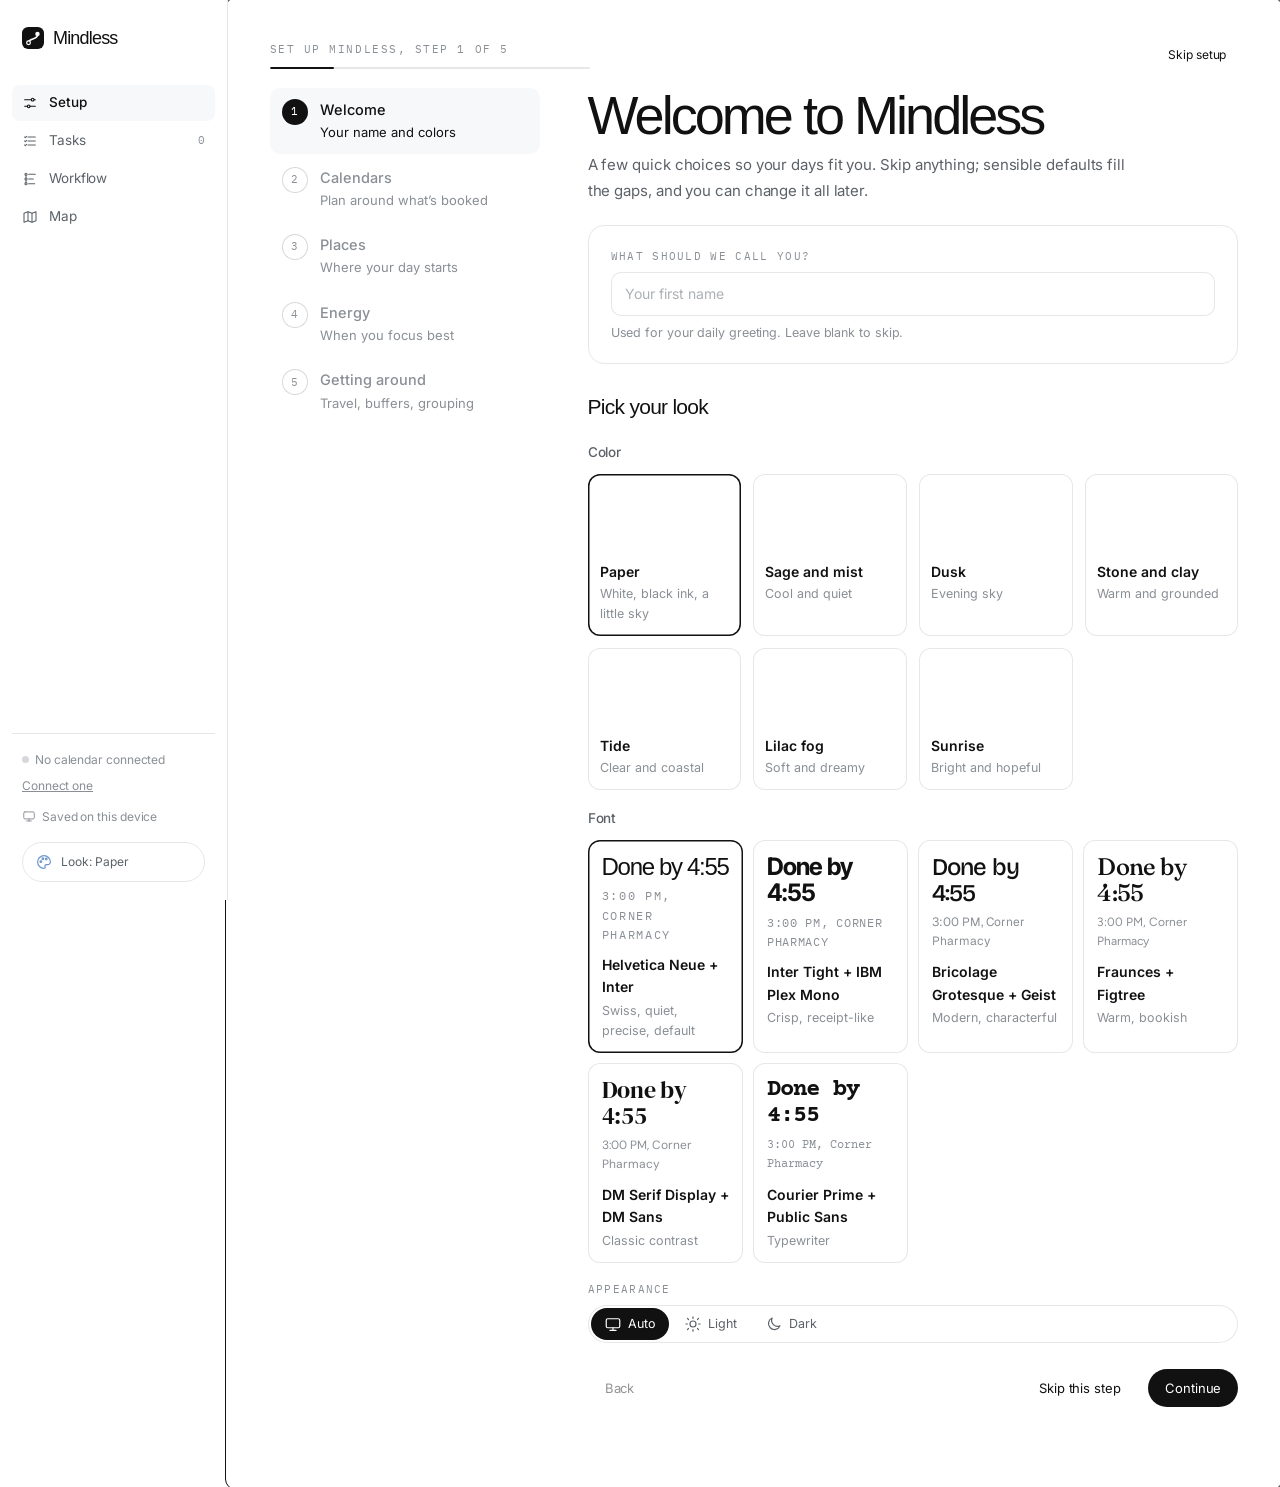
==== commit 39e2ce20: "New default look: Paper theme with hairline rules and Swiss type - White paper, black ink, one quiet" ====
--- a/index.html
+++ b/index.html
@@ -2,7 +2,7 @@
 <meta name="claude:viewport-fit-sides" content="cover">
 <link rel="preconnect" href="https://fonts.googleapis.com">
 <link rel="preconnect" href="https://fonts.gstatic.com" crossorigin>
-<link rel="stylesheet" href="https://fonts.googleapis.com/css2?family=Inter+Tight:wght@400;500;600;700&family=IBM+Plex+Mono:wght@400;500&family=Bricolage+Grotesque:opsz,wght@12..96,500;12..96,650&family=Geist:wght@400;500;600&family=Fraunces:opsz,wght@9..144,500;9..144,600&family=Figtree:wght@400;500;600&family=DM+Serif+Display&family=DM+Sans:opsz,wght@9..40,400;9..40,500;9..40,600&family=Courier+Prime:wght@400;700&family=Public+Sans:wght@400;500;600&display=swap">
+<link rel="stylesheet" href="https://fonts.googleapis.com/css2?family=Inter:wght@400;500;600&family=Inter+Tight:wght@400;500;600;700&family=IBM+Plex+Mono:wght@400;500&family=Bricolage+Grotesque:opsz,wght@12..96,500;12..96,650&family=Geist:wght@400;500;600&family=Fraunces:opsz,wght@9..144,500;9..144,600&family=Figtree:wght@400;500;600&family=DM+Serif+Display&family=DM+Sans:opsz,wght@9..40,400;9..40,500;9..40,600&family=Courier+Prime:wght@400;700&family=Public+Sans:wght@400;500;600&display=swap">
 <style>
 /* required styles */
 
@@ -1191,6 +1191,170 @@
   .live-note{top:118px;font-size:12px}
   .map-pane.is-live .leaflet-control-zoom{display:none}
 }
+
+/* =====================================================================
+   Editorial pass: white paper, black ink, hairlines instead of shadows,
+   Swiss type at tight tracking, mono labels, one quiet blue.
+   ===================================================================== */
+:root{--shadow:none;--shadow-soft:none;--r-s:10px;--r-m:12px;--r-l:16px;--rail:228px;--hair:1px solid var(--line)}
+body{font-size:14px;letter-spacing:-.006em;line-height:1.6}
+::selection{background:var(--accent-soft);color:var(--ink)}
+:focus-visible{outline:1.5px solid var(--ink);outline-offset:2px}
+
+/* shell */
+.rail{border-right:var(--hair);padding:22px 12px 18px;gap:2px}
+.brand{font-family:var(--display);font-weight:500;font-size:18px;letter-spacing:-.045em;padding:2px 10px 30px;gap:9px}
+.brand-mark{width:22px;height:22px;color:var(--ink)}
+.nav-link{min-height:36px;padding:7px 10px;border-radius:8px;font-size:13.5px;font-weight:400;gap:11px;color:var(--ink-2)}
+.nav-link svg.i{width:16px;height:16px}
+.nav-link:hover{background:var(--sunk)}
+.nav-link[aria-current="page"]{background:var(--sunk);box-shadow:none;color:var(--ink);font-weight:500}
+.nav-link[aria-current="page"] svg.i{color:var(--ink)}
+.nav-link .count{background:none;padding:0;font-family:var(--label);font-size:11px;letter-spacing:.02em}
+.rail-foot{font-size:12px;padding:16px 10px 0;border-top:var(--hair);margin-top:auto}
+.theme-mini{box-shadow:none;border:var(--hair);border-radius:999px;background:transparent;font-size:12px;padding:7px 12px}
+.theme-mini:hover{border-color:var(--line-2);background:var(--sunk)}
+main{padding-block:40px 80px}
+.wrap{max-width:1180px}
+
+/* type */
+.eyebrow{font-family:var(--label);font-size:11px;font-weight:400;letter-spacing:.14em;text-transform:uppercase;color:var(--ink-3)}
+.eyebrow .muted{color:var(--ink-3)}
+.h-page{font-weight:400;letter-spacing:-.055em;line-height:1;font-size:clamp(34px, 4.3vw, 54px);color:var(--ink)}
+.h-sec{font-family:var(--display);font-weight:400;font-size:21px;letter-spacing:-.035em}
+.lede{font-size:15px;line-height:1.75;color:var(--ink-2)}
+.aside h3,.panel h3{font-family:var(--label);font-weight:400;font-size:11px;letter-spacing:.14em;text-transform:uppercase;color:var(--ink-3);margin-bottom:14px}
+.small{font-size:12.5px}
+
+/* controls */
+.btn{min-height:38px;padding:0 17px;font-size:13px;font-weight:400;letter-spacing:-.005em;box-shadow:inset 0 0 0 1px var(--line);background:var(--surface)}
+.btn:hover{box-shadow:inset 0 0 0 1px var(--ink-3);background:var(--surface)}
+.btn:active{transform:translateY(1px)}
+.btn.primary{background:var(--ink);color:var(--bg);box-shadow:none}
+.btn.primary:hover{background:color-mix(in srgb, var(--ink) 82%, var(--accent));box-shadow:none}
+.btn.accent{background:var(--ink);color:var(--bg);box-shadow:none}
+.btn.accent:hover{background:color-mix(in srgb, var(--ink) 82%, var(--accent))}
+.btn.primary[disabled],.btn.accent[disabled]{background:var(--sunk);color:var(--ink-3);box-shadow:inset 0 0 0 1px var(--line)}
+.btn.ghost{box-shadow:none;background:transparent}
+.btn.ghost:hover{background:var(--sunk);box-shadow:none}
+.btn.sm{min-height:30px;padding:0 12px;font-size:12px}
+.btn svg.i{width:15px;height:15px}
+.icon-btn{box-shadow:none;border:0;background:transparent;border-radius:999px;width:34px;height:34px}
+.icon-btn svg.i{width:16px;height:16px}
+.input,select.input,textarea.input{min-height:42px;border-radius:10px;box-shadow:inset 0 0 0 1px var(--line);font-size:14px}
+.input:hover{box-shadow:inset 0 0 0 1px var(--line-2)}
+.input:focus{box-shadow:inset 0 0 0 1px var(--ink), 0 0 0 4px var(--accent-soft);outline:none}
+.field label,.field .lbl{font-family:var(--label);font-size:11px;font-weight:400;letter-spacing:.12em;text-transform:uppercase;color:var(--ink-3)}
+.seg,.tabs{background:transparent;box-shadow:inset 0 0 0 1px var(--line);padding:3px}
+.seg button,.tabs button{font-size:12.5px;font-weight:400;min-height:32px;padding:5px 13px}
+.seg button[aria-pressed="true"],.tabs button[aria-selected="true"]{background:var(--ink);color:var(--bg);box-shadow:none}
+.tabs button[aria-selected="true"] svg.i{color:var(--bg)}
+.chip{background:transparent;box-shadow:inset 0 0 0 1px var(--line);font-size:11.5px;color:var(--ink-2);padding:2px 9px}
+.chip.acc{background:var(--accent-soft);box-shadow:inset 0 0 0 1px var(--accent-line);color:var(--accent-text)}
+.chip.warn{box-shadow:none}
+.switch{box-shadow:inset 0 0 0 1px var(--line-2)}
+.switch[aria-checked="true"]{background:var(--ink)}
+
+/* surfaces: hairline panels, no drop shadows */
+.panel{border-radius:var(--r-l);box-shadow:none;border:var(--hair);padding:22px 22px 20px}
+.panel + .panel{margin-top:14px}
+.choice{border-radius:var(--r-m);box-shadow:inset 0 0 0 1px var(--line)}
+.choice:hover{box-shadow:inset 0 0 0 1px var(--ink-3);transform:none}
+.choice[aria-pressed="true"],.choice[aria-checked="true"]{box-shadow:inset 0 0 0 1.5px var(--ink);background:var(--surface)}
+.theme-card,.font-card{box-shadow:inset 0 0 0 1px var(--line)!important}
+.theme-card[aria-checked="true"],.font-card[aria-checked="true"]{box-shadow:inset 0 0 0 1.5px var(--ink)!important}
+.dialog{border-radius:20px;border:var(--hair);box-shadow:0 40px 80px -40px rgba(17,17,17,.35)}
+.scrim{background:color-mix(in srgb, var(--ink) 22%, transparent);backdrop-filter:blur(3px)}
+.toast{border-radius:999px;font-size:13px;padding:11px 18px;box-shadow:none}
+.banner{background:var(--accent-soft);border:1px solid var(--accent-line);border-radius:var(--r-m)}
+
+/* setup */
+.steps-nav button{border-radius:10px;padding:10px 12px}
+.steps-nav button[aria-current="step"]{background:var(--sunk);box-shadow:none}
+.steps-nav .n{font-family:var(--label);font-size:11px}
+.steps-nav button[aria-current="step"] .n{background:var(--ink);color:var(--bg)}
+.steps-nav b{font-weight:500}
+.progress{background:var(--line);height:2px}
+.progress span{background:var(--ink)}
+.cal-logo{box-shadow:none;border:var(--hair);background:var(--surface);font-family:var(--display)}
+
+/* tasks */
+.parsed-row{background:transparent;border:var(--hair);border-radius:var(--r-m)}
+.inbox li{border-top:var(--hair)}
+.kind{font-family:var(--label);font-size:10.5px;letter-spacing:.1em;text-transform:uppercase}
+.mic{box-shadow:none;border:var(--hair)}
+.mic.rec{background:var(--ink);color:var(--bg)}
+
+/* workflow */
+.nownext{border:var(--hair);box-shadow:none;border-radius:var(--r-l)}
+.nn-now{background:transparent;border-right:var(--hair)}
+.nn-k{font-family:var(--label);font-size:10.5px;font-weight:400;letter-spacing:.14em;text-transform:uppercase;color:var(--ink-3)}
+.nn-now .nn-k{color:var(--accent-text)}
+.nn-t{font-weight:400;font-size:26px;letter-spacing:-.045em;line-height:1.1}
+.nn-t2{font-family:var(--display);font-size:18px;letter-spacing:-.03em}
+.pulse{background:var(--accent)}
+.meter{background:var(--line);height:2px}
+.meter span{background:var(--ink)}
+.tl > li::before{width:1px;background:var(--line)}
+.tl .time{font-family:var(--label);font-size:11.5px;color:var(--ink-3);letter-spacing:.02em}
+.tl .node{width:9px;height:9px;box-shadow:0 0 0 1px var(--line-2);margin-top:21px}
+.tl .step{box-shadow:none;border:var(--hair);border-radius:var(--r-m);padding:14px 16px}
+.tl .step:hover{border-color:var(--line-2)}
+.tl .step .title{font-weight:500;letter-spacing:-.012em}
+.tl li.is-live .step{box-shadow:none;border-color:var(--ink)}
+.tl li.is-live .node{background:var(--ink);box-shadow:0 0 0 4px var(--accent-soft)}
+.tl li.is-sel .step{border-color:var(--ink-3);box-shadow:none}
+.tl li.is-fixed .step{background:var(--sunk);border-style:dashed}
+.tl li.is-done .step{opacity:.55}
+.tl li.leg .body{font-size:12.5px}
+.why-btn{color:var(--ink-2);text-decoration-color:var(--line-2)}
+.check{box-shadow:inset 0 0 0 1px var(--line-2)}
+.check[aria-checked="true"]{background:var(--ink);color:var(--bg);box-shadow:none}
+.now-line::before{height:1px;opacity:1;background:var(--accent)}
+.now-line span{font-family:var(--label);font-size:10.5px;font-weight:400;letter-spacing:.14em;text-transform:uppercase;color:var(--accent-text)}
+.fact .k{font-family:var(--label);font-size:10.5px;letter-spacing:.12em;text-transform:uppercase;color:var(--ink-3)}
+.fact .v{font-family:var(--display);font-weight:400;font-size:26px;letter-spacing:-.045em;line-height:1.15}
+.leg-dir,.ml-dir{border-color:var(--line);color:var(--ink-2);font-weight:400}
+.leg-dir:hover,.ml-dir:hover{background:var(--sunk);border-color:var(--line-2)}
+
+/* map */
+.map-grid{border:var(--hair);box-shadow:none;border-radius:var(--r-l)}
+.map-list{border-left:var(--hair)}
+.map-tools .seg{background:var(--surface);box-shadow:inset 0 0 0 1px var(--line)}
+.map-tools .seg button[aria-pressed="true"]{background:var(--ink);color:var(--bg)}
+.legend,.map-zoom{box-shadow:none;border:var(--hair);border-radius:12px}
+.map-zoom button{box-shadow:none}
+.ml-item{border-radius:10px}
+.ml-item[aria-pressed="true"]{background:var(--sunk)}
+.ml-area{font-family:var(--label);font-size:10.5px;letter-spacing:.14em;color:var(--ink-3)}
+.live-note,.live-cta{box-shadow:none}
+.leaflet-control-zoom{box-shadow:none!important}
+.lm-pin{box-shadow:none;border-width:2px}
+.sheet-handle::before{background:var(--line-2)}
+
+/* numbered section labels, e.g. "01 / Workflow" */
+.sec-no{display:inline-flex;gap:8px;font-family:var(--label);font-size:11px;letter-spacing:.14em;text-transform:uppercase;color:var(--ink-3)}
+.sec-no b{font-weight:400;color:var(--ink)}
+
+/* timeline as ruled rows, not boxes */
+.tl .step{border:0;border-top:var(--hair);border-radius:0;background:transparent;padding:16px 4px 16px 2px}
+.tl .step:hover{background:transparent}
+.tl li.is-live .step{border-top:1.5px solid var(--ink)}
+.tl li.is-sel .step{background:var(--sunk);border-radius:10px;border-top-color:transparent}
+.tl li.is-fixed .step{background:transparent;border-style:solid}
+.tl li.is-fixed .step .title::after{content:'Calendar';margin-left:8px;font-family:var(--label);font-size:10px;letter-spacing:.12em;text-transform:uppercase;color:var(--ink-3);font-weight:400;vertical-align:1px}
+.tl .step .title{font-size:16px;font-weight:400;letter-spacing:-.025em}
+.tl .lock-btn,.tl .step .icon-btn{border:0}
+/* sidebar facts as ruled sections */
+.aside .panel{border:0;border-top:1px solid var(--ink);border-radius:0;padding:14px 0 6px;background:transparent}
+.aside .panel + .panel{margin-top:22px}
+.aside .facts-panel{border-top:1px solid var(--ink)}
+.live-cta{top:64px}
+.tl > li:not(.leg):not(.now-li) > .body{padding:0}
+.tl .step{padding:14px 4px 14px 2px}
+.tl .step .hint{margin-top:6px}
+@media (max-width:820px){.live-cta{top:auto;bottom:calc(var(--sheet,34%) + 14px)}}
+@media (max-width:820px){.live-cta{right:auto;left:12px}}
 </style>
 
 <div class="app">
@@ -1772,7 +1936,7 @@
 const DEFAULT_SETTINGS = () => ({
   mode: 'transit', modes: ['walk', 'transit', 'bike'], buffer: 5, breakLen: 10, breakEvery: 90, peak: 'morning',
   dayStart: hm('08:00'), dayEnd: hm('21:00'), home: 'home', homeAddr: '', workAddr: '', startAt: 'home',
-  cluster: true, calendars: { google: false, apple: false, outlook: false }, syncMode: 'two-way', theme: 'sage', appearance: 'system', name: '', font: 'inter',
+  cluster: true, calendars: { google: false, apple: false, outlook: false }, syncMode: 'two-way', theme: 'paper', appearance: 'system', name: '', font: 'neue', look: 3,
 });
 
 // ---------- dates and the real clock ----------
@@ -1796,6 +1960,7 @@
   const f = fresh(), s = { ...f, ...(x || {}) };
   s.settings = { ...f.settings, ...(s.settings || {}) };
   s.settings.calendars = { ...f.settings.calendars, ...(s.settings.calendars || {}) };
+  if ((s.settings.look || 0) < 3) { s.settings.theme = 'paper'; s.settings.font = 'neue'; s.settings.look = 3; }
   ['tasks', 'fixed', 'later', 'history'].forEach(k => { if (!Array.isArray(s[k])) s[k] = []; });
   ['checked', 'places', 'placeFor'].forEach(k => { if (!s[k] || typeof s[k] !== 'object') s[k] = {}; });
   if (!s.gcal || !Array.isArray(s.gcal.ids)) s.gcal = { ids: [], day: null };
@@ -1946,6 +2111,7 @@
 // ---------- fonts ----------
 const SANS = "ui-sans-serif, system-ui, -apple-system, 'Segoe UI', Roboto, sans-serif", SERIF = "Georgia, 'Times New Roman', serif", MONO = "ui-monospace, 'SFMono-Regular', Menlo, monospace";
 const FONTS = {
+  neue: { name: 'Helvetica Neue + Inter', mood: 'Swiss, quiet, precise', display: `'Helvetica Neue', Helvetica, 'Inter Tight', Arial, ${SANS}`, body: `Inter, ${SANS}`, label: `'IBM Plex Mono', ${MONO}`, w: 400, ls: '-.055em', lcase: 'uppercase', lls: '.14em', lsize: 0.74 },
   inter: { name: 'Inter Tight + IBM Plex Mono', mood: 'Crisp, receipt-like', display: `'Inter Tight', ${SANS}`, body: `'Inter Tight', ${SANS}`, label: `'IBM Plex Mono', ${MONO}`, w: 700, ls: '-.035em', lcase: 'uppercase', lls: '.06em', lsize: 0.88 },
   bricolage: { name: 'Bricolage Grotesque + Geist', mood: 'Modern, characterful', display: `'Bricolage Grotesque', ${SANS}`, body: `'Geist', ${SANS}`, label: `'Geist', ${SANS}`, w: 500, ls: '-.035em', lcase: 'none', lls: '0', lsize: 1 },
   fraunces: { name: 'Fraunces + Figtree', mood: 'Warm, bookish', display: `'Fraunces', ${SERIF}`, body: `'Figtree', ${SANS}`, label: `'Figtree', ${SANS}`, w: 500, ls: '-.025em', lcase: 'none', lls: '0', lsize: 1 },
@@ -1962,12 +2128,15 @@
     return `<button type="button" role="radio" class="font-card" data-font-pick="${k}" aria-checked="${cur === k}">
       <span class="fc-aa" style="font-family:${f.display.replace(/"/g, '&quot;')};font-weight:${f.w};letter-spacing:${f.ls}">Done by 4:55</span>
       <span class="fc-lbl" style="font-family:${f.label.replace(/"/g, '&quot;')};text-transform:${f.lcase};letter-spacing:${f.lls}">3:00 PM, Corner Pharmacy</span>
-      <span class="tc-name">${f.name}</span><span class="tc-sub">${f.mood}${k === 'inter' ? ', default' : ''}</span></button>`;
+      <span class="tc-name">${f.name}</span><span class="tc-sub">${f.mood}${k === 'neue' ? ', default' : ''}</span></button>`;
   }).join('')}</div>`;
 }
 
 // ---------- themes ----------
 const THEMES = {
+  paper: { name: 'Paper', mood: 'White, black ink, a little sky',
+    light: { bg: '#FFFFFF', surface: '#FFFFFF', sunk: '#F7F8FA', ink: '#111111', ink2: '#5C6268', ink3: '#8A8F95', line: '#E7E7E7', line2: '#D6D8DB', accent: '#6F96CC', accentInk: '#FFFFFF', accentSoft: '#EEF4FB', accentLine: '#C7D9EF', accentText: '#3E6698' },
+    dark: { bg: '#0E0F11', surface: '#131417', sunk: '#191B1F', ink: '#F1F1EF', ink2: '#A3A8AE', ink3: '#71767D', line: '#25272B', line2: '#33363B', accent: '#9DBDE6', accentInk: '#0D1520', accentSoft: '#17202C', accentLine: '#2D4260', accentText: '#B6CEF0' } },
   sage: { name: 'Sage and mist', mood: 'Cool and quiet',
     light: { bg: '#F1F4F1', surface: '#FBFCFA', sunk: '#E6ECE7', ink: '#263330', ink2: '#4F5D58', ink3: '#76837E', line: '#DDE4DF', line2: '#C9D3CC', accent: '#4F7D69', accentInk: '#FFFFFF', accentSoft: '#E0EBE4', accentLine: '#A9C7B9', accentText: '#3B6452' },
     dark: { bg: '#131816', surface: '#1A211F', sunk: '#212926', ink: '#E4EBE7', ink2: '#AAB7B1', ink3: '#7F8C86', line: '#2A3330', line2: '#37423E', accent: '#8DBBA6', accentInk: '#102019', accentSoft: '#1E3029', accentLine: '#38594B', accentText: '#A9D1BF' } },
@@ -2005,7 +2174,7 @@
   const st = S.settings;
   let el = document.getElementById('themeVars');
   if (!el) { el = document.createElement('style'); el.id = 'themeVars'; document.body.appendChild(el); }
-  el.textContent = themeCSS(THEMES[st.theme] || THEMES.sage) + '\n' + fontCSS(FONTS[st.font] || FONTS.inter);
+  el.textContent = themeCSS(THEMES[st.theme] || THEMES.paper) + '\n' + fontCSS(FONTS[st.font] || FONTS.neue);
   const r = document.documentElement;
   if (st.appearance === 'system') r.removeAttribute('data-appearance'); else r.setAttribute('data-appearance', st.appearance);
 }
@@ -2086,7 +2255,7 @@
 function renderRailFoot() {
   const c = S.settings.calendars, on = Object.keys(c).filter(k => c[k]);
   const names = { google: 'Google', apple: 'Apple', outlook: 'Outlook' };
-  const th = THEMES[S.settings.theme] || THEMES.sage;
+  const th = THEMES[S.settings.theme] || THEMES.paper;
   $('#railFoot').innerHTML = (on.length
     ? `<div><span class="sync-dot"></span>${on.map(k => names[k]).join(', ')} connected</div><div>${S.settings.syncMode === 'two-way' ? 'Two-way sync' : 'Read-only'}${S.synced ? ', plan synced' : ''}</div>`
     : `<div><span class="sync-dot off"></span>No calendar connected</div><a href="#setup">Connect one</a>`)
